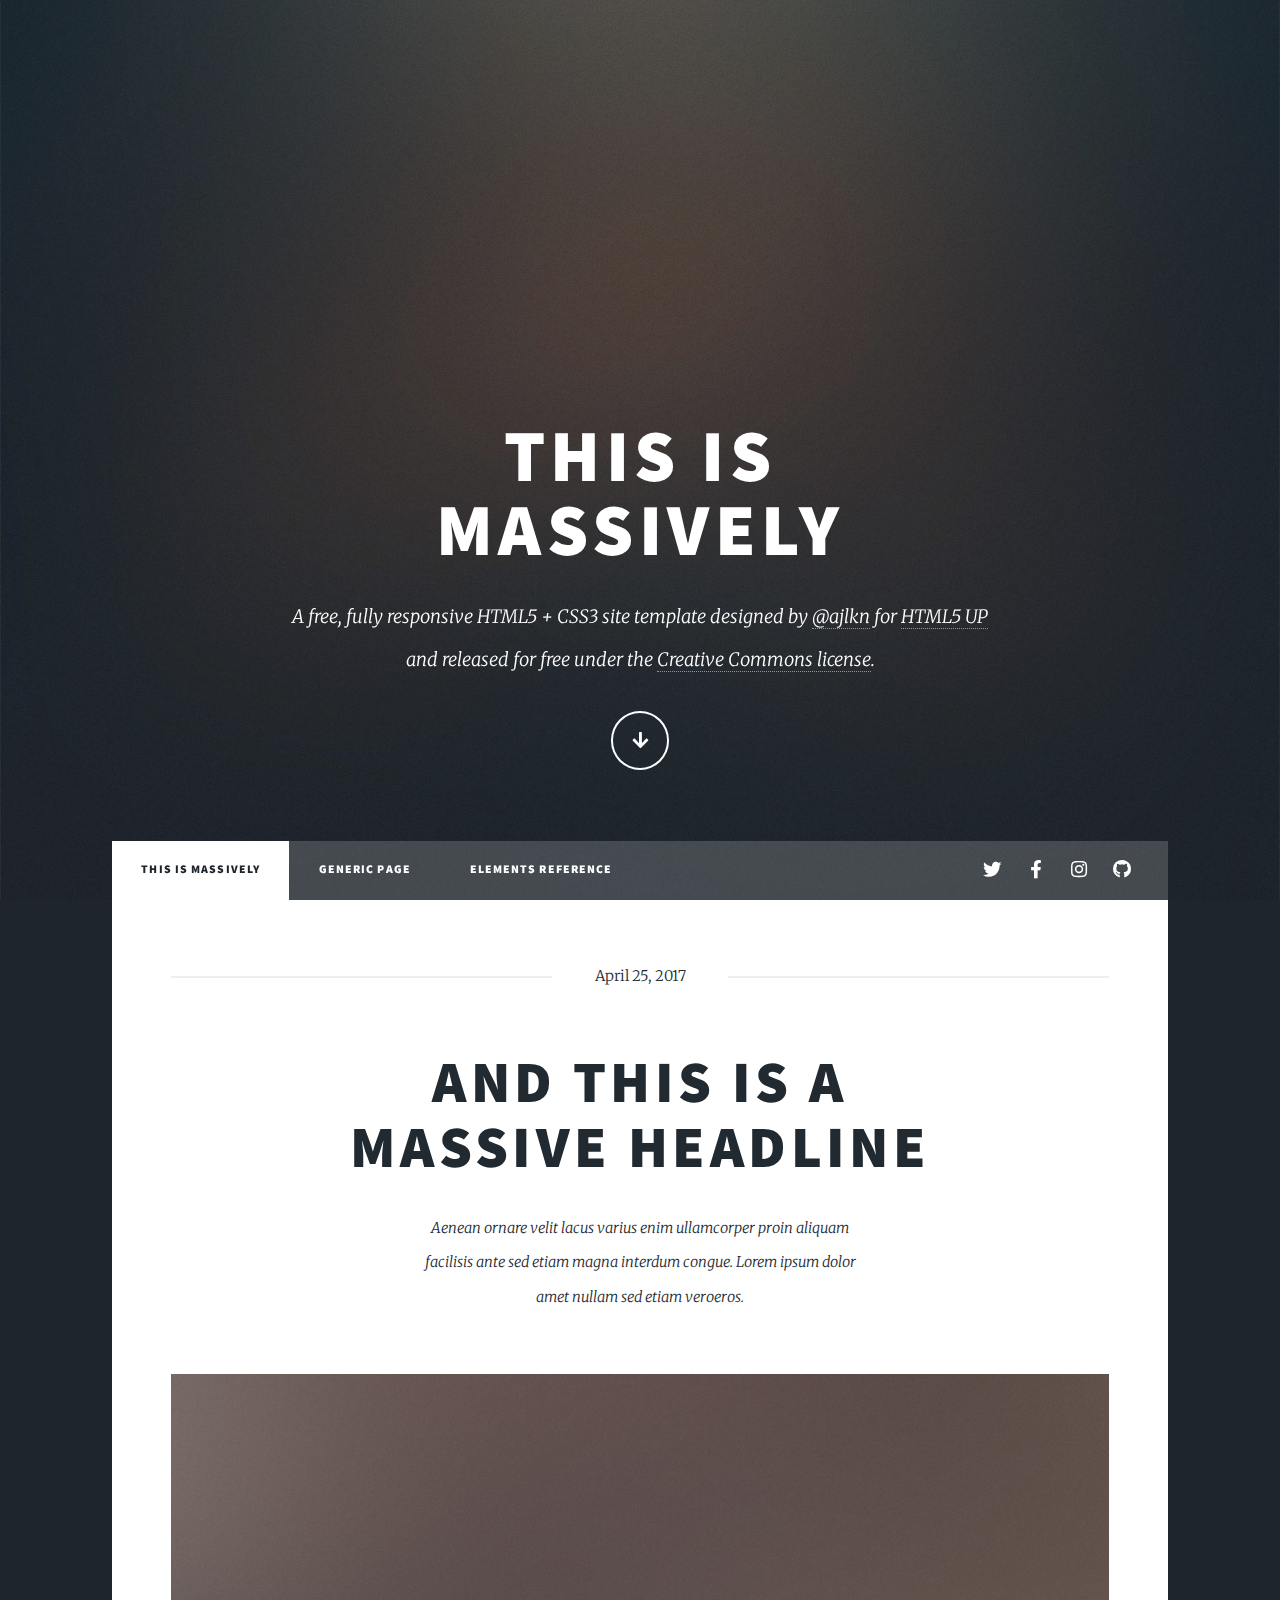
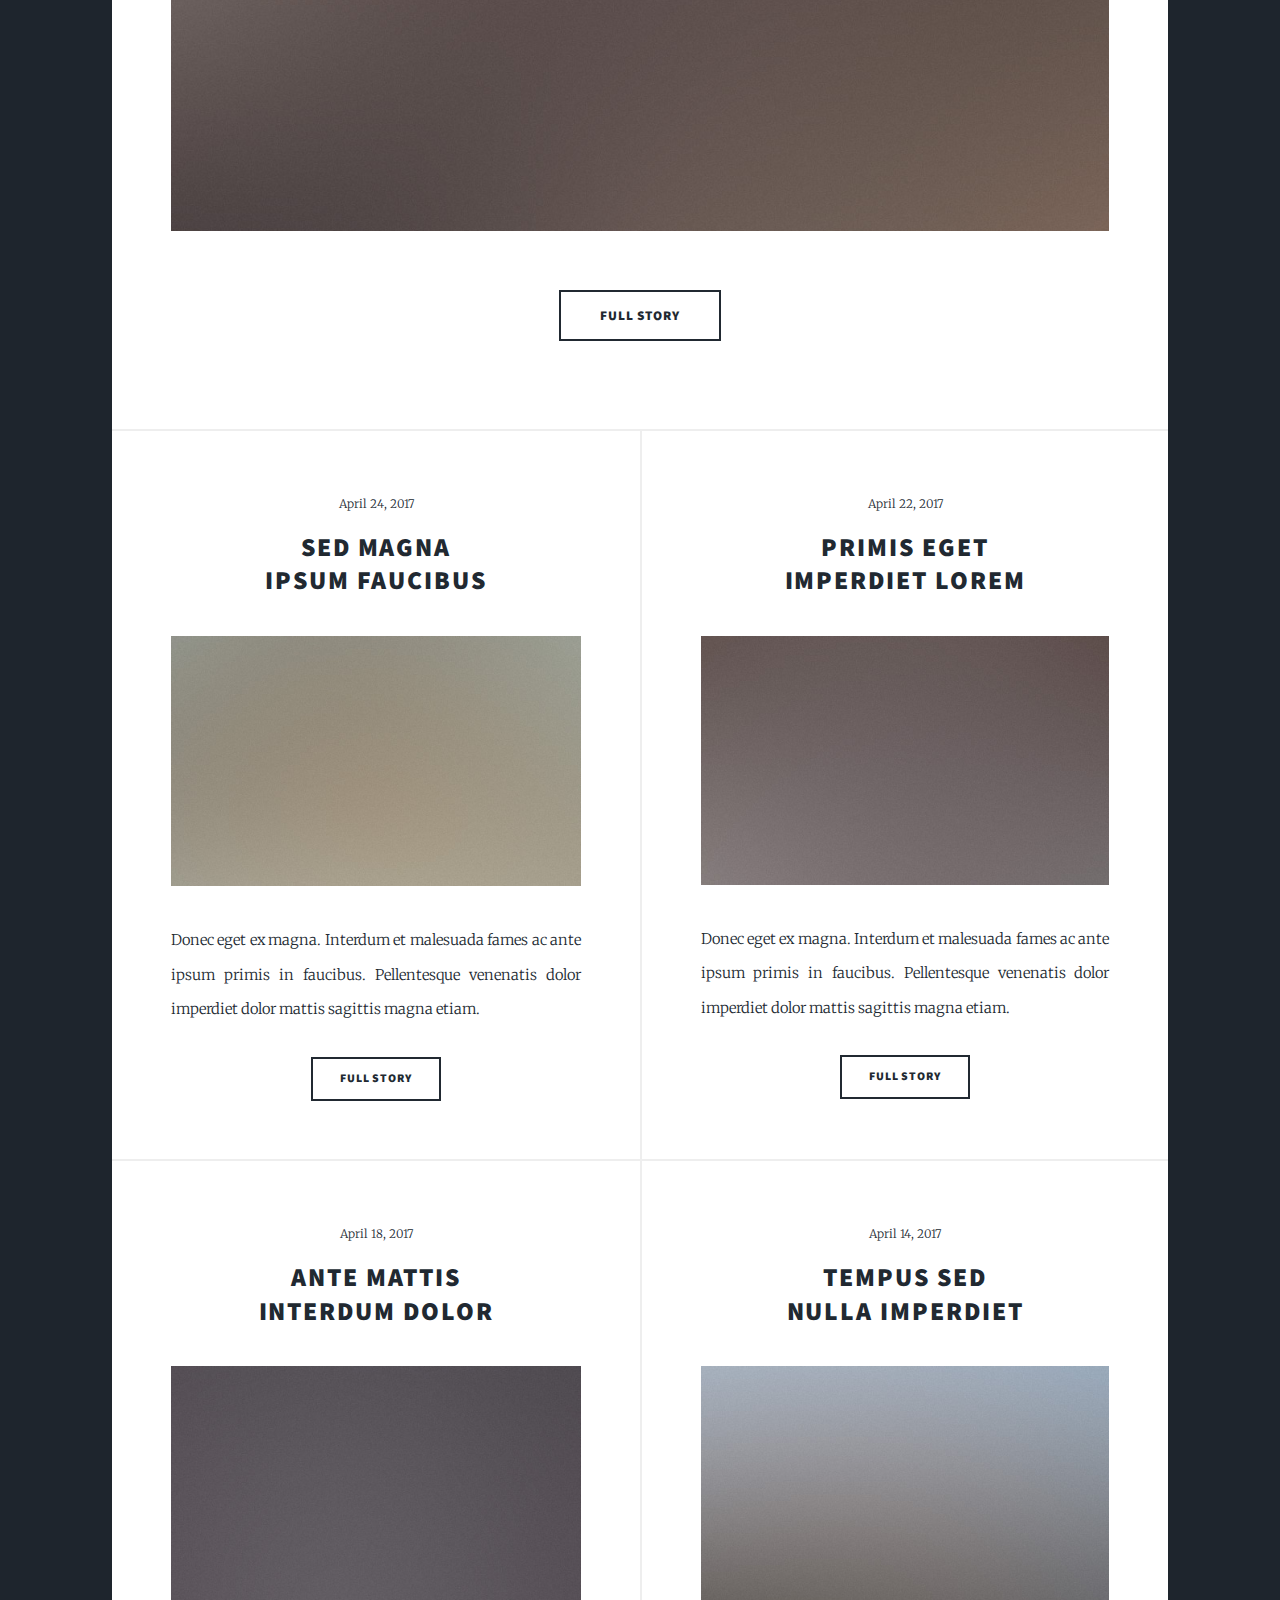
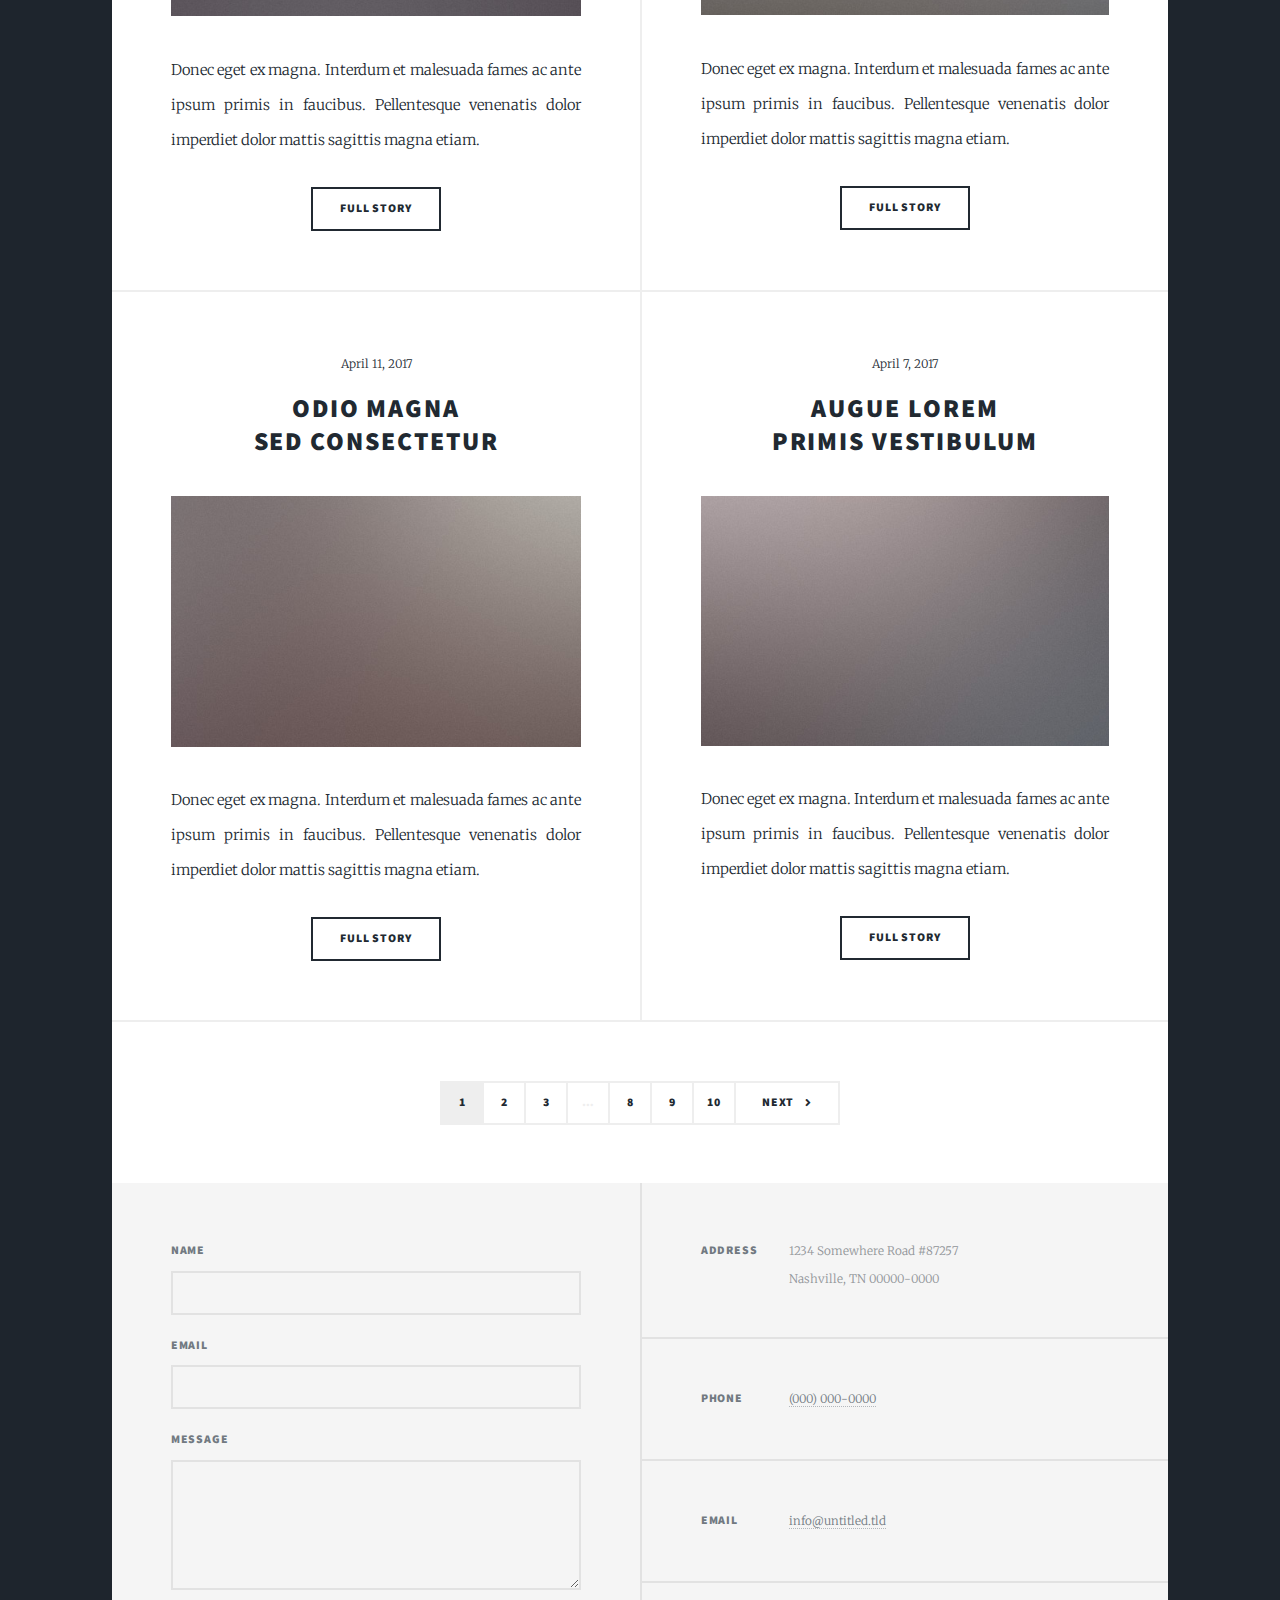
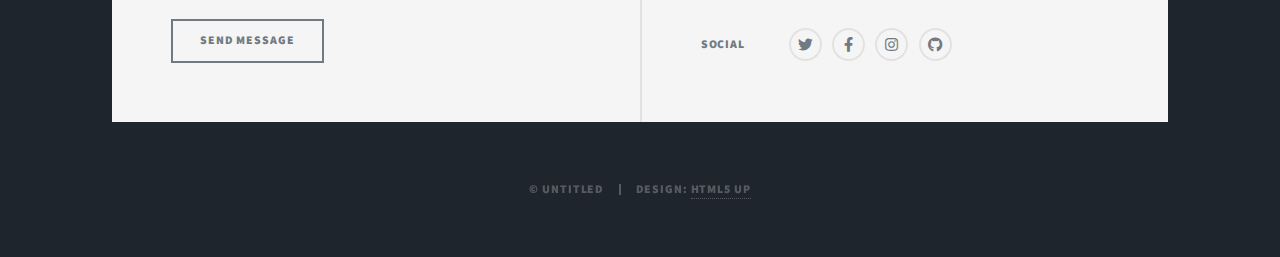
==== portfolio/index.html @ 929facc0 "Init commit. Adds Massively theme." ====
<!DOCTYPE HTML>
<!--
	Massively by HTML5 UP
	html5up.net | @ajlkn
	Free for personal and commercial use under the CCA 3.0 license (html5up.net/license)
-->
<html>
	<head>
		<title>Massively by HTML5 UP</title>
		<meta charset="utf-8" />
		<meta name="viewport" content="width=device-width, initial-scale=1, user-scalable=no" />
		<link rel="stylesheet" href="assets/css/main.css" />
		<noscript><link rel="stylesheet" href="assets/css/noscript.css" /></noscript>
	</head>
	<body class="is-preload">

		<!-- Wrapper -->
			<div id="wrapper" class="fade-in">

				<!-- Intro -->
					<div id="intro">
						<h1>This is<br />
						Massively</h1>
						<p>A free, fully responsive HTML5 + CSS3 site template designed by <a href="https://twitter.com/ajlkn">@ajlkn</a> for <a href="https://html5up.net">HTML5 UP</a><br />
						and released for free under the <a href="https://html5up.net/license">Creative Commons license</a>.</p>
						<ul class="actions">
							<li><a href="#header" class="button icon solid solo fa-arrow-down scrolly">Continue</a></li>
						</ul>
					</div>

				<!-- Header -->
					<header id="header">
						<a href="index.html" class="logo">Massively</a>
					</header>

				<!-- Nav -->
					<nav id="nav">
						<ul class="links">
							<li class="active"><a href="index.html">This is Massively</a></li>
							<li><a href="generic.html">Generic Page</a></li>
							<li><a href="elements.html">Elements Reference</a></li>
						</ul>
						<ul class="icons">
							<li><a href="#" class="icon brands fa-twitter"><span class="label">Twitter</span></a></li>
							<li><a href="#" class="icon brands fa-facebook-f"><span class="label">Facebook</span></a></li>
							<li><a href="#" class="icon brands fa-instagram"><span class="label">Instagram</span></a></li>
							<li><a href="#" class="icon brands fa-github"><span class="label">GitHub</span></a></li>
						</ul>
					</nav>

				<!-- Main -->
					<div id="main">

						<!-- Featured Post -->
							<article class="post featured">
								<header class="major">
									<span class="date">April 25, 2017</span>
									<h2><a href="#">And this is a<br />
									massive headline</a></h2>
									<p>Aenean ornare velit lacus varius enim ullamcorper proin aliquam<br />
									facilisis ante sed etiam magna interdum congue. Lorem ipsum dolor<br />
									amet nullam sed etiam veroeros.</p>
								</header>
								<a href="#" class="image main"><img src="images/pic01.jpg" alt="" /></a>
								<ul class="actions special">
									<li><a href="#" class="button large">Full Story</a></li>
								</ul>
							</article>

						<!-- Posts -->
							<section class="posts">
								<article>
									<header>
										<span class="date">April 24, 2017</span>
										<h2><a href="#">Sed magna<br />
										ipsum faucibus</a></h2>
									</header>
									<a href="#" class="image fit"><img src="images/pic02.jpg" alt="" /></a>
									<p>Donec eget ex magna. Interdum et malesuada fames ac ante ipsum primis in faucibus. Pellentesque venenatis dolor imperdiet dolor mattis sagittis magna etiam.</p>
									<ul class="actions special">
										<li><a href="#" class="button">Full Story</a></li>
									</ul>
								</article>
								<article>
									<header>
										<span class="date">April 22, 2017</span>
										<h2><a href="#">Primis eget<br />
										imperdiet lorem</a></h2>
									</header>
									<a href="#" class="image fit"><img src="images/pic03.jpg" alt="" /></a>
									<p>Donec eget ex magna. Interdum et malesuada fames ac ante ipsum primis in faucibus. Pellentesque venenatis dolor imperdiet dolor mattis sagittis magna etiam.</p>
									<ul class="actions special">
										<li><a href="#" class="button">Full Story</a></li>
									</ul>
								</article>
								<article>
									<header>
										<span class="date">April 18, 2017</span>
										<h2><a href="#">Ante mattis<br />
										interdum dolor</a></h2>
									</header>
									<a href="#" class="image fit"><img src="images/pic04.jpg" alt="" /></a>
									<p>Donec eget ex magna. Interdum et malesuada fames ac ante ipsum primis in faucibus. Pellentesque venenatis dolor imperdiet dolor mattis sagittis magna etiam.</p>
									<ul class="actions special">
										<li><a href="#" class="button">Full Story</a></li>
									</ul>
								</article>
								<article>
									<header>
										<span class="date">April 14, 2017</span>
										<h2><a href="#">Tempus sed<br />
										nulla imperdiet</a></h2>
									</header>
									<a href="#" class="image fit"><img src="images/pic05.jpg" alt="" /></a>
									<p>Donec eget ex magna. Interdum et malesuada fames ac ante ipsum primis in faucibus. Pellentesque venenatis dolor imperdiet dolor mattis sagittis magna etiam.</p>
									<ul class="actions special">
										<li><a href="#" class="button">Full Story</a></li>
									</ul>
								</article>
								<article>
									<header>
										<span class="date">April 11, 2017</span>
										<h2><a href="#">Odio magna<br />
										sed consectetur</a></h2>
									</header>
									<a href="#" class="image fit"><img src="images/pic06.jpg" alt="" /></a>
									<p>Donec eget ex magna. Interdum et malesuada fames ac ante ipsum primis in faucibus. Pellentesque venenatis dolor imperdiet dolor mattis sagittis magna etiam.</p>
									<ul class="actions special">
										<li><a href="#" class="button">Full Story</a></li>
									</ul>
								</article>
								<article>
									<header>
										<span class="date">April 7, 2017</span>
										<h2><a href="#">Augue lorem<br />
										primis vestibulum</a></h2>
									</header>
									<a href="#" class="image fit"><img src="images/pic07.jpg" alt="" /></a>
									<p>Donec eget ex magna. Interdum et malesuada fames ac ante ipsum primis in faucibus. Pellentesque venenatis dolor imperdiet dolor mattis sagittis magna etiam.</p>
									<ul class="actions special">
										<li><a href="#" class="button">Full Story</a></li>
									</ul>
								</article>
							</section>

						<!-- Footer -->
							<footer>
								<div class="pagination">
									<!--<a href="#" class="previous">Prev</a>-->
									<a href="#" class="page active">1</a>
									<a href="#" class="page">2</a>
									<a href="#" class="page">3</a>
									<span class="extra">&hellip;</span>
									<a href="#" class="page">8</a>
									<a href="#" class="page">9</a>
									<a href="#" class="page">10</a>
									<a href="#" class="next">Next</a>
								</div>
							</footer>

					</div>

				<!-- Footer -->
					<footer id="footer">
						<section>
							<form method="post" action="#">
								<div class="fields">
									<div class="field">
										<label for="name">Name</label>
										<input type="text" name="name" id="name" />
									</div>
									<div class="field">
										<label for="email">Email</label>
										<input type="text" name="email" id="email" />
									</div>
									<div class="field">
										<label for="message">Message</label>
										<textarea name="message" id="message" rows="3"></textarea>
									</div>
								</div>
								<ul class="actions">
									<li><input type="submit" value="Send Message" /></li>
								</ul>
							</form>
						</section>
						<section class="split contact">
							<section class="alt">
								<h3>Address</h3>
								<p>1234 Somewhere Road #87257<br />
								Nashville, TN 00000-0000</p>
							</section>
							<section>
								<h3>Phone</h3>
								<p><a href="#">(000) 000-0000</a></p>
							</section>
							<section>
								<h3>Email</h3>
								<p><a href="#">info@untitled.tld</a></p>
							</section>
							<section>
								<h3>Social</h3>
								<ul class="icons alt">
									<li><a href="#" class="icon brands alt fa-twitter"><span class="label">Twitter</span></a></li>
									<li><a href="#" class="icon brands alt fa-facebook-f"><span class="label">Facebook</span></a></li>
									<li><a href="#" class="icon brands alt fa-instagram"><span class="label">Instagram</span></a></li>
									<li><a href="#" class="icon brands alt fa-github"><span class="label">GitHub</span></a></li>
								</ul>
							</section>
						</section>
					</footer>

				<!-- Copyright -->
					<div id="copyright">
						<ul><li>&copy; Untitled</li><li>Design: <a href="https://html5up.net">HTML5 UP</a></li></ul>
					</div>

			</div>

		<!-- Scripts -->
			<script src="assets/js/jquery.min.js"></script>
			<script src="assets/js/jquery.scrollex.min.js"></script>
			<script src="assets/js/jquery.scrolly.min.js"></script>
			<script src="assets/js/browser.min.js"></script>
			<script src="assets/js/breakpoints.min.js"></script>
			<script src="assets/js/util.js"></script>
			<script src="assets/js/main.js"></script>

	</body>
</html>
---- portfolio/assets/css/main.css ----
@import url(fontawesome-all.min.css);
@import url("https://fonts.googleapis.com/css?family=Merriweather:300,700,300italic,700italic|Source+Sans+Pro:900");

/*
	Massively by HTML5 UP
	html5up.net | @ajlkn
	Free for personal and commercial use under the CCA 3.0 license (html5up.net/license)
*/

html, body, div, span, applet, object,
iframe, h1, h2, h3, h4, h5, h6, p, blockquote,
pre, a, abbr, acronym, address, big, cite,
code, del, dfn, em, img, ins, kbd, q, s, samp,
small, strike, strong, sub, sup, tt, var, b,
u, i, center, dl, dt, dd, ol, ul, li, fieldset,
form, label, legend, table, caption, tbody,
tfoot, thead, tr, th, td, article, aside,
canvas, details, embed, figure, figcaption,
footer, header, hgroup, menu, nav, output, ruby,
section, summary, time, mark, audio, video {
	margin: 0;
	padding: 0;
	border: 0;
	font-size: 100%;
	font: inherit;
	vertical-align: baseline;}

article, aside, details, figcaption, figure,
footer, header, hgroup, menu, nav, section {
	display: block;}

body {
	line-height: 1;
}

ol, ul {
	list-style: none;
}

blockquote, q {
	quotes: none;
}

	blockquote:before, blockquote:after, q:before, q:after {
		content: '';
		content: none;
	}

table {
	border-collapse: collapse;
	border-spacing: 0;
}

body {
	-webkit-text-size-adjust: none;
}

mark {
	background-color: transparent;
	color: inherit;
}

input::-moz-focus-inner {
	border: 0;
	padding: 0;
}

input, select, textarea {
	-moz-appearance: none;
	-webkit-appearance: none;
	-ms-appearance: none;
	appearance: none;
}

/* Basic */

	@-ms-viewport {
		width: device-width;
	}

	body {
		-ms-overflow-style: scrollbar;
	}

	@media screen and (max-width: 480px) {

		html, body {
			min-width: 320px;
		}

	}

	html {
		box-sizing: border-box;
	}

	*, *:before, *:after {
		box-sizing: inherit;
	}

	body {
		background-color: #1e252d;
	}

		body.is-preload *, body.is-preload *:before, body.is-preload *:after {
			-moz-animation: none !important;
			-webkit-animation: none !important;
			-ms-animation: none !important;
			animation: none !important;
			-moz-transition: none !important;
			-webkit-transition: none !important;
			-ms-transition: none !important;
			transition: none !important;
		}

/* Type */

	html {
		font-size: 16pt;
	}

		@media screen and (max-width: 1680px) {

			html {
				font-size: 12pt;
			}

		}

		@media screen and (max-width: 1280px) {

			html {
				font-size: 11pt;
			}

		}

		@media screen and (max-width: 360px) {

			html {
				font-size: 10pt;
			}

		}

	body {
		color: #212931;
	}

	body, input, select, textarea {
		font-family: "Merriweather", Georgia, serif;
		font-weight: 300;
		font-size: 1rem;
		line-height: 2.375;
	}

	a {
		-moz-transition: color 0.2s ease-in-out, background-color 0.2s ease-in-out, border-color 0.2s ease-in-out, box-shadow 0.2s ease-in-out;
		-webkit-transition: color 0.2s ease-in-out, background-color 0.2s ease-in-out, border-color 0.2s ease-in-out, box-shadow 0.2s ease-in-out;
		-ms-transition: color 0.2s ease-in-out, background-color 0.2s ease-in-out, border-color 0.2s ease-in-out, box-shadow 0.2s ease-in-out;
		transition: color 0.2s ease-in-out, background-color 0.2s ease-in-out, border-color 0.2s ease-in-out, box-shadow 0.2s ease-in-out;
		border-bottom: dotted 1px;
		text-decoration: none;
	}

		a:hover {
			border-bottom-color: transparent;
		}

	strong, b {
		font-weight: 600;
	}

	em, i {
		font-style: italic;
	}

	p {
		text-align: justify;
		margin: 0 0 2rem 0;
	}

	h1, h2, h3, h4, h5, h6 {
		font-family: "Source Sans Pro", Helvetica, sans-serif;
		font-weight: 900;
		line-height: 1.5;
		letter-spacing: 0.075em;
		text-transform: uppercase;
		margin: 0 0 1rem 0;
	}

		h1 a, h2 a, h3 a, h4 a, h5 a, h6 a {
			border-bottom: 0;
			color: inherit;
			text-decoration: none;
		}

	h1 {
		font-size: 4rem;
		line-height: 1.1;
		margin: 0 0 2rem 0;
	}

	h2 {
		font-size: 1.75rem;
		line-height: 1.3;
		margin: 0 0 1.5rem 0;
	}

	h3 {
		font-size: 1.25rem;
		margin: 0 0 1.5rem 0;
	}

	h4 {
		font-size: 1rem;
	}

	h5 {
		font-size: 0.9rem;
	}

	h6 {
		font-size: 0.8rem;
	}

	sub {
		font-size: 0.8rem;
		position: relative;
		top: 0.5rem;
	}

	sup {
		font-size: 0.8rem;
		position: relative;
		top: -0.5rem;
	}

	blockquote {
		border-left: solid 4px;
		font-style: italic;
		margin: 0 0 2rem 0;
		padding: 0.5rem 0 0.5rem 2rem;
	}

	code {
		border: solid 2px;
		font-family: "Courier New", monospace;
		font-size: 0.9rem;
		margin: 0 0.25rem;
		padding: 0.25rem 0.65rem;
	}

	pre {
		-webkit-overflow-scrolling: touch;
		font-family: "Courier New", monospace;
		font-size: 0.9rem;
		margin: 0 0 2rem 0;
	}

		pre code {
			display: block;
			line-height: 1.75;
			padding: 1rem 1.5rem;
			overflow-x: auto;
		}

	hr {
		border: 0;
		border-bottom: solid 2px;
		margin: 3rem 0;
	}

		hr.major {
			margin: 5rem 0;
		}

	.align-left {
		text-align: left;
	}

	.align-center {
		text-align: center;
	}

	.align-right {
		text-align: right;
	}

	input, select, textarea {
		color: #212931;
	}

	a {
		color: #212931;
		border-bottom-color: rgba(33, 41, 49, 0.5);
	}

		a:hover {
			border-bottom-color: transparent;
			color: #18bfef !important;
		}

	strong, b {
		color: #212931;
	}

	h1, h2, h3, h4, h5, h6 {
		color: #212931;
	}

	blockquote {
		border-left-color: #eeeeee;
	}

	code {
		background: rgba(220, 220, 220, 0.25);
		border-color: #eeeeee;
	}

	hr {
		border-bottom-color: #eeeeee;
	}

/* Row */

	.row {
		display: flex;
		flex-wrap: wrap;
		box-sizing: border-box;
		align-items: stretch;
	}

		.row > * {
			box-sizing: border-box;
		}

		.row.gtr-uniform > * > :last-child {
			margin-bottom: 0;
		}

		.row.aln-left {
			justify-content: flex-start;
		}

		.row.aln-center {
			justify-content: center;
		}

		.row.aln-right {
			justify-content: flex-end;
		}

		.row.aln-top {
			align-items: flex-start;
		}

		.row.aln-middle {
			align-items: center;
		}

		.row.aln-bottom {
			align-items: flex-end;
		}

		.row > .imp {
			order: -1;
		}

		.row > .col-1 {
			width: 8.33333%;
		}

		.row > .off-1 {
			margin-left: 8.33333%;
		}

		.row > .col-2 {
			width: 16.66667%;
		}

		.row > .off-2 {
			margin-left: 16.66667%;
		}

		.row > .col-3 {
			width: 25%;
		}

		.row > .off-3 {
			margin-left: 25%;
		}

		.row > .col-4 {
			width: 33.33333%;
		}

		.row > .off-4 {
			margin-left: 33.33333%;
		}

		.row > .col-5 {
			width: 41.66667%;
		}

		.row > .off-5 {
			margin-left: 41.66667%;
		}

		.row > .col-6 {
			width: 50%;
		}

		.row > .off-6 {
			margin-left: 50%;
		}

		.row > .col-7 {
			width: 58.33333%;
		}

		.row > .off-7 {
			margin-left: 58.33333%;
		}

		.row > .col-8 {
			width: 66.66667%;
		}

		.row > .off-8 {
			margin-left: 66.66667%;
		}

		.row > .col-9 {
			width: 75%;
		}

		.row > .off-9 {
			margin-left: 75%;
		}

		.row > .col-10 {
			width: 83.33333%;
		}

		.row > .off-10 {
			margin-left: 83.33333%;
		}

		.row > .col-11 {
			width: 91.66667%;
		}

		.row > .off-11 {
			margin-left: 91.66667%;
		}

		.row > .col-12 {
			width: 100%;
		}

		.row > .off-12 {
			margin-left: 100%;
		}

		.row.gtr-0 {
			margin-top: 0;
			margin-left: 0rem;
		}

			.row.gtr-0 > * {
				padding: 0 0 0 0rem;
			}

			.row.gtr-0.gtr-uniform {
				margin-top: 0rem;
			}

				.row.gtr-0.gtr-uniform > * {
					padding-top: 0rem;
				}

		.row.gtr-25 {
			margin-top: 0;
			margin-left: -0.375rem;
		}

			.row.gtr-25 > * {
				padding: 0 0 0 0.375rem;
			}

			.row.gtr-25.gtr-uniform {
				margin-top: -0.375rem;
			}

				.row.gtr-25.gtr-uniform > * {
					padding-top: 0.375rem;
				}

		.row.gtr-50 {
			margin-top: 0;
			margin-left: -0.75rem;
		}

			.row.gtr-50 > * {
				padding: 0 0 0 0.75rem;
			}

			.row.gtr-50.gtr-uniform {
				margin-top: -0.75rem;
			}

				.row.gtr-50.gtr-uniform > * {
					padding-top: 0.75rem;
				}

		.row {
			margin-top: 0;
			margin-left: -1.5rem;
		}

			.row > * {
				padding: 0 0 0 1.5rem;
			}

			.row.gtr-uniform {
				margin-top: -1.5rem;
			}

				.row.gtr-uniform > * {
					padding-top: 1.5rem;
				}

		.row.gtr-150 {
			margin-top: 0;
			margin-left: -2.25rem;
		}

			.row.gtr-150 > * {
				padding: 0 0 0 2.25rem;
			}

			.row.gtr-150.gtr-uniform {
				margin-top: -2.25rem;
			}

				.row.gtr-150.gtr-uniform > * {
					padding-top: 2.25rem;
				}

		.row.gtr-200 {
			margin-top: 0;
			margin-left: -3rem;
		}

			.row.gtr-200 > * {
				padding: 0 0 0 3rem;
			}

			.row.gtr-200.gtr-uniform {
				margin-top: -3rem;
			}

				.row.gtr-200.gtr-uniform > * {
					padding-top: 3rem;
				}

		@media screen and (max-width: 1680px) {

			.row {
				display: flex;
				flex-wrap: wrap;
				box-sizing: border-box;
				align-items: stretch;
			}

				.row > * {
					box-sizing: border-box;
				}

				.row.gtr-uniform > * > :last-child {
					margin-bottom: 0;
				}

				.row.aln-left {
					justify-content: flex-start;
				}

				.row.aln-center {
					justify-content: center;
				}

				.row.aln-right {
					justify-content: flex-end;
				}

				.row.aln-top {
					align-items: flex-start;
				}

				.row.aln-middle {
					align-items: center;
				}

				.row.aln-bottom {
					align-items: flex-end;
				}

				.row > .imp-xlarge {
					order: -1;
				}

				.row > .col-1-xlarge {
					width: 8.33333%;
				}

				.row > .off-1-xlarge {
					margin-left: 8.33333%;
				}

				.row > .col-2-xlarge {
					width: 16.66667%;
				}

				.row > .off-2-xlarge {
					margin-left: 16.66667%;
				}

				.row > .col-3-xlarge {
					width: 25%;
				}

				.row > .off-3-xlarge {
					margin-left: 25%;
				}

				.row > .col-4-xlarge {
					width: 33.33333%;
				}

				.row > .off-4-xlarge {
					margin-left: 33.33333%;
				}

				.row > .col-5-xlarge {
					width: 41.66667%;
				}

				.row > .off-5-xlarge {
					margin-left: 41.66667%;
				}

				.row > .col-6-xlarge {
					width: 50%;
				}

				.row > .off-6-xlarge {
					margin-left: 50%;
				}

				.row > .col-7-xlarge {
					width: 58.33333%;
				}

				.row > .off-7-xlarge {
					margin-left: 58.33333%;
				}

				.row > .col-8-xlarge {
					width: 66.66667%;
				}

				.row > .off-8-xlarge {
					margin-left: 66.66667%;
				}

				.row > .col-9-xlarge {
					width: 75%;
				}

				.row > .off-9-xlarge {
					margin-left: 75%;
				}

				.row > .col-10-xlarge {
					width: 83.33333%;
				}

				.row > .off-10-xlarge {
					margin-left: 83.33333%;
				}

				.row > .col-11-xlarge {
					width: 91.66667%;
				}

				.row > .off-11-xlarge {
					margin-left: 91.66667%;
				}

				.row > .col-12-xlarge {
					width: 100%;
				}

				.row > .off-12-xlarge {
					margin-left: 100%;
				}

				.row.gtr-0 {
					margin-top: 0;
					margin-left: 0rem;
				}

					.row.gtr-0 > * {
						padding: 0 0 0 0rem;
					}

					.row.gtr-0.gtr-uniform {
						margin-top: 0rem;
					}

						.row.gtr-0.gtr-uniform > * {
							padding-top: 0rem;
						}

				.row.gtr-25 {
					margin-top: 0;
					margin-left: -0.375rem;
				}

					.row.gtr-25 > * {
						padding: 0 0 0 0.375rem;
					}

					.row.gtr-25.gtr-uniform {
						margin-top: -0.375rem;
					}

						.row.gtr-25.gtr-uniform > * {
							padding-top: 0.375rem;
						}

				.row.gtr-50 {
					margin-top: 0;
					margin-left: -0.75rem;
				}

					.row.gtr-50 > * {
						padding: 0 0 0 0.75rem;
					}

					.row.gtr-50.gtr-uniform {
						margin-top: -0.75rem;
					}

						.row.gtr-50.gtr-uniform > * {
							padding-top: 0.75rem;
						}

				.row {
					margin-top: 0;
					margin-left: -1.5rem;
				}

					.row > * {
						padding: 0 0 0 1.5rem;
					}

					.row.gtr-uniform {
						margin-top: -1.5rem;
					}

						.row.gtr-uniform > * {
							padding-top: 1.5rem;
						}

				.row.gtr-150 {
					margin-top: 0;
					margin-left: -2.25rem;
				}

					.row.gtr-150 > * {
						padding: 0 0 0 2.25rem;
					}

					.row.gtr-150.gtr-uniform {
						margin-top: -2.25rem;
					}

						.row.gtr-150.gtr-uniform > * {
							padding-top: 2.25rem;
						}

				.row.gtr-200 {
					margin-top: 0;
					margin-left: -3rem;
				}

					.row.gtr-200 > * {
						padding: 0 0 0 3rem;
					}

					.row.gtr-200.gtr-uniform {
						margin-top: -3rem;
					}

						.row.gtr-200.gtr-uniform > * {
							padding-top: 3rem;
						}

		}

		@media screen and (max-width: 1280px) {

			.row {
				display: flex;
				flex-wrap: wrap;
				box-sizing: border-box;
				align-items: stretch;
			}

				.row > * {
					box-sizing: border-box;
				}

				.row.gtr-uniform > * > :last-child {
					margin-bottom: 0;
				}

				.row.aln-left {
					justify-content: flex-start;
				}

				.row.aln-center {
					justify-content: center;
				}

				.row.aln-right {
					justify-content: flex-end;
				}

				.row.aln-top {
					align-items: flex-start;
				}

				.row.aln-middle {
					align-items: center;
				}

				.row.aln-bottom {
					align-items: flex-end;
				}

				.row > .imp-large {
					order: -1;
				}

				.row > .col-1-large {
					width: 8.33333%;
				}

				.row > .off-1-large {
					margin-left: 8.33333%;
				}

				.row > .col-2-large {
					width: 16.66667%;
				}

				.row > .off-2-large {
					margin-left: 16.66667%;
				}

				.row > .col-3-large {
					width: 25%;
				}

				.row > .off-3-large {
					margin-left: 25%;
				}

				.row > .col-4-large {
					width: 33.33333%;
				}

				.row > .off-4-large {
					margin-left: 33.33333%;
				}

				.row > .col-5-large {
					width: 41.66667%;
				}

				.row > .off-5-large {
					margin-left: 41.66667%;
				}

				.row > .col-6-large {
					width: 50%;
				}

				.row > .off-6-large {
					margin-left: 50%;
				}

				.row > .col-7-large {
					width: 58.33333%;
				}

				.row > .off-7-large {
					margin-left: 58.33333%;
				}

				.row > .col-8-large {
					width: 66.66667%;
				}

				.row > .off-8-large {
					margin-left: 66.66667%;
				}

				.row > .col-9-large {
					width: 75%;
				}

				.row > .off-9-large {
					margin-left: 75%;
				}

				.row > .col-10-large {
					width: 83.33333%;
				}

				.row > .off-10-large {
					margin-left: 83.33333%;
				}

				.row > .col-11-large {
					width: 91.66667%;
				}

				.row > .off-11-large {
					margin-left: 91.66667%;
				}

				.row > .col-12-large {
					width: 100%;
				}

				.row > .off-12-large {
					margin-left: 100%;
				}

				.row.gtr-0 {
					margin-top: 0;
					margin-left: 0rem;
				}

					.row.gtr-0 > * {
						padding: 0 0 0 0rem;
					}

					.row.gtr-0.gtr-uniform {
						margin-top: 0rem;
					}

						.row.gtr-0.gtr-uniform > * {
							padding-top: 0rem;
						}

				.row.gtr-25 {
					margin-top: 0;
					margin-left: -0.375rem;
				}

					.row.gtr-25 > * {
						padding: 0 0 0 0.375rem;
					}

					.row.gtr-25.gtr-uniform {
						margin-top: -0.375rem;
					}

						.row.gtr-25.gtr-uniform > * {
							padding-top: 0.375rem;
						}

				.row.gtr-50 {
					margin-top: 0;
					margin-left: -0.75rem;
				}

					.row.gtr-50 > * {
						padding: 0 0 0 0.75rem;
					}

					.row.gtr-50.gtr-uniform {
						margin-top: -0.75rem;
					}

						.row.gtr-50.gtr-uniform > * {
							padding-top: 0.75rem;
						}

				.row {
					margin-top: 0;
					margin-left: -1.5rem;
				}

					.row > * {
						padding: 0 0 0 1.5rem;
					}

					.row.gtr-uniform {
						margin-top: -1.5rem;
					}

						.row.gtr-uniform > * {
							padding-top: 1.5rem;
						}

				.row.gtr-150 {
					margin-top: 0;
					margin-left: -2.25rem;
				}

					.row.gtr-150 > * {
						padding: 0 0 0 2.25rem;
					}

					.row.gtr-150.gtr-uniform {
						margin-top: -2.25rem;
					}

						.row.gtr-150.gtr-uniform > * {
							padding-top: 2.25rem;
						}

				.row.gtr-200 {
					margin-top: 0;
					margin-left: -3rem;
				}

					.row.gtr-200 > * {
						padding: 0 0 0 3rem;
					}

					.row.gtr-200.gtr-uniform {
						margin-top: -3rem;
					}

						.row.gtr-200.gtr-uniform > * {
							padding-top: 3rem;
						}

		}

		@media screen and (max-width: 980px) {

			.row {
				display: flex;
				flex-wrap: wrap;
				box-sizing: border-box;
				align-items: stretch;
			}

				.row > * {
					box-sizing: border-box;
				}

				.row.gtr-uniform > * > :last-child {
					margin-bottom: 0;
				}

				.row.aln-left {
					justify-content: flex-start;
				}

				.row.aln-center {
					justify-content: center;
				}

				.row.aln-right {
					justify-content: flex-end;
				}

				.row.aln-top {
					align-items: flex-start;
				}

				.row.aln-middle {
					align-items: center;
				}

				.row.aln-bottom {
					align-items: flex-end;
				}

				.row > .imp-medium {
					order: -1;
				}

				.row > .col-1-medium {
					width: 8.33333%;
				}

				.row > .off-1-medium {
					margin-left: 8.33333%;
				}

				.row > .col-2-medium {
					width: 16.66667%;
				}

				.row > .off-2-medium {
					margin-left: 16.66667%;
				}

				.row > .col-3-medium {
					width: 25%;
				}

				.row > .off-3-medium {
					margin-left: 25%;
				}

				.row > .col-4-medium {
					width: 33.33333%;
				}

				.row > .off-4-medium {
					margin-left: 33.33333%;
				}

				.row > .col-5-medium {
					width: 41.66667%;
				}

				.row > .off-5-medium {
					margin-left: 41.66667%;
				}

				.row > .col-6-medium {
					width: 50%;
				}

				.row > .off-6-medium {
					margin-left: 50%;
				}

				.row > .col-7-medium {
					width: 58.33333%;
				}

				.row > .off-7-medium {
					margin-left: 58.33333%;
				}

				.row > .col-8-medium {
					width: 66.66667%;
				}

				.row > .off-8-medium {
					margin-left: 66.66667%;
				}

				.row > .col-9-medium {
					width: 75%;
				}

				.row > .off-9-medium {
					margin-left: 75%;
				}

				.row > .col-10-medium {
					width: 83.33333%;
				}

				.row > .off-10-medium {
					margin-left: 83.33333%;
				}

				.row > .col-11-medium {
					width: 91.66667%;
				}

				.row > .off-11-medium {
					margin-left: 91.66667%;
				}

				.row > .col-12-medium {
					width: 100%;
				}

				.row > .off-12-medium {
					margin-left: 100%;
				}

				.row.gtr-0 {
					margin-top: 0;
					margin-left: 0rem;
				}

					.row.gtr-0 > * {
						padding: 0 0 0 0rem;
					}

					.row.gtr-0.gtr-uniform {
						margin-top: 0rem;
					}

						.row.gtr-0.gtr-uniform > * {
							padding-top: 0rem;
						}

				.row.gtr-25 {
					margin-top: 0;
					margin-left: -0.375rem;
				}

					.row.gtr-25 > * {
						padding: 0 0 0 0.375rem;
					}

					.row.gtr-25.gtr-uniform {
						margin-top: -0.375rem;
					}

						.row.gtr-25.gtr-uniform > * {
							padding-top: 0.375rem;
						}

				.row.gtr-50 {
					margin-top: 0;
					margin-left: -0.75rem;
				}

					.row.gtr-50 > * {
						padding: 0 0 0 0.75rem;
					}

					.row.gtr-50.gtr-uniform {
						margin-top: -0.75rem;
					}

						.row.gtr-50.gtr-uniform > * {
							padding-top: 0.75rem;
						}

				.row {
					margin-top: 0;
					margin-left: -1.5rem;
				}

					.row > * {
						padding: 0 0 0 1.5rem;
					}

					.row.gtr-uniform {
						margin-top: -1.5rem;
					}

						.row.gtr-uniform > * {
							padding-top: 1.5rem;
						}

				.row.gtr-150 {
					margin-top: 0;
					margin-left: -2.25rem;
				}

					.row.gtr-150 > * {
						padding: 0 0 0 2.25rem;
					}

					.row.gtr-150.gtr-uniform {
						margin-top: -2.25rem;
					}

						.row.gtr-150.gtr-uniform > * {
							padding-top: 2.25rem;
						}

				.row.gtr-200 {
					margin-top: 0;
					margin-left: -3rem;
				}

					.row.gtr-200 > * {
						padding: 0 0 0 3rem;
					}

					.row.gtr-200.gtr-uniform {
						margin-top: -3rem;
					}

						.row.gtr-200.gtr-uniform > * {
							padding-top: 3rem;
						}

		}

		@media screen and (max-width: 736px) {

			.row {
				display: flex;
				flex-wrap: wrap;
				box-sizing: border-box;
				align-items: stretch;
			}

				.row > * {
					box-sizing: border-box;
				}

				.row.gtr-uniform > * > :last-child {
					margin-bottom: 0;
				}

				.row.aln-left {
					justify-content: flex-start;
				}

				.row.aln-center {
					justify-content: center;
				}

				.row.aln-right {
					justify-content: flex-end;
				}

				.row.aln-top {
					align-items: flex-start;
				}

				.row.aln-middle {
					align-items: center;
				}

				.row.aln-bottom {
					align-items: flex-end;
				}

				.row > .imp-small {
					order: -1;
				}

				.row > .col-1-small {
					width: 8.33333%;
				}

				.row > .off-1-small {
					margin-left: 8.33333%;
				}

				.row > .col-2-small {
					width: 16.66667%;
				}

				.row > .off-2-small {
					margin-left: 16.66667%;
				}

				.row > .col-3-small {
					width: 25%;
				}

				.row > .off-3-small {
					margin-left: 25%;
				}

				.row > .col-4-small {
					width: 33.33333%;
				}

				.row > .off-4-small {
					margin-left: 33.33333%;
				}

				.row > .col-5-small {
					width: 41.66667%;
				}

				.row > .off-5-small {
					margin-left: 41.66667%;
				}

				.row > .col-6-small {
					width: 50%;
				}

				.row > .off-6-small {
					margin-left: 50%;
				}

				.row > .col-7-small {
					width: 58.33333%;
				}

				.row > .off-7-small {
					margin-left: 58.33333%;
				}

				.row > .col-8-small {
					width: 66.66667%;
				}

				.row > .off-8-small {
					margin-left: 66.66667%;
				}

				.row > .col-9-small {
					width: 75%;
				}

				.row > .off-9-small {
					margin-left: 75%;
				}

				.row > .col-10-small {
					width: 83.33333%;
				}

				.row > .off-10-small {
					margin-left: 83.33333%;
				}

				.row > .col-11-small {
					width: 91.66667%;
				}

				.row > .off-11-small {
					margin-left: 91.66667%;
				}

				.row > .col-12-small {
					width: 100%;
				}

				.row > .off-12-small {
					margin-left: 100%;
				}

				.row.gtr-0 {
					margin-top: 0;
					margin-left: 0rem;
				}

					.row.gtr-0 > * {
						padding: 0 0 0 0rem;
					}

					.row.gtr-0.gtr-uniform {
						margin-top: 0rem;
					}

						.row.gtr-0.gtr-uniform > * {
							padding-top: 0rem;
						}

				.row.gtr-25 {
					margin-top: 0;
					margin-left: -0.375rem;
				}

					.row.gtr-25 > * {
						padding: 0 0 0 0.375rem;
					}

					.row.gtr-25.gtr-uniform {
						margin-top: -0.375rem;
					}

						.row.gtr-25.gtr-uniform > * {
							padding-top: 0.375rem;
						}

				.row.gtr-50 {
					margin-top: 0;
					margin-left: -0.75rem;
				}

					.row.gtr-50 > * {
						padding: 0 0 0 0.75rem;
					}

					.row.gtr-50.gtr-uniform {
						margin-top: -0.75rem;
					}

						.row.gtr-50.gtr-uniform > * {
							padding-top: 0.75rem;
						}

				.row {
					margin-top: 0;
					margin-left: -1.5rem;
				}

					.row > * {
						padding: 0 0 0 1.5rem;
					}

					.row.gtr-uniform {
						margin-top: -1.5rem;
					}

						.row.gtr-uniform > * {
							padding-top: 1.5rem;
						}

				.row.gtr-150 {
					margin-top: 0;
					margin-left: -2.25rem;
				}

					.row.gtr-150 > * {
						padding: 0 0 0 2.25rem;
					}

					.row.gtr-150.gtr-uniform {
						margin-top: -2.25rem;
					}

						.row.gtr-150.gtr-uniform > * {
							padding-top: 2.25rem;
						}

				.row.gtr-200 {
					margin-top: 0;
					margin-left: -3rem;
				}

					.row.gtr-200 > * {
						padding: 0 0 0 3rem;
					}

					.row.gtr-200.gtr-uniform {
						margin-top: -3rem;
					}

						.row.gtr-200.gtr-uniform > * {
							padding-top: 3rem;
						}

		}

		@media screen and (max-width: 480px) {

			.row {
				display: flex;
				flex-wrap: wrap;
				box-sizing: border-box;
				align-items: stretch;
			}

				.row > * {
					box-sizing: border-box;
				}

				.row.gtr-uniform > * > :last-child {
					margin-bottom: 0;
				}

				.row.aln-left {
					justify-content: flex-start;
				}

				.row.aln-center {
					justify-content: center;
				}

				.row.aln-right {
					justify-content: flex-end;
				}

				.row.aln-top {
					align-items: flex-start;
				}

				.row.aln-middle {
					align-items: center;
				}

				.row.aln-bottom {
					align-items: flex-end;
				}

				.row > .imp-xsmall {
					order: -1;
				}

				.row > .col-1-xsmall {
					width: 8.33333%;
				}

				.row > .off-1-xsmall {
					margin-left: 8.33333%;
				}

				.row > .col-2-xsmall {
					width: 16.66667%;
				}

				.row > .off-2-xsmall {
					margin-left: 16.66667%;
				}

				.row > .col-3-xsmall {
					width: 25%;
				}

				.row > .off-3-xsmall {
					margin-left: 25%;
				}

				.row > .col-4-xsmall {
					width: 33.33333%;
				}

				.row > .off-4-xsmall {
					margin-left: 33.33333%;
				}

				.row > .col-5-xsmall {
					width: 41.66667%;
				}

				.row > .off-5-xsmall {
					margin-left: 41.66667%;
				}

				.row > .col-6-xsmall {
					width: 50%;
				}

				.row > .off-6-xsmall {
					margin-left: 50%;
				}

				.row > .col-7-xsmall {
					width: 58.33333%;
				}

				.row > .off-7-xsmall {
					margin-left: 58.33333%;
				}

				.row > .col-8-xsmall {
					width: 66.66667%;
				}

				.row > .off-8-xsmall {
					margin-left: 66.66667%;
				}

				.row > .col-9-xsmall {
					width: 75%;
				}

				.row > .off-9-xsmall {
					margin-left: 75%;
				}

				.row > .col-10-xsmall {
					width: 83.33333%;
				}

				.row > .off-10-xsmall {
					margin-left: 83.33333%;
				}

				.row > .col-11-xsmall {
					width: 91.66667%;
				}

				.row > .off-11-xsmall {
					margin-left: 91.66667%;
				}

				.row > .col-12-xsmall {
					width: 100%;
				}

				.row > .off-12-xsmall {
					margin-left: 100%;
				}

				.row.gtr-0 {
					margin-top: 0;
					margin-left: 0rem;
				}

					.row.gtr-0 > * {
						padding: 0 0 0 0rem;
					}

					.row.gtr-0.gtr-uniform {
						margin-top: 0rem;
					}

						.row.gtr-0.gtr-uniform > * {
							padding-top: 0rem;
						}

				.row.gtr-25 {
					margin-top: 0;
					margin-left: -0.375rem;
				}

					.row.gtr-25 > * {
						padding: 0 0 0 0.375rem;
					}

					.row.gtr-25.gtr-uniform {
						margin-top: -0.375rem;
					}

						.row.gtr-25.gtr-uniform > * {
							padding-top: 0.375rem;
						}

				.row.gtr-50 {
					margin-top: 0;
					margin-left: -0.75rem;
				}

					.row.gtr-50 > * {
						padding: 0 0 0 0.75rem;
					}

					.row.gtr-50.gtr-uniform {
						margin-top: -0.75rem;
					}

						.row.gtr-50.gtr-uniform > * {
							padding-top: 0.75rem;
						}

				.row {
					margin-top: 0;
					margin-left: -1.5rem;
				}

					.row > * {
						padding: 0 0 0 1.5rem;
					}

					.row.gtr-uniform {
						margin-top: -1.5rem;
					}

						.row.gtr-uniform > * {
							padding-top: 1.5rem;
						}

				.row.gtr-150 {
					margin-top: 0;
					margin-left: -2.25rem;
				}

					.row.gtr-150 > * {
						padding: 0 0 0 2.25rem;
					}

					.row.gtr-150.gtr-uniform {
						margin-top: -2.25rem;
					}

						.row.gtr-150.gtr-uniform > * {
							padding-top: 2.25rem;
						}

				.row.gtr-200 {
					margin-top: 0;
					margin-left: -3rem;
				}

					.row.gtr-200 > * {
						padding: 0 0 0 3rem;
					}

					.row.gtr-200.gtr-uniform {
						margin-top: -3rem;
					}

						.row.gtr-200.gtr-uniform > * {
							padding-top: 3rem;
						}

		}

		@media screen and (max-width: 360px) {

			.row {
				display: flex;
				flex-wrap: wrap;
				box-sizing: border-box;
				align-items: stretch;
			}

				.row > * {
					box-sizing: border-box;
				}

				.row.gtr-uniform > * > :last-child {
					margin-bottom: 0;
				}

				.row.aln-left {
					justify-content: flex-start;
				}

				.row.aln-center {
					justify-content: center;
				}

				.row.aln-right {
					justify-content: flex-end;
				}

				.row.aln-top {
					align-items: flex-start;
				}

				.row.aln-middle {
					align-items: center;
				}

				.row.aln-bottom {
					align-items: flex-end;
				}

				.row > .imp-xxsmall {
					order: -1;
				}

				.row > .col-1-xxsmall {
					width: 8.33333%;
				}

				.row > .off-1-xxsmall {
					margin-left: 8.33333%;
				}

				.row > .col-2-xxsmall {
					width: 16.66667%;
				}

				.row > .off-2-xxsmall {
					margin-left: 16.66667%;
				}

				.row > .col-3-xxsmall {
					width: 25%;
				}

				.row > .off-3-xxsmall {
					margin-left: 25%;
				}

				.row > .col-4-xxsmall {
					width: 33.33333%;
				}

				.row > .off-4-xxsmall {
					margin-left: 33.33333%;
				}

				.row > .col-5-xxsmall {
					width: 41.66667%;
				}

				.row > .off-5-xxsmall {
					margin-left: 41.66667%;
				}

				.row > .col-6-xxsmall {
					width: 50%;
				}

				.row > .off-6-xxsmall {
					margin-left: 50%;
				}

				.row > .col-7-xxsmall {
					width: 58.33333%;
				}

				.row > .off-7-xxsmall {
					margin-left: 58.33333%;
				}

				.row > .col-8-xxsmall {
					width: 66.66667%;
				}

				.row > .off-8-xxsmall {
					margin-left: 66.66667%;
				}

				.row > .col-9-xxsmall {
					width: 75%;
				}

				.row > .off-9-xxsmall {
					margin-left: 75%;
				}

				.row > .col-10-xxsmall {
					width: 83.33333%;
				}

				.row > .off-10-xxsmall {
					margin-left: 83.33333%;
				}

				.row > .col-11-xxsmall {
					width: 91.66667%;
				}

				.row > .off-11-xxsmall {
					margin-left: 91.66667%;
				}

				.row > .col-12-xxsmall {
					width: 100%;
				}

				.row > .off-12-xxsmall {
					margin-left: 100%;
				}

				.row.gtr-0 {
					margin-top: 0;
					margin-left: 0rem;
				}

					.row.gtr-0 > * {
						padding: 0 0 0 0rem;
					}

					.row.gtr-0.gtr-uniform {
						margin-top: 0rem;
					}

						.row.gtr-0.gtr-uniform > * {
							padding-top: 0rem;
						}

				.row.gtr-25 {
					margin-top: 0;
					margin-left: -0.375rem;
				}

					.row.gtr-25 > * {
						padding: 0 0 0 0.375rem;
					}

					.row.gtr-25.gtr-uniform {
						margin-top: -0.375rem;
					}

						.row.gtr-25.gtr-uniform > * {
							padding-top: 0.375rem;
						}

				.row.gtr-50 {
					margin-top: 0;
					margin-left: -0.75rem;
				}

					.row.gtr-50 > * {
						padding: 0 0 0 0.75rem;
					}

					.row.gtr-50.gtr-uniform {
						margin-top: -0.75rem;
					}

						.row.gtr-50.gtr-uniform > * {
							padding-top: 0.75rem;
						}

				.row {
					margin-top: 0;
					margin-left: -1.5rem;
				}

					.row > * {
						padding: 0 0 0 1.5rem;
					}

					.row.gtr-uniform {
						margin-top: -1.5rem;
					}

						.row.gtr-uniform > * {
							padding-top: 1.5rem;
						}

				.row.gtr-150 {
					margin-top: 0;
					margin-left: -2.25rem;
				}

					.row.gtr-150 > * {
						padding: 0 0 0 2.25rem;
					}

					.row.gtr-150.gtr-uniform {
						margin-top: -2.25rem;
					}

						.row.gtr-150.gtr-uniform > * {
							padding-top: 2.25rem;
						}

				.row.gtr-200 {
					margin-top: 0;
					margin-left: -3rem;
				}

					.row.gtr-200 > * {
						padding: 0 0 0 3rem;
					}

					.row.gtr-200.gtr-uniform {
						margin-top: -3rem;
					}

						.row.gtr-200.gtr-uniform > * {
							padding-top: 3rem;
						}

		}

/* Box */

	.box {
		border: solid 2px;
		margin-bottom: 2rem;
		padding: 1.5rem;
	}

		.box > :last-child,
		.box > :last-child > :last-child,
		.box > :last-child > :last-child > :last-child {
			margin-bottom: 0;
		}

		.box.alt {
			border: 0;
			border-radius: 0;
			padding: 0;
		}

	.box {
		border-color: #eeeeee;
	}

/* Button */

	input[type="submit"],
	input[type="reset"],
	input[type="button"],
	button,
	.button {
		-moz-appearance: none;
		-webkit-appearance: none;
		-ms-appearance: none;
		appearance: none;
		-moz-transition: background-color 0.2s ease-in-out, box-shadow 0.2s ease-in-out, color 0.2s ease-in-out;
		-webkit-transition: background-color 0.2s ease-in-out, box-shadow 0.2s ease-in-out, color 0.2s ease-in-out;
		-ms-transition: background-color 0.2s ease-in-out, box-shadow 0.2s ease-in-out, color 0.2s ease-in-out;
		transition: background-color 0.2s ease-in-out, box-shadow 0.2s ease-in-out, color 0.2s ease-in-out;
		border: 0;
		border-radius: 0;
		cursor: pointer;
		display: inline-block;
		font-family: "Source Sans Pro", Helvetica, sans-serif;
		font-size: 0.8rem;
		font-weight: 900;
		letter-spacing: 0.075em;
		height: 3rem;
		line-height: 3rem;
		padding: 0 2rem;
		text-align: center;
		text-decoration: none;
		text-transform: uppercase;
		white-space: nowrap;
	}

		input[type="submit"].icon:before,
		input[type="reset"].icon:before,
		input[type="button"].icon:before,
		button.icon:before,
		.button.icon:before {
			margin-right: 0.5rem;
		}

		input[type="submit"].icon.solo,
		input[type="reset"].icon.solo,
		input[type="button"].icon.solo,
		button.icon.solo,
		.button.icon.solo {
			position: relative;
			width: 4rem;
			height: 4rem;
			line-height: 4rem;
			border-radius: 4rem;
			text-indent: 4rem;
			overflow: hidden;
			padding: 0;
			white-space: nowrap;
		}

			input[type="submit"].icon.solo:before,
			input[type="reset"].icon.solo:before,
			input[type="button"].icon.solo:before,
			button.icon.solo:before,
			.button.icon.solo:before {
				position: absolute;
				display: block;
				top: 0;
				left: 0;
				width: inherit;
				height: inherit;
				line-height: inherit;
				font-size: 1.25rem;
				margin-right: 0;
				text-align: center;
				text-indent: 0;
			}

		input[type="submit"].fit,
		input[type="reset"].fit,
		input[type="button"].fit,
		button.fit,
		.button.fit {
			width: 100%;
		}

		input[type="submit"].small,
		input[type="reset"].small,
		input[type="button"].small,
		button.small,
		.button.small {
			font-size: 0.7rem;
			height: 2.5rem;
			line-height: 2.5rem;
			padding: 0 1.5rem;
		}

		input[type="submit"].large,
		input[type="reset"].large,
		input[type="button"].large,
		button.large,
		.button.large {
			font-size: 0.9rem;
			height: 3.5rem;
			line-height: 3.5rem;
			padding: 0 2.75rem;
		}

		@media screen and (max-width: 980px) {

			input[type="submit"],
			input[type="reset"],
			input[type="button"],
			button,
			.button {
				font-size: 0.9rem;
				height: 3.25rem;
				line-height: 3.25rem;
			}

				input[type="submit"].large,
				input[type="reset"].large,
				input[type="button"].large,
				button.large,
				.button.large {
					font-size: 1rem;
					height: 3.75rem;
					line-height: 3.75rem;
				}

		}

		input[type="submit"].disabled, input[type="submit"]:disabled,
		input[type="reset"].disabled,
		input[type="reset"]:disabled,
		input[type="button"].disabled,
		input[type="button"]:disabled,
		button.disabled,
		button:disabled,
		.button.disabled,
		.button:disabled {
			pointer-events: none;
			opacity: 0.25;
		}

	input[type="submit"],
	input[type="reset"],
	input[type="button"],
	button,
	.button {
		background-color: transparent;
		box-shadow: inset 0 0 0 2px #212931;
		color: #212931 !important;
	}

		input[type="submit"]:hover,
		input[type="reset"]:hover,
		input[type="button"]:hover,
		button:hover,
		.button:hover {
			box-shadow: inset 0 0 0 2px #18bfef;
			color: #18bfef !important;
		}

		input[type="submit"].primary,
		input[type="reset"].primary,
		input[type="button"].primary,
		button.primary,
		.button.primary {
			background-color: #212931;
			box-shadow: none;
			color: #ffffff !important;
		}

			input[type="submit"].primary:hover,
			input[type="reset"].primary:hover,
			input[type="button"].primary:hover,
			button.primary:hover,
			.button.primary:hover {
				background-color: #18bfef;
			}

/* Form */

	form {
		margin: 0 0 2rem 0;
	}

		form > :last-child {
			margin-bottom: 0;
		}

		form > .fields {
			display: -moz-flex;
			display: -webkit-flex;
			display: -ms-flex;
			display: flex;
			-moz-flex-wrap: wrap;
			-webkit-flex-wrap: wrap;
			-ms-flex-wrap: wrap;
			flex-wrap: wrap;
			width: calc(100% + 3rem);
			margin: -1.5rem 0 2rem -1.5rem;
		}

			form > .fields > .field {
				-moz-flex-grow: 0;
				-webkit-flex-grow: 0;
				-ms-flex-grow: 0;
				flex-grow: 0;
				-moz-flex-shrink: 0;
				-webkit-flex-shrink: 0;
				-ms-flex-shrink: 0;
				flex-shrink: 0;
				padding: 1.5rem 0 0 1.5rem;
				width: calc(100% - 1.5rem);
			}

				form > .fields > .field.half {
					width: calc(50% - 0.75rem);
				}

				form > .fields > .field.third {
					width: calc(100%/3 - 0.5rem);
				}

				form > .fields > .field.quarter {
					width: calc(25% - 0.375rem);
				}

		@media screen and (max-width: 480px) {

			form > .fields {
				width: calc(100% + 3rem);
				margin: -1.5rem 0 2rem -1.5rem;
			}

				form > .fields > .field {
					padding: 1.5rem 0 0 1.5rem;
					width: calc(100% - 1.5rem);
				}

					form > .fields > .field.half {
						width: calc(100% - 1.5rem);
					}

					form > .fields > .field.third {
						width: calc(100% - 1.5rem);
					}

					form > .fields > .field.quarter {
						width: calc(100% - 1.5rem);
					}

		}

	label {
		display: block;
		font-family: "Source Sans Pro", Helvetica, sans-serif;
		font-weight: 900;
		line-height: 1.5;
		letter-spacing: 0.075em;
		font-size: 0.8rem;
		text-transform: uppercase;
		margin: 0 0 0.75rem 0;
	}

		@media screen and (max-width: 980px) {

			label {
				font-size: 0.9rem;
			}

		}

	input[type="text"],
	input[type="password"],
	input[type="email"],
	select,
	textarea {
		-moz-appearance: none;
		-webkit-appearance: none;
		-ms-appearance: none;
		appearance: none;
		background: transparent;
		border-radius: 0;
		border: solid 2px;
		color: inherit;
		display: block;
		outline: 0;
		padding: 0 1rem;
		text-decoration: none;
		width: 100%;
	}

		input[type="text"]:invalid,
		input[type="password"]:invalid,
		input[type="email"]:invalid,
		select:invalid,
		textarea:invalid {
			box-shadow: none;
		}

	select {
		background-size: 1.25rem;
		background-repeat: no-repeat;
		background-position: calc(100% - 1rem) center;
		height: 3rem;
		padding-right: 3rem;
		text-overflow: ellipsis;
	}

		select:focus::-ms-value {
			background-color: transparent;
		}

		select::-ms-expand {
			display: none;
		}

	input[type="text"],
	input[type="password"],
	input[type="email"],
	select {
		height: 3rem;
	}

	textarea {
		padding: 0.75rem 1rem;
	}

	input[type="checkbox"],
	input[type="radio"] {
		-moz-appearance: none;
		-webkit-appearance: none;
		-ms-appearance: none;
		appearance: none;
		display: block;
		float: left;
		margin-right: -2rem;
		opacity: 0;
		width: 1rem;
		z-index: -1;
	}

		input[type="checkbox"] + label,
		input[type="radio"] + label {
			text-decoration: none;
			cursor: pointer;
			display: inline-block;
			font-size: 1rem;
			letter-spacing: 0;
			font-family: "Merriweather", Georgia, serif;
			text-transform: none;
			font-weight: 300;
			padding-left: 2.8rem;
			padding-right: 1rem;
			position: relative;
		}

			input[type="checkbox"] + label:before,
			input[type="radio"] + label:before {
				-moz-osx-font-smoothing: grayscale;
				-webkit-font-smoothing: antialiased;
				display: inline-block;
				font-style: normal;
				font-variant: normal;
				text-rendering: auto;
				line-height: 1;
				text-transform: none !important;
				font-family: 'Font Awesome 5 Free';
				font-weight: 900;
			}

			input[type="checkbox"] + label:before,
			input[type="radio"] + label:before {
				border-radius: 0;
				border: solid 2px;
				content: '';
				display: inline-block;
				font-size: 0.8rem;
				height: 1.8rem;
				left: 0;
				line-height: 1.65rem;
				position: absolute;
				text-align: center;
				top: -0.125rem;
				width: 1.8rem;
			}

		input[type="checkbox"]:checked + label:before,
		input[type="radio"]:checked + label:before {
			content: '\f00c';
		}

	input[type="checkbox"] + label:before {
		border-radius: 0;
	}

	input[type="radio"] + label:before {
		border-radius: 100%;
	}

	::-webkit-input-placeholder {
		opacity: 1.0;
	}

	:-moz-placeholder {
		opacity: 1.0;
	}

	::-moz-placeholder {
		opacity: 1.0;
	}

	:-ms-input-placeholder {
		opacity: 1.0;
	}

	label {
		color: #212931;
	}

	input[type="text"],
	input[type="password"],
	input[type="email"],
	select,
	textarea {
		border-color: #eeeeee;
	}

		input[type="text"]:focus,
		input[type="password"]:focus,
		input[type="email"]:focus,
		select:focus,
		textarea:focus {
			border-color: #18bfef;
		}

	select {
		background-image: url("data:image/svg+xml;charset=utf8,%3Csvg xmlns='http://www.w3.org/2000/svg' width='40' height='40' preserveAspectRatio='none' viewBox='0 0 40 40'%3E%3Cpath d='M9.4,12.3l10.4,10.4l10.4-10.4c0.2-0.2,0.5-0.4,0.9-0.4c0.3,0,0.6,0.1,0.9,0.4l3.3,3.3c0.2,0.2,0.4,0.5,0.4,0.9 c0,0.4-0.1,0.6-0.4,0.9L20.7,31.9c-0.2,0.2-0.5,0.4-0.9,0.4c-0.3,0-0.6-0.1-0.9-0.4L4.3,17.3c-0.2-0.2-0.4-0.5-0.4-0.9 c0-0.4,0.1-0.6,0.4-0.9l3.3-3.3c0.2-0.2,0.5-0.4,0.9-0.4S9.1,12.1,9.4,12.3z' fill='%23eeeeee' /%3E%3C/svg%3E");
	}

		select option {
			background-color: #ffffff;
			color: #212931;
		}

	.select-wrapper:before {
		color: #eeeeee;
	}

	input[type="checkbox"] + label,
	input[type="radio"] + label {
		color: #212931;
	}

		input[type="checkbox"] + label:before,
		input[type="radio"] + label:before {
			border-color: #eeeeee;
		}

	input[type="checkbox"]:checked + label:before,
	input[type="radio"]:checked + label:before {
		background-color: #212931;
		border-color: #212931;
		color: #ffffff;
	}

	input[type="checkbox"]:focus + label:before,
	input[type="radio"]:focus + label:before {
		border-color: #18bfef;
	}

	::-webkit-input-placeholder {
		color: #909498 !important;
	}

	:-moz-placeholder {
		color: #909498 !important;
	}

	::-moz-placeholder {
		color: #909498 !important;
	}

	:-ms-input-placeholder {
		color: #909498 !important;
	}

	.formerize-placeholder {
		color: #909498 !important;
	}

/* Icon */

	.icon {
		text-decoration: none;
		border-bottom: none;
		position: relative;
	}

		.icon:before {
			-moz-osx-font-smoothing: grayscale;
			-webkit-font-smoothing: antialiased;
			display: inline-block;
			font-style: normal;
			font-variant: normal;
			text-rendering: auto;
			line-height: 1;
			text-transform: none !important;
			font-family: 'Font Awesome 5 Free';
			font-weight: 400;
		}

		.icon > .label {
			display: none;
		}

		.icon:before {
			line-height: inherit;
		}

		.icon.solid:before {
			font-weight: 900;
		}

		.icon.brands:before {
			font-family: 'Font Awesome 5 Brands';
		}

/* Image */

	.image {
		border: 0;
		display: inline-block;
		position: relative;
	}

		.image img {
			display: block;
		}

		.image.left, .image.right {
			max-width: 40%;
		}

			.image.left img, .image.right img {
				width: 100%;
			}

		.image.left {
			float: left;
			margin: 0 2rem 2rem 0;
			top: 0.75rem;
		}

		.image.right {
			float: right;
			margin: 0 0 2rem 2rem;
			top: 0.75rem;
		}

		.image.fit {
			display: block;
			margin: 2.5rem 0;
			width: 100%;
		}

			.image.fit:first-child {
				margin-top: 0;
			}

			.image.fit img {
				width: 100%;
			}

		.image.main {
			display: block;
			margin: 4rem 0;
			width: 100%;
		}

			.image.main:first-child {
				margin-top: 0;
			}

			.image.main img {
				width: 100%;
			}

		@media screen and (max-width: 736px) {

			.image.fit {
				margin: 2rem 0;
			}

			.image.main {
				margin: 2rem 0;
			}

		}

	a.image {
		overflow: hidden;
	}

		a.image img {
			-moz-transition: -moz-transform 0.2s ease-out;
			-webkit-transition: -webkit-transform 0.2s ease-out;
			-ms-transition: -ms-transform 0.2s ease-out;
			transition: transform 0.2s ease-out;
		}

		a.image:hover img {
			-moz-transform: scale(1.05);
			-webkit-transform: scale(1.05);
			-ms-transform: scale(1.05);
			transform: scale(1.05);
		}

/* Actions */

	ul.actions {
		display: -moz-flex;
		display: -webkit-flex;
		display: -ms-flex;
		display: flex;
		cursor: default;
		list-style: none;
		margin-left: -1rem;
		padding-left: 0;
	}

		ul.actions li {
			padding: 0 0 0 1rem;
			vertical-align: middle;
		}

		ul.actions.special {
			-moz-justify-content: center;
			-webkit-justify-content: center;
			-ms-justify-content: center;
			justify-content: center;
			width: 100%;
			margin-left: 0;
		}

			ul.actions.special li:first-child {
				padding-left: 0;
			}

		ul.actions.stacked {
			-moz-flex-direction: column;
			-webkit-flex-direction: column;
			-ms-flex-direction: column;
			flex-direction: column;
			margin-left: 0;
		}

			ul.actions.stacked li {
				padding: 1.3rem 0 0 0;
			}

				ul.actions.stacked li:first-child {
					padding-top: 0;
				}

		ul.actions.fit {
			width: calc(100% + 1rem);
		}

			ul.actions.fit li {
				-moz-flex-grow: 1;
				-webkit-flex-grow: 1;
				-ms-flex-grow: 1;
				flex-grow: 1;
				-moz-flex-shrink: 1;
				-webkit-flex-shrink: 1;
				-ms-flex-shrink: 1;
				flex-shrink: 1;
				width: 100%;
			}

				ul.actions.fit li > * {
					width: 100%;
				}

			ul.actions.fit.stacked {
				width: 100%;
			}

		@media screen and (max-width: 480px) {

			ul.actions:not(.fixed) {
				-moz-flex-direction: column;
				-webkit-flex-direction: column;
				-ms-flex-direction: column;
				flex-direction: column;
				margin-left: 0;
				width: 100% !important;
			}

				ul.actions:not(.fixed) li {
					-moz-flex-grow: 1;
					-webkit-flex-grow: 1;
					-ms-flex-grow: 1;
					flex-grow: 1;
					-moz-flex-shrink: 1;
					-webkit-flex-shrink: 1;
					-ms-flex-shrink: 1;
					flex-shrink: 1;
					padding: 1rem 0 0 0;
					text-align: center;
					width: 100%;
				}

					ul.actions:not(.fixed) li > * {
						width: 100%;
					}

					ul.actions:not(.fixed) li:first-child {
						padding-top: 0;
					}

					ul.actions:not(.fixed) li input[type="submit"],
					ul.actions:not(.fixed) li input[type="reset"],
					ul.actions:not(.fixed) li input[type="button"],
					ul.actions:not(.fixed) li button,
					ul.actions:not(.fixed) li .button {
						width: 100%;
					}

						ul.actions:not(.fixed) li input[type="submit"].icon:before,
						ul.actions:not(.fixed) li input[type="reset"].icon:before,
						ul.actions:not(.fixed) li input[type="button"].icon:before,
						ul.actions:not(.fixed) li button.icon:before,
						ul.actions:not(.fixed) li .button.icon:before {
							margin-left: -0.5rem;
						}

		}

/* Icons */

	ul.icons {
		cursor: default;
		list-style: none;
		padding-left: 0;
	}

		ul.icons li {
			display: inline-block;
			padding: 0 0.5rem 0 0;
			vertical-align: middle;
		}

			ul.icons li:last-child {
				padding-right: 0;
			}

			ul.icons li .icon:before {
				width: 2.25rem;
				height: 2.25rem;
				line-height: 2.25rem;
				display: inline-block;
				text-align: center;
				border-radius: 100%;
				font-size: 1.25rem;
			}

		ul.icons.alt li .icon:before {
			-moz-transition: color 0.2s ease-in-out, background-color 0.2s ease-in-out, border-color 0.2s ease-in-out, box-shadow 0.2s ease-in-out;
			-webkit-transition: color 0.2s ease-in-out, background-color 0.2s ease-in-out, border-color 0.2s ease-in-out, box-shadow 0.2s ease-in-out;
			-ms-transition: color 0.2s ease-in-out, background-color 0.2s ease-in-out, border-color 0.2s ease-in-out, box-shadow 0.2s ease-in-out;
			transition: color 0.2s ease-in-out, background-color 0.2s ease-in-out, border-color 0.2s ease-in-out, box-shadow 0.2s ease-in-out;
			font-size: 1rem;
		}

/* List */

	ol {
		list-style: decimal;
		margin: 0 0 2rem 0;
		padding-left: 1.25rem;
	}

		ol li {
			padding-left: 0.25rem;
		}

	ul {
		list-style: disc;
		margin: 0 0 2rem 0;
		padding-left: 1rem;
	}

		ul li {
			padding-left: 0.5rem;
		}

		ul.divided {
			list-style: none;
			padding-left: 0;
		}

			ul.divided li {
				border-top: solid 1px;
				padding: 0.5rem 0;
			}

				ul.divided li:first-child {
					border-top: 0;
					padding-top: 0;
				}

	dl {
		margin: 0 0 2rem 0;
	}

		dl dt {
			display: block;
			font-weight: 600;
			margin: 0 0 1rem 0;
		}

		dl dd {
			margin-left: 2rem;
		}

	ul.divided li {
		border-top-color: #eeeeee;
	}

	ul.icons li a.icon:hover:before {
		color: #18bfef;
	}

	ul.icons.alt li .icon:before {
		box-shadow: inset 0 0 0 2px #eeeeee;
	}

	ul.icons.alt li a.icon:hover:before {
		box-shadow: inset 0 0 0 2px #18bfef;
	}

/* Section/Article */

	section.special, article.special {
		text-align: center;
	}

	header {
		cursor: default;
	}

		header > .date {
			display: block;
			font-size: 0.8rem;
			height: 1;
			margin: 0 0 1rem 0;
			position: relative;
		}

		header > p {
			font-style: italic;
		}

		header > h1 + p {
			font-size: 1.1rem;
			margin-top: -0.5rem;
			line-height: 2;
		}

		header > h2 + p {
			font-size: 1rem;
			margin-top: -0.75rem;
		}

		header > h3 + p {
			font-size: 0.9rem;
			margin-top: -0.75rem;
		}

		header > h4 + p {
			font-size: 0.8rem;
			margin-top: -0.75rem;
		}

		header.major {
			margin: 0 0 4rem 0;
			text-align: center;
		}

			header.major > :last-child {
				margin-bottom: 0;
			}

			header.major > p {
				margin-top: 0;
				text-align: center;
			}

			header.major > .date {
				font-size: 1rem;
				margin: 0 0 4rem 0;
			}

				header.major > .date:before, header.major > .date:after {
					content: '';
					display: block;
					position: absolute;
					top: 50%;
					width: calc(50% - 6rem);
					border-top: solid 2px;
				}

				header.major > .date:before {
					left: 0;
				}

				header.major > .date:after {
					right: 0;
				}

		@media screen and (max-width: 980px) {

			header br {
				display: none;
			}

		}

		@media screen and (max-width: 736px) {

			header.major {
				margin: 0 0 2rem 0;
			}

		}

	header.major .date:before, header.major .date:after {
		border-top-color: #eeeeee;
	}

/* Table */

	.table-wrapper {
		-webkit-overflow-scrolling: touch;
		overflow-x: auto;
	}

	table {
		margin: 0 0 2rem 0;
		width: 100%;
	}

		table tbody tr {
			border: solid 1px;
			border-left: 0;
			border-right: 0;
		}

		table td {
			padding: 0.75rem 0.75rem;
		}

		table th {
			font-family: "Source Sans Pro", Helvetica, sans-serif;
			font-size: 0.8rem;
			font-weight: 900;
			letter-spacing: 0.075em;
			line-height: 1.5;
			padding: 0 0.75rem 0.75rem 0.75rem;
			text-align: left;
			text-transform: uppercase;
		}

			@media screen and (max-width: 980px) {

				table th {
					font-size: 0.9rem;
				}

			}

		table thead {
			border-bottom: solid 2px;
		}

		table tfoot {
			border-top: solid 2px;
		}

		table.alt {
			border-collapse: separate;
		}

			table.alt tbody tr td {
				border: solid 1px;
				border-left-width: 0;
				border-top-width: 0;
			}

				table.alt tbody tr td:first-child {
					border-left-width: 1px;
				}

			table.alt tbody tr:first-child td {
				border-top-width: 1px;
			}

			table.alt thead {
				border-bottom: 0;
			}

			table.alt tfoot {
				border-top: 0;
			}

	table tbody tr {
		border-color: #eeeeee;
	}

		table tbody tr:nth-child(2n + 1) {
			background-color: rgba(220, 220, 220, 0.25);
		}

	table th {
		color: #212931;
	}

	table thead {
		border-bottom-color: #eeeeee;
	}

	table tfoot {
		border-top-color: #eeeeee;
	}

	table.alt tbody tr td {
		border-color: #eeeeee;
	}

/* Pagination */

	.pagination {
		display: -moz-inline-flex;
		display: -webkit-inline-flex;
		display: -ms-inline-flex;
		display: inline-flex;
		-moz-user-select: none;
		-webkit-user-select: none;
		-ms-user-select: none;
		user-select: none;
		cursor: default;
		list-style: none;
		margin: 0 0 2rem 2px;
		padding: 0;
	}

		.pagination a, .pagination span {
			-moz-transition: background-color 0.2s ease-in-out, border-color 0.2s ease-in-out, box-shadow 0.2s ease-in-out, color 0.2s ease-in-out;
			-webkit-transition: background-color 0.2s ease-in-out, border-color 0.2s ease-in-out, box-shadow 0.2s ease-in-out, color 0.2s ease-in-out;
			-ms-transition: background-color 0.2s ease-in-out, border-color 0.2s ease-in-out, box-shadow 0.2s ease-in-out, color 0.2s ease-in-out;
			transition: background-color 0.2s ease-in-out, border-color 0.2s ease-in-out, box-shadow 0.2s ease-in-out, color 0.2s ease-in-out;
			border: solid 2px;
			display: inline-block;
			font-family: "Source Sans Pro", Helvetica, sans-serif;
			font-size: 0.8rem;
			font-weight: 900;
			height: 3rem;
			letter-spacing: 0.075em;
			line-height: calc(3rem - 4px);
			margin-left: -2px;
			min-width: 3rem;
			position: relative;
			text-align: center;
			text-decoration: none;
			text-transform: uppercase;
		}

		.pagination .next, .pagination .previous {
			text-decoration: none;
			padding: 0 1.75rem;
		}

			.pagination .next:before, .pagination .previous:before {
				-moz-osx-font-smoothing: grayscale;
				-webkit-font-smoothing: antialiased;
				display: inline-block;
				font-style: normal;
				font-variant: normal;
				text-rendering: auto;
				line-height: 1;
				text-transform: none !important;
				font-family: 'Font Awesome 5 Free';
				font-weight: 900;
			}

			.pagination .next:before, .pagination .previous:before {
				display: inline-block;
				color: inherit !important;
				line-height: inherit;
			}

		.pagination .previous:before {
			content: '\f104';
			margin-right: 0.9375em;
		}

		.pagination .next:before {
			content: '\f105';
			float: right;
			margin-left: 0.9375em;
		}

		@media screen and (max-width: 980px) {

			.pagination a, .pagination span {
				font-size: 0.9rem;
			}

		}

		@media screen and (max-width: 480px) {

			.pagination .page, .pagination .extra {
				display: none;
			}

		}

	.pagination a, .pagination span {
		border-color: #eeeeee;
	}

	.pagination a {
		color: #212931 !important;
	}

		.pagination a:hover {
			color: #18bfef !important;
			border-color: #18bfef;
			z-index: 1;
		}

			.pagination a:hover + a,
			.pagination a:hover + span {
				border-left-color: #18bfef;
			}

		.pagination a.active {
			background-color: #eeeeee;
		}

	.pagination span {
		color: #eeeeee;
	}

/* Wrapper */

	#wrapper {
		-moz-transition: opacity 0.5s ease;
		-webkit-transition: opacity 0.5s ease;
		-ms-transition: opacity 0.5s ease;
		transition: opacity 0.5s ease;
		position: relative;
		z-index: 1;
		overflow: hidden;
	}

		#wrapper > .bg {
			position: absolute;
			top: 0;
			left: 0;
			width: 100%;
			height: 100%;
			background-color: #212931;
			background-image: url("../../images/overlay.png"), linear-gradient(0deg, rgba(0, 0, 0, 0.1), rgba(0, 0, 0, 0.1)), url("../../images/bg.jpg");
			background-size: auto,								auto,														100% auto;
			background-position: center,								center,														top center;
			background-repeat: repeat,								no-repeat,													no-repeat;
			background-attachment: scroll,								scroll,														scroll;
			z-index: -1;
		}

			#wrapper > .bg.fixed {
				position: fixed;
				width: 100vw;
				height: 100vh;
			}

		#wrapper.fade-in:before {
			pointer-events: none;
			-moz-transition: opacity 1s ease-in-out;
			-webkit-transition: opacity 1s ease-in-out;
			-ms-transition: opacity 1s ease-in-out;
			transition: opacity 1s ease-in-out;
			-moz-transition-delay: 0.75s;
			-webkit-transition-delay: 0.75s;
			-ms-transition-delay: 0.75s;
			transition-delay: 0.75s;
			background: #1e252d;
			content: '';
			display: block;
			height: 100%;
			left: 0;
			opacity: 0;
			position: fixed;
			top: 0;
			width: 100%;
		}

		body.is-preload #wrapper.fade-in:before {
			opacity: 1;
		}

		@media screen and (orientation: portrait) {

			#wrapper > .bg {
				background-size: auto,								auto,														auto 175%;
			}

		}

/* Intro */

	#intro {
		color: #ffffff;
		padding: 8rem 4rem 6rem 4rem ;
		-moz-align-items: center;
		-webkit-align-items: center;
		-ms-align-items: center;
		align-items: center;
		display: -moz-flex;
		display: -webkit-flex;
		display: -ms-flex;
		display: flex;
		-moz-flex-direction: column;
		-webkit-flex-direction: column;
		-ms-flex-direction: column;
		flex-direction: column;
		-moz-justify-content: -moz-flex-end;
		-webkit-justify-content: -webkit-flex-end;
		-ms-justify-content: -ms-flex-end;
		justify-content: flex-end;
		-moz-transition: opacity 1s ease, -moz-transform 1s ease;
		-webkit-transition: opacity 1s ease, -webkit-transform 1s ease;
		-ms-transition: opacity 1s ease, -ms-transform 1s ease;
		transition: opacity 1s ease, transform 1s ease;
		position: relative;
		cursor: default;
		text-align: center;
		z-index: 1;
		min-height: 100vh;
	}

		#intro input, #intro select, #intro textarea {
			color: #ffffff;
		}

		#intro a {
			color: #ffffff;
			border-bottom-color: rgba(255, 255, 255, 0.5);
		}

			#intro a:hover {
				border-bottom-color: transparent;
				color: #18bfef !important;
			}

		#intro strong, #intro b {
			color: #ffffff;
		}

		#intro h1, #intro h2, #intro h3, #intro h4, #intro h5, #intro h6 {
			color: #ffffff;
		}

		#intro blockquote {
			border-left-color: #ffffff;
		}

		#intro code {
			background: rgba(255, 255, 255, 0.075);
			border-color: #ffffff;
		}

		#intro hr {
			border-bottom-color: #ffffff;
		}

		#intro input[type="submit"],
		#intro input[type="reset"],
		#intro input[type="button"],
		#intro button,
		#intro .button {
			background-color: transparent;
			box-shadow: inset 0 0 0 2px #ffffff;
			color: #ffffff !important;
		}

			#intro input[type="submit"]:hover,
			#intro input[type="reset"]:hover,
			#intro input[type="button"]:hover,
			#intro button:hover,
			#intro .button:hover {
				box-shadow: inset 0 0 0 2px #18bfef;
				color: #18bfef !important;
			}

			#intro input[type="submit"].primary,
			#intro input[type="reset"].primary,
			#intro input[type="button"].primary,
			#intro button.primary,
			#intro .button.primary {
				background-color: #ffffff;
				box-shadow: none;
				color: #1e252d !important;
			}

				#intro input[type="submit"].primary:hover,
				#intro input[type="reset"].primary:hover,
				#intro input[type="button"].primary:hover,
				#intro button.primary:hover,
				#intro .button.primary:hover {
					background-color: #18bfef;
				}

		#intro h1 {
			font-size: 5rem;
			line-height: 1;
		}

		#intro p {
			font-size: 1.25rem;
			font-style: italic;
			margin-top: -0.25rem;
			text-align: center;
		}

		#intro + #header {
			margin-top: -20rem;
		}

			#intro + #header .logo {
				-moz-transform: translateY(2rem);
				-webkit-transform: translateY(2rem);
				-ms-transform: translateY(2rem);
				transform: translateY(2rem);
				opacity: 0;
				visibility: hidden;
			}

		#intro.hidden {
			pointer-events: none;
			-moz-transform: translateY(2rem);
			-webkit-transform: translateY(2rem);
			-ms-transform: translateY(2rem);
			transform: translateY(2rem);
			-moz-transition: opacity 0.5s ease, -moz-transform 0.5s ease, visibility 0.5s;
			-webkit-transition: opacity 0.5s ease, -webkit-transform 0.5s ease, visibility 0.5s;
			-ms-transition: opacity 0.5s ease, -ms-transform 0.5s ease, visibility 0.5s;
			transition: opacity 0.5s ease, transform 0.5s ease, visibility 0.5s;
			opacity: 0;
			visibility: hidden;
		}

			#intro.hidden + #header .logo {
				-moz-transform: translateY(0);
				-webkit-transform: translateY(0);
				-ms-transform: translateY(0);
				transform: translateY(0);
				opacity: 1;
				visibility: visible;
			}

		body.is-preload #intro {
			-moz-transform: translateY(2rem);
			-webkit-transform: translateY(2rem);
			-ms-transform: translateY(2rem);
			transform: translateY(2rem);
			opacity: 0;
		}

			body.is-preload #intro:not(.hidden) + #header + #nav {
				-moz-transform: translateY(4rem);
				-webkit-transform: translateY(4rem);
				-ms-transform: translateY(4rem);
				transform: translateY(4rem);
				opacity: 0;
			}

		@media screen and (max-width: 980px) {

			#intro {
				padding: 4rem 4rem 2rem 4rem ;
				min-height: 90vh;
			}

				#intro p br {
					display: none;
				}

				#intro + #header {
					margin-top: -14rem;
				}

		}

		@media screen and (max-width: 736px) {

			#intro {
				padding: 3rem 2rem 1rem 2rem ;
				min-height: 80vh;
			}

				#intro h1 {
					font-size: 3.25rem;
					line-height: 1.1;
					margin-bottom: 1rem;
				}

				#intro p {
					font-size: 1rem;
					margin-top: 0rem;
				}

				#intro .actions {
					display: none;
				}

		}

/* Header */

	#header {
		color: #ffffff;
		-moz-align-items: center;
		-webkit-align-items: center;
		-ms-align-items: center;
		align-items: center;
		display: -moz-flex;
		display: -webkit-flex;
		display: -ms-flex;
		display: flex;
		-moz-flex-direction: column;
		-webkit-flex-direction: column;
		-ms-flex-direction: column;
		flex-direction: column;
		-moz-justify-content: -moz-flex-end;
		-webkit-justify-content: -webkit-flex-end;
		-ms-justify-content: -ms-flex-end;
		justify-content: flex-end;
		pointer-events: none;
		-moz-user-select: none;
		-webkit-user-select: none;
		-ms-user-select: none;
		user-select: none;
		height: 20rem;
		padding-bottom: 8rem;
		position: relative;
		text-align: center;
		z-index: 2;
	}

		#header input, #header select, #header textarea {
			color: #ffffff;
		}

		#header a {
			color: #ffffff;
			border-bottom-color: rgba(255, 255, 255, 0.5);
		}

			#header a:hover {
				border-bottom-color: transparent;
				color: #18bfef !important;
			}

		#header strong, #header b {
			color: #ffffff;
		}

		#header h1, #header h2, #header h3, #header h4, #header h5, #header h6 {
			color: #ffffff;
		}

		#header blockquote {
			border-left-color: #ffffff;
		}

		#header code {
			background: rgba(255, 255, 255, 0.075);
			border-color: #ffffff;
		}

		#header hr {
			border-bottom-color: #ffffff;
		}

		#header .logo {
			-moz-transition: border-color 0.2s ease-in-out, color 0.2s ease-in-out, opacity 0.5s ease, -moz-transform 0.5s ease, visibility 0.5s;
			-webkit-transition: border-color 0.2s ease-in-out, color 0.2s ease-in-out, opacity 0.5s ease, -webkit-transform 0.5s ease, visibility 0.5s;
			-ms-transition: border-color 0.2s ease-in-out, color 0.2s ease-in-out, opacity 0.5s ease, -ms-transform 0.5s ease, visibility 0.5s;
			transition: border-color 0.2s ease-in-out, color 0.2s ease-in-out, opacity 0.5s ease, transform 0.5s ease, visibility 0.5s;
			pointer-events: auto;
			border-style: solid;
			border-color: #ffffff;
			border-width: 5px !important;
			font-family: "Source Sans Pro", Helvetica, sans-serif;
			font-size: 2.25rem;
			font-weight: 900;
			letter-spacing: 0.075em;
			line-height: 1;
			padding: 1rem 1.75rem;
			text-transform: uppercase;
			visibility: visible;
		}

			#header .logo:hover {
				border-color: #18bfef !important;
				color: #18bfef !important;
			}

		@media screen and (max-width: 980px) {

			#header {
				height: 14rem;
				padding-bottom: 4rem;
			}

		}

		@media screen and (max-width: 736px) {

			#header {
				padding-bottom: 3rem;
			}

				#header .logo {
					font-size: 1.75rem;
					border-width: 3px !important;
				}

		}

/* Nav */

	#nav {
		color: #ffffff;
		display: -moz-flex;
		display: -webkit-flex;
		display: -ms-flex;
		display: flex;
		-moz-transition: -moz-transform 1s ease, opacity 1s ease;
		-webkit-transition: -webkit-transform 1s ease, opacity 1s ease;
		-ms-transition: -ms-transform 1s ease, opacity 1s ease;
		transition: transform 1s ease, opacity 1s ease;
		background: rgba(255, 255, 255, 0.175);
		height: 4rem;
		line-height: 4rem;
		margin: -4rem auto 0 auto;
		overflow: hidden;
		padding: 0 2rem 0 0;
		position: relative;
		width: calc(100% - 4rem);
		max-width: 72rem;
		z-index: 2;
	}

		#nav ul.divided li {
			border-top-color: #ffffff;
		}

		#nav ul.icons li a.icon:hover:before {
			color: #18bfef;
		}

		#nav ul.icons.alt li .icon:before {
			box-shadow: inset 0 0 0 2px #ffffff;
		}

		#nav ul.icons.alt li a.icon:hover:before {
			box-shadow: inset 0 0 0 2px #18bfef;
		}

		#nav input, #nav select, #nav textarea {
			color: #ffffff;
		}

		#nav a {
			color: #ffffff;
			border-bottom-color: rgba(255, 255, 255, 0.5);
		}

			#nav a:hover {
				border-bottom-color: transparent;
				color: #18bfef !important;
			}

		#nav strong, #nav b {
			color: #ffffff;
		}

		#nav h1, #nav h2, #nav h3, #nav h4, #nav h5, #nav h6 {
			color: #ffffff;
		}

		#nav blockquote {
			border-left-color: #ffffff;
		}

		#nav code {
			background: rgba(255, 255, 255, 0.075);
			border-color: #ffffff;
		}

		#nav hr {
			border-bottom-color: #ffffff;
		}

		#nav ul.links {
			display: -moz-flex;
			display: -webkit-flex;
			display: -ms-flex;
			display: flex;
			-moz-flex-grow: 1;
			-webkit-flex-grow: 1;
			-ms-flex-grow: 1;
			flex-grow: 1;
			-moz-flex-shrink: 1;
			-webkit-flex-shrink: 1;
			-ms-flex-shrink: 1;
			flex-shrink: 1;
			font-family: "Source Sans Pro", Helvetica, sans-serif;
			font-weight: 900;
			letter-spacing: 0.075em;
			list-style: none;
			margin-bottom: 0;
			padding-left: 0;
			text-transform: uppercase;
		}

			#nav ul.links li {
				display: block;
				padding-left: 0;
			}

				#nav ul.links li a {
					-moz-transition: background-color 0.2s ease-in-out, color 0.2s ease-in-out;
					-webkit-transition: background-color 0.2s ease-in-out, color 0.2s ease-in-out;
					-ms-transition: background-color 0.2s ease-in-out, color 0.2s ease-in-out;
					transition: background-color 0.2s ease-in-out, color 0.2s ease-in-out;
					display: block;
					font-size: 0.8rem;
					outline: none;
					padding: 0 2rem;
				}

					#nav ul.links li a:hover {
						color: inherit !important;
						background-color: rgba(255, 255, 255, 0.1);
					}

				#nav ul.links li.active {
					background-color: #ffffff;
				}

					#nav ul.links li.active a {
						color: #1e252d;
					}

						#nav ul.links li.active a:hover {
							color: #18bfef !important;
						}

		#nav ul.icons {
			-moz-flex-grow: 0;
			-webkit-flex-grow: 0;
			-ms-flex-grow: 0;
			flex-grow: 0;
			-moz-flex-shrink: 0;
			-webkit-flex-shrink: 0;
			-ms-flex-shrink: 0;
			flex-shrink: 0;
			margin-bottom: 0;
		}

		@media screen and (max-width: 980px) {

			#nav {
				display: none;
			}

		}

/* Main */

	#main {
		background-color: #ffffff;
		position: relative;
		margin: 0 auto;
		width: calc(100% - 4rem);
		max-width: 72rem;
		z-index: 2;
	}

		#main > * {
			padding: 4rem 4rem 2rem 4rem ;
			border-top: solid 2px #eeeeee;
			margin: 0;
		}

			#main > *:first-child {
				border-top: 0;
			}

		#main > footer {
			text-align: center;
		}

		#main > .post {
			padding: 8rem 8rem 6rem 8rem ;
		}

			#main > .post header.major > .date {
				margin-top: -2rem;
			}

			#main > .post header.major > h1, #main > .post header.major h2 {
				font-size: 4rem;
				line-height: 1.1;
				margin: 0 0 2rem 0;
			}

			#main > .post.featured {
				text-align: center;
			}

			@media screen and (max-width: 1280px) {

				#main > .post {
					padding: 6rem 4rem 4rem 4rem ;
				}

			}

			@media screen and (max-width: 736px) {

				#main > .post {
					padding: 4rem 2rem 2rem 2rem ;
				}

					#main > .post header.major > .date {
						margin-top: -1rem;
						margin-bottom: 2rem;
					}

					#main > .post header.major > h1, #main > .post header.major h2 {
						font-size: 2.5rem;
						line-height: 1.2;
						margin: 0 0 1.5rem 0;
					}

			}

		#main > .posts {
			display: -moz-flex;
			display: -webkit-flex;
			display: -ms-flex;
			display: flex;
			-moz-flex-wrap: wrap;
			-webkit-flex-wrap: wrap;
			-ms-flex-wrap: wrap;
			flex-wrap: wrap;
			-moz-align-items: -moz-stretch;
			-webkit-align-items: -webkit-stretch;
			-ms-align-items: -ms-stretch;
			align-items: stretch;
			text-align: center;
			width: 100%;
			padding: 0;
		}

			#main > .posts > * {
				-moz-flex-shrink: 1;
				-webkit-flex-shrink: 1;
				-ms-flex-shrink: 1;
				flex-shrink: 1;
				-moz-flex-grow: 0;
				-webkit-flex-grow: 0;
				-ms-flex-grow: 0;
				flex-grow: 0;
			}

			#main > .posts > * {
				width: 50%;
			}

			#main > .posts > * {
				padding: 4rem;
				width: 50%;
			}

			#main > .posts > article {
				border-color: #eeeeee;
				border-left-width: 2px;
				border-style: solid;
				border-top-width: 2px;
				text-align: center;
			}

				#main > .posts > article > :last-child {
					margin-bottom: 0;
				}

				#main > .posts > article:nth-child(2n - 1) {
					border-left-width: 0;
				}

				#main > .posts > article:nth-child(-n + 2) {
					border-top-width: 0;
				}

			@media screen and (max-width: 980px) {

				#main > .posts > * {
					width: 50%;
				}

				#main > .posts > * {
					padding: 2.5rem;
					width: 50%;
				}

			}

			@media screen and (max-width: 736px) {

				#main > .posts > * {
					width: 100%;
				}

				#main > .posts > * {
					padding: 2rem;
					width: 100%;
				}

				#main > .posts > article:nth-child(2n - 1) {
					border-left-width: 2px;
				}

				#main > .posts > article:nth-child(-n + 2) {
					border-top-width: 2px;
				}

				#main > .posts > article:nth-child(n) {
					border-left-width: 0;
				}

				#main > .posts > article:nth-child(-n + 1) {
					border-top-width: 0;
				}

				#main > .posts > article .image {
					max-width: 25rem;
					margin-left: auto;
					margin-right: auto;
				}

			}

		@media screen and (max-width: 736px) {

			#main > * {
				padding: 2rem 2rem 0.1rem 2rem ;
			}

		}

		@media screen and (max-width: 480px) {

			#main {
				width: 100%;
			}

		}

/* Footer */

	#footer {
		color: #717981;
		display: -moz-flex;
		display: -webkit-flex;
		display: -ms-flex;
		display: flex;
		background-color: #f5f5f5;
		color: #909498;
		cursor: default;
		position: relative;
		margin: 0 auto;
		width: calc(100% - 4rem);
		max-width: 72rem;
		z-index: 2;
	}

		#footer input, #footer select, #footer textarea {
			color: #717981;
		}

		#footer a {
			color: #717981;
			border-bottom-color: rgba(113, 121, 129, 0.5);
		}

			#footer a:hover {
				border-bottom-color: transparent;
				color: #18bfef !important;
			}

		#footer strong, #footer b {
			color: #717981;
		}

		#footer h1, #footer h2, #footer h3, #footer h4, #footer h5, #footer h6 {
			color: #717981;
		}

		#footer blockquote {
			border-left-color: #e2e2e2;
		}

		#footer code {
			background: rgba(220, 220, 220, 0.5);
			border-color: #e2e2e2;
		}

		#footer hr {
			border-bottom-color: #e2e2e2;
		}

		#footer .box {
			border-color: #e2e2e2;
		}

		#footer input[type="submit"],
		#footer input[type="reset"],
		#footer input[type="button"],
		#footer button,
		#footer .button {
			background-color: transparent;
			box-shadow: inset 0 0 0 2px #717981;
			color: #717981 !important;
		}

			#footer input[type="submit"]:hover,
			#footer input[type="reset"]:hover,
			#footer input[type="button"]:hover,
			#footer button:hover,
			#footer .button:hover {
				box-shadow: inset 0 0 0 2px #18bfef;
				color: #18bfef !important;
			}

			#footer input[type="submit"].primary,
			#footer input[type="reset"].primary,
			#footer input[type="button"].primary,
			#footer button.primary,
			#footer .button.primary {
				background-color: #717981;
				box-shadow: none;
				color: #f5f5f5 !important;
			}

				#footer input[type="submit"].primary:hover,
				#footer input[type="reset"].primary:hover,
				#footer input[type="button"].primary:hover,
				#footer button.primary:hover,
				#footer .button.primary:hover {
					background-color: #18bfef;
				}

		#footer label {
			color: #717981;
		}

		#footer input[type="text"],
		#footer input[type="password"],
		#footer input[type="email"],
		#footer select,
		#footer textarea {
			border-color: #e2e2e2;
		}

			#footer input[type="text"]:focus,
			#footer input[type="password"]:focus,
			#footer input[type="email"]:focus,
			#footer select:focus,
			#footer textarea:focus {
				border-color: #18bfef;
			}

		#footer select {
			background-image: url("data:image/svg+xml;charset=utf8,%3Csvg xmlns='http://www.w3.org/2000/svg' width='40' height='40' preserveAspectRatio='none' viewBox='0 0 40 40'%3E%3Cpath d='M9.4,12.3l10.4,10.4l10.4-10.4c0.2-0.2,0.5-0.4,0.9-0.4c0.3,0,0.6,0.1,0.9,0.4l3.3,3.3c0.2,0.2,0.4,0.5,0.4,0.9 c0,0.4-0.1,0.6-0.4,0.9L20.7,31.9c-0.2,0.2-0.5,0.4-0.9,0.4c-0.3,0-0.6-0.1-0.9-0.4L4.3,17.3c-0.2-0.2-0.4-0.5-0.4-0.9 c0-0.4,0.1-0.6,0.4-0.9l3.3-3.3c0.2-0.2,0.5-0.4,0.9-0.4S9.1,12.1,9.4,12.3z' fill='%23e2e2e2' /%3E%3C/svg%3E");
		}

			#footer select option {
				background-color: #f5f5f5;
				color: #717981;
			}

		#footer .select-wrapper:before {
			color: #e2e2e2;
		}

		#footer input[type="checkbox"] + label,
		#footer input[type="radio"] + label {
			color: #717981;
		}

			#footer input[type="checkbox"] + label:before,
			#footer input[type="radio"] + label:before {
				border-color: #e2e2e2;
			}

		#footer input[type="checkbox"]:checked + label:before,
		#footer input[type="radio"]:checked + label:before {
			background-color: #717981;
			border-color: #717981;
			color: #f5f5f5;
		}

		#footer input[type="checkbox"]:focus + label:before,
		#footer input[type="radio"]:focus + label:before {
			border-color: #18bfef;
		}

		#footer ::-webkit-input-placeholder {
			color: #b3b7bb !important;
		}

		#footer :-moz-placeholder {
			color: #b3b7bb !important;
		}

		#footer ::-moz-placeholder {
			color: #b3b7bb !important;
		}

		#footer :-ms-input-placeholder {
			color: #b3b7bb !important;
		}

		#footer .formerize-placeholder {
			color: #b3b7bb !important;
		}

		#footer ul.divided li {
			border-top-color: #e2e2e2;
		}

		#footer ul.icons li a.icon:hover:before {
			color: #18bfef;
		}

		#footer ul.icons.alt li .icon:before {
			box-shadow: inset 0 0 0 2px #e2e2e2;
		}

		#footer ul.icons.alt li a.icon:hover:before {
			box-shadow: inset 0 0 0 2px #18bfef;
		}

		#footer header.major .date:before, #footer header.major .date:after {
			border-top-color: #e2e2e2;
		}

		#footer table tbody tr {
			border-color: #e2e2e2;
		}

			#footer table tbody tr:nth-child(2n + 1) {
				background-color: rgba(220, 220, 220, 0.5);
			}

		#footer table th {
			color: #717981;
		}

		#footer table thead {
			border-bottom-color: #e2e2e2;
		}

		#footer table tfoot {
			border-top-color: #e2e2e2;
		}

		#footer table.alt tbody tr td {
			border-color: #e2e2e2;
		}

		#footer .pagination a, #footer .pagination span {
			border-color: #e2e2e2;
		}

		#footer .pagination a {
			color: #717981 !important;
		}

			#footer .pagination a:hover {
				color: #18bfef !important;
				border-color: #18bfef;
				z-index: 1;
			}

				#footer .pagination a:hover + a,
				#footer .pagination a:hover + span {
					border-left-color: #18bfef;
				}

			#footer .pagination a.active {
				background-color: #e2e2e2;
			}

		#footer .pagination span {
			color: #e2e2e2;
		}

		#footer > section {
			-moz-flex-basis: 50%;
			-webkit-flex-basis: 50%;
			-ms-flex-basis: 50%;
			flex-basis: 50%;
			-moz-flex-grow: 1;
			-webkit-flex-grow: 1;
			-ms-flex-grow: 1;
			flex-grow: 1;
			-moz-flex-shrink: 1;
			-webkit-flex-shrink: 1;
			-ms-flex-shrink: 1;
			flex-shrink: 1;
			padding: 4rem 4rem 2rem 4rem ;
			border-left: solid 2px #e2e2e2;
		}

			#footer > section:first-child {
				border-left: 0;
			}

			#footer > section.split {
				display: -moz-flex;
				display: -webkit-flex;
				display: -ms-flex;
				display: flex;
				-moz-flex-direction: column;
				-webkit-flex-direction: column;
				-ms-flex-direction: column;
				flex-direction: column;
				padding: 0;
			}

				#footer > section.split > section {
					padding: 3rem 4rem 1rem 4rem ;
					border-top: solid 2px #e2e2e2;
				}

					#footer > section.split > section:first-child {
						padding: 5rem 4rem 1rem 4rem ;
						border-top: 0;
					}

					#footer > section.split > section:last-child {
						padding: 3rem 4rem 3rem 4rem ;
					}

				#footer > section.split.contact > section {
					display: -moz-flex;
					display: -webkit-flex;
					display: -ms-flex;
					display: flex;
					-moz-align-items: center;
					-webkit-align-items: center;
					-ms-align-items: center;
					align-items: center;
					padding: 3.15rem 4rem;
				}

					#footer > section.split.contact > section > * {
						margin-bottom: 0;
					}

					#footer > section.split.contact > section > :first-child {
						-moz-flex-shrink: 0;
						-webkit-flex-shrink: 0;
						-ms-flex-shrink: 0;
						flex-shrink: 0;
						-moz-flex-grow: 0;
						-webkit-flex-grow: 0;
						-ms-flex-grow: 0;
						flex-grow: 0;
						width: 6rem;
					}

					#footer > section.split.contact > section > :last-child {
						-moz-flex-shrink: 1;
						-webkit-flex-shrink: 1;
						-ms-flex-shrink: 1;
						flex-shrink: 1;
						-moz-flex-grow: 1;
						-webkit-flex-grow: 1;
						-ms-flex-grow: 1;
						flex-grow: 1;
					}

					#footer > section.split.contact > section:first-child {
						padding: 4rem 4rem 3rem 4rem;
					}

					#footer > section.split.contact > section:last-child {
						padding: 3rem 4rem 4rem 4rem;
					}

					#footer > section.split.contact > section.alt {
						-moz-align-items: -moz-flex-start;
						-webkit-align-items: -webkit-flex-start;
						-ms-align-items: -ms-flex-start;
						align-items: flex-start;
					}

						#footer > section.split.contact > section.alt > :last-child {
							margin-top: -0.325rem;
						}

		#footer form label,
		#footer h3,
		#footer p {
			font-size: 0.8rem;
		}

		@media screen and (max-width: 980px) {

			#footer {
				display: block;
			}

				#footer > section {
					border-top: solid 2px #e2e2e2;
				}

					#footer > section:first-child {
						border-top: 0;
					}

					#footer > section.split > section {
						padding: 4rem 4rem 2rem 4rem ;
					}

						#footer > section.split > section:first-child {
							padding: 4rem 4rem 2rem 4rem ;
						}

						#footer > section.split > section:last-child {
							padding: 4rem 4rem 2rem 4rem ;
						}

					#footer > section.split.contact > section {
						padding: 4rem;
					}

						#footer > section.split.contact > section:first-child {
							padding: 4rem;
						}

						#footer > section.split.contact > section:last-child {
							padding: 4rem;
						}

				#footer form label,
				#footer h3,
				#footer p {
					font-size: 0.9rem;
				}

		}

		@media screen and (max-width: 736px) {

			#footer > section {
				padding: 2rem 2rem 0.1rem 2rem ;
			}

				#footer > section.split > section {
					padding: 2rem 2rem 0.1rem 2rem ;
				}

					#footer > section.split > section:first-child {
						padding: 2rem 2rem 0.1rem 2rem ;
					}

					#footer > section.split > section:last-child {
						padding: 2rem 2rem 0.1rem 2rem ;
					}

				#footer > section.split.contact > section {
					padding: 2rem;
				}

					#footer > section.split.contact > section:first-child {
						padding: 2rem;
					}

					#footer > section.split.contact > section:last-child {
						padding: 2rem;
					}

		}

		@media screen and (max-width: 480px) {

			#footer {
				width: 100%;
			}

		}

	#copyright {
		color: #ffffff;
		position: relative;
		color: rgba(255, 255, 255, 0.25);
		cursor: default;
		font-family: "Source Sans Pro", Helvetica, sans-serif;
		font-size: 0.8rem;
		font-weight: 900;
		letter-spacing: 0.075em;
		line-height: 1.5;
		text-align: center;
		text-transform: uppercase;
		margin: 4rem auto 8rem auto;
		width: calc(100% - 4rem);
		max-width: 72rem;
		z-index: 2;
	}

		#copyright input, #copyright select, #copyright textarea {
			color: #ffffff;
		}

		#copyright a {
			color: #ffffff;
			border-bottom-color: rgba(255, 255, 255, 0.5);
		}

			#copyright a:hover {
				border-bottom-color: transparent;
				color: #18bfef !important;
			}

		#copyright strong, #copyright b {
			color: #ffffff;
		}

		#copyright h1, #copyright h2, #copyright h3, #copyright h4, #copyright h5, #copyright h6 {
			color: #ffffff;
		}

		#copyright blockquote {
			border-left-color: #ffffff;
		}

		#copyright code {
			background: rgba(255, 255, 255, 0.075);
			border-color: #ffffff;
		}

		#copyright hr {
			border-bottom-color: #ffffff;
		}

		#copyright a {
			color: inherit;
			border-bottom-color: inherit;
		}

		#copyright ul {
			list-style: none;
			margin: 0;
			padding-left: 0;
		}

			#copyright ul li {
				border-left: solid 2px;
				display: inline-block;
				line-height: 1;
				margin-left: 1rem;
				padding-left: 1rem;
			}

				#copyright ul li:first-child {
					border-left: 0;
					margin-left: 0;
					padding-left: 0;
				}

		@media screen and (max-width: 1280px) {

			#copyright {
				margin: 4rem auto;
			}

		}

		@media screen and (max-width: 480px) {

			#copyright ul li {
				border-left: 0;
				margin: 1rem 0 0 0;
				padding-left: 0;
				display: block;
			}

				#copyright ul li:first-child {
					margin-top: 0;
				}

		}

/* Nav Panel */

	#navPanelToggle {
		text-decoration: none;
		-moz-transition: color 0.2s ease-in-out, background-color 0.2s ease-in-out, box-shadow 0.2s ease-in-out;
		-webkit-transition: color 0.2s ease-in-out, background-color 0.2s ease-in-out, box-shadow 0.2s ease-in-out;
		-ms-transition: color 0.2s ease-in-out, background-color 0.2s ease-in-out, box-shadow 0.2s ease-in-out;
		transition: color 0.2s ease-in-out, background-color 0.2s ease-in-out, box-shadow 0.2s ease-in-out;
		display: none;
		position: fixed;
		top: 0.75rem;
		right: 0.75rem;
		border: 0;
		color: #ffffff;
		font-family: "Source Sans Pro", Helvetica, sans-serif;
		font-size: 0.9rem;
		font-weight: 900;
		letter-spacing: 0.075em;
		padding: 0.375rem 1.25rem;
		text-transform: uppercase;
		z-index: 10001;
	}

		#navPanelToggle:before {
			-moz-osx-font-smoothing: grayscale;
			-webkit-font-smoothing: antialiased;
			display: inline-block;
			font-style: normal;
			font-variant: normal;
			text-rendering: auto;
			line-height: 1;
			text-transform: none !important;
			font-family: 'Font Awesome 5 Free';
			font-weight: 900;
		}

		#navPanelToggle:before {
			content: '\f0c9';
			margin-right: 0.5rem;
		}

		#navPanelToggle.alt {
			background-color: rgba(255, 255, 255, 0.875);
			box-shadow: 0 0.125rem 0.75rem 0 rgba(30, 37, 45, 0.25);
			color: #212931;
		}

			#navPanelToggle.alt:hover {
				background-color: #ffffff;
			}

		@media screen and (max-width: 980px) {

			#navPanelToggle {
				display: block;
			}

		}

		@media screen and (max-width: 736px) {

			#navPanelToggle {
				font-size: 0.8rem;
				padding: 0.25rem 1rem;
			}

		}

	#navPanel {
		-moz-transform: translateX(20rem);
		-webkit-transform: translateX(20rem);
		-ms-transform: translateX(20rem);
		transform: translateX(20rem);
		-moz-transition: -moz-transform 0.5s ease, box-shadow 0.5s ease, visibility 0.5s;
		-webkit-transition: -webkit-transform 0.5s ease, box-shadow 0.5s ease, visibility 0.5s;
		-ms-transition: -ms-transform 0.5s ease, box-shadow 0.5s ease, visibility 0.5s;
		transition: transform 0.5s ease, box-shadow 0.5s ease, visibility 0.5s;
		display: none;
		-webkit-overflow-scrolling: touch;
		background: #ffffff;
		box-shadow: none;
		color: #212931;
		height: 100%;
		max-width: 80%;
		overflow-y: auto;
		padding: 3rem 2rem;
		position: fixed;
		right: 0;
		top: 0;
		visibility: hidden;
		width: 20rem;
		z-index: 10002;
	}

		#navPanel .links {
			list-style: none;
			padding-left: 0;
		}

			#navPanel .links li {
				border-top: solid 2px #eeeeee;
			}

				#navPanel .links li a {
					border-bottom: 0;
					display: block;
					font-family: "Source Sans Pro", Helvetica, sans-serif;
					font-size: 0.9rem;
					font-size: 0.9rem;
					font-weight: 900;
					letter-spacing: 0.075em;
					padding: 0.75rem 0;
					text-transform: uppercase;
				}

				#navPanel .links li:first-child {
					border-top: 0;
				}

		#navPanel .close {
			text-decoration: none;
			-moz-transition: color 0.2s ease-in-out;
			-webkit-transition: color 0.2s ease-in-out;
			-ms-transition: color 0.2s ease-in-out;
			transition: color 0.2s ease-in-out;
			-webkit-tap-highlight-color: rgba(0, 0, 0, 0);
			border: 0;
			color: #909498;
			cursor: pointer;
			display: block;
			height: 3.25rem;
			line-height: 3.25rem;
			padding-right: 1.25rem;
			position: absolute;
			right: 0;
			text-align: right;
			top: 0;
			vertical-align: middle;
			width: 7rem;
		}

			#navPanel .close:before {
				-moz-osx-font-smoothing: grayscale;
				-webkit-font-smoothing: antialiased;
				display: inline-block;
				font-style: normal;
				font-variant: normal;
				text-rendering: auto;
				line-height: 1;
				text-transform: none !important;
				font-family: 'Font Awesome 5 Free';
				font-weight: 900;
			}

			#navPanel .close:before {
				content: '\f00d';
				font-size: 1.25rem;
			}

			#navPanel .close:hover {
				color: #212931;
			}

			@media screen and (max-width: 736px) {

				#navPanel .close {
					height: 4rem;
					line-height: 4rem;
				}

			}

		@media screen and (max-width: 980px) {

			#navPanel {
				display: block;
			}

		}

		@media screen and (max-width: 736px) {

			#navPanel {
				padding: 2.5rem 1.75rem;
			}

		}

	@media screen and (max-width: 980px) {

		body.is-navPanel-visible #wrapper {
			opacity: 0.5;
		}

		body.is-navPanel-visible #navPanel {
			-moz-transform: translateX(0);
			-webkit-transform: translateX(0);
			-ms-transform: translateX(0);
			transform: translateX(0);
			box-shadow: 0 0 1.5rem 0 rgba(0, 0, 0, 0.2);
			visibility: visible;
		}

	}
---- portfolio/assets/css/noscript.css ----
@import url(font-awesome.min.css);

/*
	Massively by HTML5 UP
	html5up.net | @ajlkn
	Free for personal and commercial use under the CCA 3.0 license (html5up.net/license)
*/

/* Wrapper */

	#wrapper {
		background-color: #212931;
		background-image: url("../../images/overlay.png"), linear-gradient(0deg, rgba(0, 0, 0, 0.1), rgba(0, 0, 0, 0.1)), url("../../images/bg.jpg");
		background-size: auto,								auto,														100% auto;
		background-position: center,								center,														top center;
		background-repeat: repeat,								no-repeat,													no-repeat;
		background-attachment: fixed,								fixed,														fixed;
	}

		#wrapper.fade-in:before {
			display: none;
		}

/* Intro */

	body.is-preload #intro {
		opacity: 1;
	}

		body.is-preload #intro:not(.hidden) + #header + #nav {
			-moz-transform: none;
			-webkit-transform: none;
			-ms-transform: none;
			transform: none;
			opacity: 1;
		}
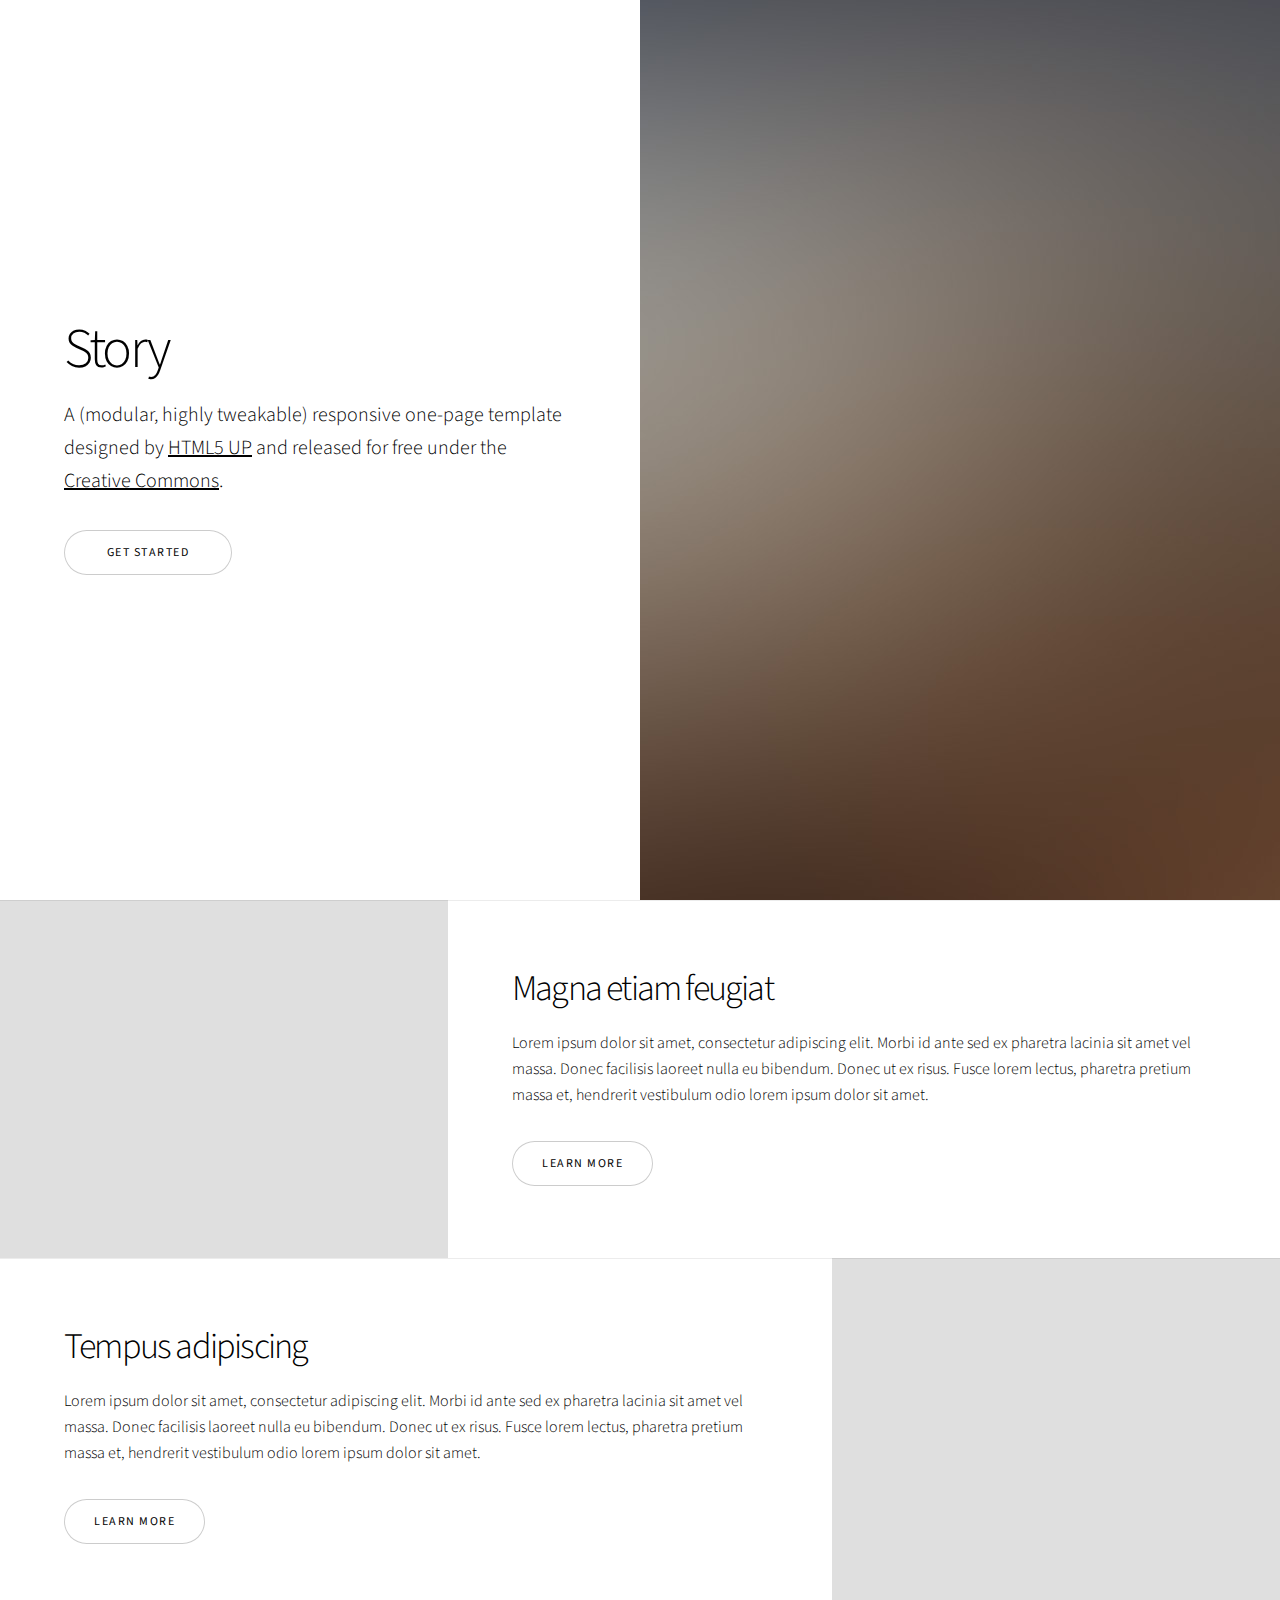
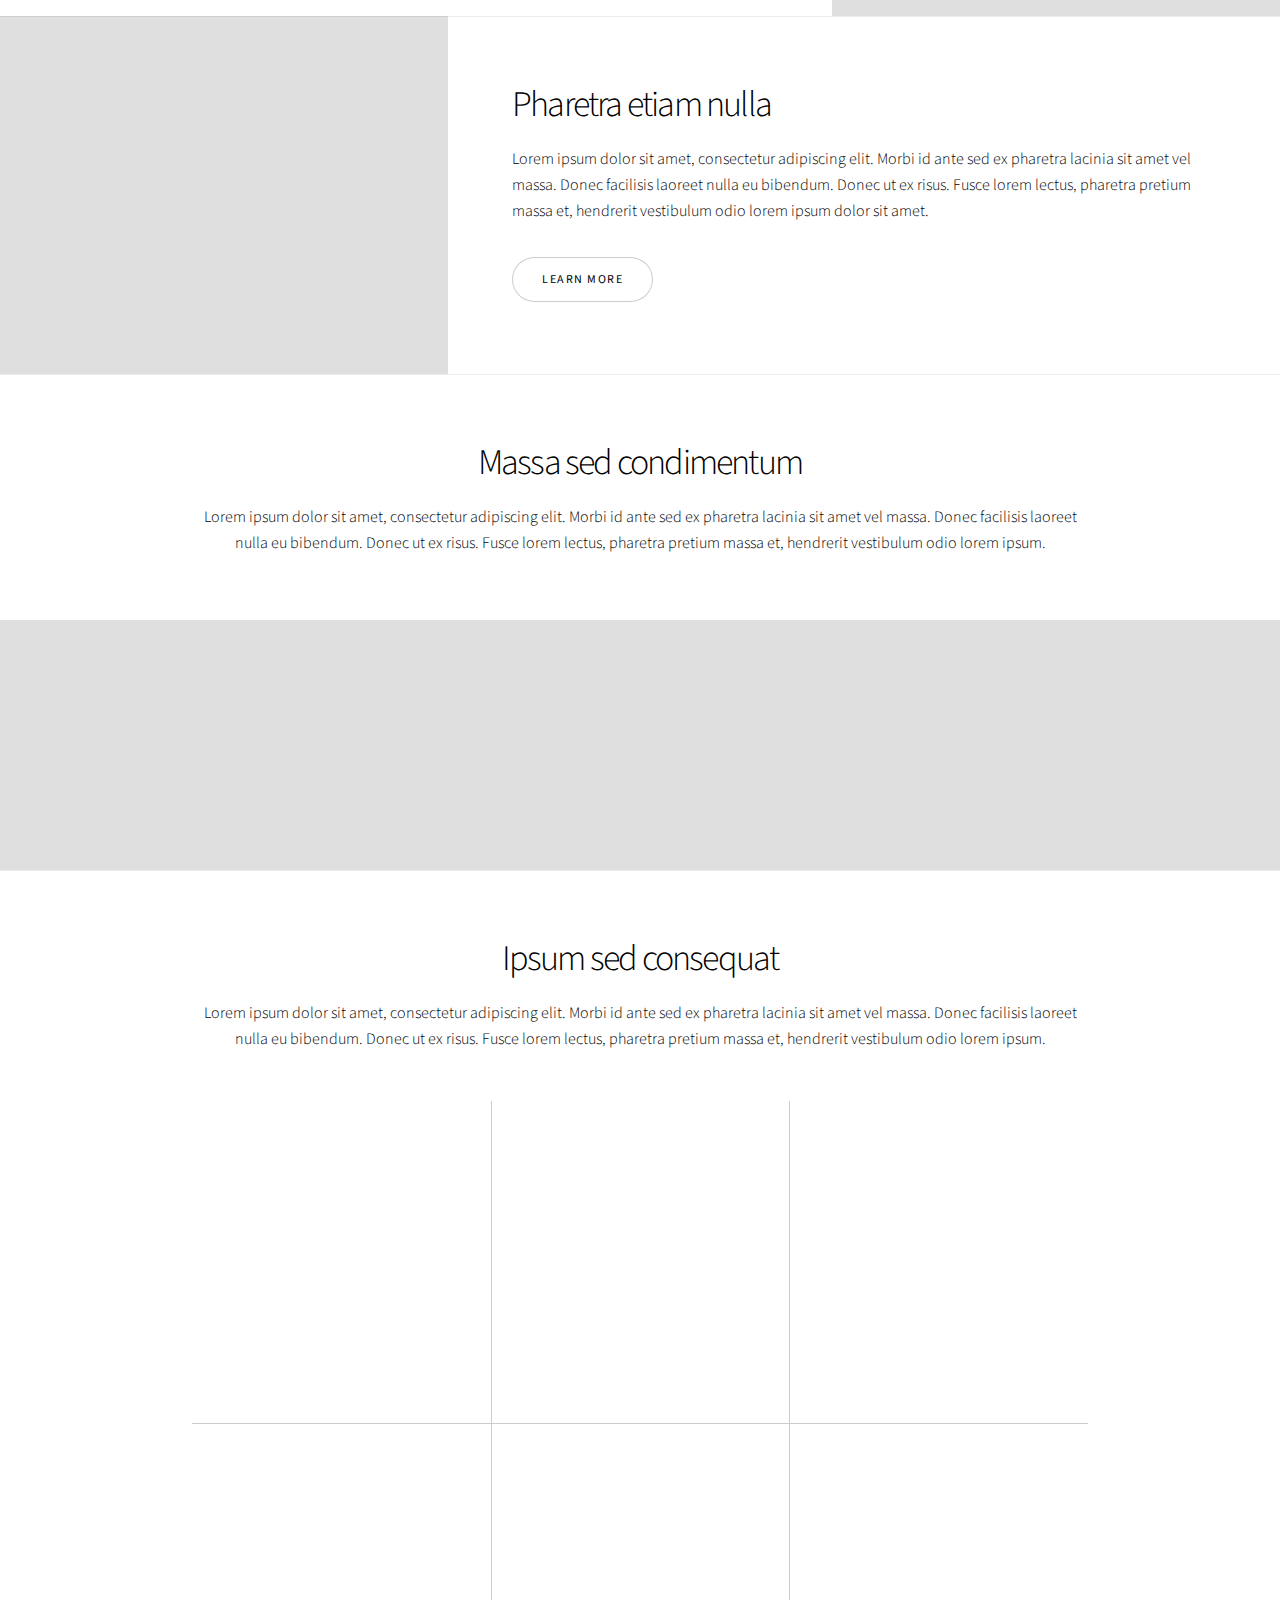
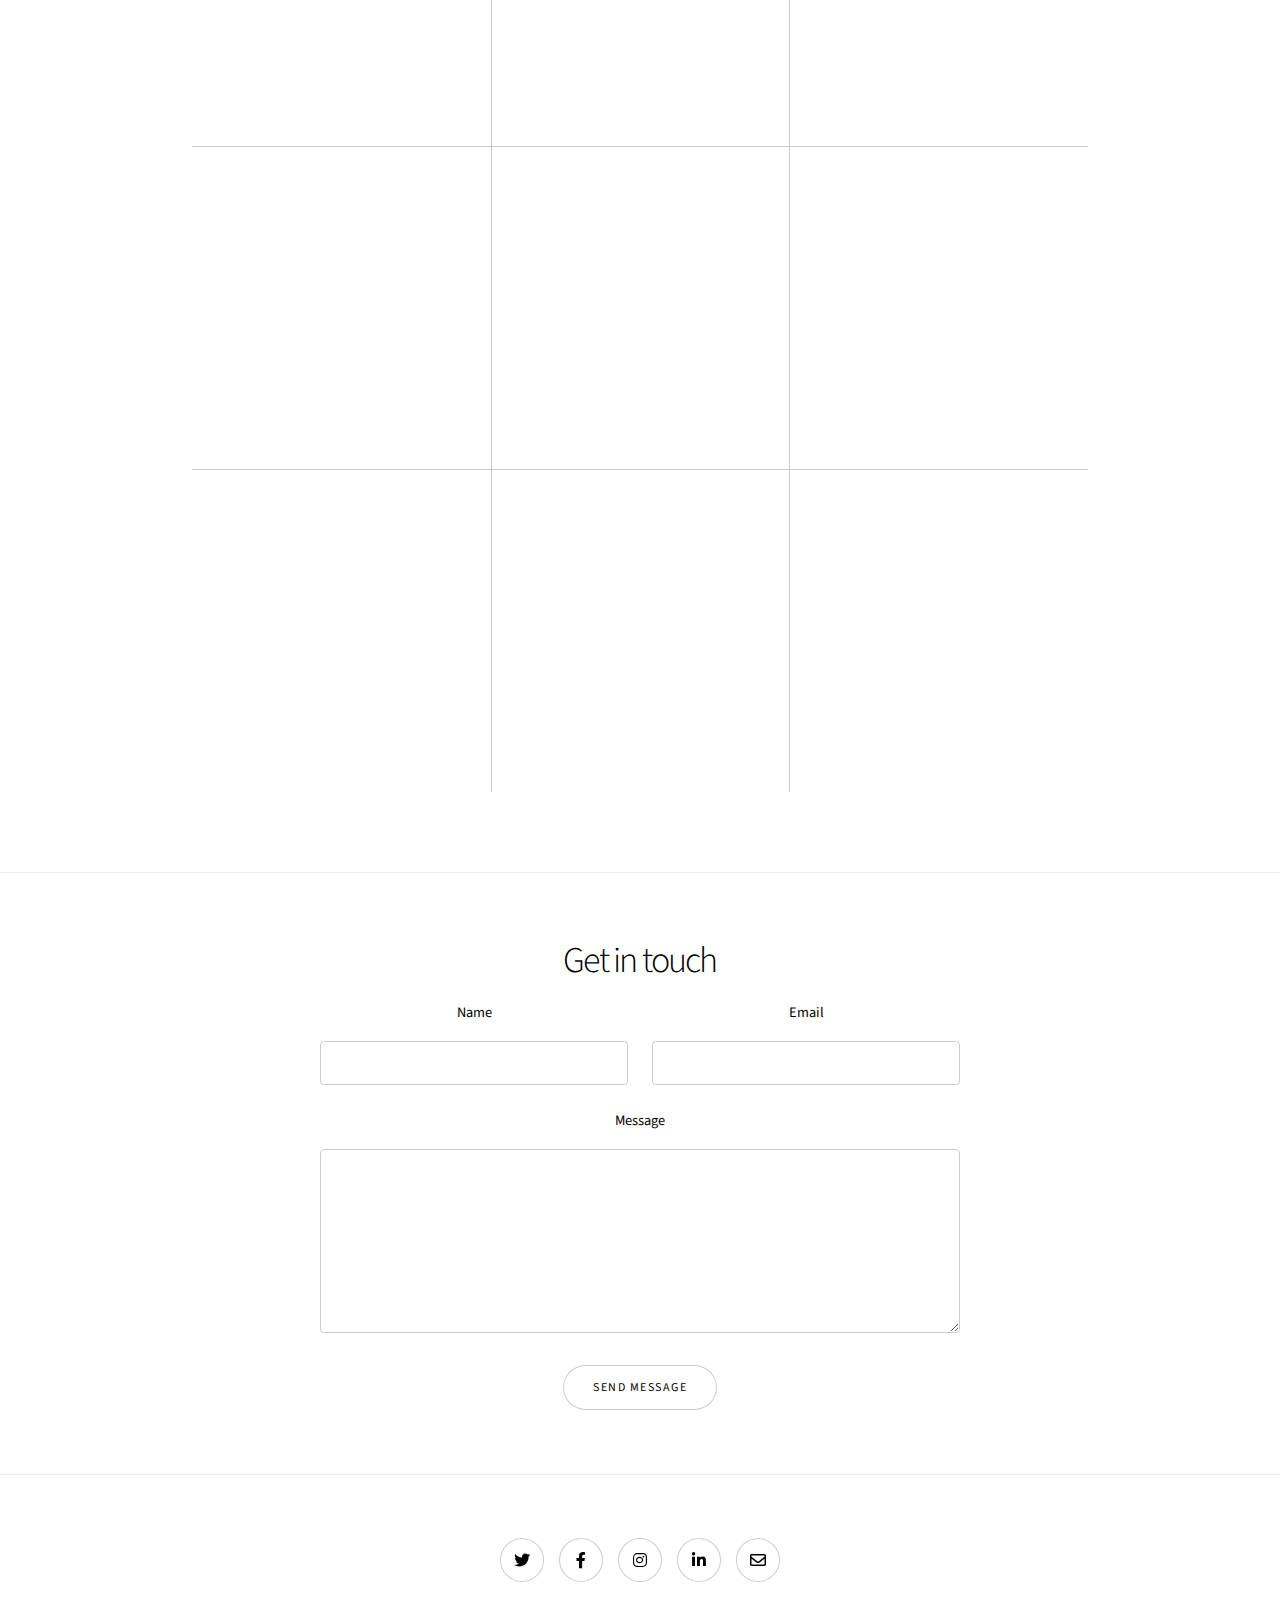
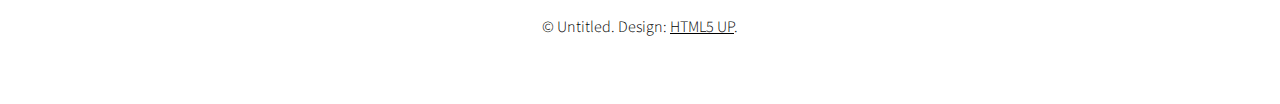
==== commit b721a42a: "Uses new theme. Adds title and favicon to home page." ====
--- a/portfolio/index.html
+++ b/portfolio/index.html
@@ -1,12 +1,13 @@
 <!DOCTYPE HTML>
 <!--
-	Massively by HTML5 UP
+	Story by HTML5 UP
 	html5up.net | @ajlkn
 	Free for personal and commercial use under the CCA 3.0 license (html5up.net/license)
 -->
 <html>
 	<head>
-		<title>Massively by HTML5 UP</title>
+		<title>Leo Torres | Home</title>
+		<link rel="shortcut icon" href="./images/logo-favicon.png" type="image/x-icon">
 		<meta charset="utf-8" />
 		<meta name="viewport" content="width=device-width, initial-scale=1, user-scalable=no" />
 		<link rel="stylesheet" href="assets/css/main.css" />
@@ -15,204 +16,331 @@
 	<body class="is-preload">
 
 		<!-- Wrapper -->
-			<div id="wrapper" class="fade-in">
-
-				<!-- Intro -->
-					<div id="intro">
-						<h1>This is<br />
-						Massively</h1>
-						<p>A free, fully responsive HTML5 + CSS3 site template designed by <a href="https://twitter.com/ajlkn">@ajlkn</a> for <a href="https://html5up.net">HTML5 UP</a><br />
-						and released for free under the <a href="https://html5up.net/license">Creative Commons license</a>.</p>
-						<ul class="actions">
-							<li><a href="#header" class="button icon solid solo fa-arrow-down scrolly">Continue</a></li>
-						</ul>
-					</div>
-
-				<!-- Header -->
-					<header id="header">
-						<a href="index.html" class="logo">Massively</a>
-					</header>
-
-				<!-- Nav -->
-					<nav id="nav">
-						<ul class="links">
-							<li class="active"><a href="index.html">This is Massively</a></li>
-							<li><a href="generic.html">Generic Page</a></li>
-							<li><a href="elements.html">Elements Reference</a></li>
-						</ul>
-						<ul class="icons">
-							<li><a href="#" class="icon brands fa-twitter"><span class="label">Twitter</span></a></li>
-							<li><a href="#" class="icon brands fa-facebook-f"><span class="label">Facebook</span></a></li>
-							<li><a href="#" class="icon brands fa-instagram"><span class="label">Instagram</span></a></li>
-							<li><a href="#" class="icon brands fa-github"><span class="label">GitHub</span></a></li>
-						</ul>
-					</nav>
-
-				<!-- Main -->
-					<div id="main">
-
-						<!-- Featured Post -->
-							<article class="post featured">
-								<header class="major">
-									<span class="date">April 25, 2017</span>
-									<h2><a href="#">And this is a<br />
-									massive headline</a></h2>
-									<p>Aenean ornare velit lacus varius enim ullamcorper proin aliquam<br />
-									facilisis ante sed etiam magna interdum congue. Lorem ipsum dolor<br />
-									amet nullam sed etiam veroeros.</p>
-								</header>
-								<a href="#" class="image main"><img src="images/pic01.jpg" alt="" /></a>
-								<ul class="actions special">
-									<li><a href="#" class="button large">Full Story</a></li>
-								</ul>
-							</article>
-
-						<!-- Posts -->
-							<section class="posts">
-								<article>
-									<header>
-										<span class="date">April 24, 2017</span>
-										<h2><a href="#">Sed magna<br />
-										ipsum faucibus</a></h2>
-									</header>
-									<a href="#" class="image fit"><img src="images/pic02.jpg" alt="" /></a>
-									<p>Donec eget ex magna. Interdum et malesuada fames ac ante ipsum primis in faucibus. Pellentesque venenatis dolor imperdiet dolor mattis sagittis magna etiam.</p>
-									<ul class="actions special">
-										<li><a href="#" class="button">Full Story</a></li>
-									</ul>
-								</article>
-								<article>
-									<header>
-										<span class="date">April 22, 2017</span>
-										<h2><a href="#">Primis eget<br />
-										imperdiet lorem</a></h2>
-									</header>
-									<a href="#" class="image fit"><img src="images/pic03.jpg" alt="" /></a>
-									<p>Donec eget ex magna. Interdum et malesuada fames ac ante ipsum primis in faucibus. Pellentesque venenatis dolor imperdiet dolor mattis sagittis magna etiam.</p>
-									<ul class="actions special">
-										<li><a href="#" class="button">Full Story</a></li>
-									</ul>
-								</article>
-								<article>
-									<header>
-										<span class="date">April 18, 2017</span>
-										<h2><a href="#">Ante mattis<br />
-										interdum dolor</a></h2>
-									</header>
-									<a href="#" class="image fit"><img src="images/pic04.jpg" alt="" /></a>
-									<p>Donec eget ex magna. Interdum et malesuada fames ac ante ipsum primis in faucibus. Pellentesque venenatis dolor imperdiet dolor mattis sagittis magna etiam.</p>
-									<ul class="actions special">
-										<li><a href="#" class="button">Full Story</a></li>
-									</ul>
-								</article>
-								<article>
-									<header>
-										<span class="date">April 14, 2017</span>
-										<h2><a href="#">Tempus sed<br />
-										nulla imperdiet</a></h2>
-									</header>
-									<a href="#" class="image fit"><img src="images/pic05.jpg" alt="" /></a>
-									<p>Donec eget ex magna. Interdum et malesuada fames ac ante ipsum primis in faucibus. Pellentesque venenatis dolor imperdiet dolor mattis sagittis magna etiam.</p>
-									<ul class="actions special">
-										<li><a href="#" class="button">Full Story</a></li>
-									</ul>
-								</article>
-								<article>
-									<header>
-										<span class="date">April 11, 2017</span>
-										<h2><a href="#">Odio magna<br />
-										sed consectetur</a></h2>
-									</header>
-									<a href="#" class="image fit"><img src="images/pic06.jpg" alt="" /></a>
-									<p>Donec eget ex magna. Interdum et malesuada fames ac ante ipsum primis in faucibus. Pellentesque venenatis dolor imperdiet dolor mattis sagittis magna etiam.</p>
-									<ul class="actions special">
-										<li><a href="#" class="button">Full Story</a></li>
-									</ul>
-								</article>
-								<article>
-									<header>
-										<span class="date">April 7, 2017</span>
-										<h2><a href="#">Augue lorem<br />
-										primis vestibulum</a></h2>
-									</header>
-									<a href="#" class="image fit"><img src="images/pic07.jpg" alt="" /></a>
-									<p>Donec eget ex magna. Interdum et malesuada fames ac ante ipsum primis in faucibus. Pellentesque venenatis dolor imperdiet dolor mattis sagittis magna etiam.</p>
-									<ul class="actions special">
-										<li><a href="#" class="button">Full Story</a></li>
-									</ul>
-								</article>
-							</section>
-
-						<!-- Footer -->
-							<footer>
-								<div class="pagination">
-									<!--<a href="#" class="previous">Prev</a>-->
-									<a href="#" class="page active">1</a>
-									<a href="#" class="page">2</a>
-									<a href="#" class="page">3</a>
-									<span class="extra">&hellip;</span>
-									<a href="#" class="page">8</a>
-									<a href="#" class="page">9</a>
-									<a href="#" class="page">10</a>
-									<a href="#" class="next">Next</a>
-								</div>
-							</footer>
-
-					</div>
-
-				<!-- Footer -->
-					<footer id="footer">
-						<section>
+			<div id="wrapper" class="divided">
+
+				<!-- One -->
+					<section class="banner style1 orient-left content-align-left image-position-right fullscreen onload-image-fade-in onload-content-fade-right">
+						<div class="content">
+							<h1>Story</h1>
+							<p class="major">A (modular, highly tweakable) responsive one-page template designed by <a href="https://html5up.net">HTML5 UP</a> and released for free under the <a href="https://html5up.net/license">Creative Commons</a>.</p>
+							<ul class="actions stacked">
+								<li><a href="#first" class="button big wide smooth-scroll-middle">Get Started</a></li>
+							</ul>
+						</div>
+						<div class="image">
+							<img src="images/banner.jpg" alt="" />
+						</div>
+					</section>
+
+				<!-- Two -->
+					<section class="spotlight style1 orient-right content-align-left image-position-center onscroll-image-fade-in" id="first">
+						<div class="content">
+							<h2>Magna etiam feugiat</h2>
+							<p>Lorem ipsum dolor sit amet, consectetur adipiscing elit. Morbi id ante sed ex pharetra lacinia sit amet vel massa. Donec facilisis laoreet nulla eu bibendum. Donec ut ex risus. Fusce lorem lectus, pharetra pretium massa et, hendrerit vestibulum odio lorem ipsum dolor sit amet.</p>
+							<ul class="actions stacked">
+								<li><a href="#" class="button">Learn More</a></li>
+							</ul>
+						</div>
+						<div class="image">
+							<img src="images/spotlight01.jpg" alt="" />
+						</div>
+					</section>
+
+				<!-- Three -->
+					<section class="spotlight style1 orient-left content-align-left image-position-center onscroll-image-fade-in">
+						<div class="content">
+							<h2>Tempus adipiscing</h2>
+							<p>Lorem ipsum dolor sit amet, consectetur adipiscing elit. Morbi id ante sed ex pharetra lacinia sit amet vel massa. Donec facilisis laoreet nulla eu bibendum. Donec ut ex risus. Fusce lorem lectus, pharetra pretium massa et, hendrerit vestibulum odio lorem ipsum dolor sit amet.</p>
+							<ul class="actions stacked">
+								<li><a href="#" class="button">Learn More</a></li>
+							</ul>
+						</div>
+						<div class="image">
+							<img src="images/spotlight02.jpg" alt="" />
+						</div>
+					</section>
+
+				<!-- Four -->
+					<section class="spotlight style1 orient-right content-align-left image-position-center onscroll-image-fade-in">
+						<div class="content">
+							<h2>Pharetra etiam nulla</h2>
+							<p>Lorem ipsum dolor sit amet, consectetur adipiscing elit. Morbi id ante sed ex pharetra lacinia sit amet vel massa. Donec facilisis laoreet nulla eu bibendum. Donec ut ex risus. Fusce lorem lectus, pharetra pretium massa et, hendrerit vestibulum odio lorem ipsum dolor sit amet.</p>
+							<ul class="actions stacked">
+								<li><a href="#" class="button">Learn More</a></li>
+							</ul>
+						</div>
+						<div class="image">
+							<img src="images/spotlight03.jpg" alt="" />
+						</div>
+					</section>
+
+				<!-- Five -->
+					<section class="wrapper style1 align-center">
+						<div class="inner">
+							<h2>Massa sed condimentum</h2>
+							<p>Lorem ipsum dolor sit amet, consectetur adipiscing elit. Morbi id ante sed ex pharetra lacinia sit amet vel massa. Donec facilisis laoreet nulla eu bibendum. Donec ut ex risus. Fusce lorem lectus, pharetra pretium massa et, hendrerit vestibulum odio lorem ipsum.</p>
+						</div>
+
+						<!-- Gallery -->
+							<div class="gallery style2 medium lightbox onscroll-fade-in">
+								<article>
+									<a href="images/gallery/fulls/01.jpg" class="image">
+										<img src="images/gallery/thumbs/01.jpg" alt="" />
+									</a>
+									<div class="caption">
+										<h3>Ipsum Dolor</h3>
+										<p>Lorem ipsum dolor amet, consectetur magna etiam elit. Etiam sed ultrices.</p>
+										<ul class="actions fixed">
+											<li><span class="button small">Details</span></li>
+										</ul>
+									</div>
+								</article>
+								<article>
+									<a href="images/gallery/fulls/02.jpg" class="image">
+										<img src="images/gallery/thumbs/02.jpg" alt="" />
+									</a>
+									<div class="caption">
+										<h3>Feugiat Lorem</h3>
+										<p>Lorem ipsum dolor amet, consectetur magna etiam elit. Etiam sed ultrices.</p>
+										<ul class="actions fixed">
+											<li><span class="button small">Details</span></li>
+										</ul>
+									</div>
+								</article>
+								<article>
+									<a href="images/gallery/fulls/03.jpg" class="image">
+										<img src="images/gallery/thumbs/03.jpg" alt="" />
+									</a>
+									<div class="caption">
+										<h3>Magna Amet</h3>
+										<p>Lorem ipsum dolor amet, consectetur magna etiam elit. Etiam sed ultrices.</p>
+										<ul class="actions fixed">
+											<li><span class="button small">Details</span></li>
+										</ul>
+									</div>
+								</article>
+								<article>
+									<a href="images/gallery/fulls/04.jpg" class="image">
+										<img src="images/gallery/thumbs/04.jpg" alt="" />
+									</a>
+									<div class="caption">
+										<h3>Sed Tempus</h3>
+										<p>Lorem ipsum dolor amet, consectetur magna etiam elit. Etiam sed ultrices.</p>
+										<ul class="actions fixed">
+											<li><span class="button small">Details</span></li>
+										</ul>
+									</div>
+								</article>
+								<article>
+									<a href="images/gallery/fulls/05.jpg" class="image">
+										<img src="images/gallery/thumbs/05.jpg" alt="" />
+									</a>
+									<div class="caption">
+										<h3>Ultrices Magna</h3>
+										<p>Lorem ipsum dolor amet, consectetur magna etiam elit. Etiam sed ultrices.</p>
+										<ul class="actions fixed">
+											<li><span class="button small">Details</span></li>
+										</ul>
+									</div>
+								</article>
+								<article>
+									<a href="images/gallery/fulls/06.jpg" class="image">
+										<img src="images/gallery/thumbs/06.jpg" alt="" />
+									</a>
+									<div class="caption">
+										<h3>Sed Tempus</h3>
+										<p>Lorem ipsum dolor amet, consectetur magna etiam elit. Etiam sed ultrices.</p>
+										<ul class="actions fixed">
+											<li><span class="button small">Details</span></li>
+										</ul>
+									</div>
+								</article>
+								<article>
+									<a href="images/gallery/fulls/07.jpg" class="image">
+										<img src="images/gallery/thumbs/07.jpg" alt="" />
+									</a>
+									<div class="caption">
+										<h3>Ipsum Lorem</h3>
+										<p>Lorem ipsum dolor amet, consectetur magna etiam elit. Etiam sed ultrices.</p>
+										<ul class="actions fixed">
+											<li><span class="button small">Details</span></li>
+										</ul>
+									</div>
+								</article>
+								<article>
+									<a href="images/gallery/fulls/08.jpg" class="image">
+										<img src="images/gallery/thumbs/08.jpg" alt="" />
+									</a>
+									<div class="caption">
+										<h3>Magna Risus</h3>
+										<p>Lorem ipsum dolor amet, consectetur magna etiam elit. Etiam sed ultrices.</p>
+										<ul class="actions fixed">
+											<li><span class="button small">Details</span></li>
+										</ul>
+									</div>
+								</article>
+								<article>
+									<a href="images/gallery/fulls/09.jpg" class="image">
+										<img src="images/gallery/thumbs/09.jpg" alt="" />
+									</a>
+									<div class="caption">
+										<h3>Tempus Dolor</h3>
+										<p>Lorem ipsum dolor amet, consectetur magna etiam elit. Etiam sed ultrices.</p>
+										<ul class="actions fixed">
+											<li><span class="button small">Details</span></li>
+										</ul>
+									</div>
+								</article>
+								<article>
+									<a href="images/gallery/fulls/10.jpg" class="image">
+										<img src="images/gallery/thumbs/10.jpg" alt="" />
+									</a>
+									<div class="caption">
+										<h3>Sed Etiam</h3>
+										<p>Lorem ipsum dolor amet, consectetur magna etiam elit. Etiam sed ultrices.</p>
+										<ul class="actions fixed">
+											<li><span class="button small">Details</span></li>
+										</ul>
+									</div>
+								</article>
+								<article>
+									<a href="images/gallery/fulls/11.jpg" class="image">
+										<img src="images/gallery/thumbs/11.jpg" alt="" />
+									</a>
+									<div class="caption">
+										<h3>Magna Lorem</h3>
+										<p>Lorem ipsum dolor amet, consectetur magna etiam elit. Etiam sed ultrices.</p>
+										<ul class="actions fixed">
+											<li><span class="button small">Details</span></li>
+										</ul>
+									</div>
+								</article>
+								<article>
+									<a href="images/gallery/fulls/12.jpg" class="image">
+										<img src="images/gallery/thumbs/12.jpg" alt="" />
+									</a>
+									<div class="caption">
+										<h3>Ipsum Dolor</h3>
+										<p>Lorem ipsum dolor amet, consectetur magna etiam elit. Etiam sed ultrices.</p>
+										<ul class="actions fixed">
+											<li><span class="button small">Details</span></li>
+										</ul>
+									</div>
+								</article>
+							</div>
+
+					</section>
+
+				<!-- Six -->
+					<section class="wrapper style1 align-center">
+						<div class="inner">
+							<h2>Ipsum sed consequat</h2>
+							<p>Lorem ipsum dolor sit amet, consectetur adipiscing elit. Morbi id ante sed ex pharetra lacinia sit amet vel massa. Donec facilisis laoreet nulla eu bibendum. Donec ut ex risus. Fusce lorem lectus, pharetra pretium massa et, hendrerit vestibulum odio lorem ipsum.</p>
+							<div class="items style1 medium onscroll-fade-in">
+								<section>
+									<span class="icon style2 major fa-gem"></span>
+									<h3>Lorem</h3>
+									<p>Lorem ipsum dolor sit amet, consectetur adipiscing elit. Morbi dui turpis, cursus eget orci amet aliquam congue semper. Etiam eget ultrices risus nec tempor elit.</p>
+								</section>
+								<section>
+									<span class="icon solid style2 major fa-save"></span>
+									<h3>Ipsum</h3>
+									<p>Lorem ipsum dolor sit amet, consectetur adipiscing elit. Morbi dui turpis, cursus eget orci amet aliquam congue semper. Etiam eget ultrices risus nec tempor elit.</p>
+								</section>
+								<section>
+									<span class="icon solid style2 major fa-chart-bar"></span>
+									<h3>Dolor</h3>
+									<p>Lorem ipsum dolor sit amet, consectetur adipiscing elit. Morbi dui turpis, cursus eget orci amet aliquam congue semper. Etiam eget ultrices risus nec tempor elit.</p>
+								</section>
+								<section>
+									<span class="icon solid style2 major fa-wifi"></span>
+									<h3>Amet</h3>
+									<p>Lorem ipsum dolor sit amet, consectetur adipiscing elit. Morbi dui turpis, cursus eget orci amet aliquam congue semper. Etiam eget ultrices risus nec tempor elit.</p>
+								</section>
+								<section>
+									<span class="icon solid style2 major fa-cog"></span>
+									<h3>Magna</h3>
+									<p>Lorem ipsum dolor sit amet, consectetur adipiscing elit. Morbi dui turpis, cursus eget orci amet aliquam congue semper. Etiam eget ultrices risus nec tempor elit.</p>
+								</section>
+								<section>
+									<span class="icon style2 major fa-paper-plane"></span>
+									<h3>Tempus</h3>
+									<p>Lorem ipsum dolor sit amet, consectetur adipiscing elit. Morbi dui turpis, cursus eget orci amet aliquam congue semper. Etiam eget ultrices risus nec tempor elit.</p>
+								</section>
+								<section>
+									<span class="icon solid style2 major fa-desktop"></span>
+									<h3>Aliquam</h3>
+									<p>Lorem ipsum dolor sit amet, consectetur adipiscing elit. Morbi dui turpis, cursus eget orci amet aliquam congue semper. Etiam eget ultrices risus nec tempor elit.</p>
+								</section>
+								<section>
+									<span class="icon solid style2 major fa-sync-alt"></span>
+									<h3>Elit</h3>
+									<p>Lorem ipsum dolor sit amet, consectetur adipiscing elit. Morbi dui turpis, cursus eget orci amet aliquam congue semper. Etiam eget ultrices risus nec tempor elit.</p>
+								</section>
+								<section>
+									<span class="icon solid style2 major fa-hashtag"></span>
+									<h3>Morbi</h3>
+									<p>Lorem ipsum dolor sit amet, consectetur adipiscing elit. Morbi dui turpis, cursus eget orci amet aliquam congue semper. Etiam eget ultrices risus nec tempor elit.</p>
+								</section>
+								<section>
+									<span class="icon solid style2 major fa-bolt"></span>
+									<h3>Turpis</h3>
+									<p>Lorem ipsum dolor sit amet, consectetur adipiscing elit. Morbi dui turpis, cursus eget orci amet aliquam congue semper. Etiam eget ultrices risus nec tempor elit.</p>
+								</section>
+								<section>
+									<span class="icon solid style2 major fa-envelope"></span>
+									<h3>Ultrices</h3>
+									<p>Lorem ipsum dolor sit amet, consectetur adipiscing elit. Morbi dui turpis, cursus eget orci amet aliquam congue semper. Etiam eget ultrices risus nec tempor elit.</p>
+								</section>
+								<section>
+									<span class="icon solid style2 major fa-leaf"></span>
+									<h3>Risus</h3>
+									<p>Lorem ipsum dolor sit amet, consectetur adipiscing elit. Morbi dui turpis, cursus eget orci amet aliquam congue semper. Etiam eget ultrices risus nec tempor elit.</p>
+								</section>
+							</div>
+						</div>
+					</section>
+
+				<!-- Seven -->
+					<section class="wrapper style1 align-center">
+						<div class="inner medium">
+							<h2>Get in touch</h2>
 							<form method="post" action="#">
 								<div class="fields">
-									<div class="field">
+									<div class="field half">
 										<label for="name">Name</label>
-										<input type="text" name="name" id="name" />
-									</div>
-									<div class="field">
+										<input type="text" name="name" id="name" value="" />
+									</div>
+									<div class="field half">
 										<label for="email">Email</label>
-										<input type="text" name="email" id="email" />
+										<input type="email" name="email" id="email" value="" />
 									</div>
 									<div class="field">
 										<label for="message">Message</label>
-										<textarea name="message" id="message" rows="3"></textarea>
+										<textarea name="message" id="message" rows="6"></textarea>
 									</div>
 								</div>
-								<ul class="actions">
-									<li><input type="submit" value="Send Message" /></li>
+								<ul class="actions special">
+									<li><input type="submit" name="submit" id="submit" value="Send Message" /></li>
 								</ul>
 							</form>
-						</section>
-						<section class="split contact">
-							<section class="alt">
-								<h3>Address</h3>
-								<p>1234 Somewhere Road #87257<br />
-								Nashville, TN 00000-0000</p>
-							</section>
-							<section>
-								<h3>Phone</h3>
-								<p><a href="#">(000) 000-0000</a></p>
-							</section>
-							<section>
-								<h3>Email</h3>
-								<p><a href="#">info@untitled.tld</a></p>
-							</section>
-							<section>
-								<h3>Social</h3>
-								<ul class="icons alt">
-									<li><a href="#" class="icon brands alt fa-twitter"><span class="label">Twitter</span></a></li>
-									<li><a href="#" class="icon brands alt fa-facebook-f"><span class="label">Facebook</span></a></li>
-									<li><a href="#" class="icon brands alt fa-instagram"><span class="label">Instagram</span></a></li>
-									<li><a href="#" class="icon brands alt fa-github"><span class="label">GitHub</span></a></li>
-								</ul>
-							</section>
-						</section>
+
+						</div>
+					</section>
+
+				<!-- Footer -->
+					<footer class="wrapper style1 align-center">
+						<div class="inner">
+							<ul class="icons">
+								<li><a href="#" class="icon brands style2 fa-twitter"><span class="label">Twitter</span></a></li>
+								<li><a href="#" class="icon brands style2 fa-facebook-f"><span class="label">Facebook</span></a></li>
+								<li><a href="#" class="icon brands style2 fa-instagram"><span class="label">Instagram</span></a></li>
+								<li><a href="#" class="icon brands style2 fa-linkedin-in"><span class="label">LinkedIn</span></a></li>
+								<li><a href="#" class="icon style2 fa-envelope"><span class="label">Email</span></a></li>
+							</ul>
+							<p>&copy; Untitled. Design: <a href="https://html5up.net">HTML5 UP</a>.</p>
+						</div>
 					</footer>
-
-				<!-- Copyright -->
-					<div id="copyright">
-						<ul><li>&copy; Untitled</li><li>Design: <a href="https://html5up.net">HTML5 UP</a></li></ul>
-					</div>
 
 			</div>
 
--- a/portfolio/assets/css/main.css
+++ b/portfolio/assets/css/main.css
@@ -1,8 +1,8 @@
 @import url(fontawesome-all.min.css);
-@import url("https://fonts.googleapis.com/css?family=Merriweather:300,700,300italic,700italic|Source+Sans+Pro:900");
+@import url("https://fonts.googleapis.com/css?family=Source+Sans+Pro:300,300i,400,400i");
 
 /*
-	Massively by HTML5 UP
+	Story by HTML5 UP
 	html5up.net | @ajlkn
 	Free for personal and commercial use under the CCA 3.0 license (html5up.net/license)
 */
@@ -99,7 +99,7 @@
 	}
 
 	body {
-		background-color: #1e252d;
+		background: #ffffff;
 	}
 
 		body.is-preload *, body.is-preload *:before, body.is-preload *:after {
@@ -116,10 +116,18 @@
 /* Type */
 
 	html {
-		font-size: 16pt;
+		font-size: 18pt;
 	}
 
 		@media screen and (max-width: 1680px) {
+
+			html {
+				font-size: 14pt;
+			}
+
+		}
+
+		@media screen and (max-width: 1280px) {
 
 			html {
 				font-size: 12pt;
@@ -127,7 +135,7 @@
 
 		}
 
-		@media screen and (max-width: 1280px) {
+		@media screen and (max-width: 736px) {
 
 			html {
 				font-size: 11pt;
@@ -144,31 +152,31 @@
 		}
 
 	body {
-		color: #212931;
+		background-color: #ffffff;
+		color: #000000;
 	}
 
 	body, input, select, textarea {
-		font-family: "Merriweather", Georgia, serif;
+		font-family: "Source Sans Pro", Helvetica, sans-serif;
+		font-size: 1rem;
 		font-weight: 300;
-		font-size: 1rem;
-		line-height: 2.375;
+		line-height: 1.65;
 	}
 
 	a {
-		-moz-transition: color 0.2s ease-in-out, background-color 0.2s ease-in-out, border-color 0.2s ease-in-out, box-shadow 0.2s ease-in-out;
-		-webkit-transition: color 0.2s ease-in-out, background-color 0.2s ease-in-out, border-color 0.2s ease-in-out, box-shadow 0.2s ease-in-out;
-		-ms-transition: color 0.2s ease-in-out, background-color 0.2s ease-in-out, border-color 0.2s ease-in-out, box-shadow 0.2s ease-in-out;
-		transition: color 0.2s ease-in-out, background-color 0.2s ease-in-out, border-color 0.2s ease-in-out, box-shadow 0.2s ease-in-out;
-		border-bottom: dotted 1px;
-		text-decoration: none;
+		-moz-transition: color 0.2s ease-in-out;
+		-webkit-transition: color 0.2s ease-in-out;
+		-ms-transition: color 0.2s ease-in-out;
+		transition: color 0.2s ease-in-out;
+		text-decoration: underline;
 	}
 
 		a:hover {
-			border-bottom-color: transparent;
+			text-decoration: none;
 		}
 
 	strong, b {
-		font-weight: 600;
+		font-weight: 400;
 	}
 
 	em, i {
@@ -176,44 +184,40 @@
 	}
 
 	p {
-		text-align: justify;
 		margin: 0 0 2rem 0;
 	}
 
+		p.major {
+			font-size: 1.25rem;
+		}
+
 	h1, h2, h3, h4, h5, h6 {
-		font-family: "Source Sans Pro", Helvetica, sans-serif;
-		font-weight: 900;
-		line-height: 1.5;
-		letter-spacing: 0.075em;
-		text-transform: uppercase;
+		font-weight: 300;
+		line-height: 1.375;
+		letter-spacing: -0.05em;
 		margin: 0 0 1rem 0;
 	}
 
 		h1 a, h2 a, h3 a, h4 a, h5 a, h6 a {
-			border-bottom: 0;
 			color: inherit;
 			text-decoration: none;
 		}
 
 	h1 {
-		font-size: 4rem;
-		line-height: 1.1;
-		margin: 0 0 2rem 0;
+		font-size: 3.5rem;
+		line-height: 1.2;
 	}
 
 	h2 {
-		font-size: 1.75rem;
-		line-height: 1.3;
-		margin: 0 0 1.5rem 0;
+		font-size: 2.25rem;
 	}
 
 	h3 {
-		font-size: 1.25rem;
-		margin: 0 0 1.5rem 0;
+		font-size: 1.5rem;
 	}
 
 	h4 {
-		font-size: 1rem;
+		font-size: 1.1rem;
 	}
 
 	h5 {
@@ -221,7 +225,7 @@
 	}
 
 	h6 {
-		font-size: 0.8rem;
+		font-size: 0.7rem;
 	}
 
 	sub {
@@ -244,35 +248,35 @@
 	}
 
 	code {
-		border: solid 2px;
+		border-radius: 4px;
 		font-family: "Courier New", monospace;
-		font-size: 0.9rem;
+		font-size: 0.9em;
 		margin: 0 0.25rem;
-		padding: 0.25rem 0.65rem;
+		padding: 0.25rem 0.325rem;
 	}
 
 	pre {
 		-webkit-overflow-scrolling: touch;
 		font-family: "Courier New", monospace;
-		font-size: 0.9rem;
+		font-size: 0.9em;
 		margin: 0 0 2rem 0;
 	}
 
 		pre code {
 			display: block;
-			line-height: 1.75;
-			padding: 1rem 1.5rem;
+			line-height: 1.5;
+			padding: 0.75rem 1rem;
 			overflow-x: auto;
 		}
 
 	hr {
 		border: 0;
-		border-bottom: solid 2px;
-		margin: 3rem 0;
+		border-bottom: solid 1px;
+		margin: 2.5rem 0;
 	}
 
 		hr.major {
-			margin: 5rem 0;
+			margin: 3.5rem 0;
 		}
 
 	.align-left {
@@ -287,39 +291,61 @@
 		text-align: right;
 	}
 
+	@media screen and (max-width: 736px) {
+
+		p.major {
+			font-size: 1.1rem;
+		}
+
+		h1 {
+			font-size: 2.5rem;
+		}
+
+		h2 {
+			font-size: 2rem;
+		}
+
+		h3 {
+			font-size: 1.25rem;
+		}
+
+		h4 {
+			font-size: 1rem;
+		}
+
+	}
+
 	input, select, textarea {
-		color: #212931;
+		color: #000000;
 	}
 
 	a {
-		color: #212931;
-		border-bottom-color: rgba(33, 41, 49, 0.5);
+		color: #000000;
 	}
 
 		a:hover {
-			border-bottom-color: transparent;
-			color: #18bfef !important;
+			color: #47D3E5;
 		}
 
 	strong, b {
-		color: #212931;
+		color: #000000;
 	}
 
 	h1, h2, h3, h4, h5, h6 {
-		color: #212931;
+		color: #000000;
 	}
 
 	blockquote {
-		border-left-color: #eeeeee;
+		border-left-color: rgba(0, 0, 0, 0.2);
 	}
 
 	code {
-		background: rgba(220, 220, 220, 0.25);
-		border-color: #eeeeee;
+		background: rgba(0, 0, 0, 0.05);
+		border-color: rgba(0, 0, 0, 0.2);
 	}
 
 	hr {
-		border-bottom-color: #eeeeee;
+		border-bottom-color: rgba(0, 0, 0, 0.2);
 	}
 
 /* Row */
@@ -482,87 +508,87 @@
 
 		.row.gtr-25 {
 			margin-top: 0;
-			margin-left: -0.375rem;
+			margin-left: -0.5rem;
 		}
 
 			.row.gtr-25 > * {
-				padding: 0 0 0 0.375rem;
+				padding: 0 0 0 0.5rem;
 			}
 
 			.row.gtr-25.gtr-uniform {
-				margin-top: -0.375rem;
+				margin-top: -0.5rem;
 			}
 
 				.row.gtr-25.gtr-uniform > * {
-					padding-top: 0.375rem;
+					padding-top: 0.5rem;
 				}
 
 		.row.gtr-50 {
 			margin-top: 0;
-			margin-left: -0.75rem;
+			margin-left: -1rem;
 		}
 
 			.row.gtr-50 > * {
-				padding: 0 0 0 0.75rem;
+				padding: 0 0 0 1rem;
 			}
 
 			.row.gtr-50.gtr-uniform {
-				margin-top: -0.75rem;
+				margin-top: -1rem;
 			}
 
 				.row.gtr-50.gtr-uniform > * {
-					padding-top: 0.75rem;
+					padding-top: 1rem;
 				}
 
 		.row {
 			margin-top: 0;
-			margin-left: -1.5rem;
+			margin-left: -2rem;
 		}
 
 			.row > * {
-				padding: 0 0 0 1.5rem;
+				padding: 0 0 0 2rem;
 			}
 
 			.row.gtr-uniform {
-				margin-top: -1.5rem;
+				margin-top: -2rem;
 			}
 
 				.row.gtr-uniform > * {
-					padding-top: 1.5rem;
+					padding-top: 2rem;
 				}
 
 		.row.gtr-150 {
 			margin-top: 0;
-			margin-left: -2.25rem;
+			margin-left: -3rem;
 		}
 
 			.row.gtr-150 > * {
-				padding: 0 0 0 2.25rem;
+				padding: 0 0 0 3rem;
 			}
 
 			.row.gtr-150.gtr-uniform {
-				margin-top: -2.25rem;
+				margin-top: -3rem;
 			}
 
 				.row.gtr-150.gtr-uniform > * {
-					padding-top: 2.25rem;
+					padding-top: 3rem;
 				}
 
 		.row.gtr-200 {
 			margin-top: 0;
-			margin-left: -3rem;
+			margin-left: -4rem;
 		}
 
 			.row.gtr-200 > * {
-				padding: 0 0 0 3rem;
+				padding: 0 0 0 4rem;
 			}
 
 			.row.gtr-200.gtr-uniform {
-				margin-top: -3rem;
+				margin-top: -4rem;
 			}
 
 				.row.gtr-200.gtr-uniform > * {
-					padding-top: 3rem;
+					padding-top: 4rem;
 				}
 
 		@media screen and (max-width: 1680px) {
@@ -725,87 +751,87 @@
 
 				.row.gtr-25 {
 					margin-top: 0;
-					margin-left: -0.375rem;
+					margin-left: -0.5rem;
 				}
 
 					.row.gtr-25 > * {
-						padding: 0 0 0 0.375rem;
+						padding: 0 0 0 0.5rem;
 					}
 
 					.row.gtr-25.gtr-uniform {
-						margin-top: -0.375rem;
+						margin-top: -0.5rem;
 					}
 
 						.row.gtr-25.gtr-uniform > * {
-							padding-top: 0.375rem;
+							padding-top: 0.5rem;
 						}
 
 				.row.gtr-50 {
 					margin-top: 0;
-					margin-left: -0.75rem;
+					margin-left: -1rem;
 				}
 
 					.row.gtr-50 > * {
-						padding: 0 0 0 0.75rem;
+						padding: 0 0 0 1rem;
 					}
 
 					.row.gtr-50.gtr-uniform {
-						margin-top: -0.75rem;
+						margin-top: -1rem;
 					}
 
 						.row.gtr-50.gtr-uniform > * {
-							padding-top: 0.75rem;
+							padding-top: 1rem;
 						}
 
 				.row {
 					margin-top: 0;
-					margin-left: -1.5rem;
+					margin-left: -2rem;
 				}
 
 					.row > * {
-						padding: 0 0 0 1.5rem;
+						padding: 0 0 0 2rem;
 					}
 
 					.row.gtr-uniform {
-						margin-top: -1.5rem;
+						margin-top: -2rem;
 					}
 
 						.row.gtr-uniform > * {
-							padding-top: 1.5rem;
+							padding-top: 2rem;
 						}
 
 				.row.gtr-150 {
 					margin-top: 0;
-					margin-left: -2.25rem;
+					margin-left: -3rem;
 				}
 
 					.row.gtr-150 > * {
-						padding: 0 0 0 2.25rem;
+						padding: 0 0 0 3rem;
 					}
 
 					.row.gtr-150.gtr-uniform {
-						margin-top: -2.25rem;
+						margin-top: -3rem;
 					}
 
 						.row.gtr-150.gtr-uniform > * {
-							padding-top: 2.25rem;
+							padding-top: 3rem;
 						}
 
 				.row.gtr-200 {
 					margin-top: 0;
-					margin-left: -3rem;
+					margin-left: -4rem;
 				}
 
 					.row.gtr-200 > * {
-						padding: 0 0 0 3rem;
+						padding: 0 0 0 4rem;
 					}
 
 					.row.gtr-200.gtr-uniform {
-						margin-top: -3rem;
+						margin-top: -4rem;
 					}
 
 						.row.gtr-200.gtr-uniform > * {
-							padding-top: 3rem;
+							padding-top: 4rem;
 						}
 
 		}
@@ -970,87 +996,87 @@
 
 				.row.gtr-25 {
 					margin-top: 0;
-					margin-left: -0.375rem;
+					margin-left: -0.5rem;
 				}
 
 					.row.gtr-25 > * {
-						padding: 0 0 0 0.375rem;
+						padding: 0 0 0 0.5rem;
 					}
 
 					.row.gtr-25.gtr-uniform {
-						margin-top: -0.375rem;
+						margin-top: -0.5rem;
 					}
 
 						.row.gtr-25.gtr-uniform > * {
-							padding-top: 0.375rem;
+							padding-top: 0.5rem;
 						}
 
 				.row.gtr-50 {
 					margin-top: 0;
-					margin-left: -0.75rem;
+					margin-left: -1rem;
 				}
 
 					.row.gtr-50 > * {
-						padding: 0 0 0 0.75rem;
+						padding: 0 0 0 1rem;
 					}
 
 					.row.gtr-50.gtr-uniform {
-						margin-top: -0.75rem;
+						margin-top: -1rem;
 					}
 
 						.row.gtr-50.gtr-uniform > * {
-							padding-top: 0.75rem;
+							padding-top: 1rem;
 						}
 
 				.row {
 					margin-top: 0;
-					margin-left: -1.5rem;
+					margin-left: -2rem;
 				}
 
 					.row > * {
-						padding: 0 0 0 1.5rem;
+						padding: 0 0 0 2rem;
 					}
 
 					.row.gtr-uniform {
-						margin-top: -1.5rem;
+						margin-top: -2rem;
 					}
 
 						.row.gtr-uniform > * {
-							padding-top: 1.5rem;
+							padding-top: 2rem;
 						}
 
 				.row.gtr-150 {
 					margin-top: 0;
-					margin-left: -2.25rem;
+					margin-left: -3rem;
 				}
 
 					.row.gtr-150 > * {
-						padding: 0 0 0 2.25rem;
+						padding: 0 0 0 3rem;
 					}
 
 					.row.gtr-150.gtr-uniform {
-						margin-top: -2.25rem;
+						margin-top: -3rem;
 					}
 
 						.row.gtr-150.gtr-uniform > * {
-							padding-top: 2.25rem;
+							padding-top: 3rem;
 						}
 
 				.row.gtr-200 {
 					margin-top: 0;
-					margin-left: -3rem;
+					margin-left: -4rem;
 				}
 
 					.row.gtr-200 > * {
-						padding: 0 0 0 3rem;
+						padding: 0 0 0 4rem;
 					}
 
 					.row.gtr-200.gtr-uniform {
-						margin-top: -3rem;
+						margin-top: -4rem;
 					}
 
 						.row.gtr-200.gtr-uniform > * {
-							padding-top: 3rem;
+							padding-top: 4rem;
 						}
 
 		}
@@ -1215,87 +1241,87 @@
 
 				.row.gtr-25 {
 					margin-top: 0;
-					margin-left: -0.375rem;
+					margin-left: -0.5rem;
 				}
 
 					.row.gtr-25 > * {
-						padding: 0 0 0 0.375rem;
+						padding: 0 0 0 0.5rem;
 					}
 
 					.row.gtr-25.gtr-uniform {
-						margin-top: -0.375rem;
+						margin-top: -0.5rem;
 					}
 
 						.row.gtr-25.gtr-uniform > * {
-							padding-top: 0.375rem;
+							padding-top: 0.5rem;
 						}
 
 				.row.gtr-50 {
 					margin-top: 0;
-					margin-left: -0.75rem;
+					margin-left: -1rem;
 				}
 
 					.row.gtr-50 > * {
-						padding: 0 0 0 0.75rem;
+						padding: 0 0 0 1rem;
 					}
 
 					.row.gtr-50.gtr-uniform {
-						margin-top: -0.75rem;
+						margin-top: -1rem;
 					}
 
 						.row.gtr-50.gtr-uniform > * {
-							padding-top: 0.75rem;
+							padding-top: 1rem;
 						}
 
 				.row {
 					margin-top: 0;
-					margin-left: -1.5rem;
+					margin-left: -2rem;
 				}
 
 					.row > * {
-						padding: 0 0 0 1.5rem;
+						padding: 0 0 0 2rem;
 					}
 
 					.row.gtr-uniform {
-						margin-top: -1.5rem;
+						margin-top: -2rem;
 					}
 
 						.row.gtr-uniform > * {
-							padding-top: 1.5rem;
+							padding-top: 2rem;
 						}
 
 				.row.gtr-150 {
 					margin-top: 0;
-					margin-left: -2.25rem;
+					margin-left: -3rem;
 				}
 
 					.row.gtr-150 > * {
-						padding: 0 0 0 2.25rem;
+						padding: 0 0 0 3rem;
 					}
 
 					.row.gtr-150.gtr-uniform {
-						margin-top: -2.25rem;
+						margin-top: -3rem;
 					}
 
 						.row.gtr-150.gtr-uniform > * {
-							padding-top: 2.25rem;
+							padding-top: 3rem;
 						}
 
 				.row.gtr-200 {
 					margin-top: 0;
-					margin-left: -3rem;
+					margin-left: -4rem;
 				}
 
 					.row.gtr-200 > * {
-						padding: 0 0 0 3rem;
+						padding: 0 0 0 4rem;
 					}
 
 					.row.gtr-200.gtr-uniform {
-						margin-top: -3rem;
+						margin-top: -4rem;
 					}
 
 						.row.gtr-200.gtr-uniform > * {
-							padding-top: 3rem;
+							padding-top: 4rem;
 						}
 
 		}
@@ -1460,87 +1486,87 @@
 
 				.row.gtr-25 {
 					margin-top: 0;
-					margin-left: -0.375rem;
+					margin-left: -0.5rem;
 				}
 
 					.row.gtr-25 > * {
-						padding: 0 0 0 0.375rem;
+						padding: 0 0 0 0.5rem;
 					}
 
 					.row.gtr-25.gtr-uniform {
-						margin-top: -0.375rem;
+						margin-top: -0.5rem;
 					}
 
 						.row.gtr-25.gtr-uniform > * {
-							padding-top: 0.375rem;
+							padding-top: 0.5rem;
 						}
 
 				.row.gtr-50 {
 					margin-top: 0;
-					margin-left: -0.75rem;
+					margin-left: -1rem;
 				}
 
 					.row.gtr-50 > * {
-						padding: 0 0 0 0.75rem;
+						padding: 0 0 0 1rem;
 					}
 
 					.row.gtr-50.gtr-uniform {
-						margin-top: -0.75rem;
+						margin-top: -1rem;
 					}
 
 						.row.gtr-50.gtr-uniform > * {
-							padding-top: 0.75rem;
+							padding-top: 1rem;
 						}
 
 				.row {
 					margin-top: 0;
-					margin-left: -1.5rem;
+					margin-left: -2rem;
 				}
 
 					.row > * {
-						padding: 0 0 0 1.5rem;
+						padding: 0 0 0 2rem;
 					}
 
 					.row.gtr-uniform {
-						margin-top: -1.5rem;
+						margin-top: -2rem;
 					}
 
 						.row.gtr-uniform > * {
-							padding-top: 1.5rem;
+							padding-top: 2rem;
 						}
 
 				.row.gtr-150 {
 					margin-top: 0;
-					margin-left: -2.25rem;
+					margin-left: -3rem;
 				}
 
 					.row.gtr-150 > * {
-						padding: 0 0 0 2.25rem;
+						padding: 0 0 0 3rem;
 					}
 
 					.row.gtr-150.gtr-uniform {
-						margin-top: -2.25rem;
+						margin-top: -3rem;
 					}
 
 						.row.gtr-150.gtr-uniform > * {
-							padding-top: 2.25rem;
+							padding-top: 3rem;
 						}
 
 				.row.gtr-200 {
 					margin-top: 0;
-					margin-left: -3rem;
+					margin-left: -4rem;
 				}
 
 					.row.gtr-200 > * {
-						padding: 0 0 0 3rem;
+						padding: 0 0 0 4rem;
 					}
 
 					.row.gtr-200.gtr-uniform {
-						margin-top: -3rem;
+						margin-top: -4rem;
 					}
 
 						.row.gtr-200.gtr-uniform > * {
-							padding-top: 3rem;
+							padding-top: 4rem;
 						}
 
 		}
@@ -1705,87 +1731,87 @@
 
 				.row.gtr-25 {
 					margin-top: 0;
-					margin-left: -0.375rem;
+					margin-left: -0.5rem;
 				}
 
 					.row.gtr-25 > * {
-						padding: 0 0 0 0.375rem;
+						padding: 0 0 0 0.5rem;
 					}
 
 					.row.gtr-25.gtr-uniform {
-						margin-top: -0.375rem;
+						margin-top: -0.5rem;
 					}
 
 						.row.gtr-25.gtr-uniform > * {
-							padding-top: 0.375rem;
+							padding-top: 0.5rem;
 						}
 
 				.row.gtr-50 {
 					margin-top: 0;
-					margin-left: -0.75rem;
+					margin-left: -1rem;
 				}
 
 					.row.gtr-50 > * {
-						padding: 0 0 0 0.75rem;
+						padding: 0 0 0 1rem;
 					}
 
 					.row.gtr-50.gtr-uniform {
-						margin-top: -0.75rem;
+						margin-top: -1rem;
 					}
 
 						.row.gtr-50.gtr-uniform > * {
-							padding-top: 0.75rem;
+							padding-top: 1rem;
 						}
 
 				.row {
 					margin-top: 0;
-					margin-left: -1.5rem;
+					margin-left: -2rem;
 				}
 
 					.row > * {
-						padding: 0 0 0 1.5rem;
+						padding: 0 0 0 2rem;
 					}
 
 					.row.gtr-uniform {
-						margin-top: -1.5rem;
+						margin-top: -2rem;
 					}
 
 						.row.gtr-uniform > * {
-							padding-top: 1.5rem;
+							padding-top: 2rem;
 						}
 
 				.row.gtr-150 {
 					margin-top: 0;
-					margin-left: -2.25rem;
+					margin-left: -3rem;
 				}
 
 					.row.gtr-150 > * {
-						padding: 0 0 0 2.25rem;
+						padding: 0 0 0 3rem;
 					}
 
 					.row.gtr-150.gtr-uniform {
-						margin-top: -2.25rem;
+						margin-top: -3rem;
 					}
 
 						.row.gtr-150.gtr-uniform > * {
-							padding-top: 2.25rem;
+							padding-top: 3rem;
 						}
 
 				.row.gtr-200 {
 					margin-top: 0;
-					margin-left: -3rem;
+					margin-left: -4rem;
 				}
 
 					.row.gtr-200 > * {
-						padding: 0 0 0 3rem;
+						padding: 0 0 0 4rem;
 					}
 
 					.row.gtr-200.gtr-uniform {
-						margin-top: -3rem;
+						margin-top: -4rem;
 					}
 
 						.row.gtr-200.gtr-uniform > * {
-							padding-top: 3rem;
+							padding-top: 4rem;
 						}
 
 		}
@@ -1950,87 +1976,87 @@
 
 				.row.gtr-25 {
 					margin-top: 0;
-					margin-left: -0.375rem;
+					margin-left: -0.5rem;
 				}
 
 					.row.gtr-25 > * {
-						padding: 0 0 0 0.375rem;
+						padding: 0 0 0 0.5rem;
 					}
 
 					.row.gtr-25.gtr-uniform {
-						margin-top: -0.375rem;
+						margin-top: -0.5rem;
 					}
 
 						.row.gtr-25.gtr-uniform > * {
-							padding-top: 0.375rem;
+							padding-top: 0.5rem;
 						}
 
 				.row.gtr-50 {
 					margin-top: 0;
-					margin-left: -0.75rem;
+					margin-left: -1rem;
 				}
 
 					.row.gtr-50 > * {
-						padding: 0 0 0 0.75rem;
+						padding: 0 0 0 1rem;
 					}
 
 					.row.gtr-50.gtr-uniform {
-						margin-top: -0.75rem;
+						margin-top: -1rem;
 					}
 
 						.row.gtr-50.gtr-uniform > * {
-							padding-top: 0.75rem;
+							padding-top: 1rem;
 						}
 
 				.row {
 					margin-top: 0;
-					margin-left: -1.5rem;
+					margin-left: -2rem;
 				}
 
 					.row > * {
-						padding: 0 0 0 1.5rem;
+						padding: 0 0 0 2rem;
 					}
 
 					.row.gtr-uniform {
-						margin-top: -1.5rem;
+						margin-top: -2rem;
 					}
 
 						.row.gtr-uniform > * {
-							padding-top: 1.5rem;
+							padding-top: 2rem;
 						}
 
 				.row.gtr-150 {
 					margin-top: 0;
-					margin-left: -2.25rem;
+					margin-left: -3rem;
 				}
 
 					.row.gtr-150 > * {
-						padding: 0 0 0 2.25rem;
+						padding: 0 0 0 3rem;
 					}
 
 					.row.gtr-150.gtr-uniform {
-						margin-top: -2.25rem;
+						margin-top: -3rem;
 					}
 
 						.row.gtr-150.gtr-uniform > * {
-							padding-top: 2.25rem;
+							padding-top: 3rem;
 						}
 
 				.row.gtr-200 {
 					margin-top: 0;
-					margin-left: -3rem;
+					margin-left: -4rem;
 				}
 
 					.row.gtr-200 > * {
-						padding: 0 0 0 3rem;
+						padding: 0 0 0 4rem;
 					}
 
 					.row.gtr-200.gtr-uniform {
-						margin-top: -3rem;
+						margin-top: -4rem;
 					}
 
 						.row.gtr-200.gtr-uniform > * {
-							padding-top: 3rem;
+							padding-top: 4rem;
 						}
 
 		}
@@ -2038,7 +2064,8 @@
 /* Box */
 
 	.box {
-		border: solid 2px;
+		border-radius: 4px;
+		border: solid 1px;
 		margin-bottom: 2rem;
 		padding: 1.5rem;
 	}
@@ -2056,7 +2083,7 @@
 		}
 
 	.box {
-		border-color: #eeeeee;
+		border-color: rgba(0, 0, 0, 0.2);
 	}
 
 /* Button */
@@ -2075,20 +2102,22 @@
 		-ms-transition: background-color 0.2s ease-in-out, box-shadow 0.2s ease-in-out, color 0.2s ease-in-out;
 		transition: background-color 0.2s ease-in-out, box-shadow 0.2s ease-in-out, color 0.2s ease-in-out;
 		border: 0;
-		border-radius: 0;
 		cursor: pointer;
 		display: inline-block;
-		font-family: "Source Sans Pro", Helvetica, sans-serif;
-		font-size: 0.8rem;
-		font-weight: 900;
-		letter-spacing: 0.075em;
-		height: 3rem;
-		line-height: 3rem;
-		padding: 0 2rem;
+		font-weight: 400;
+		letter-spacing: 0.125em;
 		text-align: center;
 		text-decoration: none;
 		text-transform: uppercase;
 		white-space: nowrap;
+		font-size: 0.75rem;
+		max-width: 20rem;
+		height: 3.75em;
+		line-height: 3.75em;
+		border-radius: 3.75em;
+		padding: 0 2.5em;
+		text-overflow: ellipsis;
+		overflow: hidden;
 	}
 
 		input[type="submit"].icon:before,
@@ -2099,40 +2128,6 @@
 			margin-right: 0.5rem;
 		}
 
-		input[type="submit"].icon.solo,
-		input[type="reset"].icon.solo,
-		input[type="button"].icon.solo,
-		button.icon.solo,
-		.button.icon.solo {
-			position: relative;
-			width: 4rem;
-			height: 4rem;
-			line-height: 4rem;
-			border-radius: 4rem;
-			text-indent: 4rem;
-			overflow: hidden;
-			padding: 0;
-			white-space: nowrap;
-		}
-
-			input[type="submit"].icon.solo:before,
-			input[type="reset"].icon.solo:before,
-			input[type="button"].icon.solo:before,
-			button.icon.solo:before,
-			.button.icon.solo:before {
-				position: absolute;
-				display: block;
-				top: 0;
-				left: 0;
-				width: inherit;
-				height: inherit;
-				line-height: inherit;
-				font-size: 1.25rem;
-				margin-right: 0;
-				text-align: center;
-				text-indent: 0;
-			}
-
 		input[type="submit"].fit,
 		input[type="reset"].fit,
 		input[type="button"].fit,
@@ -2146,10 +2141,11 @@
 		input[type="button"].small,
 		button.small,
 		.button.small {
-			font-size: 0.7rem;
-			height: 2.5rem;
-			line-height: 2.5rem;
-			padding: 0 1.5rem;
+			font-size: 0.6rem;
+			height: 3.325em;
+			line-height: 3.325em;
+			border-radius: 3.325em;
+			padding: 0 2em;
 		}
 
 		input[type="submit"].large,
@@ -2157,34 +2153,19 @@
 		input[type="button"].large,
 		button.large,
 		.button.large {
-			font-size: 0.9rem;
-			height: 3.5rem;
-			line-height: 3.5rem;
-			padding: 0 2.75rem;
-		}
-
-		@media screen and (max-width: 980px) {
-
-			input[type="submit"],
-			input[type="reset"],
-			input[type="button"],
-			button,
-			.button {
-				font-size: 0.9rem;
-				height: 3.25rem;
-				line-height: 3.25rem;
-			}
-
-				input[type="submit"].large,
-				input[type="reset"].large,
-				input[type="button"].large,
-				button.large,
-				.button.large {
-					font-size: 1rem;
-					height: 3.75rem;
-					line-height: 3.75rem;
-				}
-
+			font-size: 0.8rem;
+			height: 4em;
+			line-height: 4em;
+			border-radius: 4em;
+			padding: 0 3em;
+		}
+
+		input[type="submit"].wide,
+		input[type="reset"].wide,
+		input[type="button"].wide,
+		button.wide,
+		.button.wide {
+			min-width: 14em;
 		}
 
 		input[type="submit"].disabled, input[type="submit"]:disabled,
@@ -2206,8 +2187,8 @@
 	button,
 	.button {
 		background-color: transparent;
-		box-shadow: inset 0 0 0 2px #212931;
-		color: #212931 !important;
+		box-shadow: inset 0 0 0 1px rgba(0, 0, 0, 0.2);
+		color: #000000 !important;
 	}
 
 		input[type="submit"]:hover,
@@ -2215,8 +2196,18 @@
 		input[type="button"]:hover,
 		button:hover,
 		.button:hover {
-			box-shadow: inset 0 0 0 2px #18bfef;
-			color: #18bfef !important;
+			box-shadow: inset 0 0 0 1px #47D3E5;
+			color: #47D3E5 !important;
+		}
+
+		input[type="submit"]:active,
+		input[type="reset"]:active,
+		input[type="button"]:active,
+		button:active,
+		.button:active {
+			background-color: rgba(71, 211, 229, 0.2);
+			box-shadow: inset 0 0 0 1px #47D3E5;
+			color: #47D3E5 !important;
 		}
 
 		input[type="submit"].primary,
@@ -2224,7 +2215,7 @@
 		input[type="button"].primary,
 		button.primary,
 		.button.primary {
-			background-color: #212931;
+			background-color: #000000;
 			box-shadow: none;
 			color: #ffffff !important;
 		}
@@ -2234,7 +2225,15 @@
 			input[type="button"].primary:hover,
 			button.primary:hover,
 			.button.primary:hover {
-				background-color: #18bfef;
+				background-color: #47D3E5;
+			}
+
+			input[type="submit"].primary:active,
+			input[type="reset"].primary:active,
+			input[type="button"].primary:active,
+			button.primary:active,
+			.button.primary:active {
+				background-color: #1ebdd1;
 			}
 
 /* Form */
@@ -2313,39 +2312,31 @@
 
 	label {
 		display: block;
-		font-family: "Source Sans Pro", Helvetica, sans-serif;
-		font-weight: 900;
-		line-height: 1.5;
-		letter-spacing: 0.075em;
-		font-size: 0.8rem;
-		text-transform: uppercase;
-		margin: 0 0 0.75rem 0;
-	}
-
-		@media screen and (max-width: 980px) {
-
-			label {
-				font-size: 0.9rem;
-			}
-
-		}
+		font-size: 0.9rem;
+		font-weight: 400;
+		margin: 0 0 1rem 0;
+	}
 
 	input[type="text"],
 	input[type="password"],
 	input[type="email"],
+	input[type="tel"],
+	input[type="search"],
+	input[type="url"],
 	select,
 	textarea {
 		-moz-appearance: none;
 		-webkit-appearance: none;
 		-ms-appearance: none;
 		appearance: none;
-		background: transparent;
-		border-radius: 0;
-		border: solid 2px;
+		background-color: transparent;
+		border-radius: 4px;
+		border: none;
+		border: solid 1px;
 		color: inherit;
 		display: block;
 		outline: 0;
-		padding: 0 1rem;
+		padding: 0 0.825rem;
 		text-decoration: none;
 		width: 100%;
 	}
@@ -2353,6 +2344,9 @@
 		input[type="text"]:invalid,
 		input[type="password"]:invalid,
 		input[type="email"]:invalid,
+		input[type="tel"]:invalid,
+		input[type="search"]:invalid,
+		input[type="url"]:invalid,
 		select:invalid,
 		textarea:invalid {
 			box-shadow: none;
@@ -2362,8 +2356,8 @@
 		background-size: 1.25rem;
 		background-repeat: no-repeat;
 		background-position: calc(100% - 1rem) center;
-		height: 3rem;
-		padding-right: 3rem;
+		height: 2.75rem;
+		padding-right: 2.75rem;
 		text-overflow: ellipsis;
 	}
 
@@ -2378,8 +2372,11 @@
 	input[type="text"],
 	input[type="password"],
 	input[type="email"],
+	input[type="tel"],
+	input[type="search"],
+	input[type="url"],
 	select {
-		height: 3rem;
+		height: 2.75rem;
 	}
 
 	textarea {
@@ -2403,16 +2400,18 @@
 		input[type="checkbox"] + label,
 		input[type="radio"] + label {
 			text-decoration: none;
+			-moz-user-select: none;
+			-webkit-user-select: none;
+			-ms-user-select: none;
+			user-select: none;
 			cursor: pointer;
 			display: inline-block;
 			font-size: 1rem;
-			letter-spacing: 0;
-			font-family: "Merriweather", Georgia, serif;
-			text-transform: none;
 			font-weight: 300;
-			padding-left: 2.8rem;
-			padding-right: 1rem;
+			padding-left: 2.4rem;
+			padding-right: 0.75rem;
 			position: relative;
+			margin-bottom: 0;
 		}
 
 			input[type="checkbox"] + label:before,
@@ -2431,18 +2430,18 @@
 
 			input[type="checkbox"] + label:before,
 			input[type="radio"] + label:before {
-				border-radius: 0;
-				border: solid 2px;
+				border-radius: 4px;
+				border: solid 1px;
 				content: '';
 				display: inline-block;
 				font-size: 0.8rem;
-				height: 1.8rem;
+				height: 1.65rem;
 				left: 0;
 				line-height: 1.65rem;
 				position: absolute;
 				text-align: center;
-				top: -0.125rem;
-				width: 1.8rem;
+				top: 0;
+				width: 1.65rem;
 			}
 
 		input[type="checkbox"]:checked + label:before,
@@ -2451,7 +2450,7 @@
 		}
 
 	input[type="checkbox"] + label:before {
-		border-radius: 0;
+		border-radius: 4px;
 	}
 
 	input[type="radio"] + label:before {
@@ -2475,78 +2474,78 @@
 	}
 
 	label {
-		color: #212931;
+		color: #000000;
 	}
 
 	input[type="text"],
 	input[type="password"],
 	input[type="email"],
+	input[type="tel"],
+	input[type="search"],
+	input[type="url"],
 	select,
 	textarea {
-		border-color: #eeeeee;
+		border-color: rgba(0, 0, 0, 0.2);
 	}
 
 		input[type="text"]:focus,
 		input[type="password"]:focus,
 		input[type="email"]:focus,
+		input[type="tel"]:focus,
+		input[type="search"]:focus,
+		input[type="url"]:focus,
 		select:focus,
 		textarea:focus {
-			border-color: #18bfef;
+			border-color: #47D3E5;
+			box-shadow: 0 0 0 1px #47D3E5;
 		}
 
 	select {
-		background-image: url("data:image/svg+xml;charset=utf8,%3Csvg xmlns='http://www.w3.org/2000/svg' width='40' height='40' preserveAspectRatio='none' viewBox='0 0 40 40'%3E%3Cpath d='M9.4,12.3l10.4,10.4l10.4-10.4c0.2-0.2,0.5-0.4,0.9-0.4c0.3,0,0.6,0.1,0.9,0.4l3.3,3.3c0.2,0.2,0.4,0.5,0.4,0.9 c0,0.4-0.1,0.6-0.4,0.9L20.7,31.9c-0.2,0.2-0.5,0.4-0.9,0.4c-0.3,0-0.6-0.1-0.9-0.4L4.3,17.3c-0.2-0.2-0.4-0.5-0.4-0.9 c0-0.4,0.1-0.6,0.4-0.9l3.3-3.3c0.2-0.2,0.5-0.4,0.9-0.4S9.1,12.1,9.4,12.3z' fill='%23eeeeee' /%3E%3C/svg%3E");
+		background-image: url("data:image/svg+xml;charset=utf8,%3Csvg xmlns='http://www.w3.org/2000/svg' width='40' height='40' preserveAspectRatio='none' viewBox='0 0 40 40'%3E%3Cpath d='M9.4,12.3l10.4,10.4l10.4-10.4c0.2-0.2,0.5-0.4,0.9-0.4c0.3,0,0.6,0.1,0.9,0.4l3.3,3.3c0.2,0.2,0.4,0.5,0.4,0.9 c0,0.4-0.1,0.6-0.4,0.9L20.7,31.9c-0.2,0.2-0.5,0.4-0.9,0.4c-0.3,0-0.6-0.1-0.9-0.4L4.3,17.3c-0.2-0.2-0.4-0.5-0.4-0.9 c0-0.4,0.1-0.6,0.4-0.9l3.3-3.3c0.2-0.2,0.5-0.4,0.9-0.4S9.1,12.1,9.4,12.3z' fill='rgba(0, 0, 0, 0.2)' /%3E%3C/svg%3E");
 	}
 
 		select option {
-			background-color: #ffffff;
-			color: #212931;
-		}
-
-	.select-wrapper:before {
-		color: #eeeeee;
-	}
+			color: #000000;
+			background: #ffffff;
+		}
 
 	input[type="checkbox"] + label,
 	input[type="radio"] + label {
-		color: #212931;
+		color: #000000;
 	}
 
 		input[type="checkbox"] + label:before,
 		input[type="radio"] + label:before {
-			border-color: #eeeeee;
+			border-color: rgba(0, 0, 0, 0.2);
 		}
 
 	input[type="checkbox"]:checked + label:before,
 	input[type="radio"]:checked + label:before {
-		background-color: #212931;
-		border-color: #212931;
+		background-color: #000000;
+		border-color: #000000;
 		color: #ffffff;
 	}
 
 	input[type="checkbox"]:focus + label:before,
 	input[type="radio"]:focus + label:before {
-		border-color: #18bfef;
+		border-color: #47D3E5;
+		box-shadow: 0 0 0 1px #47D3E5;
 	}
 
 	::-webkit-input-placeholder {
-		color: #909498 !important;
+		color: rgba(0, 0, 0, 0.75) !important;
 	}
 
 	:-moz-placeholder {
-		color: #909498 !important;
+		color: rgba(0, 0, 0, 0.75) !important;
 	}
 
 	::-moz-placeholder {
-		color: #909498 !important;
+		color: rgba(0, 0, 0, 0.75) !important;
 	}
 
 	:-ms-input-placeholder {
-		color: #909498 !important;
-	}
-
-	.formerize-placeholder {
-		color: #909498 !important;
+		color: rgba(0, 0, 0, 0.75) !important;
 	}
 
 /* Icon */
@@ -2555,6 +2554,7 @@
 		text-decoration: none;
 		border-bottom: none;
 		position: relative;
+		text-align: center;
 	}
 
 		.icon:before {
@@ -2586,20 +2586,62 @@
 			font-family: 'Font Awesome 5 Brands';
 		}
 
+		.icon.style2:before {
+			border-radius: 2.75em;
+			display: inline-block;
+			height: 2.75em;
+			line-height: 2.75em;
+			width: 2.75em;
+		}
+
+		.icon.major {
+			display: block;
+			margin: 0 0 1rem 0;
+		}
+
+			.icon.major:before {
+				font-size: 1.25rem;
+			}
+
+	a.icon.style2:before {
+		-moz-transition: background-color 0.2s ease-in-out, box-shadow 0.2s ease-in-out, color 0.2s ease-in-out;
+		-webkit-transition: background-color 0.2s ease-in-out, box-shadow 0.2s ease-in-out, color 0.2s ease-in-out;
+		-ms-transition: background-color 0.2s ease-in-out, box-shadow 0.2s ease-in-out, color 0.2s ease-in-out;
+		transition: background-color 0.2s ease-in-out, box-shadow 0.2s ease-in-out, color 0.2s ease-in-out;
+	}
+
+	.icon.style2:before {
+		box-shadow: inset 0 0 0 1px rgba(0, 0, 0, 0.2);
+	}
+
+	a.icon.style2:hover:before {
+		box-shadow: inset 0 0 0 1px #47D3E5;
+		color: #47D3E5;
+	}
+
+	a.icon.style2:active:before {
+		background-color: rgba(71, 211, 229, 0.1);
+		box-shadow: inset 0 0 0 1px #47D3E5;
+		color: #47D3E5;
+	}
+
 /* Image */
 
 	.image {
 		border: 0;
+		border-radius: 4px;
 		display: inline-block;
 		position: relative;
 	}
 
 		.image img {
 			display: block;
+			border-radius: 4px;
 		}
 
 		.image.left, .image.right {
-			max-width: 40%;
+			width: 40%;
+			max-width: 10rem;
 		}
 
 			.image.left img, .image.right img {
@@ -2608,25 +2650,21 @@
 
 		.image.left {
 			float: left;
-			margin: 0 2rem 2rem 0;
-			top: 0.75rem;
+			margin: 0 1.5rem 1rem 0;
+			top: 0.25rem;
 		}
 
 		.image.right {
 			float: right;
-			margin: 0 0 2rem 2rem;
-			top: 0.75rem;
+			margin: 0 0 1rem 1.5rem;
+			top: 0.25rem;
 		}
 
 		.image.fit {
 			display: block;
-			margin: 2.5rem 0;
+			margin: 0 0 2rem 0;
 			width: 100%;
 		}
-
-			.image.fit:first-child {
-				margin-top: 0;
-			}
 
 			.image.fit img {
 				width: 100%;
@@ -2634,47 +2672,84 @@
 
 		.image.main {
 			display: block;
-			margin: 4rem 0;
+			margin: 0 0 3rem 0;
 			width: 100%;
 		}
-
-			.image.main:first-child {
-				margin-top: 0;
-			}
 
 			.image.main img {
 				width: 100%;
 			}
 
-		@media screen and (max-width: 736px) {
-
-			.image.fit {
-				margin: 2rem 0;
-			}
-
-			.image.main {
-				margin: 2rem 0;
-			}
-
-		}
-
-	a.image {
-		overflow: hidden;
-	}
-
-		a.image img {
-			-moz-transition: -moz-transform 0.2s ease-out;
-			-webkit-transition: -webkit-transform 0.2s ease-out;
-			-ms-transition: -ms-transform 0.2s ease-out;
-			transition: transform 0.2s ease-out;
-		}
-
-		a.image:hover img {
-			-moz-transform: scale(1.05);
-			-webkit-transform: scale(1.05);
-			-ms-transform: scale(1.05);
-			transform: scale(1.05);
-		}
+/* List */
+
+	ol {
+		list-style: decimal;
+		margin: 0 0 2rem 0;
+		padding-left: 1.25rem;
+	}
+
+		ol li {
+			padding-left: 0.25rem;
+		}
+
+	ul {
+		list-style: disc;
+		margin: 0 0 2rem 0;
+		padding-left: 1rem;
+	}
+
+		ul li {
+			padding-left: 0.5rem;
+		}
+
+		ul.alt {
+			list-style: none;
+			padding-left: 0;
+		}
+
+			ul.alt li {
+				border-top: solid 1px;
+				padding: 0.5rem 0;
+			}
+
+				ul.alt li:first-child {
+					border-top: 0;
+					padding-top: 0;
+				}
+
+	dl {
+		margin: 0 0 2rem 0;
+	}
+
+		dl dt {
+			display: block;
+			font-weight: 400;
+			margin: 0 0 1rem 0;
+		}
+
+		dl dd {
+			margin-left: 2rem;
+		}
+
+		dl.style2 dt {
+			width: 25%;
+			float: left;
+		}
+
+		dl.style2 dd {
+			width: 70%;
+			float: left;
+		}
+
+		dl.style2:after {
+			content: '';
+			display: block;
+			clear: both;
+		}
+
+	ul.alt li {
+		border-top-color: rgba(0, 0, 0, 0.2);
+	}
 
 /* Actions */
 
@@ -2808,204 +2883,58 @@
 
 		ul.icons li {
 			display: inline-block;
-			padding: 0 0.5rem 0 0;
-			vertical-align: middle;
+			padding: 0 0.75rem 0 0;
 		}
 
 			ul.icons li:last-child {
 				padding-right: 0;
 			}
 
-			ul.icons li .icon:before {
-				width: 2.25rem;
-				height: 2.25rem;
-				line-height: 2.25rem;
-				display: inline-block;
-				text-align: center;
-				border-radius: 100%;
-				font-size: 1.25rem;
-			}
-
-		ul.icons.alt li .icon:before {
-			-moz-transition: color 0.2s ease-in-out, background-color 0.2s ease-in-out, border-color 0.2s ease-in-out, box-shadow 0.2s ease-in-out;
-			-webkit-transition: color 0.2s ease-in-out, background-color 0.2s ease-in-out, border-color 0.2s ease-in-out, box-shadow 0.2s ease-in-out;
-			-ms-transition: color 0.2s ease-in-out, background-color 0.2s ease-in-out, border-color 0.2s ease-in-out, box-shadow 0.2s ease-in-out;
-			transition: color 0.2s ease-in-out, background-color 0.2s ease-in-out, border-color 0.2s ease-in-out, box-shadow 0.2s ease-in-out;
-			font-size: 1rem;
-		}
-
-/* List */
-
-	ol {
-		list-style: decimal;
-		margin: 0 0 2rem 0;
-		padding-left: 1.25rem;
-	}
-
-		ol li {
-			padding-left: 0.25rem;
-		}
-
-	ul {
-		list-style: disc;
-		margin: 0 0 2rem 0;
-		padding-left: 1rem;
-	}
-
-		ul li {
-			padding-left: 0.5rem;
-		}
-
-		ul.divided {
-			list-style: none;
-			padding-left: 0;
-		}
-
-			ul.divided li {
-				border-top: solid 1px;
-				padding: 0.5rem 0;
-			}
-
-				ul.divided li:first-child {
-					border-top: 0;
-					padding-top: 0;
-				}
-
-	dl {
-		margin: 0 0 2rem 0;
-	}
-
-		dl dt {
-			display: block;
-			font-weight: 600;
-			margin: 0 0 1rem 0;
-		}
-
-		dl dd {
-			margin-left: 2rem;
-		}
-
-	ul.divided li {
-		border-top-color: #eeeeee;
-	}
-
-	ul.icons li a.icon:hover:before {
-		color: #18bfef;
-	}
-
-	ul.icons.alt li .icon:before {
-		box-shadow: inset 0 0 0 2px #eeeeee;
-	}
-
-	ul.icons.alt li a.icon:hover:before {
-		box-shadow: inset 0 0 0 2px #18bfef;
-	}
-
 /* Section/Article */
 
 	section.special, article.special {
 		text-align: center;
 	}
 
-	header {
-		cursor: default;
-	}
-
-		header > .date {
-			display: block;
-			font-size: 0.8rem;
-			height: 1;
-			margin: 0 0 1rem 0;
-			position: relative;
-		}
-
-		header > p {
-			font-style: italic;
-		}
-
-		header > h1 + p {
-			font-size: 1.1rem;
-			margin-top: -0.5rem;
-			line-height: 2;
-		}
-
-		header > h2 + p {
-			font-size: 1rem;
-			margin-top: -0.75rem;
-		}
-
-		header > h3 + p {
-			font-size: 0.9rem;
-			margin-top: -0.75rem;
-		}
-
-		header > h4 + p {
-			font-size: 0.8rem;
-			margin-top: -0.75rem;
-		}
-
-		header.major {
-			margin: 0 0 4rem 0;
-			text-align: center;
-		}
-
-			header.major > :last-child {
-				margin-bottom: 0;
-			}
-
-			header.major > p {
-				margin-top: 0;
-				text-align: center;
-			}
-
-			header.major > .date {
-				font-size: 1rem;
-				margin: 0 0 4rem 0;
-			}
-
-				header.major > .date:before, header.major > .date:after {
-					content: '';
-					display: block;
-					position: absolute;
-					top: 50%;
-					width: calc(50% - 6rem);
-					border-top: solid 2px;
-				}
-
-				header.major > .date:before {
-					left: 0;
-				}
-
-				header.major > .date:after {
-					right: 0;
-				}
-
-		@media screen and (max-width: 980px) {
-
-			header br {
-				display: none;
-			}
-
-		}
-
-		@media screen and (max-width: 736px) {
-
-			header.major {
-				margin: 0 0 2rem 0;
-			}
-
-		}
-
-	header.major .date:before, header.major .date:after {
-		border-top-color: #eeeeee;
+	header p {
+		position: relative;
+		margin: -0.65rem 0 1.5rem 0;
+		font-style: italic;
+	}
+
+	header h1 + p {
+		font-size: 1.375rem;
+	}
+
+	header h2 + p {
+		font-size: 1.25rem;
+	}
+
+	header h3 + p {
+		font-size: 1.1rem;
+	}
+
+	header h4 + p,
+	header h5 + p,
+	header h6 + p {
+		font-size: 0.9rem;
+	}
+
+	header p {
+		color: rgba(0, 0, 0, 0.75);
 	}
 
 /* Table */
 
 	.table-wrapper {
 		-webkit-overflow-scrolling: touch;
+		margin: 0 0 2rem 0;
 		overflow-x: auto;
 	}
+
+		.table-wrapper > table {
+			margin-bottom: 0;
+		}
 
 	table {
 		margin: 0 0 2rem 0;
@@ -3023,23 +2952,11 @@
 		}
 
 		table th {
-			font-family: "Source Sans Pro", Helvetica, sans-serif;
-			font-size: 0.8rem;
-			font-weight: 900;
-			letter-spacing: 0.075em;
-			line-height: 1.5;
+			font-size: 0.9rem;
+			font-weight: 400;
 			padding: 0 0.75rem 0.75rem 0.75rem;
 			text-align: left;
-			text-transform: uppercase;
-		}
-
-			@media screen and (max-width: 980px) {
-
-				table th {
-					font-size: 0.9rem;
-				}
-
-			}
+		}
 
 		table thead {
 			border-bottom: solid 2px;
@@ -3075,74 +2992,3815 @@
 				border-top: 0;
 			}
 
+		table.fixed {
+			table-layout: fixed;
+		}
+
 	table tbody tr {
-		border-color: #eeeeee;
+		border-color: rgba(0, 0, 0, 0.2);
 	}
 
 		table tbody tr:nth-child(2n + 1) {
-			background-color: rgba(220, 220, 220, 0.25);
+			background-color: rgba(0, 0, 0, 0.05);
+		}
+
+		table tbody tr.alt {
+			background-color: rgba(0, 0, 0, 0.05) !important;
 		}
 
 	table th {
-		color: #212931;
+		color: #000000;
 	}
 
 	table thead {
-		border-bottom-color: #eeeeee;
+		border-bottom-color: rgba(0, 0, 0, 0.2);
 	}
 
 	table tfoot {
-		border-top-color: #eeeeee;
+		border-top-color: rgba(0, 0, 0, 0.2);
 	}
 
 	table.alt tbody tr td {
-		border-color: #eeeeee;
-	}
-
-/* Pagination */
-
-	.pagination {
-		display: -moz-inline-flex;
-		display: -webkit-inline-flex;
-		display: -ms-inline-flex;
-		display: inline-flex;
-		-moz-user-select: none;
-		-webkit-user-select: none;
-		-ms-user-select: none;
-		user-select: none;
-		cursor: default;
-		list-style: none;
-		margin: 0 0 2rem 2px;
-		padding: 0;
-	}
-
-		.pagination a, .pagination span {
-			-moz-transition: background-color 0.2s ease-in-out, border-color 0.2s ease-in-out, box-shadow 0.2s ease-in-out, color 0.2s ease-in-out;
-			-webkit-transition: background-color 0.2s ease-in-out, border-color 0.2s ease-in-out, box-shadow 0.2s ease-in-out, color 0.2s ease-in-out;
-			-ms-transition: background-color 0.2s ease-in-out, border-color 0.2s ease-in-out, box-shadow 0.2s ease-in-out, color 0.2s ease-in-out;
-			transition: background-color 0.2s ease-in-out, border-color 0.2s ease-in-out, box-shadow 0.2s ease-in-out, color 0.2s ease-in-out;
-			border: solid 2px;
-			display: inline-block;
-			font-family: "Source Sans Pro", Helvetica, sans-serif;
-			font-size: 0.8rem;
-			font-weight: 900;
-			height: 3rem;
-			letter-spacing: 0.075em;
-			line-height: calc(3rem - 4px);
-			margin-left: -2px;
-			min-width: 3rem;
+		border-color: rgba(0, 0, 0, 0.2);
+	}
+
+	table.uniform tbody tr:nth-child(2n + 1) {
+		background-color: transparent;
+	}
+
+/* Banner (transitions) */
+
+	.banner.onload-content-fade-up .content {
+		-moz-transition: opacity 0.75s ease-in-out, -moz-transform 0.75s ease-in-out;
+		-webkit-transition: opacity 0.75s ease-in-out, -webkit-transform 0.75s ease-in-out;
+		-ms-transition: opacity 0.75s ease-in-out, -ms-transform 0.75s ease-in-out;
+		transition: opacity 0.75s ease-in-out, transform 0.75s ease-in-out;
+	}
+
+	body.is-preload .banner.onload-content-fade-up .content {
+		-moz-transform: translateY(1rem);
+		-webkit-transform: translateY(1rem);
+		-ms-transform: translateY(1rem);
+		transform: translateY(1rem);
+		opacity: 0;
+	}
+
+	.banner.onload-content-fade-down .content {
+		-moz-transition: opacity 0.75s ease-in-out, -moz-transform 0.75s ease-in-out;
+		-webkit-transition: opacity 0.75s ease-in-out, -webkit-transform 0.75s ease-in-out;
+		-ms-transition: opacity 0.75s ease-in-out, -ms-transform 0.75s ease-in-out;
+		transition: opacity 0.75s ease-in-out, transform 0.75s ease-in-out;
+	}
+
+	body.is-preload .banner.onload-content-fade-down .content {
+		-moz-transform: translateY(-1rem);
+		-webkit-transform: translateY(-1rem);
+		-ms-transform: translateY(-1rem);
+		transform: translateY(-1rem);
+		opacity: 0;
+	}
+
+	.banner.onload-content-fade-left .content {
+		-moz-transition: opacity 0.75s ease-in-out, -moz-transform 0.75s ease-in-out;
+		-webkit-transition: opacity 0.75s ease-in-out, -webkit-transform 0.75s ease-in-out;
+		-ms-transition: opacity 0.75s ease-in-out, -ms-transform 0.75s ease-in-out;
+		transition: opacity 0.75s ease-in-out, transform 0.75s ease-in-out;
+	}
+
+	body.is-preload .banner.onload-content-fade-left .content {
+		-moz-transform: translateX(1rem);
+		-webkit-transform: translateX(1rem);
+		-ms-transform: translateX(1rem);
+		transform: translateX(1rem);
+		opacity: 0;
+	}
+
+	.banner.onload-content-fade-right .content {
+		-moz-transition: opacity 0.75s ease-in-out, -moz-transform 0.75s ease-in-out;
+		-webkit-transition: opacity 0.75s ease-in-out, -webkit-transform 0.75s ease-in-out;
+		-ms-transition: opacity 0.75s ease-in-out, -ms-transform 0.75s ease-in-out;
+		transition: opacity 0.75s ease-in-out, transform 0.75s ease-in-out;
+	}
+
+	body.is-preload .banner.onload-content-fade-right .content {
+		-moz-transform: translateX(-1rem);
+		-webkit-transform: translateX(-1rem);
+		-ms-transform: translateX(-1rem);
+		transform: translateX(-1rem);
+		opacity: 0;
+	}
+
+	.banner.onload-content-fade-in .content {
+		-moz-transition: opacity 0.75s ease-in-out;
+		-webkit-transition: opacity 0.75s ease-in-out;
+		-ms-transition: opacity 0.75s ease-in-out;
+		transition: opacity 0.75s ease-in-out;
+	}
+
+	body.is-preload .banner.onload-content-fade-in .content {
+		opacity: 0;
+	}
+
+	.banner.onload-image-fade-up .image {
+		-moz-transition: opacity 0.75s ease-in-out, -moz-transform 0.75s ease-in-out;
+		-webkit-transition: opacity 0.75s ease-in-out, -webkit-transform 0.75s ease-in-out;
+		-ms-transition: opacity 0.75s ease-in-out, -ms-transform 0.75s ease-in-out;
+		transition: opacity 0.75s ease-in-out, transform 0.75s ease-in-out;
+	}
+
+		.banner.onload-image-fade-up .image img {
+			-moz-transition: opacity 0.75s ease-in-out;
+			-webkit-transition: opacity 0.75s ease-in-out;
+			-ms-transition: opacity 0.75s ease-in-out;
+			transition: opacity 0.75s ease-in-out;
+			-moz-transition-delay: 0.5625s;
+			-webkit-transition-delay: 0.5625s;
+			-ms-transition-delay: 0.5625s;
+			transition-delay: 0.5625s;
+		}
+
+	body.is-preload .banner.onload-image-fade-up .image {
+		-moz-transform: translateY(1rem);
+		-webkit-transform: translateY(1rem);
+		-ms-transform: translateY(1rem);
+		transform: translateY(1rem);
+		opacity: 0;
+	}
+
+		body.is-preload .banner.onload-image-fade-up .image img {
+			opacity: 0;
+		}
+
+	.banner.onload-image-fade-down .image {
+		-moz-transition: opacity 0.75s ease-in-out, -moz-transform 0.75s ease-in-out;
+		-webkit-transition: opacity 0.75s ease-in-out, -webkit-transform 0.75s ease-in-out;
+		-ms-transition: opacity 0.75s ease-in-out, -ms-transform 0.75s ease-in-out;
+		transition: opacity 0.75s ease-in-out, transform 0.75s ease-in-out;
+	}
+
+		.banner.onload-image-fade-down .image img {
+			-moz-transition: opacity 0.75s ease-in-out;
+			-webkit-transition: opacity 0.75s ease-in-out;
+			-ms-transition: opacity 0.75s ease-in-out;
+			transition: opacity 0.75s ease-in-out;
+			-moz-transition-delay: 0.5625s;
+			-webkit-transition-delay: 0.5625s;
+			-ms-transition-delay: 0.5625s;
+			transition-delay: 0.5625s;
+		}
+
+	body.is-preload .banner.onload-image-fade-down .image {
+		-moz-transform: translateY(-1rem);
+		-webkit-transform: translateY(-1rem);
+		-ms-transform: translateY(-1rem);
+		transform: translateY(-1rem);
+		opacity: 0;
+	}
+
+		body.is-preload .banner.onload-image-fade-down .image img {
+			opacity: 0;
+		}
+
+	.banner.onload-image-fade-left .image {
+		-moz-transition: opacity 0.75s ease-in-out, -moz-transform 0.75s ease-in-out;
+		-webkit-transition: opacity 0.75s ease-in-out, -webkit-transform 0.75s ease-in-out;
+		-ms-transition: opacity 0.75s ease-in-out, -ms-transform 0.75s ease-in-out;
+		transition: opacity 0.75s ease-in-out, transform 0.75s ease-in-out;
+	}
+
+		.banner.onload-image-fade-left .image img {
+			-moz-transition: opacity 0.75s ease-in-out;
+			-webkit-transition: opacity 0.75s ease-in-out;
+			-ms-transition: opacity 0.75s ease-in-out;
+			transition: opacity 0.75s ease-in-out;
+			-moz-transition-delay: 0.5625s;
+			-webkit-transition-delay: 0.5625s;
+			-ms-transition-delay: 0.5625s;
+			transition-delay: 0.5625s;
+		}
+
+	body.is-preload .banner.onload-image-fade-left .image {
+		-moz-transform: translateX(1rem);
+		-webkit-transform: translateX(1rem);
+		-ms-transform: translateX(1rem);
+		transform: translateX(1rem);
+		opacity: 0;
+	}
+
+		body.is-preload .banner.onload-image-fade-left .image img {
+			opacity: 0;
+		}
+
+	.banner.onload-image-fade-right .image {
+		-moz-transition: opacity 0.75s ease-in-out, -moz-transform 0.75s ease-in-out;
+		-webkit-transition: opacity 0.75s ease-in-out, -webkit-transform 0.75s ease-in-out;
+		-ms-transition: opacity 0.75s ease-in-out, -ms-transform 0.75s ease-in-out;
+		transition: opacity 0.75s ease-in-out, transform 0.75s ease-in-out;
+	}
+
+		.banner.onload-image-fade-right .image img {
+			-moz-transition: opacity 0.75s ease-in-out;
+			-webkit-transition: opacity 0.75s ease-in-out;
+			-ms-transition: opacity 0.75s ease-in-out;
+			transition: opacity 0.75s ease-in-out;
+			-moz-transition-delay: 0.5625s;
+			-webkit-transition-delay: 0.5625s;
+			-ms-transition-delay: 0.5625s;
+			transition-delay: 0.5625s;
+		}
+
+	body.is-preload .banner.onload-image-fade-right .image {
+		-moz-transform: translateX(-1rem);
+		-webkit-transform: translateX(-1rem);
+		-ms-transform: translateX(-1rem);
+		transform: translateX(-1rem);
+		opacity: 0;
+	}
+
+		body.is-preload .banner.onload-image-fade-right .image img {
+			opacity: 0;
+		}
+
+	.banner.onload-image-fade-in .image img {
+		-moz-transition: opacity 0.75s ease-in-out;
+		-webkit-transition: opacity 0.75s ease-in-out;
+		-ms-transition: opacity 0.75s ease-in-out;
+		transition: opacity 0.75s ease-in-out;
+	}
+
+	body.is-preload .banner.onload-image-fade-in .image img {
+		opacity: 0;
+	}
+
+	.banner.onscroll-content-fade-up .content {
+		-moz-transition: opacity 0.75s ease-in-out, -moz-transform 0.75s ease-in-out;
+		-webkit-transition: opacity 0.75s ease-in-out, -webkit-transform 0.75s ease-in-out;
+		-ms-transition: opacity 0.75s ease-in-out, -ms-transform 0.75s ease-in-out;
+		transition: opacity 0.75s ease-in-out, transform 0.75s ease-in-out;
+	}
+
+	.banner.onscroll-content-fade-up.is-inactive .content {
+		-moz-transform: translateY(1rem);
+		-webkit-transform: translateY(1rem);
+		-ms-transform: translateY(1rem);
+		transform: translateY(1rem);
+		opacity: 0;
+	}
+
+	.banner.onscroll-content-fade-down .content {
+		-moz-transition: opacity 0.75s ease-in-out, -moz-transform 0.75s ease-in-out;
+		-webkit-transition: opacity 0.75s ease-in-out, -webkit-transform 0.75s ease-in-out;
+		-ms-transition: opacity 0.75s ease-in-out, -ms-transform 0.75s ease-in-out;
+		transition: opacity 0.75s ease-in-out, transform 0.75s ease-in-out;
+	}
+
+	.banner.onscroll-content-fade-down.is-inactive .content {
+		-moz-transform: translateY(-1rem);
+		-webkit-transform: translateY(-1rem);
+		-ms-transform: translateY(-1rem);
+		transform: translateY(-1rem);
+		opacity: 0;
+	}
+
+	.banner.onscroll-content-fade-left .content {
+		-moz-transition: opacity 0.75s ease-in-out, -moz-transform 0.75s ease-in-out;
+		-webkit-transition: opacity 0.75s ease-in-out, -webkit-transform 0.75s ease-in-out;
+		-ms-transition: opacity 0.75s ease-in-out, -ms-transform 0.75s ease-in-out;
+		transition: opacity 0.75s ease-in-out, transform 0.75s ease-in-out;
+	}
+
+	.banner.onscroll-content-fade-left.is-inactive .content {
+		-moz-transform: translateX(1rem);
+		-webkit-transform: translateX(1rem);
+		-ms-transform: translateX(1rem);
+		transform: translateX(1rem);
+		opacity: 0;
+	}
+
+	.banner.onscroll-content-fade-right .content {
+		-moz-transition: opacity 0.75s ease-in-out, -moz-transform 0.75s ease-in-out;
+		-webkit-transition: opacity 0.75s ease-in-out, -webkit-transform 0.75s ease-in-out;
+		-ms-transition: opacity 0.75s ease-in-out, -ms-transform 0.75s ease-in-out;
+		transition: opacity 0.75s ease-in-out, transform 0.75s ease-in-out;
+	}
+
+	.banner.onscroll-content-fade-right.is-inactive .content {
+		-moz-transform: translateX(-1rem);
+		-webkit-transform: translateX(-1rem);
+		-ms-transform: translateX(-1rem);
+		transform: translateX(-1rem);
+		opacity: 0;
+	}
+
+	.banner.onscroll-content-fade-in .content {
+		-moz-transition: opacity 0.75s ease-in-out;
+		-webkit-transition: opacity 0.75s ease-in-out;
+		-ms-transition: opacity 0.75s ease-in-out;
+		transition: opacity 0.75s ease-in-out;
+	}
+
+	.banner.onscroll-content-fade-in.is-inactive .content {
+		opacity: 0;
+	}
+
+	.banner.onscroll-image-fade-up .image {
+		-moz-transition: opacity 0.75s ease-in-out, -moz-transform 0.75s ease-in-out;
+		-webkit-transition: opacity 0.75s ease-in-out, -webkit-transform 0.75s ease-in-out;
+		-ms-transition: opacity 0.75s ease-in-out, -ms-transform 0.75s ease-in-out;
+		transition: opacity 0.75s ease-in-out, transform 0.75s ease-in-out;
+	}
+
+		.banner.onscroll-image-fade-up .image img {
+			-moz-transition: opacity 0.75s ease-in-out;
+			-webkit-transition: opacity 0.75s ease-in-out;
+			-ms-transition: opacity 0.75s ease-in-out;
+			transition: opacity 0.75s ease-in-out;
+			-moz-transition-delay: 0.5625s;
+			-webkit-transition-delay: 0.5625s;
+			-ms-transition-delay: 0.5625s;
+			transition-delay: 0.5625s;
+		}
+
+	.banner.onscroll-image-fade-up.is-inactive .image {
+		-moz-transform: translateY(1rem);
+		-webkit-transform: translateY(1rem);
+		-ms-transform: translateY(1rem);
+		transform: translateY(1rem);
+		opacity: 0;
+	}
+
+		.banner.onscroll-image-fade-up.is-inactive .image img {
+			opacity: 0;
+		}
+
+	.banner.onscroll-image-fade-down .image {
+		-moz-transition: opacity 0.75s ease-in-out, -moz-transform 0.75s ease-in-out;
+		-webkit-transition: opacity 0.75s ease-in-out, -webkit-transform 0.75s ease-in-out;
+		-ms-transition: opacity 0.75s ease-in-out, -ms-transform 0.75s ease-in-out;
+		transition: opacity 0.75s ease-in-out, transform 0.75s ease-in-out;
+	}
+
+		.banner.onscroll-image-fade-down .image img {
+			-moz-transition: opacity 0.75s ease-in-out;
+			-webkit-transition: opacity 0.75s ease-in-out;
+			-ms-transition: opacity 0.75s ease-in-out;
+			transition: opacity 0.75s ease-in-out;
+			-moz-transition-delay: 0.5625s;
+			-webkit-transition-delay: 0.5625s;
+			-ms-transition-delay: 0.5625s;
+			transition-delay: 0.5625s;
+		}
+
+	.banner.onscroll-image-fade-down.is-inactive .image {
+		-moz-transform: translateY(-1rem);
+		-webkit-transform: translateY(-1rem);
+		-ms-transform: translateY(-1rem);
+		transform: translateY(-1rem);
+		opacity: 0;
+	}
+
+		.banner.onscroll-image-fade-down.is-inactive .image img {
+			opacity: 0;
+		}
+
+	.banner.onscroll-image-fade-left .image {
+		-moz-transition: opacity 0.75s ease-in-out, -moz-transform 0.75s ease-in-out;
+		-webkit-transition: opacity 0.75s ease-in-out, -webkit-transform 0.75s ease-in-out;
+		-ms-transition: opacity 0.75s ease-in-out, -ms-transform 0.75s ease-in-out;
+		transition: opacity 0.75s ease-in-out, transform 0.75s ease-in-out;
+	}
+
+		.banner.onscroll-image-fade-left .image img {
+			-moz-transition: opacity 0.75s ease-in-out;
+			-webkit-transition: opacity 0.75s ease-in-out;
+			-ms-transition: opacity 0.75s ease-in-out;
+			transition: opacity 0.75s ease-in-out;
+			-moz-transition-delay: 0.5625s;
+			-webkit-transition-delay: 0.5625s;
+			-ms-transition-delay: 0.5625s;
+			transition-delay: 0.5625s;
+		}
+
+	.banner.onscroll-image-fade-left.is-inactive .image {
+		-moz-transform: translateX(1rem);
+		-webkit-transform: translateX(1rem);
+		-ms-transform: translateX(1rem);
+		transform: translateX(1rem);
+		opacity: 0;
+	}
+
+		.banner.onscroll-image-fade-left.is-inactive .image img {
+			opacity: 0;
+		}
+
+	.banner.onscroll-image-fade-right .image {
+		-moz-transition: opacity 0.75s ease-in-out, -moz-transform 0.75s ease-in-out;
+		-webkit-transition: opacity 0.75s ease-in-out, -webkit-transform 0.75s ease-in-out;
+		-ms-transition: opacity 0.75s ease-in-out, -ms-transform 0.75s ease-in-out;
+		transition: opacity 0.75s ease-in-out, transform 0.75s ease-in-out;
+	}
+
+		.banner.onscroll-image-fade-right .image img {
+			-moz-transition: opacity 0.75s ease-in-out;
+			-webkit-transition: opacity 0.75s ease-in-out;
+			-ms-transition: opacity 0.75s ease-in-out;
+			transition: opacity 0.75s ease-in-out;
+			-moz-transition-delay: 0.5625s;
+			-webkit-transition-delay: 0.5625s;
+			-ms-transition-delay: 0.5625s;
+			transition-delay: 0.5625s;
+		}
+
+	.banner.onscroll-image-fade-right.is-inactive .image {
+		-moz-transform: translateX(-1rem);
+		-webkit-transform: translateX(-1rem);
+		-ms-transform: translateX(-1rem);
+		transform: translateX(-1rem);
+		opacity: 0;
+	}
+
+		.banner.onscroll-image-fade-right.is-inactive .image img {
+			opacity: 0;
+		}
+
+	.banner.onscroll-image-fade-in .image img {
+		-moz-transition: opacity 0.75s ease-in-out;
+		-webkit-transition: opacity 0.75s ease-in-out;
+		-ms-transition: opacity 0.75s ease-in-out;
+		transition: opacity 0.75s ease-in-out;
+	}
+
+	.banner.onscroll-image-fade-in.is-inactive .image img {
+		opacity: 0;
+	}
+
+/* Banner (style1) */
+
+	.banner.style1 {
+		-moz-align-items: -moz-stretch;
+		-webkit-align-items: -webkit-stretch;
+		-ms-align-items: -ms-stretch;
+		align-items: stretch;
+		display: -moz-flex;
+		display: -webkit-flex;
+		display: -ms-flex;
+		display: flex;
+		-moz-flex-direction: row;
+		-webkit-flex-direction: row;
+		-ms-flex-direction: row;
+		flex-direction: row;
+		-moz-justify-content: -moz-flex-end;
+		-webkit-justify-content: -webkit-flex-end;
+		-ms-justify-content: -ms-flex-end;
+		justify-content: flex-end;
+		position: relative;
+		text-align: left;
+		overflow-x: hidden;
+	}
+
+		.banner.style1 .content {
+			padding: 7rem 7rem 5rem 7rem ;
+			-moz-align-self: center;
+			-webkit-align-self: center;
+			-ms-align-self: center;
+			align-self: center;
+			-moz-flex-grow: 1;
+			-webkit-flex-grow: 1;
+			-ms-flex-grow: 1;
+			flex-grow: 1;
+			-moz-flex-shrink: 1;
+			-webkit-flex-shrink: 1;
+			-ms-flex-shrink: 1;
+			flex-shrink: 1;
+			width: 50%;
+			max-width: 48rem;
+			margin: 0 auto;
+		}
+
+		.banner.style1 .image {
+			-moz-flex-grow: 0;
+			-webkit-flex-grow: 0;
+			-ms-flex-grow: 0;
+			flex-grow: 0;
+			-moz-flex-shrink: 0;
+			-webkit-flex-shrink: 0;
+			-ms-flex-shrink: 0;
+			flex-shrink: 0;
+			border-radius: 0;
+			width: 50%;
+		}
+
+			.banner.style1 .image img {
+				-moz-object-fit: cover;
+				-webkit-object-fit: cover;
+				-ms-object-fit: cover;
+				object-fit: cover;
+				-moz-object-position: center;
+				-webkit-object-position: center;
+				-ms-object-position: center;
+				object-position: center;
+				display: block;
+				position: absolute;
+				top: 0;
+				left: 0;
+				width: 100%;
+				height: 100%;
+				border-radius: 0;
+			}
+
+		@media screen and (max-width: 1680px) {
+
+			.banner.style1 .content {
+				padding: 5rem 5rem 3rem 5rem ;
+			}
+
+		}
+
+		@media screen and (max-width: 1280px) {
+
+			.banner.style1 .content {
+				padding: 4rem 4rem 2rem 4rem ;
+			}
+
+		}
+
+		@media screen and (max-width: 980px) {
+
+			.banner.style1 .content {
+				padding: 3.75rem 3rem 1.75rem 3rem ;
+			}
+
+		}
+
+		@media screen and (max-width: 736px) {
+
+			.banner.style1 .content {
+				padding: 2.5rem 2rem 0.5rem 2rem ;
+			}
+
+		}
+
+		@media screen and (orientation: portrait) {
+
+			.banner.style1 {
+				-moz-flex-direction: column-reverse;
+				-webkit-flex-direction: column-reverse;
+				-ms-flex-direction: column-reverse;
+				flex-direction: column-reverse;
+				text-align: center;
+			}
+
+				.banner.style1 .content {
+					display: -moz-flex;
+					display: -webkit-flex;
+					display: -ms-flex;
+					display: flex;
+					-moz-flex-direction: column;
+					-webkit-flex-direction: column;
+					-ms-flex-direction: column;
+					flex-direction: column;
+					-moz-justify-content: center;
+					-webkit-justify-content: center;
+					-ms-justify-content: center;
+					justify-content: center;
+					width: 100%;
+					max-width: 100%;
+				}
+
+				.banner.style1 .image {
+					width: 100%;
+					max-width: 100%;
+					height: 45vh;
+				}
+
+		}
+
+		.banner.style1.fullscreen {
+			min-height: 100vh;
+		}
+
+			@media screen and (orientation: portrait) {
+
+				.banner.style1.fullscreen .content {
+					min-height: 50vh;
+				}
+
+				.banner.style1.fullscreen .image {
+					height: 50vh;
+				}
+
+			}
+
+		.banner.style1.orient-right {
+			-moz-flex-direction: row-reverse;
+			-webkit-flex-direction: row-reverse;
+			-ms-flex-direction: row-reverse;
+			flex-direction: row-reverse;
+		}
+
+			@media screen and (orientation: portrait) {
+
+				.banner.style1.orient-right {
+					-moz-flex-direction: column-reverse;
+					-webkit-flex-direction: column-reverse;
+					-ms-flex-direction: column-reverse;
+					flex-direction: column-reverse;
+				}
+
+			}
+
+		.banner.style1.content-align-center {
+			text-align: center;
+		}
+
+		.banner.style1.content-align-right {
+			text-align: right;
+		}
+
+			@media screen and (orientation: portrait) {
+
+				.banner.style1.content-align-right {
+					text-align: center;
+				}
+
+			}
+
+		.banner.style1.image-position-left .image img {
+			-moz-object-position: left;
+			-webkit-object-position: left;
+			-ms-object-position: left;
+			object-position: left;
+		}
+
+		.banner.style1.image-position-right .image img {
+			-moz-object-position: right;
+			-webkit-object-position: right;
+			-ms-object-position: right;
+			object-position: right;
+		}
+
+/* Banner (style2) */
+
+	.banner.style2 {
+		padding: 5.25rem 5.25rem 3.25rem 5.25rem ;
+		-moz-align-items: center;
+		-webkit-align-items: center;
+		-ms-align-items: center;
+		align-items: center;
+		display: -moz-flex;
+		display: -webkit-flex;
+		display: -ms-flex;
+		display: flex;
+		-moz-justify-content: center;
+		-webkit-justify-content: center;
+		-ms-justify-content: center;
+		justify-content: center;
+		background-color: inherit;
+		position: relative;
+		text-align: center;
+		overflow-x: hidden;
+	}
+
+		.banner.style2 .content {
+			padding: 5.25rem 5.25rem 3.25rem 5.25rem ;
 			position: relative;
+			width: 40rem;
+			max-width: 100%;
+			background-color: inherit;
+			border-radius: 0.5rem;
+			margin-bottom: 2rem;
+			z-index: 1;
+		}
+
+		.banner.style2 .image {
+			-moz-flex-grow: 0;
+			-webkit-flex-grow: 0;
+			-ms-flex-grow: 0;
+			flex-grow: 0;
+			-moz-flex-shrink: 0;
+			-webkit-flex-shrink: 0;
+			-ms-flex-shrink: 0;
+			flex-shrink: 0;
+			position: absolute;
+			width: 100%;
+			height: 100%;
+			top: 0;
+			left: 0;
+			border-radius: 0;
+		}
+
+			.banner.style2 .image img {
+				-moz-object-fit: cover;
+				-webkit-object-fit: cover;
+				-ms-object-fit: cover;
+				object-fit: cover;
+				-moz-object-position: center;
+				-webkit-object-position: center;
+				-ms-object-position: center;
+				object-position: center;
+				display: block;
+				position: absolute;
+				top: 0;
+				left: 0;
+				width: 100%;
+				height: 100%;
+				border-radius: 0;
+			}
+
+		@media screen and (max-width: 1680px) {
+
+			.banner.style2 {
+				padding: 3.75rem 3.75rem 1.75rem 3.75rem ;
+			}
+
+				.banner.style2 .content {
+					padding: 3.75rem 3.75rem 1.75rem 3.75rem ;
+				}
+
+		}
+
+		@media screen and (max-width: 1280px) {
+
+			.banner.style2 {
+				padding: 4rem 3rem 2rem 3rem ;
+			}
+
+				.banner.style2 .content {
+					padding: 4rem 3rem 2rem 3rem ;
+				}
+
+		}
+
+		@media screen and (max-width: 980px) {
+
+			.banner.style2 {
+				padding: 3rem 3rem 1rem 3rem ;
+			}
+
+				.banner.style2 .content {
+					padding: 3.75rem 2.25rem 1.75rem 2.25rem ;
+				}
+
+		}
+
+		@media screen and (max-width: 736px) {
+
+			.banner.style2 {
+				padding: 2rem 2rem 0.1rem 2rem ;
+			}
+
+				.banner.style2 .content {
+					padding: 2.5rem 1.5rem 0.5rem 1.5rem ;
+				}
+
+		}
+
+		.banner.style2.fullscreen {
+			min-height: 100vh;
+		}
+
+		.banner.style2.orient-left {
+			-moz-justify-content: -moz-flex-start;
+			-webkit-justify-content: -webkit-flex-start;
+			-ms-justify-content: -ms-flex-start;
+			justify-content: flex-start;
+			padding-left: 0;
+		}
+
+			.banner.style2.orient-left .content {
+				border-top-left-radius: 0;
+				border-bottom-left-radius: 0;
+			}
+
+		.banner.style2.orient-right {
+			-moz-justify-content: -moz-flex-end;
+			-webkit-justify-content: -webkit-flex-end;
+			-ms-justify-content: -ms-flex-end;
+			justify-content: flex-end;
+			padding-right: 0;
+		}
+
+			.banner.style2.orient-right .content {
+				border-top-right-radius: 0;
+				border-bottom-right-radius: 0;
+			}
+
+		.banner.style2.content-align-left {
+			text-align: left;
+		}
+
+		.banner.style2.content-align-right {
+			text-align: right;
+		}
+
+		.banner.style2.image-position-left .image img {
+			-moz-object-position: left;
+			-webkit-object-position: left;
+			-ms-object-position: left;
+			object-position: left;
+		}
+
+		.banner.style2.image-position-right .image img {
+			-moz-object-position: right;
+			-webkit-object-position: right;
+			-ms-object-position: right;
+			object-position: right;
+		}
+
+/* Banner (style3) */
+
+	.banner.style3 {
+		padding: 7rem 7rem 5rem 7rem ;
+		-moz-align-items: center;
+		-webkit-align-items: center;
+		-ms-align-items: center;
+		align-items: center;
+		display: -moz-flex;
+		display: -webkit-flex;
+		display: -ms-flex;
+		display: flex;
+		-moz-flex-direction: row-reverse;
+		-webkit-flex-direction: row-reverse;
+		-ms-flex-direction: row-reverse;
+		flex-direction: row-reverse;
+		-moz-justify-content: center;
+		-webkit-justify-content: center;
+		-ms-justify-content: center;
+		justify-content: center;
+		position: relative;
+		text-align: left;
+		overflow-x: hidden;
+	}
+
+		.banner.style3 .content {
+			width: 31.5rem;
+			max-width: 100%;
+		}
+
+		.banner.style3 .image {
+			-moz-flex-grow: 0;
+			-webkit-flex-grow: 0;
+			-ms-flex-grow: 0;
+			flex-grow: 0;
+			-moz-flex-shrink: 0;
+			-webkit-flex-shrink: 0;
+			-ms-flex-shrink: 0;
+			flex-shrink: 0;
+			width: 21rem;
+			height: 21rem;
+			border-radius: 100%;
+			margin: 0 3.5rem 2rem 0;
+		}
+
+			.banner.style3 .image img {
+				-moz-object-fit: cover;
+				-webkit-object-fit: cover;
+				-ms-object-fit: cover;
+				object-fit: cover;
+				-moz-object-position: center;
+				-webkit-object-position: center;
+				-ms-object-position: center;
+				object-position: center;
+				display: block;
+				width: 100%;
+				height: 100%;
+				border-radius: 100%;
+			}
+
+		@media screen and (max-width: 1680px) {
+
+			.banner.style3 {
+				padding: 5rem 5rem 3rem 5rem ;
+			}
+
+		}
+
+		@media screen and (max-width: 1280px) {
+
+			.banner.style3 {
+				padding: 4rem 4rem 2rem 4rem ;
+			}
+
+		}
+
+		@media screen and (max-width: 980px) {
+
+			.banner.style3 {
+				padding: 3.75rem 3rem 1.75rem 3rem ;
+			}
+
+				.banner.style3 .image {
+					width: 18.375rem;
+					height: 18.375rem;
+				}
+
+		}
+
+		@media screen and (max-width: 736px) {
+
+			.banner.style3 {
+				padding: 2.5rem 2rem 0.5rem 2rem ;
+				-moz-align-items: -moz-flex-start;
+				-webkit-align-items: -webkit-flex-start;
+				-ms-align-items: -ms-flex-start;
+				align-items: flex-start;
+			}
+
+				.banner.style3 .image {
+					width: 15.75rem;
+					height: 15.75rem;
+					margin: 0 2rem 2rem 0;
+				}
+
+		}
+
+		@media screen and (orientation: portrait) {
+
+			.banner.style3 {
+				-moz-align-items: center;
+				-webkit-align-items: center;
+				-ms-align-items: center;
+				align-items: center;
+				-moz-flex-direction: column-reverse;
+				-webkit-flex-direction: column-reverse;
+				-ms-flex-direction: column-reverse;
+				flex-direction: column-reverse;
+				text-align: center;
+			}
+
+				.banner.style3 .content {
+					width: 34rem;
+					max-width: 100%;
+				}
+
+				.banner.style3 .image {
+					margin-right: 0;
+				}
+
+		}
+
+		.banner.style3.fullscreen {
+			min-height: 100vh;
+		}
+
+		.banner.style3.orient-left {
+			-moz-flex-direction: row;
+			-webkit-flex-direction: row;
+			-ms-flex-direction: row;
+			flex-direction: row;
+		}
+
+			.banner.style3.orient-left .image {
+				margin: 0 0 2rem 3.5rem;
+			}
+
+			@media screen and (max-width: 736px) {
+
+				.banner.style3.orient-left .image {
+					margin: 0 0 2rem 2rem;
+				}
+
+			}
+
+			@media screen and (orientation: portrait) {
+
+				.banner.style3.orient-left {
+					-moz-flex-direction: column-reverse;
+					-webkit-flex-direction: column-reverse;
+					-ms-flex-direction: column-reverse;
+					flex-direction: column-reverse;
+				}
+
+					.banner.style3.orient-left .image {
+						margin-left: 0;
+					}
+
+			}
+
+		.banner.style3.content-align-center {
 			text-align: center;
+		}
+
+		.banner.style3.content-align-right {
+			text-align: right;
+		}
+
+		.banner.style3.image-position-left .image img {
+			-moz-object-position: left;
+			-webkit-object-position: left;
+			-ms-object-position: left;
+			object-position: left;
+		}
+
+		.banner.style3.image-position-right .image img {
+			-moz-object-position: right;
+			-webkit-object-position: right;
+			-ms-object-position: right;
+			object-position: right;
+		}
+
+/* Banner (style4) */
+
+	.banner.style4 {
+		padding: 7rem 7rem 5rem 7rem ;
+		-moz-align-items: center;
+		-webkit-align-items: center;
+		-ms-align-items: center;
+		align-items: center;
+		display: -moz-flex;
+		display: -webkit-flex;
+		display: -ms-flex;
+		display: flex;
+		-moz-flex-direction: row-reverse;
+		-webkit-flex-direction: row-reverse;
+		-ms-flex-direction: row-reverse;
+		flex-direction: row-reverse;
+		-moz-justify-content: center;
+		-webkit-justify-content: center;
+		-ms-justify-content: center;
+		justify-content: center;
+		position: relative;
+		text-align: left;
+		overflow-x: hidden;
+	}
+
+		.banner.style4 .content {
+			width: 31.5rem;
+			max-width: 100%;
+		}
+
+		.banner.style4 .image {
+			-moz-flex-grow: 0;
+			-webkit-flex-grow: 0;
+			-ms-flex-grow: 0;
+			flex-grow: 0;
+			-moz-flex-shrink: 0;
+			-webkit-flex-shrink: 0;
+			-ms-flex-shrink: 0;
+			flex-shrink: 0;
+			border-radius: 0;
+			border: solid 1px;
+			width: 13rem;
+			height: 23.11111rem;
+			margin-top: 2.5rem;
+			margin-bottom: 5rem;
+			margin-right: 3.5rem;
+		}
+
+			.banner.style4 .image img {
+				-moz-object-fit: cover;
+				-webkit-object-fit: cover;
+				-ms-object-fit: cover;
+				object-fit: cover;
+				-moz-object-position: center;
+				-webkit-object-position: center;
+				-ms-object-position: center;
+				object-position: center;
+				display: block;
+				width: 100%;
+				height: 100%;
+				border-radius: 0;
+			}
+
+			.banner.style4 .image:before {
+				content: '';
+				display: block;
+				background-position: center;
+				background-repeat: no-repeat;
+				border: solid 1px;
+				border-bottom: 0;
+			}
+
+			.banner.style4 .image:after {
+				content: '';
+				display: block;
+				background-position: center;
+				background-repeat: no-repeat;
+				border: solid 1px;
+				border-top: 0;
+			}
+
+			.banner.style4 .image:before {
+				height: 2.5rem;
+				background-size: 64px 32px;
+				margin-top: -2.5rem;
+				border-radius: 1rem 1rem 0 0;
+			}
+
+			.banner.style4 .image:after {
+				height: 3rem;
+				background-size: 64px 32px;
+				margin-bottom: -3rem;
+				border-radius: 0 0 1rem 1rem;
+			}
+
+		@media screen and (max-width: 1680px) {
+
+			.banner.style4 {
+				padding: 5rem 5rem 3rem 5rem ;
+			}
+
+		}
+
+		@media screen and (max-width: 1280px) {
+
+			.banner.style4 {
+				padding: 4rem 4rem 2rem 4rem ;
+			}
+
+		}
+
+		@media screen and (max-width: 980px) {
+
+			.banner.style4 {
+				padding: 3.75rem 3rem 1.75rem 3rem ;
+			}
+
+				.banner.style4 .image {
+					width: 11.375rem;
+					height: 20.22222rem;
+					margin-top: 2.1875rem;
+					margin-bottom: 4.625rem;
+				}
+
+					.banner.style4 .image:before {
+						height: 2.1875rem;
+						background-size: 56px 28px;
+						margin-top: -2.1875rem;
+						border-radius: 0.875rem 0.875rem 0 0;
+					}
+
+					.banner.style4 .image:after {
+						height: 2.625rem;
+						background-size: 56px 28px;
+						margin-bottom: -2.625rem;
+						border-radius: 0 0 0.875rem 0.875rem;
+					}
+
+		}
+
+		@media screen and (max-width: 736px) {
+
+			.banner.style4 {
+				padding: 2.5rem 2rem 0.5rem 2rem ;
+				-moz-align-items: -moz-flex-start;
+				-webkit-align-items: -webkit-flex-start;
+				-ms-align-items: -ms-flex-start;
+				align-items: flex-start;
+			}
+
+				.banner.style4 .image {
+					width: 8.125rem;
+					height: 14.44444rem;
+					margin-top: 1.5625rem;
+					margin-bottom: 3.875rem;
+				}
+
+					.banner.style4 .image:before {
+						height: 1.5625rem;
+						background-size: 40px 20px;
+						margin-top: -1.5625rem;
+						border-radius: 0.625rem 0.625rem 0 0;
+					}
+
+					.banner.style4 .image:after {
+						height: 1.875rem;
+						background-size: 40px 20px;
+						margin-bottom: -1.875rem;
+						border-radius: 0 0 0.625rem 0.625rem;
+					}
+
+		}
+
+		@media screen and (orientation: portrait) {
+
+			.banner.style4 {
+				-moz-align-items: center;
+				-webkit-align-items: center;
+				-ms-align-items: center;
+				align-items: center;
+				-moz-flex-direction: column-reverse;
+				-webkit-flex-direction: column-reverse;
+				-ms-flex-direction: column-reverse;
+				flex-direction: column-reverse;
+				text-align: center;
+			}
+
+				.banner.style4 .content {
+					width: 34rem;
+					max-width: 100%;
+				}
+
+				.banner.style4 .image {
+					margin-right: 0;
+					margin-left: 0;
+				}
+
+		}
+
+		.banner.style4.fullscreen {
+			min-height: 100vh;
+		}
+
+		.banner.style4.orient-left {
+			-moz-flex-direction: row;
+			-webkit-flex-direction: row;
+			-ms-flex-direction: row;
+			flex-direction: row;
+		}
+
+			.banner.style4.orient-left .image {
+				margin-right: 0;
+				margin-left: 3.5rem;
+			}
+
+			@media screen and (orientation: portrait) {
+
+				.banner.style4.orient-left {
+					-moz-flex-direction: column-reverse;
+					-webkit-flex-direction: column-reverse;
+					-ms-flex-direction: column-reverse;
+					flex-direction: column-reverse;
+				}
+
+					.banner.style4.orient-left .image {
+						margin-right: 0;
+						margin-left: 0;
+					}
+
+			}
+
+		.banner.style4.content-align-center {
+			text-align: center;
+		}
+
+		.banner.style4.content-align-right {
+			text-align: right;
+		}
+
+		.banner.style4.image-position-left .image img {
+			-moz-object-position: left;
+			-webkit-object-position: left;
+			-ms-object-position: left;
+			object-position: left;
+		}
+
+		.banner.style4.image-position-right .image img {
+			-moz-object-position: right;
+			-webkit-object-position: right;
+			-ms-object-position: right;
+			object-position: right;
+		}
+
+/* Banner (style5) */
+
+	.banner.style5 {
+		padding: 7rem 7rem 5rem 7rem ;
+		-moz-align-items: center;
+		-webkit-align-items: center;
+		-ms-align-items: center;
+		align-items: center;
+		display: -moz-flex;
+		display: -webkit-flex;
+		display: -ms-flex;
+		display: flex;
+		-moz-justify-content: center;
+		-webkit-justify-content: center;
+		-ms-justify-content: center;
+		justify-content: center;
+		background-color: inherit;
+		position: relative;
+		text-align: center;
+		overflow-x: hidden;
+	}
+
+		.banner.style5 .content {
+			position: relative;
+			width: 40rem;
+			max-width: 100%;
+			margin-bottom: 2rem;
+			z-index: 1;
+		}
+
+		.banner.style5 .image {
+			-moz-flex-grow: 0;
+			-webkit-flex-grow: 0;
+			-ms-flex-grow: 0;
+			flex-grow: 0;
+			-moz-flex-shrink: 0;
+			-webkit-flex-shrink: 0;
+			-ms-flex-shrink: 0;
+			flex-shrink: 0;
+			position: absolute;
+			width: 100%;
+			height: 100%;
+			top: 0;
+			left: 0;
+			border-radius: 0;
+			opacity: 0.5;
+		}
+
+			.banner.style5 .image img {
+				-moz-object-fit: cover;
+				-webkit-object-fit: cover;
+				-ms-object-fit: cover;
+				object-fit: cover;
+				-moz-object-position: center;
+				-webkit-object-position: center;
+				-ms-object-position: center;
+				object-position: center;
+				display: block;
+				position: absolute;
+				top: 0;
+				left: 0;
+				width: 100%;
+				height: 100%;
+				border-radius: 0;
+			}
+
+		@media screen and (max-width: 1680px) {
+
+			.banner.style5 {
+				padding: 5rem 5rem 3rem 5rem ;
+			}
+
+		}
+
+		@media screen and (max-width: 1280px) {
+
+			.banner.style5 {
+				padding: 4rem 4rem 2rem 4rem ;
+			}
+
+		}
+
+		@media screen and (max-width: 980px) {
+
+			.banner.style5 {
+				padding: 3.75rem 3rem 1.75rem 3rem ;
+			}
+
+		}
+
+		@media screen and (max-width: 736px) {
+
+			.banner.style5 {
+				padding: 2.5rem 2rem 0.5rem 2rem ;
+			}
+
+		}
+
+		.banner.style5.fullscreen {
+			min-height: 100vh;
+		}
+
+		.banner.style5.content-align-left {
+			text-align: left;
+		}
+
+		.banner.style5.content-align-right {
+			text-align: right;
+		}
+
+		.banner.style5.image-position-left .image img {
+			-moz-object-position: left;
+			-webkit-object-position: left;
+			-ms-object-position: left;
+			object-position: left;
+		}
+
+		.banner.style5.image-position-right .image img {
+			-moz-object-position: right;
+			-webkit-object-position: right;
+			-ms-object-position: right;
+			object-position: right;
+		}
+
+	.banner .image {
+		background-color: rgba(0, 0, 0, 0.125);
+	}
+
+	.banner.invert .image {
+		background-color: rgba(255, 255, 255, 0.125);
+	}
+
+	.banner.style4 .image {
+		border-color: rgba(0, 0, 0, 0.2);
+		background-color: rgba(0, 0, 0, 0.2);
+		border-width: 0;
+	}
+
+		.banner.style4 .image:before {
+			background-image: url("data:image/svg+xml;charset=utf8,%3Csvg xmlns='http://www.w3.org/2000/svg' xmlns:xlink='http://www.w3.org/1999/xlink' width='64px' height='32px' viewBox='0 0 64 32' zoomAndPan='disable'%3E%3Cstyle%3Erect %7Bfill: transparent%3B stroke: rgba(0, 0, 0, 0.2)%3B stroke-width: 1px%3B %7D%3C/style%3E%3Crect rx='4' ry='4' x='11' y='12' width='42' height='8' vector-effect='non-scaling-stroke' /%3E%3C/svg%3E");
+			border-color: rgba(0, 0, 0, 0.2);
+			width: 100%;
+		}
+
+		.banner.style4 .image:after {
+			background-image: url("data:image/svg+xml;charset=utf8,%3Csvg xmlns='http://www.w3.org/2000/svg' xmlns:xlink='http://www.w3.org/1999/xlink' width='64px' height='32px' viewBox='0 0 64 32' zoomAndPan='disable'%3E%3Cstyle%3Ecircle %7Bfill: transparent%3B stroke: rgba(0, 0, 0, 0.2)%3B stroke-width: 1px%3B %7D%3C/style%3E%3Ccircle cx='32' cy='16' r='14' vector-effect='non-scaling-stroke' /%3E%3C/svg%3E");
+			border-color: rgba(0, 0, 0, 0.2);
+			width: 100%;
+		}
+
+	.banner.style4.android .image:after {
+		background-image: url("data:image/svg+xml;charset=utf8,%3Csvg xmlns='http://www.w3.org/2000/svg' xmlns:xlink='http://www.w3.org/1999/xlink' width='64px' height='32px' viewBox='0 0 64 32' zoomAndPan='disable'%3E%3Cstyle%3Erect %7Bfill: transparent%3B stroke: rgba(0, 0, 0, 0.2)%3B stroke-width: 1px%3B %7D%3C/style%3E%3Crect rx='4' ry='4' x='6' y='4' width='52' height='24' vector-effect='non-scaling-stroke' /%3E%3C/svg%3E");
+	}
+
+	.banner.style4.invert .image {
+		border-color: white;
+		background-color: white;
+		border-width: 1px;
+	}
+
+		.banner.style4.invert .image:before {
+			background-image: url("data:image/svg+xml;charset=utf8,%3Csvg xmlns='http://www.w3.org/2000/svg' xmlns:xlink='http://www.w3.org/1999/xlink' width='64px' height='32px' viewBox='0 0 64 32' zoomAndPan='disable'%3E%3Cstyle%3Erect %7Bfill: transparent%3B stroke: white%3B stroke-width: 1px%3B %7D%3C/style%3E%3Crect rx='4' ry='4' x='11' y='12' width='42' height='8' vector-effect='non-scaling-stroke' /%3E%3C/svg%3E");
+			border-color: white;
+			width: calc(100% + 2px);
+			margin-left: -1px;
+		}
+
+		.banner.style4.invert .image:after {
+			background-image: url("data:image/svg+xml;charset=utf8,%3Csvg xmlns='http://www.w3.org/2000/svg' xmlns:xlink='http://www.w3.org/1999/xlink' width='64px' height='32px' viewBox='0 0 64 32' zoomAndPan='disable'%3E%3Cstyle%3Ecircle %7Bfill: transparent%3B stroke: white%3B stroke-width: 1px%3B %7D%3C/style%3E%3Ccircle cx='32' cy='16' r='14' vector-effect='non-scaling-stroke' /%3E%3C/svg%3E");
+			border-color: white;
+			width: calc(100% + 2px);
+			margin-left: -1px;
+		}
+
+	.banner.style4.invert.android .image:after {
+		background-image: url("data:image/svg+xml;charset=utf8,%3Csvg xmlns='http://www.w3.org/2000/svg' xmlns:xlink='http://www.w3.org/1999/xlink' width='64px' height='32px' viewBox='0 0 64 32' zoomAndPan='disable'%3E%3Cstyle%3Erect %7Bfill: transparent%3B stroke: white%3B stroke-width: 1px%3B %7D%3C/style%3E%3Crect rx='4' ry='4' x='6' y='4' width='52' height='24' vector-effect='non-scaling-stroke' /%3E%3C/svg%3E");
+	}
+
+/* Spotlight (transitions) */
+
+	.spotlight.onload-content-fade-up .content {
+		-moz-transition: opacity 0.75s ease-in-out, -moz-transform 0.75s ease-in-out;
+		-webkit-transition: opacity 0.75s ease-in-out, -webkit-transform 0.75s ease-in-out;
+		-ms-transition: opacity 0.75s ease-in-out, -ms-transform 0.75s ease-in-out;
+		transition: opacity 0.75s ease-in-out, transform 0.75s ease-in-out;
+	}
+
+	body.is-preload .spotlight.onload-content-fade-up .content {
+		-moz-transform: translateY(1rem);
+		-webkit-transform: translateY(1rem);
+		-ms-transform: translateY(1rem);
+		transform: translateY(1rem);
+		opacity: 0;
+	}
+
+	.spotlight.onload-content-fade-down .content {
+		-moz-transition: opacity 0.75s ease-in-out, -moz-transform 0.75s ease-in-out;
+		-webkit-transition: opacity 0.75s ease-in-out, -webkit-transform 0.75s ease-in-out;
+		-ms-transition: opacity 0.75s ease-in-out, -ms-transform 0.75s ease-in-out;
+		transition: opacity 0.75s ease-in-out, transform 0.75s ease-in-out;
+	}
+
+	body.is-preload .spotlight.onload-content-fade-down .content {
+		-moz-transform: translateY(-1rem);
+		-webkit-transform: translateY(-1rem);
+		-ms-transform: translateY(-1rem);
+		transform: translateY(-1rem);
+		opacity: 0;
+	}
+
+	.spotlight.onload-content-fade-left .content {
+		-moz-transition: opacity 0.75s ease-in-out, -moz-transform 0.75s ease-in-out;
+		-webkit-transition: opacity 0.75s ease-in-out, -webkit-transform 0.75s ease-in-out;
+		-ms-transition: opacity 0.75s ease-in-out, -ms-transform 0.75s ease-in-out;
+		transition: opacity 0.75s ease-in-out, transform 0.75s ease-in-out;
+	}
+
+	body.is-preload .spotlight.onload-content-fade-left .content {
+		-moz-transform: translateX(1rem);
+		-webkit-transform: translateX(1rem);
+		-ms-transform: translateX(1rem);
+		transform: translateX(1rem);
+		opacity: 0;
+	}
+
+	.spotlight.onload-content-fade-right .content {
+		-moz-transition: opacity 0.75s ease-in-out, -moz-transform 0.75s ease-in-out;
+		-webkit-transition: opacity 0.75s ease-in-out, -webkit-transform 0.75s ease-in-out;
+		-ms-transition: opacity 0.75s ease-in-out, -ms-transform 0.75s ease-in-out;
+		transition: opacity 0.75s ease-in-out, transform 0.75s ease-in-out;
+	}
+
+	body.is-preload .spotlight.onload-content-fade-right .content {
+		-moz-transform: translateX(-1rem);
+		-webkit-transform: translateX(-1rem);
+		-ms-transform: translateX(-1rem);
+		transform: translateX(-1rem);
+		opacity: 0;
+	}
+
+	.spotlight.onload-content-fade-in .content {
+		-moz-transition: opacity 0.75s ease-in-out;
+		-webkit-transition: opacity 0.75s ease-in-out;
+		-ms-transition: opacity 0.75s ease-in-out;
+		transition: opacity 0.75s ease-in-out;
+	}
+
+	body.is-preload .spotlight.onload-content-fade-in .content {
+		opacity: 0;
+	}
+
+	.spotlight.onload-image-fade-up .image {
+		-moz-transition: opacity 0.75s ease-in-out, -moz-transform 0.75s ease-in-out;
+		-webkit-transition: opacity 0.75s ease-in-out, -webkit-transform 0.75s ease-in-out;
+		-ms-transition: opacity 0.75s ease-in-out, -ms-transform 0.75s ease-in-out;
+		transition: opacity 0.75s ease-in-out, transform 0.75s ease-in-out;
+	}
+
+		.spotlight.onload-image-fade-up .image img {
+			-moz-transition: opacity 0.75s ease-in-out;
+			-webkit-transition: opacity 0.75s ease-in-out;
+			-ms-transition: opacity 0.75s ease-in-out;
+			transition: opacity 0.75s ease-in-out;
+			-moz-transition-delay: 0.5625s;
+			-webkit-transition-delay: 0.5625s;
+			-ms-transition-delay: 0.5625s;
+			transition-delay: 0.5625s;
+		}
+
+	body.is-preload .spotlight.onload-image-fade-up .image {
+		-moz-transform: translateY(1rem);
+		-webkit-transform: translateY(1rem);
+		-ms-transform: translateY(1rem);
+		transform: translateY(1rem);
+		opacity: 0;
+	}
+
+		body.is-preload .spotlight.onload-image-fade-up .image img {
+			opacity: 0;
+		}
+
+	.spotlight.onload-image-fade-down .image {
+		-moz-transition: opacity 0.75s ease-in-out, -moz-transform 0.75s ease-in-out;
+		-webkit-transition: opacity 0.75s ease-in-out, -webkit-transform 0.75s ease-in-out;
+		-ms-transition: opacity 0.75s ease-in-out, -ms-transform 0.75s ease-in-out;
+		transition: opacity 0.75s ease-in-out, transform 0.75s ease-in-out;
+	}
+
+		.spotlight.onload-image-fade-down .image img {
+			-moz-transition: opacity 0.75s ease-in-out;
+			-webkit-transition: opacity 0.75s ease-in-out;
+			-ms-transition: opacity 0.75s ease-in-out;
+			transition: opacity 0.75s ease-in-out;
+			-moz-transition-delay: 0.5625s;
+			-webkit-transition-delay: 0.5625s;
+			-ms-transition-delay: 0.5625s;
+			transition-delay: 0.5625s;
+		}
+
+	body.is-preload .spotlight.onload-image-fade-down .image {
+		-moz-transform: translateY(-1rem);
+		-webkit-transform: translateY(-1rem);
+		-ms-transform: translateY(-1rem);
+		transform: translateY(-1rem);
+		opacity: 0;
+	}
+
+		body.is-preload .spotlight.onload-image-fade-down .image img {
+			opacity: 0;
+		}
+
+	.spotlight.onload-image-fade-left .image {
+		-moz-transition: opacity 0.75s ease-in-out, -moz-transform 0.75s ease-in-out;
+		-webkit-transition: opacity 0.75s ease-in-out, -webkit-transform 0.75s ease-in-out;
+		-ms-transition: opacity 0.75s ease-in-out, -ms-transform 0.75s ease-in-out;
+		transition: opacity 0.75s ease-in-out, transform 0.75s ease-in-out;
+	}
+
+		.spotlight.onload-image-fade-left .image img {
+			-moz-transition: opacity 0.75s ease-in-out;
+			-webkit-transition: opacity 0.75s ease-in-out;
+			-ms-transition: opacity 0.75s ease-in-out;
+			transition: opacity 0.75s ease-in-out;
+			-moz-transition-delay: 0.5625s;
+			-webkit-transition-delay: 0.5625s;
+			-ms-transition-delay: 0.5625s;
+			transition-delay: 0.5625s;
+		}
+
+	body.is-preload .spotlight.onload-image-fade-left .image {
+		-moz-transform: translateX(1rem);
+		-webkit-transform: translateX(1rem);
+		-ms-transform: translateX(1rem);
+		transform: translateX(1rem);
+		opacity: 0;
+	}
+
+		body.is-preload .spotlight.onload-image-fade-left .image img {
+			opacity: 0;
+		}
+
+	.spotlight.onload-image-fade-right .image {
+		-moz-transition: opacity 0.75s ease-in-out, -moz-transform 0.75s ease-in-out;
+		-webkit-transition: opacity 0.75s ease-in-out, -webkit-transform 0.75s ease-in-out;
+		-ms-transition: opacity 0.75s ease-in-out, -ms-transform 0.75s ease-in-out;
+		transition: opacity 0.75s ease-in-out, transform 0.75s ease-in-out;
+	}
+
+		.spotlight.onload-image-fade-right .image img {
+			-moz-transition: opacity 0.75s ease-in-out;
+			-webkit-transition: opacity 0.75s ease-in-out;
+			-ms-transition: opacity 0.75s ease-in-out;
+			transition: opacity 0.75s ease-in-out;
+			-moz-transition-delay: 0.5625s;
+			-webkit-transition-delay: 0.5625s;
+			-ms-transition-delay: 0.5625s;
+			transition-delay: 0.5625s;
+		}
+
+	body.is-preload .spotlight.onload-image-fade-right .image {
+		-moz-transform: translateX(-1rem);
+		-webkit-transform: translateX(-1rem);
+		-ms-transform: translateX(-1rem);
+		transform: translateX(-1rem);
+		opacity: 0;
+	}
+
+		body.is-preload .spotlight.onload-image-fade-right .image img {
+			opacity: 0;
+		}
+
+	.spotlight.onload-image-fade-in .image img {
+		-moz-transition: opacity 0.75s ease-in-out;
+		-webkit-transition: opacity 0.75s ease-in-out;
+		-ms-transition: opacity 0.75s ease-in-out;
+		transition: opacity 0.75s ease-in-out;
+	}
+
+	body.is-preload .spotlight.onload-image-fade-in .image img {
+		opacity: 0;
+	}
+
+	.spotlight.onscroll-content-fade-up .content {
+		-moz-transition: opacity 0.75s ease-in-out, -moz-transform 0.75s ease-in-out;
+		-webkit-transition: opacity 0.75s ease-in-out, -webkit-transform 0.75s ease-in-out;
+		-ms-transition: opacity 0.75s ease-in-out, -ms-transform 0.75s ease-in-out;
+		transition: opacity 0.75s ease-in-out, transform 0.75s ease-in-out;
+	}
+
+	.spotlight.onscroll-content-fade-up.is-inactive .content {
+		-moz-transform: translateY(1rem);
+		-webkit-transform: translateY(1rem);
+		-ms-transform: translateY(1rem);
+		transform: translateY(1rem);
+		opacity: 0;
+	}
+
+	.spotlight.onscroll-content-fade-down .content {
+		-moz-transition: opacity 0.75s ease-in-out, -moz-transform 0.75s ease-in-out;
+		-webkit-transition: opacity 0.75s ease-in-out, -webkit-transform 0.75s ease-in-out;
+		-ms-transition: opacity 0.75s ease-in-out, -ms-transform 0.75s ease-in-out;
+		transition: opacity 0.75s ease-in-out, transform 0.75s ease-in-out;
+	}
+
+	.spotlight.onscroll-content-fade-down.is-inactive .content {
+		-moz-transform: translateY(-1rem);
+		-webkit-transform: translateY(-1rem);
+		-ms-transform: translateY(-1rem);
+		transform: translateY(-1rem);
+		opacity: 0;
+	}
+
+	.spotlight.onscroll-content-fade-left .content {
+		-moz-transition: opacity 0.75s ease-in-out, -moz-transform 0.75s ease-in-out;
+		-webkit-transition: opacity 0.75s ease-in-out, -webkit-transform 0.75s ease-in-out;
+		-ms-transition: opacity 0.75s ease-in-out, -ms-transform 0.75s ease-in-out;
+		transition: opacity 0.75s ease-in-out, transform 0.75s ease-in-out;
+	}
+
+	.spotlight.onscroll-content-fade-left.is-inactive .content {
+		-moz-transform: translateX(1rem);
+		-webkit-transform: translateX(1rem);
+		-ms-transform: translateX(1rem);
+		transform: translateX(1rem);
+		opacity: 0;
+	}
+
+	.spotlight.onscroll-content-fade-right .content {
+		-moz-transition: opacity 0.75s ease-in-out, -moz-transform 0.75s ease-in-out;
+		-webkit-transition: opacity 0.75s ease-in-out, -webkit-transform 0.75s ease-in-out;
+		-ms-transition: opacity 0.75s ease-in-out, -ms-transform 0.75s ease-in-out;
+		transition: opacity 0.75s ease-in-out, transform 0.75s ease-in-out;
+	}
+
+	.spotlight.onscroll-content-fade-right.is-inactive .content {
+		-moz-transform: translateX(-1rem);
+		-webkit-transform: translateX(-1rem);
+		-ms-transform: translateX(-1rem);
+		transform: translateX(-1rem);
+		opacity: 0;
+	}
+
+	.spotlight.onscroll-content-fade-in .content {
+		-moz-transition: opacity 0.75s ease-in-out;
+		-webkit-transition: opacity 0.75s ease-in-out;
+		-ms-transition: opacity 0.75s ease-in-out;
+		transition: opacity 0.75s ease-in-out;
+	}
+
+	.spotlight.onscroll-content-fade-in.is-inactive .content {
+		opacity: 0;
+	}
+
+	.spotlight.onscroll-image-fade-up .image {
+		-moz-transition: opacity 0.75s ease-in-out, -moz-transform 0.75s ease-in-out;
+		-webkit-transition: opacity 0.75s ease-in-out, -webkit-transform 0.75s ease-in-out;
+		-ms-transition: opacity 0.75s ease-in-out, -ms-transform 0.75s ease-in-out;
+		transition: opacity 0.75s ease-in-out, transform 0.75s ease-in-out;
+	}
+
+		.spotlight.onscroll-image-fade-up .image img {
+			-moz-transition: opacity 0.75s ease-in-out;
+			-webkit-transition: opacity 0.75s ease-in-out;
+			-ms-transition: opacity 0.75s ease-in-out;
+			transition: opacity 0.75s ease-in-out;
+			-moz-transition-delay: 0.5625s;
+			-webkit-transition-delay: 0.5625s;
+			-ms-transition-delay: 0.5625s;
+			transition-delay: 0.5625s;
+		}
+
+	.spotlight.onscroll-image-fade-up.is-inactive .image {
+		-moz-transform: translateY(1rem);
+		-webkit-transform: translateY(1rem);
+		-ms-transform: translateY(1rem);
+		transform: translateY(1rem);
+		opacity: 0;
+	}
+
+		.spotlight.onscroll-image-fade-up.is-inactive .image img {
+			opacity: 0;
+		}
+
+	.spotlight.onscroll-image-fade-down .image {
+		-moz-transition: opacity 0.75s ease-in-out, -moz-transform 0.75s ease-in-out;
+		-webkit-transition: opacity 0.75s ease-in-out, -webkit-transform 0.75s ease-in-out;
+		-ms-transition: opacity 0.75s ease-in-out, -ms-transform 0.75s ease-in-out;
+		transition: opacity 0.75s ease-in-out, transform 0.75s ease-in-out;
+	}
+
+		.spotlight.onscroll-image-fade-down .image img {
+			-moz-transition: opacity 0.75s ease-in-out;
+			-webkit-transition: opacity 0.75s ease-in-out;
+			-ms-transition: opacity 0.75s ease-in-out;
+			transition: opacity 0.75s ease-in-out;
+			-moz-transition-delay: 0.5625s;
+			-webkit-transition-delay: 0.5625s;
+			-ms-transition-delay: 0.5625s;
+			transition-delay: 0.5625s;
+		}
+
+	.spotlight.onscroll-image-fade-down.is-inactive .image {
+		-moz-transform: translateY(-1rem);
+		-webkit-transform: translateY(-1rem);
+		-ms-transform: translateY(-1rem);
+		transform: translateY(-1rem);
+		opacity: 0;
+	}
+
+		.spotlight.onscroll-image-fade-down.is-inactive .image img {
+			opacity: 0;
+		}
+
+	.spotlight.onscroll-image-fade-left .image {
+		-moz-transition: opacity 0.75s ease-in-out, -moz-transform 0.75s ease-in-out;
+		-webkit-transition: opacity 0.75s ease-in-out, -webkit-transform 0.75s ease-in-out;
+		-ms-transition: opacity 0.75s ease-in-out, -ms-transform 0.75s ease-in-out;
+		transition: opacity 0.75s ease-in-out, transform 0.75s ease-in-out;
+	}
+
+		.spotlight.onscroll-image-fade-left .image img {
+			-moz-transition: opacity 0.75s ease-in-out;
+			-webkit-transition: opacity 0.75s ease-in-out;
+			-ms-transition: opacity 0.75s ease-in-out;
+			transition: opacity 0.75s ease-in-out;
+			-moz-transition-delay: 0.5625s;
+			-webkit-transition-delay: 0.5625s;
+			-ms-transition-delay: 0.5625s;
+			transition-delay: 0.5625s;
+		}
+
+	.spotlight.onscroll-image-fade-left.is-inactive .image {
+		-moz-transform: translateX(1rem);
+		-webkit-transform: translateX(1rem);
+		-ms-transform: translateX(1rem);
+		transform: translateX(1rem);
+		opacity: 0;
+	}
+
+		.spotlight.onscroll-image-fade-left.is-inactive .image img {
+			opacity: 0;
+		}
+
+	.spotlight.onscroll-image-fade-right .image {
+		-moz-transition: opacity 0.75s ease-in-out, -moz-transform 0.75s ease-in-out;
+		-webkit-transition: opacity 0.75s ease-in-out, -webkit-transform 0.75s ease-in-out;
+		-ms-transition: opacity 0.75s ease-in-out, -ms-transform 0.75s ease-in-out;
+		transition: opacity 0.75s ease-in-out, transform 0.75s ease-in-out;
+	}
+
+		.spotlight.onscroll-image-fade-right .image img {
+			-moz-transition: opacity 0.75s ease-in-out;
+			-webkit-transition: opacity 0.75s ease-in-out;
+			-ms-transition: opacity 0.75s ease-in-out;
+			transition: opacity 0.75s ease-in-out;
+			-moz-transition-delay: 0.5625s;
+			-webkit-transition-delay: 0.5625s;
+			-ms-transition-delay: 0.5625s;
+			transition-delay: 0.5625s;
+		}
+
+	.spotlight.onscroll-image-fade-right.is-inactive .image {
+		-moz-transform: translateX(-1rem);
+		-webkit-transform: translateX(-1rem);
+		-ms-transform: translateX(-1rem);
+		transform: translateX(-1rem);
+		opacity: 0;
+	}
+
+		.spotlight.onscroll-image-fade-right.is-inactive .image img {
+			opacity: 0;
+		}
+
+	.spotlight.onscroll-image-fade-in .image img {
+		-moz-transition: opacity 0.75s ease-in-out;
+		-webkit-transition: opacity 0.75s ease-in-out;
+		-ms-transition: opacity 0.75s ease-in-out;
+		transition: opacity 0.75s ease-in-out;
+	}
+
+	.spotlight.onscroll-image-fade-in.is-inactive .image img {
+		opacity: 0;
+	}
+
+/* Spotlight (style1) */
+
+	.spotlight.style1 {
+		-moz-align-items: -moz-stretch;
+		-webkit-align-items: -webkit-stretch;
+		-ms-align-items: -ms-stretch;
+		align-items: stretch;
+		display: -moz-flex;
+		display: -webkit-flex;
+		display: -ms-flex;
+		display: flex;
+		-moz-flex-direction: row;
+		-webkit-flex-direction: row;
+		-ms-flex-direction: row;
+		flex-direction: row;
+		-moz-justify-content: -moz-flex-end;
+		-webkit-justify-content: -webkit-flex-end;
+		-ms-justify-content: -ms-flex-end;
+		justify-content: flex-end;
+		position: relative;
+		overflow-x: hidden;
+		text-align: left;
+	}
+
+		.spotlight.style1 .content {
+			padding: 7rem 7rem 5rem 7rem ;
+			-moz-align-self: center;
+			-webkit-align-self: center;
+			-ms-align-self: center;
+			align-self: center;
+			-moz-flex-grow: 1;
+			-webkit-flex-grow: 1;
+			-ms-flex-grow: 1;
+			flex-grow: 1;
+			-moz-flex-shrink: 1;
+			-webkit-flex-shrink: 1;
+			-ms-flex-shrink: 1;
+			flex-shrink: 1;
+			width: 65%;
+			max-width: 64rem;
+			margin: 0 auto;
+		}
+
+		.spotlight.style1 .image {
+			-moz-flex-grow: 0;
+			-webkit-flex-grow: 0;
+			-ms-flex-grow: 0;
+			flex-grow: 0;
+			-moz-flex-shrink: 0;
+			-webkit-flex-shrink: 0;
+			-ms-flex-shrink: 0;
+			flex-shrink: 0;
+			width: 35%;
+			min-width: 25rem;
+			border-radius: 0;
+		}
+
+			.spotlight.style1 .image img {
+				-moz-object-fit: cover;
+				-webkit-object-fit: cover;
+				-ms-object-fit: cover;
+				object-fit: cover;
+				-moz-object-position: center;
+				-webkit-object-position: center;
+				-ms-object-position: center;
+				object-position: center;
+				display: block;
+				position: absolute;
+				top: 0;
+				left: 0;
+				width: 100%;
+				height: 100%;
+				border-radius: 0;
+			}
+
+		@media screen and (max-width: 1680px) {
+
+			.spotlight.style1 .content {
+				padding: 5rem 5rem 3rem 5rem ;
+			}
+
+		}
+
+		@media screen and (max-width: 1280px) {
+
+			.spotlight.style1 .content {
+				padding: 4rem 4rem 2rem 4rem ;
+			}
+
+		}
+
+		@media screen and (max-width: 980px) {
+
+			.spotlight.style1 .content {
+				padding: 3.75rem 3rem 1.75rem 3rem ;
+				width: 50%;
+				min-width: 0;
+			}
+
+			.spotlight.style1 .image {
+				width: 50%;
+				min-width: 0;
+			}
+
+		}
+
+		@media screen and (max-width: 736px) {
+
+			.spotlight.style1 .content {
+				padding: 2.5rem 2rem 0.5rem 2rem ;
+			}
+
+		}
+
+	@media screen and (max-width: 736px) and (orientation: portrait) {
+
+		.spotlight.style1 {
+			-moz-flex-direction: column-reverse;
+			-webkit-flex-direction: column-reverse;
+			-ms-flex-direction: column-reverse;
+			flex-direction: column-reverse;
+			text-align: center !important;
+		}
+
+			.spotlight.style1 .content {
+				width: 100%;
+			}
+
+			.spotlight.style1 .image {
+				width: 100%;
+			}
+
+				.spotlight.style1 .image img {
+					position: relative;
+				}
+
+	}
+
+		.spotlight.style1.orient-right {
+			-moz-flex-direction: row-reverse;
+			-webkit-flex-direction: row-reverse;
+			-ms-flex-direction: row-reverse;
+			flex-direction: row-reverse;
+		}
+
+	@media screen and (max-width: 736px) and (orientation: portrait) {
+
+		.spotlight.style1.orient-right {
+			-moz-flex-direction: column-reverse;
+			-webkit-flex-direction: column-reverse;
+			-ms-flex-direction: column-reverse;
+			flex-direction: column-reverse;
+		}
+
+	}
+
+		.spotlight.style1.content-align-center {
+			text-align: center;
+		}
+
+		.spotlight.style1.content-align-right {
+			text-align: right;
+		}
+
+		.spotlight.style1.image-position-left .image img {
+			-moz-object-position: left;
+			-webkit-object-position: left;
+			-ms-object-position: left;
+			object-position: left;
+		}
+
+		.spotlight.style1.image-position-right .image img {
+			-moz-object-position: right;
+			-webkit-object-position: right;
+			-ms-object-position: right;
+			object-position: right;
+		}
+
+/* Spotlight (style2) */
+
+	.spotlight.style2 {
+		padding: 7rem 7rem 5rem 7rem ;
+		-moz-align-items: center;
+		-webkit-align-items: center;
+		-ms-align-items: center;
+		align-items: center;
+		display: -moz-flex;
+		display: -webkit-flex;
+		display: -ms-flex;
+		display: flex;
+		-moz-flex-direction: row-reverse;
+		-webkit-flex-direction: row-reverse;
+		-ms-flex-direction: row-reverse;
+		flex-direction: row-reverse;
+		-moz-justify-content: center;
+		-webkit-justify-content: center;
+		-ms-justify-content: center;
+		justify-content: center;
+		position: relative;
+		overflow-x: hidden;
+		text-align: left;
+	}
+
+		.spotlight.style2 .content {
+			width: 44.5rem;
+			max-width: 100%;
+		}
+
+		.spotlight.style2 .image {
+			-moz-flex-grow: 0;
+			-webkit-flex-grow: 0;
+			-ms-flex-grow: 0;
+			flex-grow: 0;
+			-moz-flex-shrink: 0;
+			-webkit-flex-shrink: 0;
+			-ms-flex-shrink: 0;
+			flex-shrink: 0;
+			width: 21rem;
+			height: 21rem;
+			border-radius: 100%;
+			margin: 0 3.5rem 2rem 0;
+		}
+
+			.spotlight.style2 .image img {
+				-moz-object-fit: cover;
+				-webkit-object-fit: cover;
+				-ms-object-fit: cover;
+				object-fit: cover;
+				-moz-object-position: center;
+				-webkit-object-position: center;
+				-ms-object-position: center;
+				object-position: center;
+				display: block;
+				width: 100%;
+				height: 100%;
+				border-radius: 100%;
+			}
+
+		@media screen and (max-width: 1680px) {
+
+			.spotlight.style2 {
+				padding: 5rem 5rem 3rem 5rem ;
+			}
+
+		}
+
+		@media screen and (max-width: 1280px) {
+
+			.spotlight.style2 {
+				padding: 4rem 4rem 2rem 4rem ;
+			}
+
+		}
+
+		@media screen and (max-width: 980px) {
+
+			.spotlight.style2 {
+				padding: 3.75rem 3rem 1.75rem 3rem ;
+			}
+
+				.spotlight.style2 .image {
+					width: 18.375rem;
+					height: 18.375rem;
+				}
+
+		}
+
+		@media screen and (max-width: 736px) {
+
+			.spotlight.style2 {
+				padding: 2.5rem 2rem 0.5rem 2rem ;
+				-moz-align-items: -moz-flex-start;
+				-webkit-align-items: -webkit-flex-start;
+				-ms-align-items: -ms-flex-start;
+				align-items: flex-start;
+			}
+
+				.spotlight.style2 .image {
+					width: 15.75rem;
+					height: 15.75rem;
+					margin: 0 2rem 2rem 0;
+				}
+
+		}
+
+		@media screen and (orientation: portrait) {
+
+			.spotlight.style2 {
+				-moz-align-items: center;
+				-webkit-align-items: center;
+				-ms-align-items: center;
+				align-items: center;
+				-moz-flex-direction: column-reverse;
+				-webkit-flex-direction: column-reverse;
+				-ms-flex-direction: column-reverse;
+				flex-direction: column-reverse;
+				text-align: center !important;
+			}
+
+				.spotlight.style2 .content {
+					width: 34rem;
+					max-width: 100%;
+				}
+
+				.spotlight.style2 .image {
+					margin-right: 0;
+				}
+
+		}
+
+		.spotlight.style2.orient-left {
+			-moz-flex-direction: row;
+			-webkit-flex-direction: row;
+			-ms-flex-direction: row;
+			flex-direction: row;
+		}
+
+			.spotlight.style2.orient-left .image {
+				margin: 0 0 2rem 3.5rem;
+			}
+
+			@media screen and (max-width: 736px) {
+
+				.spotlight.style2.orient-left .image {
+					margin: 0 0 2rem 2rem;
+				}
+
+			}
+
+			@media screen and (orientation: portrait) {
+
+				.spotlight.style2.orient-left {
+					-moz-flex-direction: column-reverse;
+					-webkit-flex-direction: column-reverse;
+					-ms-flex-direction: column-reverse;
+					flex-direction: column-reverse;
+				}
+
+					.spotlight.style2.orient-left .image {
+						margin-left: 0;
+					}
+
+			}
+
+		.spotlight.style2.content-align-center {
+			text-align: center;
+		}
+
+		.spotlight.style2.content-align-right {
+			text-align: right;
+		}
+
+		.spotlight.style2.image-position-left .image img {
+			-moz-object-position: left;
+			-webkit-object-position: left;
+			-ms-object-position: left;
+			object-position: left;
+		}
+
+		.spotlight.style2.image-position-right .image img {
+			-moz-object-position: right;
+			-webkit-object-position: right;
+			-ms-object-position: right;
+			object-position: right;
+		}
+
+/* Spotlight (style3) */
+
+	.spotlight.style3 {
+		padding: 7rem 7rem 5rem 7rem ;
+		-moz-align-items: center;
+		-webkit-align-items: center;
+		-ms-align-items: center;
+		align-items: center;
+		display: -moz-flex;
+		display: -webkit-flex;
+		display: -ms-flex;
+		display: flex;
+		-moz-flex-direction: row-reverse;
+		-webkit-flex-direction: row-reverse;
+		-ms-flex-direction: row-reverse;
+		flex-direction: row-reverse;
+		-moz-justify-content: center;
+		-webkit-justify-content: center;
+		-ms-justify-content: center;
+		justify-content: center;
+		position: relative;
+		overflow-x: hidden;
+		text-align: left;
+	}
+
+		.spotlight.style3 .content {
+			width: 44.5rem;
+			max-width: 100%;
+		}
+
+		.spotlight.style3 .image {
+			-moz-flex-grow: 0;
+			-webkit-flex-grow: 0;
+			-ms-flex-grow: 0;
+			flex-grow: 0;
+			-moz-flex-shrink: 0;
+			-webkit-flex-shrink: 0;
+			-ms-flex-shrink: 0;
+			flex-shrink: 0;
+			border-radius: 0;
+			border: solid 1px;
+			width: 13rem;
+			height: 23.11111rem;
+			margin-top: 2.5rem;
+			margin-bottom: 5rem;
+			margin-right: 3.5rem;
+		}
+
+			.spotlight.style3 .image img {
+				-moz-object-fit: cover;
+				-webkit-object-fit: cover;
+				-ms-object-fit: cover;
+				object-fit: cover;
+				-moz-object-position: center;
+				-webkit-object-position: center;
+				-ms-object-position: center;
+				object-position: center;
+				display: block;
+				width: 100%;
+				height: 100%;
+				border-radius: 0;
+			}
+
+			.spotlight.style3 .image:before {
+				content: '';
+				display: block;
+				background-position: center;
+				background-repeat: no-repeat;
+				border: solid 1px;
+				border-bottom: 0;
+			}
+
+			.spotlight.style3 .image:after {
+				content: '';
+				display: block;
+				background-position: center;
+				background-repeat: no-repeat;
+				border: solid 1px;
+				border-top: 0;
+			}
+
+			.spotlight.style3 .image:before {
+				height: 2.5rem;
+				background-size: 64px 32px;
+				margin-top: -2.5rem;
+				border-radius: 1rem 1rem 0 0;
+			}
+
+			.spotlight.style3 .image:after {
+				height: 3rem;
+				background-size: 64px 32px;
+				margin-bottom: -3rem;
+				border-radius: 0 0 1rem 1rem;
+			}
+
+		@media screen and (max-width: 1680px) {
+
+			.spotlight.style3 {
+				padding: 5rem 5rem 3rem 5rem ;
+			}
+
+		}
+
+		@media screen and (max-width: 1280px) {
+
+			.spotlight.style3 {
+				padding: 4rem 4rem 2rem 4rem ;
+			}
+
+		}
+
+		@media screen and (max-width: 980px) {
+
+			.spotlight.style3 {
+				padding: 3.75rem 3rem 1.75rem 3rem ;
+			}
+
+				.spotlight.style3 .image {
+					width: 11.375rem;
+					height: 20.22222rem;
+					margin-top: 2.1875rem;
+					margin-bottom: 4.625rem;
+				}
+
+					.spotlight.style3 .image:before {
+						height: 2.1875rem;
+						background-size: 56px 28px;
+						margin-top: -2.1875rem;
+						border-radius: 0.875rem 0.875rem 0 0;
+					}
+
+					.spotlight.style3 .image:after {
+						height: 2.625rem;
+						background-size: 56px 28px;
+						margin-bottom: -2.625rem;
+						border-radius: 0 0 0.875rem 0.875rem;
+					}
+
+		}
+
+		@media screen and (max-width: 736px) {
+
+			.spotlight.style3 {
+				padding: 2.5rem 2rem 0.5rem 2rem ;
+				-moz-align-items: -moz-flex-start;
+				-webkit-align-items: -webkit-flex-start;
+				-ms-align-items: -ms-flex-start;
+				align-items: flex-start;
+			}
+
+				.spotlight.style3 .image {
+					width: 8.125rem;
+					height: 14.44444rem;
+					margin-top: 1.5625rem;
+					margin-bottom: 3.875rem;
+				}
+
+					.spotlight.style3 .image:before {
+						height: 1.5625rem;
+						background-size: 40px 20px;
+						margin-top: -1.5625rem;
+						border-radius: 0.625rem 0.625rem 0 0;
+					}
+
+					.spotlight.style3 .image:after {
+						height: 1.875rem;
+						background-size: 40px 20px;
+						margin-bottom: -1.875rem;
+						border-radius: 0 0 0.625rem 0.625rem;
+					}
+
+		}
+
+		@media screen and (orientation: portrait) {
+
+			.spotlight.style3 {
+				-moz-align-items: center;
+				-webkit-align-items: center;
+				-ms-align-items: center;
+				align-items: center;
+				-moz-flex-direction: column-reverse;
+				-webkit-flex-direction: column-reverse;
+				-ms-flex-direction: column-reverse;
+				flex-direction: column-reverse;
+				text-align: center !important;
+			}
+
+				.spotlight.style3 .content {
+					width: 34rem;
+					max-width: 100%;
+				}
+
+				.spotlight.style3 .image {
+					margin-right: 0;
+					margin-left: 0;
+				}
+
+		}
+
+		.spotlight.style3.orient-left {
+			-moz-flex-direction: row;
+			-webkit-flex-direction: row;
+			-ms-flex-direction: row;
+			flex-direction: row;
+		}
+
+			.spotlight.style3.orient-left .image {
+				margin-right: 0;
+				margin-left: 3.5rem;
+			}
+
+			@media screen and (orientation: portrait) {
+
+				.spotlight.style3.orient-left {
+					-moz-flex-direction: column-reverse;
+					-webkit-flex-direction: column-reverse;
+					-ms-flex-direction: column-reverse;
+					flex-direction: column-reverse;
+				}
+
+					.spotlight.style3.orient-left .image {
+						margin-right: 0;
+						margin-left: 0;
+					}
+
+			}
+
+		.spotlight.style3.content-align-center {
+			text-align: center;
+		}
+
+		.spotlight.style3.content-align-right {
+			text-align: right;
+		}
+
+		.spotlight.style3.image-position-left .image img {
+			-moz-object-position: left;
+			-webkit-object-position: left;
+			-ms-object-position: left;
+			object-position: left;
+		}
+
+		.spotlight.style3.image-position-right .image img {
+			-moz-object-position: right;
+			-webkit-object-position: right;
+			-ms-object-position: right;
+			object-position: right;
+		}
+
+/* Spotlight (style4) */
+
+	.spotlight.style4 {
+		padding: 7rem 5.25rem 5rem 5.25rem ;
+		-moz-align-items: center;
+		-webkit-align-items: center;
+		-ms-align-items: center;
+		align-items: center;
+		display: -moz-flex;
+		display: -webkit-flex;
+		display: -ms-flex;
+		display: flex;
+		-moz-justify-content: center;
+		-webkit-justify-content: center;
+		-ms-justify-content: center;
+		justify-content: center;
+		background-color: inherit;
+		position: relative;
+		overflow-x: hidden;
+		text-align: center;
+	}
+
+		.spotlight.style4 .content {
+			padding: 3.5rem 3.5rem 1.5rem 3.5rem ;
+			position: relative;
+			width: 40rem;
+			max-width: 50%;
+			background-color: inherit;
+			border-radius: 0.5rem;
+			margin-bottom: 2rem;
+			z-index: 1;
+		}
+
+		.spotlight.style4 .image {
+			-moz-flex-grow: 0;
+			-webkit-flex-grow: 0;
+			-ms-flex-grow: 0;
+			flex-grow: 0;
+			-moz-flex-shrink: 0;
+			-webkit-flex-shrink: 0;
+			-ms-flex-shrink: 0;
+			flex-shrink: 0;
+			position: absolute;
+			width: 100%;
+			height: 100%;
+			top: 0;
+			left: 0;
+			border-radius: 0;
+		}
+
+			.spotlight.style4 .image img {
+				-moz-object-fit: cover;
+				-webkit-object-fit: cover;
+				-ms-object-fit: cover;
+				object-fit: cover;
+				-moz-object-position: center;
+				-webkit-object-position: center;
+				-ms-object-position: center;
+				object-position: center;
+				display: block;
+				position: absolute;
+				top: 0;
+				left: 0;
+				width: 100%;
+				height: 100%;
+				border-radius: 0;
+			}
+
+		@media screen and (max-width: 1680px) {
+
+			.spotlight.style4 {
+				padding: 5rem 3.75rem 3rem 3.75rem ;
+			}
+
+				.spotlight.style4 .content {
+					padding: 2.5rem 2.5rem 0.5rem 2.5rem ;
+				}
+
+		}
+
+		@media screen and (max-width: 1280px) {
+
+			.spotlight.style4 {
+				padding: 4rem 3rem 2rem 3rem ;
+			}
+
+				.spotlight.style4 .content {
+					padding: 3rem 3rem 1rem 3rem ;
+				}
+
+		}
+
+		@media screen and (max-width: 980px) {
+
+			.spotlight.style4 {
+				padding: 3rem 2.25rem 1rem 2.25rem ;
+			}
+
+				.spotlight.style4 .content {
+					padding: 2.25rem 2.25rem 0.25rem 2.25rem ;
+				}
+
+		}
+
+		@media screen and (max-width: 736px) {
+
+			.spotlight.style4 {
+				padding: 2rem 1.5rem 0.1rem 1.5rem ;
+			}
+
+				.spotlight.style4 .content {
+					padding: 1.5rem 1.5rem 0.1rem 1.5rem ;
+				}
+
+		}
+
+		@media screen and (max-width: 480px) {
+
+			.spotlight.style4 .content {
+				max-width: 80%;
+			}
+
+		}
+
+		.spotlight.style4.fullscreen {
+			min-height: 100vh;
+		}
+
+		.spotlight.style4.halfscreen {
+			min-height: 50vh;
+		}
+
+		.spotlight.style4.orient-left {
+			-moz-justify-content: -moz-flex-start;
+			-webkit-justify-content: -webkit-flex-start;
+			-ms-justify-content: -ms-flex-start;
+			justify-content: flex-start;
+			padding-left: 0;
+		}
+
+			.spotlight.style4.orient-left .content {
+				border-top-left-radius: 0;
+				border-bottom-left-radius: 0;
+			}
+
+		.spotlight.style4.orient-right {
+			-moz-justify-content: -moz-flex-end;
+			-webkit-justify-content: -webkit-flex-end;
+			-ms-justify-content: -ms-flex-end;
+			justify-content: flex-end;
+			padding-right: 0;
+		}
+
+			.spotlight.style4.orient-right .content {
+				border-top-right-radius: 0;
+				border-bottom-right-radius: 0;
+			}
+
+		.spotlight.style4.content-align-left {
+			text-align: left;
+		}
+
+		.spotlight.style4.content-align-right {
+			text-align: right;
+		}
+
+		.spotlight.style4.image-position-left .image img {
+			-moz-object-position: left;
+			-webkit-object-position: left;
+			-ms-object-position: left;
+			object-position: left;
+		}
+
+		.spotlight.style4.image-position-right .image img {
+			-moz-object-position: right;
+			-webkit-object-position: right;
+			-ms-object-position: right;
+			object-position: right;
+		}
+
+/* Spotlight (style5) */
+
+	.spotlight.style5 {
+		padding: 7rem 5.25rem 5rem 5.25rem ;
+		-moz-align-items: center;
+		-webkit-align-items: center;
+		-ms-align-items: center;
+		align-items: center;
+		display: -moz-flex;
+		display: -webkit-flex;
+		display: -ms-flex;
+		display: flex;
+		-moz-justify-content: center;
+		-webkit-justify-content: center;
+		-ms-justify-content: center;
+		justify-content: center;
+		background-color: inherit;
+		position: relative;
+		overflow-x: hidden;
+		text-align: center;
+	}
+
+		.spotlight.style5 .content {
+			padding: 3.5rem 3.5rem 1.5rem 3.5rem ;
+			position: relative;
+			width: 40rem;
+			max-width: 52.5%;
+			background-color: inherit;
+			border-radius: 0.5rem;
+			margin-bottom: 2rem;
+			z-index: 1;
+		}
+
+		.spotlight.style5 .image {
+			-moz-flex-grow: 0;
+			-webkit-flex-grow: 0;
+			-ms-flex-grow: 0;
+			flex-grow: 0;
+			-moz-flex-shrink: 0;
+			-webkit-flex-shrink: 0;
+			-ms-flex-shrink: 0;
+			flex-shrink: 0;
+			position: absolute;
+			width: 100%;
+			height: 100%;
+			top: 0;
+			left: 0;
+			border-radius: 0;
+		}
+
+			.spotlight.style5 .image img {
+				-moz-object-fit: cover;
+				-webkit-object-fit: cover;
+				-ms-object-fit: cover;
+				object-fit: cover;
+				-moz-object-position: center;
+				-webkit-object-position: center;
+				-ms-object-position: center;
+				object-position: center;
+				display: block;
+				position: absolute;
+				top: 0;
+				left: 0;
+				width: 100%;
+				height: 100%;
+				border-radius: 0;
+			}
+
+		@media screen and (max-width: 1680px) {
+
+			.spotlight.style5 {
+				padding: 5rem 3.75rem 3rem 3.75rem ;
+			}
+
+				.spotlight.style5 .content {
+					padding: 2.5rem 2.5rem 0.5rem 2.5rem ;
+				}
+
+		}
+
+		@media screen and (max-width: 1280px) {
+
+			.spotlight.style5 {
+				padding: 4rem 3rem 2rem 3rem ;
+			}
+
+				.spotlight.style5 .content {
+					padding: 3rem 3rem 1rem 3rem ;
+				}
+
+		}
+
+		@media screen and (max-width: 980px) {
+
+			.spotlight.style5 {
+				padding: 3rem 2.25rem 1rem 2.25rem ;
+			}
+
+				.spotlight.style5 .content {
+					padding: 2.25rem 2.25rem 0.25rem 2.25rem ;
+				}
+
+		}
+
+		@media screen and (max-width: 736px) {
+
+			.spotlight.style5 {
+				padding: 2rem 1.5rem 0.1rem 1.5rem ;
+			}
+
+				.spotlight.style5 .content {
+					padding: 1.5rem 1.5rem 0.1rem 1.5rem ;
+				}
+
+		}
+
+		@media screen and (max-width: 480px) {
+
+			.spotlight.style5 .content {
+				max-width: 80%;
+			}
+
+		}
+
+		.spotlight.style5.fullscreen {
+			min-height: 100vh;
+		}
+
+		.spotlight.style5.halfscreen {
+			min-height: 50vh;
+		}
+
+		.spotlight.style5.orient-left {
+			-moz-justify-content: -moz-flex-start;
+			-webkit-justify-content: -webkit-flex-start;
+			-ms-justify-content: -ms-flex-start;
+			justify-content: flex-start;
+		}
+
+		.spotlight.style5.orient-right {
+			-moz-justify-content: -moz-flex-end;
+			-webkit-justify-content: -webkit-flex-end;
+			-ms-justify-content: -ms-flex-end;
+			justify-content: flex-end;
+		}
+
+		.spotlight.style5.content-align-left {
+			text-align: left;
+		}
+
+		.spotlight.style5.content-align-right {
+			text-align: right;
+		}
+
+		.spotlight.style5.image-position-left .image img {
+			-moz-object-position: left;
+			-webkit-object-position: left;
+			-ms-object-position: left;
+			object-position: left;
+		}
+
+		.spotlight.style5.image-position-right .image img {
+			-moz-object-position: right;
+			-webkit-object-position: right;
+			-ms-object-position: right;
+			object-position: right;
+		}
+
+	.spotlight .image {
+		background-color: rgba(0, 0, 0, 0.125);
+	}
+
+	.spotlight.invert .image {
+		background-color: rgba(255, 255, 255, 0.125);
+	}
+
+	.spotlight.style3 .image {
+		border-color: rgba(0, 0, 0, 0.2);
+		background-color: rgba(0, 0, 0, 0.2);
+		border-width: 0;
+	}
+
+		.spotlight.style3 .image:before {
+			background-image: url("data:image/svg+xml;charset=utf8,%3Csvg xmlns='http://www.w3.org/2000/svg' xmlns:xlink='http://www.w3.org/1999/xlink' width='64px' height='32px' viewBox='0 0 64 32' zoomAndPan='disable'%3E%3Cstyle%3Erect %7Bfill: transparent%3B stroke: rgba(0, 0, 0, 0.2)%3B stroke-width: 1px%3B %7D%3C/style%3E%3Crect rx='4' ry='4' x='11' y='12' width='42' height='8' vector-effect='non-scaling-stroke' /%3E%3C/svg%3E");
+			border-color: rgba(0, 0, 0, 0.2);
+			width: 100%;
+		}
+
+		.spotlight.style3 .image:after {
+			background-image: url("data:image/svg+xml;charset=utf8,%3Csvg xmlns='http://www.w3.org/2000/svg' xmlns:xlink='http://www.w3.org/1999/xlink' width='64px' height='32px' viewBox='0 0 64 32' zoomAndPan='disable'%3E%3Cstyle%3Ecircle %7Bfill: transparent%3B stroke: rgba(0, 0, 0, 0.2)%3B stroke-width: 1px%3B %7D%3C/style%3E%3Ccircle cx='32' cy='16' r='14' vector-effect='non-scaling-stroke' /%3E%3C/svg%3E");
+			border-color: rgba(0, 0, 0, 0.2);
+			width: 100%;
+		}
+
+	.spotlight.style3.android .image:after {
+		background-image: url("data:image/svg+xml;charset=utf8,%3Csvg xmlns='http://www.w3.org/2000/svg' xmlns:xlink='http://www.w3.org/1999/xlink' width='64px' height='32px' viewBox='0 0 64 32' zoomAndPan='disable'%3E%3Cstyle%3Erect %7Bfill: transparent%3B stroke: rgba(0, 0, 0, 0.2)%3B stroke-width: 1px%3B %7D%3C/style%3E%3Crect rx='4' ry='4' x='6' y='4' width='52' height='24' vector-effect='non-scaling-stroke' /%3E%3C/svg%3E");
+	}
+
+	.spotlight.style3.invert .image {
+		border-color: white;
+		background-color: white;
+		border-width: 1px;
+	}
+
+		.spotlight.style3.invert .image:before {
+			background-image: url("data:image/svg+xml;charset=utf8,%3Csvg xmlns='http://www.w3.org/2000/svg' xmlns:xlink='http://www.w3.org/1999/xlink' width='64px' height='32px' viewBox='0 0 64 32' zoomAndPan='disable'%3E%3Cstyle%3Erect %7Bfill: transparent%3B stroke: white%3B stroke-width: 1px%3B %7D%3C/style%3E%3Crect rx='4' ry='4' x='11' y='12' width='42' height='8' vector-effect='non-scaling-stroke' /%3E%3C/svg%3E");
+			border-color: white;
+			width: calc(100% + 2px);
+			margin-left: -1px;
+		}
+
+		.spotlight.style3.invert .image:after {
+			background-image: url("data:image/svg+xml;charset=utf8,%3Csvg xmlns='http://www.w3.org/2000/svg' xmlns:xlink='http://www.w3.org/1999/xlink' width='64px' height='32px' viewBox='0 0 64 32' zoomAndPan='disable'%3E%3Cstyle%3Ecircle %7Bfill: transparent%3B stroke: white%3B stroke-width: 1px%3B %7D%3C/style%3E%3Ccircle cx='32' cy='16' r='14' vector-effect='non-scaling-stroke' /%3E%3C/svg%3E");
+			border-color: white;
+			width: calc(100% + 2px);
+			margin-left: -1px;
+		}
+
+	.spotlight.style3.invert.android .image:after {
+		background-image: url("data:image/svg+xml;charset=utf8,%3Csvg xmlns='http://www.w3.org/2000/svg' xmlns:xlink='http://www.w3.org/1999/xlink' width='64px' height='32px' viewBox='0 0 64 32' zoomAndPan='disable'%3E%3Cstyle%3Erect %7Bfill: transparent%3B stroke: white%3B stroke-width: 1px%3B %7D%3C/style%3E%3Crect rx='4' ry='4' x='6' y='4' width='52' height='24' vector-effect='non-scaling-stroke' /%3E%3C/svg%3E");
+	}
+
+/* Gallery (transitions) */
+
+	.gallery.onload-fade-in article .image img {
+		-moz-transition: opacity 0.75s ease-in-out;
+		-webkit-transition: opacity 0.75s ease-in-out;
+		-ms-transition: opacity 0.75s ease-in-out;
+		transition: opacity 0.75s ease-in-out;
+		-moz-transition-delay: 4.8s;
+		-webkit-transition-delay: 4.8s;
+		-ms-transition-delay: 4.8s;
+		transition-delay: 4.8s;
+	}
+
+	.gallery.onload-fade-in article:nth-child(1) .image img {
+		-moz-transition-delay: 0s;
+		-webkit-transition-delay: 0s;
+		-ms-transition-delay: 0s;
+		transition-delay: 0s;
+	}
+
+	.gallery.onload-fade-in article:nth-child(2) .image img {
+		-moz-transition-delay: 0.15s;
+		-webkit-transition-delay: 0.15s;
+		-ms-transition-delay: 0.15s;
+		transition-delay: 0.15s;
+	}
+
+	.gallery.onload-fade-in article:nth-child(3) .image img {
+		-moz-transition-delay: 0.3s;
+		-webkit-transition-delay: 0.3s;
+		-ms-transition-delay: 0.3s;
+		transition-delay: 0.3s;
+	}
+
+	.gallery.onload-fade-in article:nth-child(4) .image img {
+		-moz-transition-delay: 0.45s;
+		-webkit-transition-delay: 0.45s;
+		-ms-transition-delay: 0.45s;
+		transition-delay: 0.45s;
+	}
+
+	.gallery.onload-fade-in article:nth-child(5) .image img {
+		-moz-transition-delay: 0.6s;
+		-webkit-transition-delay: 0.6s;
+		-ms-transition-delay: 0.6s;
+		transition-delay: 0.6s;
+	}
+
+	.gallery.onload-fade-in article:nth-child(6) .image img {
+		-moz-transition-delay: 0.75s;
+		-webkit-transition-delay: 0.75s;
+		-ms-transition-delay: 0.75s;
+		transition-delay: 0.75s;
+	}
+
+	.gallery.onload-fade-in article:nth-child(7) .image img {
+		-moz-transition-delay: 0.9s;
+		-webkit-transition-delay: 0.9s;
+		-ms-transition-delay: 0.9s;
+		transition-delay: 0.9s;
+	}
+
+	.gallery.onload-fade-in article:nth-child(8) .image img {
+		-moz-transition-delay: 1.05s;
+		-webkit-transition-delay: 1.05s;
+		-ms-transition-delay: 1.05s;
+		transition-delay: 1.05s;
+	}
+
+	.gallery.onload-fade-in article:nth-child(9) .image img {
+		-moz-transition-delay: 1.2s;
+		-webkit-transition-delay: 1.2s;
+		-ms-transition-delay: 1.2s;
+		transition-delay: 1.2s;
+	}
+
+	.gallery.onload-fade-in article:nth-child(10) .image img {
+		-moz-transition-delay: 1.35s;
+		-webkit-transition-delay: 1.35s;
+		-ms-transition-delay: 1.35s;
+		transition-delay: 1.35s;
+	}
+
+	.gallery.onload-fade-in article:nth-child(11) .image img {
+		-moz-transition-delay: 1.5s;
+		-webkit-transition-delay: 1.5s;
+		-ms-transition-delay: 1.5s;
+		transition-delay: 1.5s;
+	}
+
+	.gallery.onload-fade-in article:nth-child(12) .image img {
+		-moz-transition-delay: 1.65s;
+		-webkit-transition-delay: 1.65s;
+		-ms-transition-delay: 1.65s;
+		transition-delay: 1.65s;
+	}
+
+	.gallery.onload-fade-in article:nth-child(13) .image img {
+		-moz-transition-delay: 1.8s;
+		-webkit-transition-delay: 1.8s;
+		-ms-transition-delay: 1.8s;
+		transition-delay: 1.8s;
+	}
+
+	.gallery.onload-fade-in article:nth-child(14) .image img {
+		-moz-transition-delay: 1.95s;
+		-webkit-transition-delay: 1.95s;
+		-ms-transition-delay: 1.95s;
+		transition-delay: 1.95s;
+	}
+
+	.gallery.onload-fade-in article:nth-child(15) .image img {
+		-moz-transition-delay: 2.1s;
+		-webkit-transition-delay: 2.1s;
+		-ms-transition-delay: 2.1s;
+		transition-delay: 2.1s;
+	}
+
+	.gallery.onload-fade-in article:nth-child(16) .image img {
+		-moz-transition-delay: 2.25s;
+		-webkit-transition-delay: 2.25s;
+		-ms-transition-delay: 2.25s;
+		transition-delay: 2.25s;
+	}
+
+	.gallery.onload-fade-in article:nth-child(17) .image img {
+		-moz-transition-delay: 2.4s;
+		-webkit-transition-delay: 2.4s;
+		-ms-transition-delay: 2.4s;
+		transition-delay: 2.4s;
+	}
+
+	.gallery.onload-fade-in article:nth-child(18) .image img {
+		-moz-transition-delay: 2.55s;
+		-webkit-transition-delay: 2.55s;
+		-ms-transition-delay: 2.55s;
+		transition-delay: 2.55s;
+	}
+
+	.gallery.onload-fade-in article:nth-child(19) .image img {
+		-moz-transition-delay: 2.7s;
+		-webkit-transition-delay: 2.7s;
+		-ms-transition-delay: 2.7s;
+		transition-delay: 2.7s;
+	}
+
+	.gallery.onload-fade-in article:nth-child(20) .image img {
+		-moz-transition-delay: 2.85s;
+		-webkit-transition-delay: 2.85s;
+		-ms-transition-delay: 2.85s;
+		transition-delay: 2.85s;
+	}
+
+	.gallery.onload-fade-in article:nth-child(21) .image img {
+		-moz-transition-delay: 3s;
+		-webkit-transition-delay: 3s;
+		-ms-transition-delay: 3s;
+		transition-delay: 3s;
+	}
+
+	.gallery.onload-fade-in article:nth-child(22) .image img {
+		-moz-transition-delay: 3.15s;
+		-webkit-transition-delay: 3.15s;
+		-ms-transition-delay: 3.15s;
+		transition-delay: 3.15s;
+	}
+
+	.gallery.onload-fade-in article:nth-child(23) .image img {
+		-moz-transition-delay: 3.3s;
+		-webkit-transition-delay: 3.3s;
+		-ms-transition-delay: 3.3s;
+		transition-delay: 3.3s;
+	}
+
+	.gallery.onload-fade-in article:nth-child(24) .image img {
+		-moz-transition-delay: 3.45s;
+		-webkit-transition-delay: 3.45s;
+		-ms-transition-delay: 3.45s;
+		transition-delay: 3.45s;
+	}
+
+	.gallery.onload-fade-in article:nth-child(25) .image img {
+		-moz-transition-delay: 3.6s;
+		-webkit-transition-delay: 3.6s;
+		-ms-transition-delay: 3.6s;
+		transition-delay: 3.6s;
+	}
+
+	.gallery.onload-fade-in article:nth-child(26) .image img {
+		-moz-transition-delay: 3.75s;
+		-webkit-transition-delay: 3.75s;
+		-ms-transition-delay: 3.75s;
+		transition-delay: 3.75s;
+	}
+
+	.gallery.onload-fade-in article:nth-child(27) .image img {
+		-moz-transition-delay: 3.9s;
+		-webkit-transition-delay: 3.9s;
+		-ms-transition-delay: 3.9s;
+		transition-delay: 3.9s;
+	}
+
+	.gallery.onload-fade-in article:nth-child(28) .image img {
+		-moz-transition-delay: 4.05s;
+		-webkit-transition-delay: 4.05s;
+		-ms-transition-delay: 4.05s;
+		transition-delay: 4.05s;
+	}
+
+	.gallery.onload-fade-in article:nth-child(29) .image img {
+		-moz-transition-delay: 4.2s;
+		-webkit-transition-delay: 4.2s;
+		-ms-transition-delay: 4.2s;
+		transition-delay: 4.2s;
+	}
+
+	.gallery.onload-fade-in article:nth-child(30) .image img {
+		-moz-transition-delay: 4.35s;
+		-webkit-transition-delay: 4.35s;
+		-ms-transition-delay: 4.35s;
+		transition-delay: 4.35s;
+	}
+
+	.gallery.onload-fade-in article:nth-child(31) .image img {
+		-moz-transition-delay: 4.5s;
+		-webkit-transition-delay: 4.5s;
+		-ms-transition-delay: 4.5s;
+		transition-delay: 4.5s;
+	}
+
+	.gallery.onload-fade-in article:nth-child(32) .image img {
+		-moz-transition-delay: 4.65s;
+		-webkit-transition-delay: 4.65s;
+		-ms-transition-delay: 4.65s;
+		transition-delay: 4.65s;
+	}
+
+	.gallery.onload-fade-in article:nth-child(33) .image img {
+		-moz-transition-delay: 4.8s;
+		-webkit-transition-delay: 4.8s;
+		-ms-transition-delay: 4.8s;
+		transition-delay: 4.8s;
+	}
+
+	body.is-preload .gallery.onload-fade-in article .image img {
+		opacity: 0;
+	}
+
+	.gallery.onscroll-fade-in article .image img {
+		-moz-transition: opacity 0.75s ease-in-out;
+		-webkit-transition: opacity 0.75s ease-in-out;
+		-ms-transition: opacity 0.75s ease-in-out;
+		transition: opacity 0.75s ease-in-out;
+		-moz-transition-delay: 4.8s;
+		-webkit-transition-delay: 4.8s;
+		-ms-transition-delay: 4.8s;
+		transition-delay: 4.8s;
+	}
+
+	.gallery.onscroll-fade-in article:nth-child(1) .image img {
+		-moz-transition-delay: 0s;
+		-webkit-transition-delay: 0s;
+		-ms-transition-delay: 0s;
+		transition-delay: 0s;
+	}
+
+	.gallery.onscroll-fade-in article:nth-child(2) .image img {
+		-moz-transition-delay: 0.15s;
+		-webkit-transition-delay: 0.15s;
+		-ms-transition-delay: 0.15s;
+		transition-delay: 0.15s;
+	}
+
+	.gallery.onscroll-fade-in article:nth-child(3) .image img {
+		-moz-transition-delay: 0.3s;
+		-webkit-transition-delay: 0.3s;
+		-ms-transition-delay: 0.3s;
+		transition-delay: 0.3s;
+	}
+
+	.gallery.onscroll-fade-in article:nth-child(4) .image img {
+		-moz-transition-delay: 0.45s;
+		-webkit-transition-delay: 0.45s;
+		-ms-transition-delay: 0.45s;
+		transition-delay: 0.45s;
+	}
+
+	.gallery.onscroll-fade-in article:nth-child(5) .image img {
+		-moz-transition-delay: 0.6s;
+		-webkit-transition-delay: 0.6s;
+		-ms-transition-delay: 0.6s;
+		transition-delay: 0.6s;
+	}
+
+	.gallery.onscroll-fade-in article:nth-child(6) .image img {
+		-moz-transition-delay: 0.75s;
+		-webkit-transition-delay: 0.75s;
+		-ms-transition-delay: 0.75s;
+		transition-delay: 0.75s;
+	}
+
+	.gallery.onscroll-fade-in article:nth-child(7) .image img {
+		-moz-transition-delay: 0.9s;
+		-webkit-transition-delay: 0.9s;
+		-ms-transition-delay: 0.9s;
+		transition-delay: 0.9s;
+	}
+
+	.gallery.onscroll-fade-in article:nth-child(8) .image img {
+		-moz-transition-delay: 1.05s;
+		-webkit-transition-delay: 1.05s;
+		-ms-transition-delay: 1.05s;
+		transition-delay: 1.05s;
+	}
+
+	.gallery.onscroll-fade-in article:nth-child(9) .image img {
+		-moz-transition-delay: 1.2s;
+		-webkit-transition-delay: 1.2s;
+		-ms-transition-delay: 1.2s;
+		transition-delay: 1.2s;
+	}
+
+	.gallery.onscroll-fade-in article:nth-child(10) .image img {
+		-moz-transition-delay: 1.35s;
+		-webkit-transition-delay: 1.35s;
+		-ms-transition-delay: 1.35s;
+		transition-delay: 1.35s;
+	}
+
+	.gallery.onscroll-fade-in article:nth-child(11) .image img {
+		-moz-transition-delay: 1.5s;
+		-webkit-transition-delay: 1.5s;
+		-ms-transition-delay: 1.5s;
+		transition-delay: 1.5s;
+	}
+
+	.gallery.onscroll-fade-in article:nth-child(12) .image img {
+		-moz-transition-delay: 1.65s;
+		-webkit-transition-delay: 1.65s;
+		-ms-transition-delay: 1.65s;
+		transition-delay: 1.65s;
+	}
+
+	.gallery.onscroll-fade-in article:nth-child(13) .image img {
+		-moz-transition-delay: 1.8s;
+		-webkit-transition-delay: 1.8s;
+		-ms-transition-delay: 1.8s;
+		transition-delay: 1.8s;
+	}
+
+	.gallery.onscroll-fade-in article:nth-child(14) .image img {
+		-moz-transition-delay: 1.95s;
+		-webkit-transition-delay: 1.95s;
+		-ms-transition-delay: 1.95s;
+		transition-delay: 1.95s;
+	}
+
+	.gallery.onscroll-fade-in article:nth-child(15) .image img {
+		-moz-transition-delay: 2.1s;
+		-webkit-transition-delay: 2.1s;
+		-ms-transition-delay: 2.1s;
+		transition-delay: 2.1s;
+	}
+
+	.gallery.onscroll-fade-in article:nth-child(16) .image img {
+		-moz-transition-delay: 2.25s;
+		-webkit-transition-delay: 2.25s;
+		-ms-transition-delay: 2.25s;
+		transition-delay: 2.25s;
+	}
+
+	.gallery.onscroll-fade-in article:nth-child(17) .image img {
+		-moz-transition-delay: 2.4s;
+		-webkit-transition-delay: 2.4s;
+		-ms-transition-delay: 2.4s;
+		transition-delay: 2.4s;
+	}
+
+	.gallery.onscroll-fade-in article:nth-child(18) .image img {
+		-moz-transition-delay: 2.55s;
+		-webkit-transition-delay: 2.55s;
+		-ms-transition-delay: 2.55s;
+		transition-delay: 2.55s;
+	}
+
+	.gallery.onscroll-fade-in article:nth-child(19) .image img {
+		-moz-transition-delay: 2.7s;
+		-webkit-transition-delay: 2.7s;
+		-ms-transition-delay: 2.7s;
+		transition-delay: 2.7s;
+	}
+
+	.gallery.onscroll-fade-in article:nth-child(20) .image img {
+		-moz-transition-delay: 2.85s;
+		-webkit-transition-delay: 2.85s;
+		-ms-transition-delay: 2.85s;
+		transition-delay: 2.85s;
+	}
+
+	.gallery.onscroll-fade-in article:nth-child(21) .image img {
+		-moz-transition-delay: 3s;
+		-webkit-transition-delay: 3s;
+		-ms-transition-delay: 3s;
+		transition-delay: 3s;
+	}
+
+	.gallery.onscroll-fade-in article:nth-child(22) .image img {
+		-moz-transition-delay: 3.15s;
+		-webkit-transition-delay: 3.15s;
+		-ms-transition-delay: 3.15s;
+		transition-delay: 3.15s;
+	}
+
+	.gallery.onscroll-fade-in article:nth-child(23) .image img {
+		-moz-transition-delay: 3.3s;
+		-webkit-transition-delay: 3.3s;
+		-ms-transition-delay: 3.3s;
+		transition-delay: 3.3s;
+	}
+
+	.gallery.onscroll-fade-in article:nth-child(24) .image img {
+		-moz-transition-delay: 3.45s;
+		-webkit-transition-delay: 3.45s;
+		-ms-transition-delay: 3.45s;
+		transition-delay: 3.45s;
+	}
+
+	.gallery.onscroll-fade-in article:nth-child(25) .image img {
+		-moz-transition-delay: 3.6s;
+		-webkit-transition-delay: 3.6s;
+		-ms-transition-delay: 3.6s;
+		transition-delay: 3.6s;
+	}
+
+	.gallery.onscroll-fade-in article:nth-child(26) .image img {
+		-moz-transition-delay: 3.75s;
+		-webkit-transition-delay: 3.75s;
+		-ms-transition-delay: 3.75s;
+		transition-delay: 3.75s;
+	}
+
+	.gallery.onscroll-fade-in article:nth-child(27) .image img {
+		-moz-transition-delay: 3.9s;
+		-webkit-transition-delay: 3.9s;
+		-ms-transition-delay: 3.9s;
+		transition-delay: 3.9s;
+	}
+
+	.gallery.onscroll-fade-in article:nth-child(28) .image img {
+		-moz-transition-delay: 4.05s;
+		-webkit-transition-delay: 4.05s;
+		-ms-transition-delay: 4.05s;
+		transition-delay: 4.05s;
+	}
+
+	.gallery.onscroll-fade-in article:nth-child(29) .image img {
+		-moz-transition-delay: 4.2s;
+		-webkit-transition-delay: 4.2s;
+		-ms-transition-delay: 4.2s;
+		transition-delay: 4.2s;
+	}
+
+	.gallery.onscroll-fade-in article:nth-child(30) .image img {
+		-moz-transition-delay: 4.35s;
+		-webkit-transition-delay: 4.35s;
+		-ms-transition-delay: 4.35s;
+		transition-delay: 4.35s;
+	}
+
+	.gallery.onscroll-fade-in article:nth-child(31) .image img {
+		-moz-transition-delay: 4.5s;
+		-webkit-transition-delay: 4.5s;
+		-ms-transition-delay: 4.5s;
+		transition-delay: 4.5s;
+	}
+
+	.gallery.onscroll-fade-in article:nth-child(32) .image img {
+		-moz-transition-delay: 4.65s;
+		-webkit-transition-delay: 4.65s;
+		-ms-transition-delay: 4.65s;
+		transition-delay: 4.65s;
+	}
+
+	.gallery.onscroll-fade-in article:nth-child(33) .image img {
+		-moz-transition-delay: 4.8s;
+		-webkit-transition-delay: 4.8s;
+		-ms-transition-delay: 4.8s;
+		transition-delay: 4.8s;
+	}
+
+	.gallery.onscroll-fade-in.is-inactive article .image img {
+		opacity: 0;
+	}
+
+/* Gallery (style1) */
+
+	.gallery.style1 {
+		background-color: #000000;
+		color: #ffffff;
+		-moz-align-items: center;
+		-webkit-align-items: center;
+		-ms-align-items: center;
+		align-items: center;
+		display: -moz-flex;
+		display: -webkit-flex;
+		display: -ms-flex;
+		display: flex;
+		-moz-flex-wrap: wrap;
+		-webkit-flex-wrap: wrap;
+		-ms-flex-wrap: wrap;
+		flex-wrap: wrap;
+		-moz-justify-content: center;
+		-webkit-justify-content: center;
+		-ms-justify-content: center;
+		justify-content: center;
+		position: relative;
+		width: 100%;
+		background-color: transparent;
+	}
+
+		.gallery.style1 input, .gallery.style1 select, .gallery.style1 textarea {
+			color: #ffffff;
+		}
+
+		.gallery.style1 a {
+			color: #ffffff;
+		}
+
+			.gallery.style1 a:hover {
+				color: #47D3E5;
+			}
+
+		.gallery.style1 strong, .gallery.style1 b {
+			color: #ffffff;
+		}
+
+		.gallery.style1 h1, .gallery.style1 h2, .gallery.style1 h3, .gallery.style1 h4, .gallery.style1 h5, .gallery.style1 h6 {
+			color: #ffffff;
+		}
+
+		.gallery.style1 blockquote {
+			border-left-color: white;
+		}
+
+		.gallery.style1 code {
+			background: rgba(255, 255, 255, 0.125);
+			border-color: white;
+		}
+
+		.gallery.style1 hr {
+			border-bottom-color: white;
+		}
+
+		.gallery.style1 input[type="submit"],
+		.gallery.style1 input[type="reset"],
+		.gallery.style1 input[type="button"],
+		.gallery.style1 button,
+		.gallery.style1 .button {
+			background-color: transparent;
+			box-shadow: inset 0 0 0 1px white;
+			color: #ffffff !important;
+		}
+
+			.gallery.style1 input[type="submit"]:hover,
+			.gallery.style1 input[type="reset"]:hover,
+			.gallery.style1 input[type="button"]:hover,
+			.gallery.style1 button:hover,
+			.gallery.style1 .button:hover {
+				box-shadow: inset 0 0 0 1px #47D3E5;
+				color: #47D3E5 !important;
+			}
+
+			.gallery.style1 input[type="submit"]:active,
+			.gallery.style1 input[type="reset"]:active,
+			.gallery.style1 input[type="button"]:active,
+			.gallery.style1 button:active,
+			.gallery.style1 .button:active {
+				background-color: rgba(71, 211, 229, 0.2);
+				box-shadow: inset 0 0 0 1px #47D3E5;
+				color: #47D3E5 !important;
+			}
+
+			.gallery.style1 input[type="submit"].primary,
+			.gallery.style1 input[type="reset"].primary,
+			.gallery.style1 input[type="button"].primary,
+			.gallery.style1 button.primary,
+			.gallery.style1 .button.primary {
+				background-color: #ffffff;
+				box-shadow: none;
+				color: #000000 !important;
+			}
+
+				.gallery.style1 input[type="submit"].primary:hover,
+				.gallery.style1 input[type="reset"].primary:hover,
+				.gallery.style1 input[type="button"].primary:hover,
+				.gallery.style1 button.primary:hover,
+				.gallery.style1 .button.primary:hover {
+					background-color: #47D3E5;
+				}
+
+				.gallery.style1 input[type="submit"].primary:active,
+				.gallery.style1 input[type="reset"].primary:active,
+				.gallery.style1 input[type="button"].primary:active,
+				.gallery.style1 button.primary:active,
+				.gallery.style1 .button.primary:active {
+					background-color: #1ebdd1;
+				}
+
+		.gallery.style1 > .forward, .gallery.style1 > .backward {
+			display: none;
+		}
+
+		.gallery.style1 > .inner {
+			-moz-align-items: inherit;
+			-webkit-align-items: inherit;
+			-ms-align-items: inherit;
+			align-items: inherit;
+			display: inherit;
+			-moz-flex-wrap: inherit;
+			-webkit-flex-wrap: inherit;
+			-ms-flex-wrap: inherit;
+			flex-wrap: inherit;
+			-moz-justify-content: inherit;
+			-webkit-justify-content: inherit;
+			-ms-justify-content: inherit;
+			justify-content: inherit;
+		}
+
+		.gallery.style1 article {
+			overflow: hidden;
+			position: relative;
+			width: 25%;
+		}
+
+			.gallery.style1 article .image {
+				-moz-transition: opacity 0.2s ease-in-out;
+				-webkit-transition: opacity 0.2s ease-in-out;
+				-ms-transition: opacity 0.2s ease-in-out;
+				transition: opacity 0.2s ease-in-out;
+				display: block;
+				width: 100%;
+				border-radius: 0;
+			}
+
+				.gallery.style1 article .image img {
+					display: block;
+					width: 100%;
+					border-radius: 0;
+				}
+
+			.gallery.style1 article .caption {
+				-moz-align-items: center;
+				-webkit-align-items: center;
+				-ms-align-items: center;
+				align-items: center;
+				display: -moz-flex;
+				display: -webkit-flex;
+				display: -ms-flex;
+				display: flex;
+				-moz-flex-direction: column;
+				-webkit-flex-direction: column;
+				-ms-flex-direction: column;
+				flex-direction: column;
+				-moz-justify-content: center;
+				-webkit-justify-content: center;
+				-ms-justify-content: center;
+				justify-content: center;
+				pointer-events: none;
+				-moz-transition: opacity 0.2s ease-in-out;
+				-webkit-transition: opacity 0.2s ease-in-out;
+				-ms-transition: opacity 0.2s ease-in-out;
+				transition: opacity 0.2s ease-in-out;
+				position: absolute;
+				top: 0;
+				left: 0;
+				width: 100%;
+				height: 100%;
+				background-color: rgba(0, 0, 0, 0.5);
+				opacity: 0;
+				padding: 2rem;
+				z-index: 1;
+				font-size: 0.8rem;
+			}
+
+				.gallery.style1 article .caption a {
+					pointer-events: auto;
+				}
+
+				.gallery.style1 article .caption h2, .gallery.style1 article .caption h3, .gallery.style1 article .caption h4, .gallery.style1 article .caption h5, .gallery.style1 article .caption h6 {
+					font-size: 1.25rem;
+					margin-bottom: 0.25rem;
+				}
+
+				.gallery.style1 article .caption > * {
+					max-width: 100%;
+					margin-bottom: 1rem;
+				}
+
+				.gallery.style1 article .caption > :last-child {
+					margin-bottom: 0;
+				}
+
+			.gallery.style1 article:hover .caption {
+				opacity: 1;
+			}
+
+		@media screen and (max-width: 1280px) {
+
+			.gallery.style1 article {
+				width: 33.33333%;
+			}
+
+				.gallery.style1 article .caption {
+					padding: 1rem;
+				}
+
+		}
+
+		@media screen and (max-width: 980px) {
+
+			.gallery.style1 article {
+				width: 50%;
+			}
+
+				.gallery.style1 article .caption {
+					padding: 1rem;
+				}
+
+		}
+
+		@media screen and (max-width: 480px) {
+
+			.gallery.style1 article {
+				width: 100%;
+			}
+
+				.gallery.style1 article .caption {
+					padding: 1rem;
+				}
+
+		}
+
+		.gallery.style1.small article {
+			width: 20%;
+		}
+
+			.gallery.style1.small article .caption {
+				padding: 1rem;
+			}
+
+		@media screen and (max-width: 1280px) {
+
+			.gallery.style1.small article {
+				width: 25%;
+			}
+
+				.gallery.style1.small article .caption {
+					padding: 1rem;
+				}
+
+		}
+
+		@media screen and (max-width: 980px) {
+
+			.gallery.style1.small article {
+				width: 33.33333%;
+			}
+
+				.gallery.style1.small article .caption {
+					padding: 1rem;
+				}
+
+		}
+
+		@media screen and (max-width: 480px) {
+
+			.gallery.style1.small article {
+				width: 50%;
+			}
+
+				.gallery.style1.small article .caption {
+					padding: 1rem;
+				}
+
+		}
+
+		.gallery.style1.big article {
+			width: 33.33333%;
+		}
+
+			.gallery.style1.big article .caption {
+				padding: 3rem;
+			}
+
+		@media screen and (max-width: 1280px) {
+
+			.gallery.style1.big article {
+				width: 50%;
+			}
+
+				.gallery.style1.big article .caption {
+					padding: 2rem;
+				}
+
+		}
+
+		@media screen and (max-width: 980px) {
+
+			.gallery.style1.big article {
+				width: 50%;
+			}
+
+				.gallery.style1.big article .caption {
+					padding: 2rem;
+				}
+
+		}
+
+		@media screen and (max-width: 480px) {
+
+			.gallery.style1.big article {
+				width: 100%;
+			}
+
+				.gallery.style1.big article .caption {
+					padding: 1rem;
+				}
+
+		}
+
+/* Gallery (style2) */
+
+	.gallery.style2 {
+		background-color: #000000;
+		color: #ffffff;
+		display: -moz-flex;
+		display: -webkit-flex;
+		display: -ms-flex;
+		display: flex;
+		-webkit-overflow-scrolling: touch;
+		position: relative;
+		background-color: transparent;
+	}
+
+		.gallery.style2 input, .gallery.style2 select, .gallery.style2 textarea {
+			color: #ffffff;
+		}
+
+		.gallery.style2 a {
+			color: #ffffff;
+		}
+
+			.gallery.style2 a:hover {
+				color: #47D3E5;
+			}
+
+		.gallery.style2 strong, .gallery.style2 b {
+			color: #ffffff;
+		}
+
+		.gallery.style2 h1, .gallery.style2 h2, .gallery.style2 h3, .gallery.style2 h4, .gallery.style2 h5, .gallery.style2 h6 {
+			color: #ffffff;
+		}
+
+		.gallery.style2 blockquote {
+			border-left-color: white;
+		}
+
+		.gallery.style2 code {
+			background: rgba(255, 255, 255, 0.125);
+			border-color: white;
+		}
+
+		.gallery.style2 hr {
+			border-bottom-color: white;
+		}
+
+		.gallery.style2 input[type="submit"],
+		.gallery.style2 input[type="reset"],
+		.gallery.style2 input[type="button"],
+		.gallery.style2 button,
+		.gallery.style2 .button {
+			background-color: transparent;
+			box-shadow: inset 0 0 0 1px white;
+			color: #ffffff !important;
+		}
+
+			.gallery.style2 input[type="submit"]:hover,
+			.gallery.style2 input[type="reset"]:hover,
+			.gallery.style2 input[type="button"]:hover,
+			.gallery.style2 button:hover,
+			.gallery.style2 .button:hover {
+				box-shadow: inset 0 0 0 1px #47D3E5;
+				color: #47D3E5 !important;
+			}
+
+			.gallery.style2 input[type="submit"]:active,
+			.gallery.style2 input[type="reset"]:active,
+			.gallery.style2 input[type="button"]:active,
+			.gallery.style2 button:active,
+			.gallery.style2 .button:active {
+				background-color: rgba(71, 211, 229, 0.2);
+				box-shadow: inset 0 0 0 1px #47D3E5;
+				color: #47D3E5 !important;
+			}
+
+			.gallery.style2 input[type="submit"].primary,
+			.gallery.style2 input[type="reset"].primary,
+			.gallery.style2 input[type="button"].primary,
+			.gallery.style2 button.primary,
+			.gallery.style2 .button.primary {
+				background-color: #ffffff;
+				box-shadow: none;
+				color: #000000 !important;
+			}
+
+				.gallery.style2 input[type="submit"].primary:hover,
+				.gallery.style2 input[type="reset"].primary:hover,
+				.gallery.style2 input[type="button"].primary:hover,
+				.gallery.style2 button.primary:hover,
+				.gallery.style2 .button.primary:hover {
+					background-color: #47D3E5;
+				}
+
+				.gallery.style2 input[type="submit"].primary:active,
+				.gallery.style2 input[type="reset"].primary:active,
+				.gallery.style2 input[type="button"].primary:active,
+				.gallery.style2 button.primary:active,
+				.gallery.style2 .button.primary:active {
+					background-color: #1ebdd1;
+				}
+
+		.gallery.style2 > .forward, .gallery.style2 > .backward {
 			text-decoration: none;
-			text-transform: uppercase;
-		}
-
-		.pagination .next, .pagination .previous {
-			text-decoration: none;
-			padding: 0 1.75rem;
-		}
-
-			.pagination .next:before, .pagination .previous:before {
+			-moz-transition: opacity 0.2s ease-in-out;
+			-webkit-transition: opacity 0.2s ease-in-out;
+			-ms-transition: opacity 0.2s ease-in-out;
+			transition: opacity 0.2s ease-in-out;
+			position: absolute;
+			top: 0;
+			width: 5rem;
+			height: 100%;
+			cursor: pointer;
+			opacity: 0;
+			z-index: 2;
+		}
+
+			.gallery.style2 > .forward:before, .gallery.style2 > .backward:before {
 				-moz-osx-font-smoothing: grayscale;
 				-webkit-font-smoothing: antialiased;
 				display: inline-block;
@@ -3155,534 +6813,1391 @@
 				font-weight: 900;
 			}
 
-			.pagination .next:before, .pagination .previous:before {
-				display: inline-block;
-				color: inherit !important;
-				line-height: inherit;
-			}
-
-		.pagination .previous:before {
-			content: '\f104';
-			margin-right: 0.9375em;
-		}
-
-		.pagination .next:before {
-			content: '\f105';
-			float: right;
-			margin-left: 0.9375em;
-		}
+			.gallery.style2 > .forward:before, .gallery.style2 > .backward:before {
+				display: block;
+				top: calc(50% - 1.5rem);
+				width: 4rem;
+				height: 3rem;
+				line-height: 1em;
+				font-size: 3rem;
+				position: absolute;
+				text-align: center;
+			}
+
+		.gallery.style2:hover > .forward, .gallery.style2:hover > .backward {
+			opacity: 1;
+		}
+
+		.gallery.style2 > .forward {
+			right: 0;
+			background-image: linear-gradient(to left, rgba(0, 0, 0, 0.25) 15%, rgba(0, 0, 0, 0));
+		}
+
+			.gallery.style2 > .forward:before {
+				content: '\f105';
+				right: 0;
+			}
+
+		.gallery.style2 > .backward {
+			left: 0;
+			background-image: linear-gradient(to right, rgba(0, 0, 0, 0.25) 15%, rgba(0, 0, 0, 0));
+		}
+
+			.gallery.style2 > .backward:before {
+				content: '\f104';
+				left: 0;
+			}
+
+		.gallery.style2 > .inner {
+			display: inherit;
+			overflow-x: auto;
+			overflow-y: hidden;
+			position: relative;
+			width: 100%;
+		}
+
+		.gallery.style2 article {
+			-moz-flex-grow: 0;
+			-webkit-flex-grow: 0;
+			-ms-flex-grow: 0;
+			flex-grow: 0;
+			-moz-flex-shrink: 0;
+			-webkit-flex-shrink: 0;
+			-ms-flex-shrink: 0;
+			flex-shrink: 0;
+			display: block;
+			position: relative;
+			overflow: hidden;
+			width: 22.5rem;
+			max-width: 75vw;
+		}
+
+			.gallery.style2 article .image {
+				display: block;
+				width: 100%;
+				border-radius: 0;
+			}
+
+				.gallery.style2 article .image img {
+					display: block;
+					width: 100%;
+					border-radius: 0;
+				}
+
+			.gallery.style2 article .caption {
+				-moz-align-items: center;
+				-webkit-align-items: center;
+				-ms-align-items: center;
+				align-items: center;
+				display: -moz-flex;
+				display: -webkit-flex;
+				display: -ms-flex;
+				display: flex;
+				-moz-flex-direction: column;
+				-webkit-flex-direction: column;
+				-ms-flex-direction: column;
+				flex-direction: column;
+				-moz-justify-content: center;
+				-webkit-justify-content: center;
+				-ms-justify-content: center;
+				justify-content: center;
+				pointer-events: none;
+				-moz-transition: opacity 0.2s ease-in-out;
+				-webkit-transition: opacity 0.2s ease-in-out;
+				-ms-transition: opacity 0.2s ease-in-out;
+				transition: opacity 0.2s ease-in-out;
+				position: absolute;
+				top: 0;
+				left: 0;
+				width: 100%;
+				height: 100%;
+				background-color: rgba(0, 0, 0, 0.5);
+				opacity: 0;
+				padding: 3rem;
+				z-index: 1;
+				font-size: 0.8rem;
+			}
+
+				.gallery.style2 article .caption a {
+					pointer-events: auto;
+				}
+
+				.gallery.style2 article .caption h2, .gallery.style2 article .caption h3, .gallery.style2 article .caption h4, .gallery.style2 article .caption h5, .gallery.style2 article .caption h6 {
+					font-size: 1.25rem;
+					margin-bottom: 0.25rem;
+				}
+
+				.gallery.style2 article .caption > * {
+					max-width: 100%;
+					margin-bottom: 1rem;
+				}
+
+				.gallery.style2 article .caption > :last-child {
+					margin-bottom: 0;
+				}
+
+			.gallery.style2 article:hover .caption {
+				opacity: 1;
+			}
 
 		@media screen and (max-width: 980px) {
 
-			.pagination a, .pagination span {
-				font-size: 0.9rem;
-			}
-
-		}
-
-		@media screen and (max-width: 480px) {
-
-			.pagination .page, .pagination .extra {
-				display: none;
-			}
-
-		}
-
-	.pagination a, .pagination span {
-		border-color: #eeeeee;
-	}
-
-	.pagination a {
-		color: #212931 !important;
-	}
-
-		.pagination a:hover {
-			color: #18bfef !important;
-			border-color: #18bfef;
-			z-index: 1;
-		}
-
-			.pagination a:hover + a,
-			.pagination a:hover + span {
-				border-left-color: #18bfef;
-			}
-
-		.pagination a.active {
-			background-color: #eeeeee;
-		}
-
-	.pagination span {
-		color: #eeeeee;
-	}
-
-/* Wrapper */
-
-	#wrapper {
-		-moz-transition: opacity 0.5s ease;
-		-webkit-transition: opacity 0.5s ease;
-		-ms-transition: opacity 0.5s ease;
-		transition: opacity 0.5s ease;
-		position: relative;
-		z-index: 1;
-		overflow: hidden;
-	}
-
-		#wrapper > .bg {
-			position: absolute;
-			top: 0;
-			left: 0;
-			width: 100%;
-			height: 100%;
-			background-color: #212931;
-			background-image: url("../../images/overlay.png"), linear-gradient(0deg, rgba(0, 0, 0, 0.1), rgba(0, 0, 0, 0.1)), url("../../images/bg.jpg");
-			background-size: auto,								auto,														100% auto;
-			background-position: center,								center,														top center;
-			background-repeat: repeat,								no-repeat,													no-repeat;
-			background-attachment: scroll,								scroll,														scroll;
-			z-index: -1;
-		}
-
-			#wrapper > .bg.fixed {
-				position: fixed;
-				width: 100vw;
-				height: 100vh;
-			}
-
-		#wrapper.fade-in:before {
-			pointer-events: none;
-			-moz-transition: opacity 1s ease-in-out;
-			-webkit-transition: opacity 1s ease-in-out;
-			-ms-transition: opacity 1s ease-in-out;
-			transition: opacity 1s ease-in-out;
-			-moz-transition-delay: 0.75s;
-			-webkit-transition-delay: 0.75s;
-			-ms-transition-delay: 0.75s;
-			transition-delay: 0.75s;
-			background: #1e252d;
-			content: '';
-			display: block;
-			height: 100%;
-			left: 0;
-			opacity: 0;
-			position: fixed;
-			top: 0;
-			width: 100%;
-		}
-
-		body.is-preload #wrapper.fade-in:before {
-			opacity: 1;
-		}
-
-		@media screen and (orientation: portrait) {
-
-			#wrapper > .bg {
-				background-size: auto,								auto,														auto 175%;
-			}
-
-		}
-
-/* Intro */
-
-	#intro {
-		color: #ffffff;
-		padding: 8rem 4rem 6rem 4rem ;
+			.gallery.style2 article .caption {
+				padding: 2rem;
+			}
+
+		}
+
+		@media screen and (max-width: 736px) {
+
+			.gallery.style2 article .caption {
+				padding: 2rem;
+			}
+
+		}
+
+		.gallery.style2.small article {
+			width: 17.5rem;
+		}
+
+			.gallery.style2.small article .caption {
+				padding: 2rem;
+			}
+
+		@media screen and (max-width: 980px) {
+
+			.gallery.style2.small article .caption {
+				padding: 2rem;
+			}
+
+		}
+
+		@media screen and (max-width: 736px) {
+
+			.gallery.style2.small article .caption {
+				padding: 2rem;
+			}
+
+		}
+
+		.gallery.style2.big article {
+			width: 30rem;
+		}
+
+			.gallery.style2.big article .caption {
+				padding: 4rem;
+			}
+
+		@media screen and (max-width: 980px) {
+
+			.gallery.style2.big article .caption {
+				padding: 3rem;
+			}
+
+		}
+
+		@media screen and (max-width: 736px) {
+
+			.gallery.style2.big article .caption {
+				padding: 2rem;
+			}
+
+		}
+
+/* Gallery (lightbox) */
+
+	@-moz-keyframes gallery-modal-spinner {
+		0% {
+			-moz-transform: rotate(0deg);
+			-webkit-transform: rotate(0deg);
+			-ms-transform: rotate(0deg);
+			transform: rotate(0deg);
+		}
+
+		100% {
+			-moz-transform: rotate(360deg);
+			-webkit-transform: rotate(360deg);
+			-ms-transform: rotate(360deg);
+			transform: rotate(360deg);
+		}
+	}
+
+	@-webkit-keyframes gallery-modal-spinner {
+		0% {
+			-moz-transform: rotate(0deg);
+			-webkit-transform: rotate(0deg);
+			-ms-transform: rotate(0deg);
+			transform: rotate(0deg);
+		}
+
+		100% {
+			-moz-transform: rotate(360deg);
+			-webkit-transform: rotate(360deg);
+			-ms-transform: rotate(360deg);
+			transform: rotate(360deg);
+		}
+	}
+
+	@-ms-keyframes gallery-modal-spinner {
+		0% {
+			-moz-transform: rotate(0deg);
+			-webkit-transform: rotate(0deg);
+			-ms-transform: rotate(0deg);
+			transform: rotate(0deg);
+		}
+
+		100% {
+			-moz-transform: rotate(360deg);
+			-webkit-transform: rotate(360deg);
+			-ms-transform: rotate(360deg);
+			transform: rotate(360deg);
+		}
+	}
+
+	@keyframes gallery-modal-spinner {
+		0% {
+			-moz-transform: rotate(0deg);
+			-webkit-transform: rotate(0deg);
+			-ms-transform: rotate(0deg);
+			transform: rotate(0deg);
+		}
+
+		100% {
+			-moz-transform: rotate(360deg);
+			-webkit-transform: rotate(360deg);
+			-ms-transform: rotate(360deg);
+			transform: rotate(360deg);
+		}
+	}
+
+	.gallery.lightbox .modal {
+		display: -moz-flex;
+		display: -webkit-flex;
+		display: -ms-flex;
+		display: flex;
 		-moz-align-items: center;
 		-webkit-align-items: center;
 		-ms-align-items: center;
 		align-items: center;
-		display: -moz-flex;
-		display: -webkit-flex;
-		display: -ms-flex;
-		display: flex;
-		-moz-flex-direction: column;
-		-webkit-flex-direction: column;
-		-ms-flex-direction: column;
-		flex-direction: column;
-		-moz-justify-content: -moz-flex-end;
-		-webkit-justify-content: -webkit-flex-end;
-		-ms-justify-content: -ms-flex-end;
-		justify-content: flex-end;
-		-moz-transition: opacity 1s ease, -moz-transform 1s ease;
-		-webkit-transition: opacity 1s ease, -webkit-transform 1s ease;
-		-ms-transition: opacity 1s ease, -ms-transform 1s ease;
-		transition: opacity 1s ease, transform 1s ease;
-		position: relative;
-		cursor: default;
-		text-align: center;
-		z-index: 1;
-		min-height: 100vh;
-	}
-
-		#intro input, #intro select, #intro textarea {
-			color: #ffffff;
-		}
-
-		#intro a {
-			color: #ffffff;
-			border-bottom-color: rgba(255, 255, 255, 0.5);
-		}
-
-			#intro a:hover {
-				border-bottom-color: transparent;
-				color: #18bfef !important;
-			}
-
-		#intro strong, #intro b {
-			color: #ffffff;
-		}
-
-		#intro h1, #intro h2, #intro h3, #intro h4, #intro h5, #intro h6 {
-			color: #ffffff;
-		}
-
-		#intro blockquote {
-			border-left-color: #ffffff;
-		}
-
-		#intro code {
-			background: rgba(255, 255, 255, 0.075);
-			border-color: #ffffff;
-		}
-
-		#intro hr {
-			border-bottom-color: #ffffff;
-		}
-
-		#intro input[type="submit"],
-		#intro input[type="reset"],
-		#intro input[type="button"],
-		#intro button,
-		#intro .button {
-			background-color: transparent;
-			box-shadow: inset 0 0 0 2px #ffffff;
-			color: #ffffff !important;
-		}
-
-			#intro input[type="submit"]:hover,
-			#intro input[type="reset"]:hover,
-			#intro input[type="button"]:hover,
-			#intro button:hover,
-			#intro .button:hover {
-				box-shadow: inset 0 0 0 2px #18bfef;
-				color: #18bfef !important;
-			}
-
-			#intro input[type="submit"].primary,
-			#intro input[type="reset"].primary,
-			#intro input[type="button"].primary,
-			#intro button.primary,
-			#intro .button.primary {
-				background-color: #ffffff;
-				box-shadow: none;
-				color: #1e252d !important;
-			}
-
-				#intro input[type="submit"].primary:hover,
-				#intro input[type="reset"].primary:hover,
-				#intro input[type="button"].primary:hover,
-				#intro button.primary:hover,
-				#intro .button.primary:hover {
-					background-color: #18bfef;
-				}
-
-		#intro h1 {
-			font-size: 5rem;
-			line-height: 1;
-		}
-
-		#intro p {
-			font-size: 1.25rem;
-			font-style: italic;
-			margin-top: -0.25rem;
-			text-align: center;
-		}
-
-		#intro + #header {
-			margin-top: -20rem;
-		}
-
-			#intro + #header .logo {
-				-moz-transform: translateY(2rem);
-				-webkit-transform: translateY(2rem);
-				-ms-transform: translateY(2rem);
-				transform: translateY(2rem);
-				opacity: 0;
-				visibility: hidden;
-			}
-
-		#intro.hidden {
-			pointer-events: none;
-			-moz-transform: translateY(2rem);
-			-webkit-transform: translateY(2rem);
-			-ms-transform: translateY(2rem);
-			transform: translateY(2rem);
-			-moz-transition: opacity 0.5s ease, -moz-transform 0.5s ease, visibility 0.5s;
-			-webkit-transition: opacity 0.5s ease, -webkit-transform 0.5s ease, visibility 0.5s;
-			-ms-transition: opacity 0.5s ease, -ms-transform 0.5s ease, visibility 0.5s;
-			transition: opacity 0.5s ease, transform 0.5s ease, visibility 0.5s;
-			opacity: 0;
-			visibility: hidden;
-		}
-
-			#intro.hidden + #header .logo {
-				-moz-transform: translateY(0);
-				-webkit-transform: translateY(0);
-				-ms-transform: translateY(0);
-				transform: translateY(0);
-				opacity: 1;
-				visibility: visible;
-			}
-
-		body.is-preload #intro {
-			-moz-transform: translateY(2rem);
-			-webkit-transform: translateY(2rem);
-			-ms-transform: translateY(2rem);
-			transform: translateY(2rem);
-			opacity: 0;
-		}
-
-			body.is-preload #intro:not(.hidden) + #header + #nav {
-				-moz-transform: translateY(4rem);
-				-webkit-transform: translateY(4rem);
-				-ms-transform: translateY(4rem);
-				transform: translateY(4rem);
-				opacity: 0;
-			}
-
-		@media screen and (max-width: 980px) {
-
-			#intro {
-				padding: 4rem 4rem 2rem 4rem ;
-				min-height: 90vh;
-			}
-
-				#intro p br {
-					display: none;
-				}
-
-				#intro + #header {
-					margin-top: -14rem;
-				}
-
-		}
-
-		@media screen and (max-width: 736px) {
-
-			#intro {
-				padding: 3rem 2rem 1rem 2rem ;
-				min-height: 80vh;
-			}
-
-				#intro h1 {
-					font-size: 3.25rem;
-					line-height: 1.1;
-					margin-bottom: 1rem;
-				}
-
-				#intro p {
-					font-size: 1rem;
-					margin-top: 0rem;
-				}
-
-				#intro .actions {
-					display: none;
-				}
-
-		}
-
-/* Header */
-
-	#header {
-		color: #ffffff;
-		-moz-align-items: center;
-		-webkit-align-items: center;
-		-ms-align-items: center;
-		align-items: center;
-		display: -moz-flex;
-		display: -webkit-flex;
-		display: -ms-flex;
-		display: flex;
-		-moz-flex-direction: column;
-		-webkit-flex-direction: column;
-		-ms-flex-direction: column;
-		flex-direction: column;
-		-moz-justify-content: -moz-flex-end;
-		-webkit-justify-content: -webkit-flex-end;
-		-ms-justify-content: -ms-flex-end;
-		justify-content: flex-end;
+		-moz-justify-content: center;
+		-webkit-justify-content: center;
+		-ms-justify-content: center;
+		justify-content: center;
 		pointer-events: none;
 		-moz-user-select: none;
 		-webkit-user-select: none;
 		-ms-user-select: none;
 		user-select: none;
-		height: 20rem;
-		padding-bottom: 8rem;
-		position: relative;
-		text-align: center;
-		z-index: 2;
-	}
-
-		#header input, #header select, #header textarea {
-			color: #ffffff;
-		}
-
-		#header a {
-			color: #ffffff;
-			border-bottom-color: rgba(255, 255, 255, 0.5);
-		}
-
-			#header a:hover {
-				border-bottom-color: transparent;
-				color: #18bfef !important;
-			}
-
-		#header strong, #header b {
-			color: #ffffff;
-		}
-
-		#header h1, #header h2, #header h3, #header h4, #header h5, #header h6 {
-			color: #ffffff;
-		}
-
-		#header blockquote {
-			border-left-color: #ffffff;
-		}
-
-		#header code {
-			background: rgba(255, 255, 255, 0.075);
-			border-color: #ffffff;
-		}
-
-		#header hr {
-			border-bottom-color: #ffffff;
-		}
-
-		#header .logo {
-			-moz-transition: border-color 0.2s ease-in-out, color 0.2s ease-in-out, opacity 0.5s ease, -moz-transform 0.5s ease, visibility 0.5s;
-			-webkit-transition: border-color 0.2s ease-in-out, color 0.2s ease-in-out, opacity 0.5s ease, -webkit-transform 0.5s ease, visibility 0.5s;
-			-ms-transition: border-color 0.2s ease-in-out, color 0.2s ease-in-out, opacity 0.5s ease, -ms-transform 0.5s ease, visibility 0.5s;
-			transition: border-color 0.2s ease-in-out, color 0.2s ease-in-out, opacity 0.5s ease, transform 0.5s ease, visibility 0.5s;
+		-moz-transition: opacity 0.5s ease, visibility 0.5s, z-index 0.5s;
+		-webkit-transition: opacity 0.5s ease, visibility 0.5s, z-index 0.5s;
+		-ms-transition: opacity 0.5s ease, visibility 0.5s, z-index 0.5s;
+		transition: opacity 0.5s ease, visibility 0.5s, z-index 0.5s;
+		-webkit-tap-highlight-color: rgba(0, 0, 0, 0);
+		position: fixed;
+		top: 0;
+		left: 0;
+		width: 100%;
+		height: 100%;
+		outline: 0;
+		background-color: rgba(0, 0, 0, 0.75);
+		visibility: none;
+		opacity: 0;
+		z-index: 0;
+	}
+
+		.gallery.lightbox .modal:before {
+			-moz-animation: gallery-modal-spinner 1s infinite linear;
+			-webkit-animation: gallery-modal-spinner 1s infinite linear;
+			-ms-animation: gallery-modal-spinner 1s infinite linear;
+			animation: gallery-modal-spinner 1s infinite linear;
+			-moz-transition: opacity 0.25s ease;
+			-webkit-transition: opacity 0.25s ease;
+			-ms-transition: opacity 0.25s ease;
+			transition: opacity 0.25s ease;
+			-moz-transition-delay: 0.5s;
+			-webkit-transition-delay: 0.5s;
+			-ms-transition-delay: 0.5s;
+			transition-delay: 0.5s;
+			content: '';
+			display: block;
+			position: absolute;
+			top: 50%;
+			left: 50%;
+			width: 4rem;
+			height: 4rem;
+			margin: -2rem 0 0 -2rem;
+			background-image: url("data:image/svg+xml;charset=utf8,%3Csvg xmlns='http://www.w3.org/2000/svg' xmlns:xlink='http://www.w3.org/1999/xlink' width='96px' height='96px' viewBox='0 0 96 96' zoomAndPan='disable'%3E%3Cstyle%3Ecircle %7Bfill: transparent%3B stroke: %23ffffff%3B stroke-width: 1.5px%3B %7D%3C/style%3E%3Cdefs%3E%3CclipPath id='corner'%3E%3Cpolygon points='0,0 48,0 48,48 96,48 96,96 0,96' /%3E%3C/clipPath%3E%3C/defs%3E%3Cg clip-path='url(%23corner)'%3E%3Ccircle cx='48' cy='48' r='32'/%3E%3C/g%3E%3C/svg%3E");
+			background-position: center;
+			background-repeat: no-repeat;
+			background-size: 4rem;
+			opacity: 0;
+		}
+
+		.gallery.lightbox .modal:after {
+			content: '';
+			display: block;
+			position: absolute;
+			top: 0.5rem;
+			right: 0.5rem;
+			width: 4rem;
+			height: 4rem;
+			cursor: pointer;
+			background-image: url("data:image/svg+xml;charset=utf8,%3Csvg xmlns='http://www.w3.org/2000/svg' xmlns:xlink='http://www.w3.org/1999/xlink' width='64px' height='64px' viewBox='0 0 64 64' zoomAndPan='disable'%3E%3Cstyle%3Eline %7Bstroke: %23ffffff%3Bstroke-width: 1.5px%3B%7D%3C/style%3E%3Cline x1='20' y1='20' x2='44' y2='44' /%3E%3Cline x1='20' y1='44' x2='44' y2='20' /%3E%3C/svg%3E");
+			background-position: center;
+			background-repeat: no-repeat;
+			background-size: 3rem;
+		}
+
+		.gallery.lightbox .modal .inner {
+			-moz-transform: translateY(0.75rem);
+			-webkit-transform: translateY(0.75rem);
+			-ms-transform: translateY(0.75rem);
+			transform: translateY(0.75rem);
+			-moz-transition: opacity 0.25s ease, -moz-transform 0.25s ease;
+			-webkit-transition: opacity 0.25s ease, -webkit-transform 0.25s ease;
+			-ms-transition: opacity 0.25s ease, -ms-transform 0.25s ease;
+			transition: opacity 0.25s ease, transform 0.25s ease;
+			opacity: 0;
+		}
+
+			.gallery.lightbox .modal .inner img {
+				display: block;
+				max-width: 90vw;
+				max-height: 85vh;
+				box-shadow: 0 1rem 3rem 0 rgba(0, 0, 0, 0.35);
+			}
+
+		.gallery.lightbox .modal.visible {
 			pointer-events: auto;
-			border-style: solid;
-			border-color: #ffffff;
-			border-width: 5px !important;
-			font-family: "Source Sans Pro", Helvetica, sans-serif;
-			font-size: 2.25rem;
-			font-weight: 900;
-			letter-spacing: 0.075em;
-			line-height: 1;
-			padding: 1rem 1.75rem;
-			text-transform: uppercase;
 			visibility: visible;
-		}
-
-			#header .logo:hover {
-				border-color: #18bfef !important;
-				color: #18bfef !important;
-			}
+			opacity: 1;
+			z-index: 10001;
+		}
+
+			.gallery.lightbox .modal.visible:before {
+				opacity: 1;
+			}
+
+		.gallery.lightbox .modal.loaded .inner {
+			-moz-transform: translateY(0);
+			-webkit-transform: translateY(0);
+			-ms-transform: translateY(0);
+			transform: translateY(0);
+			-moz-transition: opacity 0.5s ease, -moz-transform 0.5s ease;
+			-webkit-transition: opacity 0.5s ease, -webkit-transform 0.5s ease;
+			-ms-transition: opacity 0.5s ease, -ms-transform 0.5s ease;
+			transition: opacity 0.5s ease, transform 0.5s ease;
+			opacity: 1;
+		}
+
+		.gallery.lightbox .modal.loaded:before {
+			-moz-transition-delay: 0s;
+			-webkit-transition-delay: 0s;
+			-ms-transition-delay: 0s;
+			transition-delay: 0s;
+			opacity: 0;
+		}
+
+	@media screen and (max-width: 980px) {
+
+		.gallery.lightbox .modal .inner img {
+			max-width: 100vw;
+		}
+
+	}
+
+	.gallery article .image {
+		background-color: rgba(0, 0, 0, 0.125);
+	}
+
+/* Wrapper (style1) */
+
+	.wrapper.style1 > .inner {
+		padding: 7rem 3.5rem 5rem 3.5rem ;
+		margin: 0 auto;
+		max-width: 100%;
+		width: 64rem;
+	}
+
+		.wrapper.style1 > .inner.medium {
+			width: 48rem;
+		}
+
+		.wrapper.style1 > .inner.small {
+			width: 32rem;
+		}
+
+	@media screen and (max-width: 1680px) {
+
+		.wrapper.style1 > .inner {
+			padding: 5rem 2.5rem 3rem 2.5rem ;
+		}
+
+	}
+
+	@media screen and (max-width: 1280px) {
+
+		.wrapper.style1 > .inner {
+			padding: 4rem 4rem 2rem 4rem ;
+		}
+
+	}
+
+	@media screen and (max-width: 980px) {
+
+		.wrapper.style1 > .inner {
+			padding: 4.5rem 3rem 2.5rem 3rem ;
+		}
+
+	}
+
+	@media screen and (max-width: 736px) {
+
+		.wrapper.style1 > .inner {
+			padding: 3rem 2rem 1rem 2rem ;
+		}
+
+	}
+
+/* Wrapper (style2) */
+
+	.wrapper.style2 {
+		padding: 7rem;
+		background-color: #eeeeee;
+	}
+
+		.wrapper.style2 > .inner {
+			padding: 5.25rem 3.5rem 3.25rem 3.5rem ;
+			background-color: #ffffff;
+			border-radius: 0.5rem;
+			margin: 0 auto;
+			max-width: 100%;
+			position: relative;
+			width: 64rem;
+			z-index: 1;
+		}
+
+			.wrapper.style2 > .inner.medium {
+				width: 48rem;
+			}
+
+			.wrapper.style2 > .inner.small {
+				width: 32rem;
+			}
+
+		@media screen and (max-width: 1680px) {
+
+			.wrapper.style2 {
+				padding: 5rem;
+			}
+
+				.wrapper.style2 > .inner {
+					padding: 3.75rem 2.5rem 1.75rem 2.5rem ;
+				}
+
+		}
+
+		@media screen and (max-width: 1280px) {
+
+			.wrapper.style2 {
+				padding: 4rem;
+			}
+
+				.wrapper.style2 > .inner {
+					padding: 3rem 2rem 1rem 2rem ;
+				}
+
+		}
 
 		@media screen and (max-width: 980px) {
 
-			#header {
-				height: 14rem;
-				padding-bottom: 4rem;
-			}
+			.wrapper.style2 {
+				padding: 2.25rem;
+			}
+
+				.wrapper.style2 > .inner {
+					padding: 3rem 2.25rem 1rem 2.25rem ;
+				}
 
 		}
 
 		@media screen and (max-width: 736px) {
 
-			#header {
-				padding-bottom: 3rem;
-			}
-
-				#header .logo {
-					font-size: 1.75rem;
-					border-width: 3px !important;
-				}
-
-		}
-
-/* Nav */
-
-	#nav {
-		color: #ffffff;
+			.wrapper.style2 {
+				padding: 1.5rem;
+			}
+
+				.wrapper.style2 > .inner {
+					padding: 2rem 1.5rem 0.1rem 1.5rem ;
+				}
+
+		}
+
+	#wrapper > .wrapper.style2.invert:not(.color1):not(.color2):not(.color3):not(.color4):not(.color5):not(.color6):not(.color7) {
+		background-color: #222222;
+	}
+
+	#wrapper > .wrapper.style2.invert > .inner {
+		background-color: #000000;
+	}
+
+/* Items (transitions) */
+
+	.items.onload-fade-in > * > .inner {
+		-moz-transition: opacity 0.75s ease-in-out;
+		-webkit-transition: opacity 0.75s ease-in-out;
+		-ms-transition: opacity 0.75s ease-in-out;
+		transition: opacity 0.75s ease-in-out;
+		-moz-transition-delay: 2.4s;
+		-webkit-transition-delay: 2.4s;
+		-ms-transition-delay: 2.4s;
+		transition-delay: 2.4s;
+	}
+
+	.items.onload-fade-in > *:nth-child(1) > .inner {
+		-moz-transition-delay: 0s;
+		-webkit-transition-delay: 0s;
+		-ms-transition-delay: 0s;
+		transition-delay: 0s;
+	}
+
+	.items.onload-fade-in > *:nth-child(2) > .inner {
+		-moz-transition-delay: 0.15s;
+		-webkit-transition-delay: 0.15s;
+		-ms-transition-delay: 0.15s;
+		transition-delay: 0.15s;
+	}
+
+	.items.onload-fade-in > *:nth-child(3) > .inner {
+		-moz-transition-delay: 0.3s;
+		-webkit-transition-delay: 0.3s;
+		-ms-transition-delay: 0.3s;
+		transition-delay: 0.3s;
+	}
+
+	.items.onload-fade-in > *:nth-child(4) > .inner {
+		-moz-transition-delay: 0.45s;
+		-webkit-transition-delay: 0.45s;
+		-ms-transition-delay: 0.45s;
+		transition-delay: 0.45s;
+	}
+
+	.items.onload-fade-in > *:nth-child(5) > .inner {
+		-moz-transition-delay: 0.6s;
+		-webkit-transition-delay: 0.6s;
+		-ms-transition-delay: 0.6s;
+		transition-delay: 0.6s;
+	}
+
+	.items.onload-fade-in > *:nth-child(6) > .inner {
+		-moz-transition-delay: 0.75s;
+		-webkit-transition-delay: 0.75s;
+		-ms-transition-delay: 0.75s;
+		transition-delay: 0.75s;
+	}
+
+	.items.onload-fade-in > *:nth-child(7) > .inner {
+		-moz-transition-delay: 0.9s;
+		-webkit-transition-delay: 0.9s;
+		-ms-transition-delay: 0.9s;
+		transition-delay: 0.9s;
+	}
+
+	.items.onload-fade-in > *:nth-child(8) > .inner {
+		-moz-transition-delay: 1.05s;
+		-webkit-transition-delay: 1.05s;
+		-ms-transition-delay: 1.05s;
+		transition-delay: 1.05s;
+	}
+
+	.items.onload-fade-in > *:nth-child(9) > .inner {
+		-moz-transition-delay: 1.2s;
+		-webkit-transition-delay: 1.2s;
+		-ms-transition-delay: 1.2s;
+		transition-delay: 1.2s;
+	}
+
+	.items.onload-fade-in > *:nth-child(10) > .inner {
+		-moz-transition-delay: 1.35s;
+		-webkit-transition-delay: 1.35s;
+		-ms-transition-delay: 1.35s;
+		transition-delay: 1.35s;
+	}
+
+	.items.onload-fade-in > *:nth-child(11) > .inner {
+		-moz-transition-delay: 1.5s;
+		-webkit-transition-delay: 1.5s;
+		-ms-transition-delay: 1.5s;
+		transition-delay: 1.5s;
+	}
+
+	.items.onload-fade-in > *:nth-child(12) > .inner {
+		-moz-transition-delay: 1.65s;
+		-webkit-transition-delay: 1.65s;
+		-ms-transition-delay: 1.65s;
+		transition-delay: 1.65s;
+	}
+
+	.items.onload-fade-in > *:nth-child(13) > .inner {
+		-moz-transition-delay: 1.8s;
+		-webkit-transition-delay: 1.8s;
+		-ms-transition-delay: 1.8s;
+		transition-delay: 1.8s;
+	}
+
+	.items.onload-fade-in > *:nth-child(14) > .inner {
+		-moz-transition-delay: 1.95s;
+		-webkit-transition-delay: 1.95s;
+		-ms-transition-delay: 1.95s;
+		transition-delay: 1.95s;
+	}
+
+	.items.onload-fade-in > *:nth-child(15) > .inner {
+		-moz-transition-delay: 2.1s;
+		-webkit-transition-delay: 2.1s;
+		-ms-transition-delay: 2.1s;
+		transition-delay: 2.1s;
+	}
+
+	.items.onload-fade-in > *:nth-child(16) > .inner {
+		-moz-transition-delay: 2.25s;
+		-webkit-transition-delay: 2.25s;
+		-ms-transition-delay: 2.25s;
+		transition-delay: 2.25s;
+	}
+
+	.items.onload-fade-in > *:nth-child(17) > .inner {
+		-moz-transition-delay: 2.4s;
+		-webkit-transition-delay: 2.4s;
+		-ms-transition-delay: 2.4s;
+		transition-delay: 2.4s;
+	}
+
+	body.is-preload .items.onload-fade-in > * > .inner {
+		opacity: 0;
+	}
+
+	.items.onscroll-fade-in > * > .inner {
+		-moz-transition: opacity 0.75s ease-in-out;
+		-webkit-transition: opacity 0.75s ease-in-out;
+		-ms-transition: opacity 0.75s ease-in-out;
+		transition: opacity 0.75s ease-in-out;
+		-moz-transition-delay: 2.4s;
+		-webkit-transition-delay: 2.4s;
+		-ms-transition-delay: 2.4s;
+		transition-delay: 2.4s;
+	}
+
+	.items.onscroll-fade-in > *:nth-child(1) > .inner {
+		-moz-transition-delay: 0s;
+		-webkit-transition-delay: 0s;
+		-ms-transition-delay: 0s;
+		transition-delay: 0s;
+	}
+
+	.items.onscroll-fade-in > *:nth-child(2) > .inner {
+		-moz-transition-delay: 0.15s;
+		-webkit-transition-delay: 0.15s;
+		-ms-transition-delay: 0.15s;
+		transition-delay: 0.15s;
+	}
+
+	.items.onscroll-fade-in > *:nth-child(3) > .inner {
+		-moz-transition-delay: 0.3s;
+		-webkit-transition-delay: 0.3s;
+		-ms-transition-delay: 0.3s;
+		transition-delay: 0.3s;
+	}
+
+	.items.onscroll-fade-in > *:nth-child(4) > .inner {
+		-moz-transition-delay: 0.45s;
+		-webkit-transition-delay: 0.45s;
+		-ms-transition-delay: 0.45s;
+		transition-delay: 0.45s;
+	}
+
+	.items.onscroll-fade-in > *:nth-child(5) > .inner {
+		-moz-transition-delay: 0.6s;
+		-webkit-transition-delay: 0.6s;
+		-ms-transition-delay: 0.6s;
+		transition-delay: 0.6s;
+	}
+
+	.items.onscroll-fade-in > *:nth-child(6) > .inner {
+		-moz-transition-delay: 0.75s;
+		-webkit-transition-delay: 0.75s;
+		-ms-transition-delay: 0.75s;
+		transition-delay: 0.75s;
+	}
+
+	.items.onscroll-fade-in > *:nth-child(7) > .inner {
+		-moz-transition-delay: 0.9s;
+		-webkit-transition-delay: 0.9s;
+		-ms-transition-delay: 0.9s;
+		transition-delay: 0.9s;
+	}
+
+	.items.onscroll-fade-in > *:nth-child(8) > .inner {
+		-moz-transition-delay: 1.05s;
+		-webkit-transition-delay: 1.05s;
+		-ms-transition-delay: 1.05s;
+		transition-delay: 1.05s;
+	}
+
+	.items.onscroll-fade-in > *:nth-child(9) > .inner {
+		-moz-transition-delay: 1.2s;
+		-webkit-transition-delay: 1.2s;
+		-ms-transition-delay: 1.2s;
+		transition-delay: 1.2s;
+	}
+
+	.items.onscroll-fade-in > *:nth-child(10) > .inner {
+		-moz-transition-delay: 1.35s;
+		-webkit-transition-delay: 1.35s;
+		-ms-transition-delay: 1.35s;
+		transition-delay: 1.35s;
+	}
+
+	.items.onscroll-fade-in > *:nth-child(11) > .inner {
+		-moz-transition-delay: 1.5s;
+		-webkit-transition-delay: 1.5s;
+		-ms-transition-delay: 1.5s;
+		transition-delay: 1.5s;
+	}
+
+	.items.onscroll-fade-in > *:nth-child(12) > .inner {
+		-moz-transition-delay: 1.65s;
+		-webkit-transition-delay: 1.65s;
+		-ms-transition-delay: 1.65s;
+		transition-delay: 1.65s;
+	}
+
+	.items.onscroll-fade-in > *:nth-child(13) > .inner {
+		-moz-transition-delay: 1.8s;
+		-webkit-transition-delay: 1.8s;
+		-ms-transition-delay: 1.8s;
+		transition-delay: 1.8s;
+	}
+
+	.items.onscroll-fade-in > *:nth-child(14) > .inner {
+		-moz-transition-delay: 1.95s;
+		-webkit-transition-delay: 1.95s;
+		-ms-transition-delay: 1.95s;
+		transition-delay: 1.95s;
+	}
+
+	.items.onscroll-fade-in > *:nth-child(15) > .inner {
+		-moz-transition-delay: 2.1s;
+		-webkit-transition-delay: 2.1s;
+		-ms-transition-delay: 2.1s;
+		transition-delay: 2.1s;
+	}
+
+	.items.onscroll-fade-in > *:nth-child(16) > .inner {
+		-moz-transition-delay: 2.25s;
+		-webkit-transition-delay: 2.25s;
+		-ms-transition-delay: 2.25s;
+		transition-delay: 2.25s;
+	}
+
+	.items.onscroll-fade-in > *:nth-child(17) > .inner {
+		-moz-transition-delay: 2.4s;
+		-webkit-transition-delay: 2.4s;
+		-ms-transition-delay: 2.4s;
+		transition-delay: 2.4s;
+	}
+
+	.items.onscroll-fade-in.is-inactive > * > .inner {
+		opacity: 0;
+	}
+
+/* Items (style1) */
+
+	.items.style1 {
 		display: -moz-flex;
 		display: -webkit-flex;
 		display: -ms-flex;
 		display: flex;
-		-moz-transition: -moz-transform 1s ease, opacity 1s ease;
-		-webkit-transition: -webkit-transform 1s ease, opacity 1s ease;
-		-ms-transition: -ms-transform 1s ease, opacity 1s ease;
-		transition: transform 1s ease, opacity 1s ease;
-		background: rgba(255, 255, 255, 0.175);
-		height: 4rem;
-		line-height: 4rem;
-		margin: -4rem auto 0 auto;
-		overflow: hidden;
-		padding: 0 2rem 0 0;
+		-moz-flex-wrap: wrap;
+		-webkit-flex-wrap: wrap;
+		-ms-flex-wrap: wrap;
+		flex-wrap: wrap;
+		-moz-justify-content: center;
+		-webkit-justify-content: center;
+		-ms-justify-content: center;
+		justify-content: center;
+		margin: 3rem 0;
 		position: relative;
-		width: calc(100% - 4rem);
-		max-width: 72rem;
-		z-index: 2;
-	}
-
-		#nav ul.divided li {
-			border-top-color: #ffffff;
-		}
-
-		#nav ul.icons li a.icon:hover:before {
-			color: #18bfef;
-		}
-
-		#nav ul.icons.alt li .icon:before {
-			box-shadow: inset 0 0 0 2px #ffffff;
-		}
-
-		#nav ul.icons.alt li a.icon:hover:before {
-			box-shadow: inset 0 0 0 2px #18bfef;
-		}
-
-		#nav input, #nav select, #nav textarea {
-			color: #ffffff;
-		}
-
-		#nav a {
-			color: #ffffff;
-			border-bottom-color: rgba(255, 255, 255, 0.5);
-		}
-
-			#nav a:hover {
-				border-bottom-color: transparent;
-				color: #18bfef !important;
-			}
-
-		#nav strong, #nav b {
-			color: #ffffff;
-		}
-
-		#nav h1, #nav h2, #nav h3, #nav h4, #nav h5, #nav h6 {
-			color: #ffffff;
-		}
-
-		#nav blockquote {
-			border-left-color: #ffffff;
-		}
-
-		#nav code {
-			background: rgba(255, 255, 255, 0.075);
-			border-color: #ffffff;
-		}
-
-		#nav hr {
-			border-bottom-color: #ffffff;
-		}
-
-		#nav ul.links {
-			display: -moz-flex;
-			display: -webkit-flex;
-			display: -ms-flex;
-			display: flex;
+	}
+
+		.items.style1 > * {
+			-moz-flex-grow: 0;
+			-webkit-flex-grow: 0;
+			-ms-flex-grow: 0;
+			flex-grow: 0;
+			-moz-flex-shrink: 0;
+			-webkit-flex-shrink: 0;
+			-ms-flex-shrink: 0;
+			flex-shrink: 0;
+			border-style: solid;
+			border-left-width: 1px;
+			border-top-width: 1px;
+		}
+
+		.items.style1.big > * {
+			padding: 3.5rem 3.5rem 1.5rem 3.5rem ;
+			width: 50%;
+		}
+
+			.items.style1.big > *:nth-child(-n + 2) {
+				border-top-width: 0;
+			}
+
+			.items.style1.big > *:nth-child(2n + 1) {
+				border-left-width: 0;
+			}
+
+		.items.style1.medium > * {
+			padding: 2.1875rem 2.1875rem 0.1875rem 2.1875rem ;
+			width: 33.33333%;
+		}
+
+			.items.style1.medium > *:nth-child(-n + 3) {
+				border-top-width: 0;
+			}
+
+			.items.style1.medium > *:nth-child(3n + 1) {
+				border-left-width: 0;
+			}
+
+		.items.style1.small > * {
+			padding: 1.3125rem 1.3125rem 0.1rem 1.3125rem ;
+			width: 25%;
+		}
+
+			.items.style1.small > *:nth-child(-n + 4) {
+				border-top-width: 0;
+			}
+
+			.items.style1.small > *:nth-child(4n + 1) {
+				border-left-width: 0;
+			}
+
+		@media screen and (max-width: 1280px) {
+
+			.items.style1.small > *:nth-child(-n + 4) {
+				border-top-width: 1px;
+			}
+
+			.items.style1.small > *:nth-child(4n + 1) {
+				border-left-width: 1px;
+			}
+
+			.items.style1.small > * {
+				padding: 2.1875rem 2.1875rem 0.1875rem 2.1875rem ;
+				width: 33.33333%;
+			}
+
+				.items.style1.small > *:nth-child(-n + 3) {
+					border-top-width: 0;
+				}
+
+				.items.style1.small > *:nth-child(3n + 1) {
+					border-left-width: 0;
+				}
+
+		}
+
+		@media screen and (max-width: 980px) {
+
+			.items.style1.medium > *:nth-child(-n + 3) {
+				border-top-width: 1px;
+			}
+
+			.items.style1.medium > *:nth-child(3n + 1) {
+				border-left-width: 1px;
+			}
+
+			.items.style1.medium > * {
+				padding: 3.5rem 3.5rem 1.5rem 3.5rem ;
+				width: 50%;
+			}
+
+				.items.style1.medium > *:nth-child(-n + 2) {
+					border-top-width: 0;
+				}
+
+				.items.style1.medium > *:nth-child(2n + 1) {
+					border-left-width: 0;
+				}
+
+			.items.style1.small > *:nth-child(-n + 3) {
+				border-top-width: 1px;
+			}
+
+			.items.style1.small > *:nth-child(3n + 1) {
+				border-left-width: 1px;
+			}
+
+			.items.style1.small > * {
+				padding: 3.5rem 3.5rem 1.5rem 3.5rem ;
+				width: 50%;
+			}
+
+				.items.style1.small > *:nth-child(-n + 2) {
+					border-top-width: 0;
+				}
+
+				.items.style1.small > *:nth-child(2n + 1) {
+					border-left-width: 0;
+				}
+
+		}
+
+		@media screen and (max-width: 480px) {
+
+			.items.style1.big > *:nth-child(-n + 2) {
+				border-top-width: 1px;
+			}
+
+			.items.style1.big > *:nth-child(2n + 1) {
+				border-left-width: 1px;
+			}
+
+			.items.style1.big > * {
+				padding: 2.625rem 2.625rem 0.625rem 2.625rem ;
+				width: 100%;
+			}
+
+				.items.style1.big > *:nth-child(-n + 1) {
+					border-top-width: 0;
+				}
+
+				.items.style1.big > *:nth-child(1n + 1) {
+					border-left-width: 0;
+				}
+
+			.items.style1.medium > *:nth-child(-n + 2) {
+				border-top-width: 1px;
+			}
+
+			.items.style1.medium > *:nth-child(2n + 1) {
+				border-left-width: 1px;
+			}
+
+			.items.style1.medium > * {
+				padding: 2.625rem 2.625rem 0.625rem 2.625rem ;
+				width: 100%;
+			}
+
+				.items.style1.medium > *:nth-child(-n + 1) {
+					border-top-width: 0;
+				}
+
+				.items.style1.medium > *:nth-child(1n + 1) {
+					border-left-width: 0;
+				}
+
+			.items.style1.small > *:nth-child(-n + 2) {
+				border-top-width: 1px;
+			}
+
+			.items.style1.small > *:nth-child(2n + 1) {
+				border-left-width: 1px;
+			}
+
+			.items.style1.small > * {
+				padding: 2.625rem 2.625rem 0.625rem 2.625rem ;
+				width: 100%;
+			}
+
+				.items.style1.small > *:nth-child(-n + 1) {
+					border-top-width: 0;
+				}
+
+				.items.style1.small > *:nth-child(1n + 1) {
+					border-left-width: 0;
+				}
+
+			.items.style1.big > *, .items.style1.medium > *, .items.style1.small > * {
+				padding-left: 0;
+				padding-right: 0;
+			}
+
+			.items.style1.big > :first-child, .items.style1.medium > :first-child, .items.style1.small > :first-child {
+				padding-top: 0;
+			}
+
+			.items.style1.big > :last-child, .items.style1.medium > :last-child, .items.style1.small > :last-child {
+				padding-bottom: 0;
+			}
+
+				.items.style1.big > :last-child > .inner > :last-child, .items.style1.medium > :last-child > .inner > :last-child, .items.style1.small > :last-child > .inner > :last-child {
+					margin-bottom: 0;
+				}
+
+		}
+
+/* Items (style2) */
+
+	.items.style2 {
+		display: -moz-flex;
+		display: -webkit-flex;
+		display: -ms-flex;
+		display: flex;
+		-moz-flex-wrap: wrap;
+		-webkit-flex-wrap: wrap;
+		-ms-flex-wrap: wrap;
+		flex-wrap: wrap;
+		-moz-justify-content: center;
+		-webkit-justify-content: center;
+		-ms-justify-content: center;
+		justify-content: center;
+		margin: 3rem 0;
+		position: relative;
+		border: solid 1px;
+		border-radius: 4px;
+	}
+
+		.items.style2 > * {
+			-moz-flex-grow: 0;
+			-webkit-flex-grow: 0;
+			-ms-flex-grow: 0;
+			flex-grow: 0;
+			-moz-flex-shrink: 0;
+			-webkit-flex-shrink: 0;
+			-ms-flex-shrink: 0;
+			flex-shrink: 0;
+			border-style: solid;
+			border-left-width: 1px;
+			border-top-width: 1px;
+		}
+
+		.items.style2.big > * {
+			padding: 3.5rem 3.5rem 1.5rem 3.5rem ;
+			width: 50%;
+		}
+
+			.items.style2.big > *:nth-child(-n + 2) {
+				border-top-width: 0;
+			}
+
+			.items.style2.big > *:nth-child(2n + 1) {
+				border-left-width: 0;
+			}
+
+		.items.style2.medium > * {
+			padding: 2.1875rem 2.1875rem 0.1875rem 2.1875rem ;
+			width: 33.33333%;
+		}
+
+			.items.style2.medium > *:nth-child(-n + 3) {
+				border-top-width: 0;
+			}
+
+			.items.style2.medium > *:nth-child(3n + 1) {
+				border-left-width: 0;
+			}
+
+		.items.style2.small > * {
+			padding: 1.3125rem 1.3125rem 0.1rem 1.3125rem ;
+			width: 25%;
+		}
+
+			.items.style2.small > *:nth-child(-n + 4) {
+				border-top-width: 0;
+			}
+
+			.items.style2.small > *:nth-child(4n + 1) {
+				border-left-width: 0;
+			}
+
+		@media screen and (max-width: 1280px) {
+
+			.items.style2.small > *:nth-child(-n + 4) {
+				border-top-width: 1px;
+			}
+
+			.items.style2.small > *:nth-child(4n + 1) {
+				border-left-width: 1px;
+			}
+
+			.items.style2.small > * {
+				padding: 2.1875rem 2.1875rem 0.1875rem 2.1875rem ;
+				width: 33.33333%;
+			}
+
+				.items.style2.small > *:nth-child(-n + 3) {
+					border-top-width: 0;
+				}
+
+				.items.style2.small > *:nth-child(3n + 1) {
+					border-left-width: 0;
+				}
+
+		}
+
+		@media screen and (max-width: 980px) {
+
+			.items.style2.medium > *:nth-child(-n + 3) {
+				border-top-width: 1px;
+			}
+
+			.items.style2.medium > *:nth-child(3n + 1) {
+				border-left-width: 1px;
+			}
+
+			.items.style2.medium > * {
+				padding: 3.5rem 3.5rem 1.5rem 3.5rem ;
+				width: 50%;
+			}
+
+				.items.style2.medium > *:nth-child(-n + 2) {
+					border-top-width: 0;
+				}
+
+				.items.style2.medium > *:nth-child(2n + 1) {
+					border-left-width: 0;
+				}
+
+			.items.style2.small > *:nth-child(-n + 3) {
+				border-top-width: 1px;
+			}
+
+			.items.style2.small > *:nth-child(3n + 1) {
+				border-left-width: 1px;
+			}
+
+			.items.style2.small > * {
+				padding: 3.5rem 3.5rem 1.5rem 3.5rem ;
+				width: 50%;
+			}
+
+				.items.style2.small > *:nth-child(-n + 2) {
+					border-top-width: 0;
+				}
+
+				.items.style2.small > *:nth-child(2n + 1) {
+					border-left-width: 0;
+				}
+
+		}
+
+		@media screen and (max-width: 480px) {
+
+			.items.style2.big > *:nth-child(-n + 2) {
+				border-top-width: 1px;
+			}
+
+			.items.style2.big > *:nth-child(2n + 1) {
+				border-left-width: 1px;
+			}
+
+			.items.style2.big > * {
+				padding: 2.625rem 2.625rem 0.625rem 2.625rem ;
+				width: 100%;
+			}
+
+				.items.style2.big > *:nth-child(-n + 1) {
+					border-top-width: 0;
+				}
+
+				.items.style2.big > *:nth-child(1n + 1) {
+					border-left-width: 0;
+				}
+
+			.items.style2.medium > *:nth-child(-n + 2) {
+				border-top-width: 1px;
+			}
+
+			.items.style2.medium > *:nth-child(2n + 1) {
+				border-left-width: 1px;
+			}
+
+			.items.style2.medium > * {
+				padding: 2.625rem 2.625rem 0.625rem 2.625rem ;
+				width: 100%;
+			}
+
+				.items.style2.medium > *:nth-child(-n + 1) {
+					border-top-width: 0;
+				}
+
+				.items.style2.medium > *:nth-child(1n + 1) {
+					border-left-width: 0;
+				}
+
+			.items.style2.small > *:nth-child(-n + 2) {
+				border-top-width: 1px;
+			}
+
+			.items.style2.small > *:nth-child(2n + 1) {
+				border-left-width: 1px;
+			}
+
+			.items.style2.small > * {
+				padding: 2.625rem 2.625rem 0.625rem 2.625rem ;
+				width: 100%;
+			}
+
+				.items.style2.small > *:nth-child(-n + 1) {
+					border-top-width: 0;
+				}
+
+				.items.style2.small > *:nth-child(1n + 1) {
+					border-left-width: 0;
+				}
+
+		}
+
+/* Items (style3) */
+
+	.items.style3 {
+		display: -moz-flex;
+		display: -webkit-flex;
+		display: -ms-flex;
+		display: flex;
+		-moz-flex-wrap: wrap;
+		-webkit-flex-wrap: wrap;
+		-ms-flex-wrap: wrap;
+		flex-wrap: wrap;
+		-moz-justify-content: center;
+		-webkit-justify-content: center;
+		-ms-justify-content: center;
+		justify-content: center;
+		margin: 3rem 0;
+		position: relative;
+	}
+
+		.items.style3 > * {
+			-moz-flex-grow: 0;
+			-webkit-flex-grow: 0;
+			-ms-flex-grow: 0;
+			flex-grow: 0;
+			-moz-flex-shrink: 0;
+			-webkit-flex-shrink: 0;
+			-ms-flex-shrink: 0;
+			flex-shrink: 0;
+		}
+
+		.items.style3.big > * {
+			padding: 1.75rem 1.75rem 0.1rem 1.75rem ;
+			width: 50%;
+		}
+
+		.items.style3.medium > * {
+			padding: 1.09375rem 1.09375rem 0.1rem 1.09375rem ;
+			width: 33.33333%;
+		}
+
+		.items.style3.small > * {
+			padding: 0.65625rem 0.65625rem 0.1rem 0.65625rem ;
+			width: 25%;
+		}
+
+		@media screen and (max-width: 1280px) {
+
+			.items.style3.small > * {
+				padding: 1.09375rem 1.09375rem 0.1rem 1.09375rem ;
+				width: 33.33333%;
+			}
+
+		}
+
+		@media screen and (max-width: 980px) {
+
+			.items.style3.medium > * {
+				padding: 1.75rem 1.75rem 0.1rem 1.75rem ;
+				width: 50%;
+			}
+
+			.items.style3.small > * {
+				padding: 1.75rem 1.75rem 0.1rem 1.75rem ;
+				width: 50%;
+			}
+
+		}
+
+		@media screen and (max-width: 736px) {
+
+			.items.style3 {
+				margin: 2rem 0;
+			}
+
+		}
+
+		@media screen and (max-width: 480px) {
+
+			.items.style3.big > * {
+				padding: 1.3125rem 1.3125rem 0.1rem 1.3125rem ;
+				width: 100%;
+			}
+
+			.items.style3.medium > * {
+				padding: 1.3125rem 1.3125rem 0.1rem 1.3125rem ;
+				width: 100%;
+			}
+
+			.items.style3.small > * {
+				padding: 1.3125rem 1.3125rem 0.1rem 1.3125rem ;
+				width: 100%;
+			}
+
+			.items.style3.big > *, .items.style3.medium > *, .items.style3.small > * {
+				padding-left: 0;
+				padding-right: 0;
+			}
+
+			.items.style3.big > :first-child, .items.style3.medium > :first-child, .items.style3.small > :first-child {
+				padding-top: 0;
+			}
+
+			.items.style3.big > :last-child, .items.style3.medium > :last-child, .items.style3.small > :last-child {
+				padding-bottom: 0;
+			}
+
+				.items.style3.big > :last-child > .inner > :last-child, .items.style3.medium > :last-child > .inner > :last-child, .items.style3.small > :last-child > .inner > :last-child {
+					margin-bottom: 0;
+				}
+
+		}
+
+	.items.style1 > * {
+		border-color: rgba(0, 0, 0, 0.2);
+	}
+
+	.items.style2 {
+		border-color: rgba(0, 0, 0, 0.2);
+	}
+
+		.items.style2 > * {
+			border-color: rgba(0, 0, 0, 0.2);
+		}
+
+/* Index */
+
+	.index > * {
+		padding: 3rem 0 1rem 0 ;
+		display: -moz-flex;
+		display: -webkit-flex;
+		display: -ms-flex;
+		display: flex;
+		border-top: solid 1px;
+	}
+
+		.index > * > header {
+			-moz-flex-grow: 0;
+			-webkit-flex-grow: 0;
+			-ms-flex-grow: 0;
+			flex-grow: 0;
+			-moz-flex-shrink: 0;
+			-webkit-flex-shrink: 0;
+			-ms-flex-shrink: 0;
+			flex-shrink: 0;
+			width: 15rem;
+		}
+
+		.index > * > .content {
 			-moz-flex-grow: 1;
 			-webkit-flex-grow: 1;
 			-ms-flex-grow: 1;
@@ -3691,999 +8206,398 @@
 			-webkit-flex-shrink: 1;
 			-ms-flex-shrink: 1;
 			flex-shrink: 1;
-			font-family: "Source Sans Pro", Helvetica, sans-serif;
-			font-weight: 900;
-			letter-spacing: 0.075em;
-			list-style: none;
-			margin-bottom: 0;
-			padding-left: 0;
-			text-transform: uppercase;
-		}
-
-			#nav ul.links li {
-				display: block;
-				padding-left: 0;
-			}
-
-				#nav ul.links li a {
-					-moz-transition: background-color 0.2s ease-in-out, color 0.2s ease-in-out;
-					-webkit-transition: background-color 0.2s ease-in-out, color 0.2s ease-in-out;
-					-ms-transition: background-color 0.2s ease-in-out, color 0.2s ease-in-out;
-					transition: background-color 0.2s ease-in-out, color 0.2s ease-in-out;
-					display: block;
-					font-size: 0.8rem;
-					outline: none;
-					padding: 0 2rem;
-				}
-
-					#nav ul.links li a:hover {
-						color: inherit !important;
-						background-color: rgba(255, 255, 255, 0.1);
-					}
-
-				#nav ul.links li.active {
+		}
+
+	.index > :first-child {
+		border-top: 0;
+	}
+
+	@media screen and (max-width: 980px) {
+
+		.index > * > header {
+			width: 11rem;
+		}
+
+	}
+
+	@media screen and (max-width: 736px) {
+
+		.index > * > header {
+			width: 10rem;
+		}
+
+	}
+
+	@media screen and (max-width: 480px) {
+
+		.index > * {
+			-moz-flex-direction: column;
+			-webkit-flex-direction: column;
+			-ms-flex-direction: column;
+			flex-direction: column;
+		}
+
+			.index > * > header {
+				width: 100%;
+			}
+
+	}
+
+	.index > * {
+		border-top-color: rgba(0, 0, 0, 0.2);
+	}
+
+/* Wrapper */
+
+	#wrapper {
+		background-color: inherit;
+		width: 100%;
+		overflow-x: hidden;
+	}
+
+		#wrapper > .invert {
+			background-color: #000000;
+			color: #ffffff;
+		}
+
+			#wrapper > .invert input, #wrapper > .invert select, #wrapper > .invert textarea {
+				color: #ffffff;
+			}
+
+			#wrapper > .invert a {
+				color: #ffffff;
+			}
+
+				#wrapper > .invert a:hover {
+					color: #47D3E5;
+				}
+
+			#wrapper > .invert strong, #wrapper > .invert b {
+				color: #ffffff;
+			}
+
+			#wrapper > .invert h1, #wrapper > .invert h2, #wrapper > .invert h3, #wrapper > .invert h4, #wrapper > .invert h5, #wrapper > .invert h6 {
+				color: #ffffff;
+			}
+
+			#wrapper > .invert blockquote {
+				border-left-color: white;
+			}
+
+			#wrapper > .invert code {
+				background: rgba(255, 255, 255, 0.125);
+				border-color: white;
+			}
+
+			#wrapper > .invert hr {
+				border-bottom-color: white;
+			}
+
+			#wrapper > .invert .box {
+				border-color: white;
+			}
+
+			#wrapper > .invert input[type="submit"],
+			#wrapper > .invert input[type="reset"],
+			#wrapper > .invert input[type="button"],
+			#wrapper > .invert button,
+			#wrapper > .invert .button {
+				background-color: transparent;
+				box-shadow: inset 0 0 0 1px white;
+				color: #ffffff !important;
+			}
+
+				#wrapper > .invert input[type="submit"]:hover,
+				#wrapper > .invert input[type="reset"]:hover,
+				#wrapper > .invert input[type="button"]:hover,
+				#wrapper > .invert button:hover,
+				#wrapper > .invert .button:hover {
+					box-shadow: inset 0 0 0 1px #47D3E5;
+					color: #47D3E5 !important;
+				}
+
+				#wrapper > .invert input[type="submit"]:active,
+				#wrapper > .invert input[type="reset"]:active,
+				#wrapper > .invert input[type="button"]:active,
+				#wrapper > .invert button:active,
+				#wrapper > .invert .button:active {
+					background-color: rgba(71, 211, 229, 0.2);
+					box-shadow: inset 0 0 0 1px #47D3E5;
+					color: #47D3E5 !important;
+				}
+
+				#wrapper > .invert input[type="submit"].primary,
+				#wrapper > .invert input[type="reset"].primary,
+				#wrapper > .invert input[type="button"].primary,
+				#wrapper > .invert button.primary,
+				#wrapper > .invert .button.primary {
 					background-color: #ffffff;
-				}
-
-					#nav ul.links li.active a {
-						color: #1e252d;
-					}
-
-						#nav ul.links li.active a:hover {
-							color: #18bfef !important;
-						}
-
-		#nav ul.icons {
-			-moz-flex-grow: 0;
-			-webkit-flex-grow: 0;
-			-ms-flex-grow: 0;
-			flex-grow: 0;
-			-moz-flex-shrink: 0;
-			-webkit-flex-shrink: 0;
-			-ms-flex-shrink: 0;
-			flex-shrink: 0;
-			margin-bottom: 0;
-		}
-
-		@media screen and (max-width: 980px) {
-
-			#nav {
-				display: none;
-			}
-
-		}
-
-/* Main */
-
-	#main {
-		background-color: #ffffff;
-		position: relative;
-		margin: 0 auto;
-		width: calc(100% - 4rem);
-		max-width: 72rem;
-		z-index: 2;
-	}
-
-		#main > * {
-			padding: 4rem 4rem 2rem 4rem ;
-			border-top: solid 2px #eeeeee;
-			margin: 0;
-		}
-
-			#main > *:first-child {
-				border-top: 0;
-			}
-
-		#main > footer {
-			text-align: center;
-		}
-
-		#main > .post {
-			padding: 8rem 8rem 6rem 8rem ;
-		}
-
-			#main > .post header.major > .date {
-				margin-top: -2rem;
-			}
-
-			#main > .post header.major > h1, #main > .post header.major h2 {
-				font-size: 4rem;
-				line-height: 1.1;
-				margin: 0 0 2rem 0;
-			}
-
-			#main > .post.featured {
-				text-align: center;
-			}
-
-			@media screen and (max-width: 1280px) {
-
-				#main > .post {
-					padding: 6rem 4rem 4rem 4rem ;
-				}
-
-			}
-
-			@media screen and (max-width: 736px) {
-
-				#main > .post {
-					padding: 4rem 2rem 2rem 2rem ;
-				}
-
-					#main > .post header.major > .date {
-						margin-top: -1rem;
-						margin-bottom: 2rem;
-					}
-
-					#main > .post header.major > h1, #main > .post header.major h2 {
-						font-size: 2.5rem;
-						line-height: 1.2;
-						margin: 0 0 1.5rem 0;
-					}
-
-			}
-
-		#main > .posts {
-			display: -moz-flex;
-			display: -webkit-flex;
-			display: -ms-flex;
-			display: flex;
-			-moz-flex-wrap: wrap;
-			-webkit-flex-wrap: wrap;
-			-ms-flex-wrap: wrap;
-			flex-wrap: wrap;
-			-moz-align-items: -moz-stretch;
-			-webkit-align-items: -webkit-stretch;
-			-ms-align-items: -ms-stretch;
-			align-items: stretch;
-			text-align: center;
-			width: 100%;
-			padding: 0;
-		}
-
-			#main > .posts > * {
-				-moz-flex-shrink: 1;
-				-webkit-flex-shrink: 1;
-				-ms-flex-shrink: 1;
-				flex-shrink: 1;
-				-moz-flex-grow: 0;
-				-webkit-flex-grow: 0;
-				-ms-flex-grow: 0;
-				flex-grow: 0;
-			}
-
-			#main > .posts > * {
-				width: 50%;
-			}
-
-			#main > .posts > * {
-				padding: 4rem;
-				width: 50%;
-			}
-
-			#main > .posts > article {
-				border-color: #eeeeee;
-				border-left-width: 2px;
-				border-style: solid;
-				border-top-width: 2px;
-				text-align: center;
-			}
-
-				#main > .posts > article > :last-child {
-					margin-bottom: 0;
-				}
-
-				#main > .posts > article:nth-child(2n - 1) {
-					border-left-width: 0;
-				}
-
-				#main > .posts > article:nth-child(-n + 2) {
-					border-top-width: 0;
-				}
-
-			@media screen and (max-width: 980px) {
-
-				#main > .posts > * {
-					width: 50%;
-				}
-
-				#main > .posts > * {
-					padding: 2.5rem;
-					width: 50%;
-				}
-
-			}
-
-			@media screen and (max-width: 736px) {
-
-				#main > .posts > * {
-					width: 100%;
-				}
-
-				#main > .posts > * {
-					padding: 2rem;
-					width: 100%;
-				}
-
-				#main > .posts > article:nth-child(2n - 1) {
-					border-left-width: 2px;
-				}
-
-				#main > .posts > article:nth-child(-n + 2) {
-					border-top-width: 2px;
-				}
-
-				#main > .posts > article:nth-child(n) {
-					border-left-width: 0;
-				}
-
-				#main > .posts > article:nth-child(-n + 1) {
-					border-top-width: 0;
-				}
-
-				#main > .posts > article .image {
-					max-width: 25rem;
-					margin-left: auto;
-					margin-right: auto;
-				}
-
-			}
-
-		@media screen and (max-width: 736px) {
-
-			#main > * {
-				padding: 2rem 2rem 0.1rem 2rem ;
-			}
-
-		}
-
-		@media screen and (max-width: 480px) {
-
-			#main {
-				width: 100%;
-			}
-
-		}
-
-/* Footer */
-
-	#footer {
-		color: #717981;
-		display: -moz-flex;
-		display: -webkit-flex;
-		display: -ms-flex;
-		display: flex;
-		background-color: #f5f5f5;
-		color: #909498;
-		cursor: default;
-		position: relative;
-		margin: 0 auto;
-		width: calc(100% - 4rem);
-		max-width: 72rem;
-		z-index: 2;
-	}
-
-		#footer input, #footer select, #footer textarea {
-			color: #717981;
-		}
-
-		#footer a {
-			color: #717981;
-			border-bottom-color: rgba(113, 121, 129, 0.5);
-		}
-
-			#footer a:hover {
-				border-bottom-color: transparent;
-				color: #18bfef !important;
-			}
-
-		#footer strong, #footer b {
-			color: #717981;
-		}
-
-		#footer h1, #footer h2, #footer h3, #footer h4, #footer h5, #footer h6 {
-			color: #717981;
-		}
-
-		#footer blockquote {
-			border-left-color: #e2e2e2;
-		}
-
-		#footer code {
-			background: rgba(220, 220, 220, 0.5);
-			border-color: #e2e2e2;
-		}
-
-		#footer hr {
-			border-bottom-color: #e2e2e2;
-		}
-
-		#footer .box {
-			border-color: #e2e2e2;
-		}
-
-		#footer input[type="submit"],
-		#footer input[type="reset"],
-		#footer input[type="button"],
-		#footer button,
-		#footer .button {
-			background-color: transparent;
-			box-shadow: inset 0 0 0 2px #717981;
-			color: #717981 !important;
-		}
-
-			#footer input[type="submit"]:hover,
-			#footer input[type="reset"]:hover,
-			#footer input[type="button"]:hover,
-			#footer button:hover,
-			#footer .button:hover {
-				box-shadow: inset 0 0 0 2px #18bfef;
-				color: #18bfef !important;
-			}
-
-			#footer input[type="submit"].primary,
-			#footer input[type="reset"].primary,
-			#footer input[type="button"].primary,
-			#footer button.primary,
-			#footer .button.primary {
-				background-color: #717981;
-				box-shadow: none;
-				color: #f5f5f5 !important;
-			}
-
-				#footer input[type="submit"].primary:hover,
-				#footer input[type="reset"].primary:hover,
-				#footer input[type="button"].primary:hover,
-				#footer button.primary:hover,
-				#footer .button.primary:hover {
-					background-color: #18bfef;
-				}
-
-		#footer label {
-			color: #717981;
-		}
-
-		#footer input[type="text"],
-		#footer input[type="password"],
-		#footer input[type="email"],
-		#footer select,
-		#footer textarea {
-			border-color: #e2e2e2;
-		}
-
-			#footer input[type="text"]:focus,
-			#footer input[type="password"]:focus,
-			#footer input[type="email"]:focus,
-			#footer select:focus,
-			#footer textarea:focus {
-				border-color: #18bfef;
-			}
-
-		#footer select {
-			background-image: url("data:image/svg+xml;charset=utf8,%3Csvg xmlns='http://www.w3.org/2000/svg' width='40' height='40' preserveAspectRatio='none' viewBox='0 0 40 40'%3E%3Cpath d='M9.4,12.3l10.4,10.4l10.4-10.4c0.2-0.2,0.5-0.4,0.9-0.4c0.3,0,0.6,0.1,0.9,0.4l3.3,3.3c0.2,0.2,0.4,0.5,0.4,0.9 c0,0.4-0.1,0.6-0.4,0.9L20.7,31.9c-0.2,0.2-0.5,0.4-0.9,0.4c-0.3,0-0.6-0.1-0.9-0.4L4.3,17.3c-0.2-0.2-0.4-0.5-0.4-0.9 c0-0.4,0.1-0.6,0.4-0.9l3.3-3.3c0.2-0.2,0.5-0.4,0.9-0.4S9.1,12.1,9.4,12.3z' fill='%23e2e2e2' /%3E%3C/svg%3E");
-		}
-
-			#footer select option {
-				background-color: #f5f5f5;
-				color: #717981;
-			}
-
-		#footer .select-wrapper:before {
-			color: #e2e2e2;
-		}
-
-		#footer input[type="checkbox"] + label,
-		#footer input[type="radio"] + label {
-			color: #717981;
-		}
-
-			#footer input[type="checkbox"] + label:before,
-			#footer input[type="radio"] + label:before {
-				border-color: #e2e2e2;
-			}
-
-		#footer input[type="checkbox"]:checked + label:before,
-		#footer input[type="radio"]:checked + label:before {
-			background-color: #717981;
-			border-color: #717981;
-			color: #f5f5f5;
-		}
-
-		#footer input[type="checkbox"]:focus + label:before,
-		#footer input[type="radio"]:focus + label:before {
-			border-color: #18bfef;
-		}
-
-		#footer ::-webkit-input-placeholder {
-			color: #b3b7bb !important;
-		}
-
-		#footer :-moz-placeholder {
-			color: #b3b7bb !important;
-		}
-
-		#footer ::-moz-placeholder {
-			color: #b3b7bb !important;
-		}
-
-		#footer :-ms-input-placeholder {
-			color: #b3b7bb !important;
-		}
-
-		#footer .formerize-placeholder {
-			color: #b3b7bb !important;
-		}
-
-		#footer ul.divided li {
-			border-top-color: #e2e2e2;
-		}
-
-		#footer ul.icons li a.icon:hover:before {
-			color: #18bfef;
-		}
-
-		#footer ul.icons.alt li .icon:before {
-			box-shadow: inset 0 0 0 2px #e2e2e2;
-		}
-
-		#footer ul.icons.alt li a.icon:hover:before {
-			box-shadow: inset 0 0 0 2px #18bfef;
-		}
-
-		#footer header.major .date:before, #footer header.major .date:after {
-			border-top-color: #e2e2e2;
-		}
-
-		#footer table tbody tr {
-			border-color: #e2e2e2;
-		}
-
-			#footer table tbody tr:nth-child(2n + 1) {
-				background-color: rgba(220, 220, 220, 0.5);
-			}
-
-		#footer table th {
-			color: #717981;
-		}
-
-		#footer table thead {
-			border-bottom-color: #e2e2e2;
-		}
-
-		#footer table tfoot {
-			border-top-color: #e2e2e2;
-		}
-
-		#footer table.alt tbody tr td {
-			border-color: #e2e2e2;
-		}
-
-		#footer .pagination a, #footer .pagination span {
-			border-color: #e2e2e2;
-		}
-
-		#footer .pagination a {
-			color: #717981 !important;
-		}
-
-			#footer .pagination a:hover {
-				color: #18bfef !important;
-				border-color: #18bfef;
-				z-index: 1;
-			}
-
-				#footer .pagination a:hover + a,
-				#footer .pagination a:hover + span {
-					border-left-color: #18bfef;
-				}
-
-			#footer .pagination a.active {
-				background-color: #e2e2e2;
-			}
-
-		#footer .pagination span {
-			color: #e2e2e2;
-		}
-
-		#footer > section {
-			-moz-flex-basis: 50%;
-			-webkit-flex-basis: 50%;
-			-ms-flex-basis: 50%;
-			flex-basis: 50%;
-			-moz-flex-grow: 1;
-			-webkit-flex-grow: 1;
-			-ms-flex-grow: 1;
-			flex-grow: 1;
-			-moz-flex-shrink: 1;
-			-webkit-flex-shrink: 1;
-			-ms-flex-shrink: 1;
-			flex-shrink: 1;
-			padding: 4rem 4rem 2rem 4rem ;
-			border-left: solid 2px #e2e2e2;
-		}
-
-			#footer > section:first-child {
-				border-left: 0;
-			}
-
-			#footer > section.split {
-				display: -moz-flex;
-				display: -webkit-flex;
-				display: -ms-flex;
-				display: flex;
-				-moz-flex-direction: column;
-				-webkit-flex-direction: column;
-				-ms-flex-direction: column;
-				flex-direction: column;
-				padding: 0;
-			}
-
-				#footer > section.split > section {
-					padding: 3rem 4rem 1rem 4rem ;
-					border-top: solid 2px #e2e2e2;
-				}
-
-					#footer > section.split > section:first-child {
-						padding: 5rem 4rem 1rem 4rem ;
-						border-top: 0;
-					}
-
-					#footer > section.split > section:last-child {
-						padding: 3rem 4rem 3rem 4rem ;
-					}
-
-				#footer > section.split.contact > section {
-					display: -moz-flex;
-					display: -webkit-flex;
-					display: -ms-flex;
-					display: flex;
-					-moz-align-items: center;
-					-webkit-align-items: center;
-					-ms-align-items: center;
-					align-items: center;
-					padding: 3.15rem 4rem;
-				}
-
-					#footer > section.split.contact > section > * {
-						margin-bottom: 0;
-					}
-
-					#footer > section.split.contact > section > :first-child {
-						-moz-flex-shrink: 0;
-						-webkit-flex-shrink: 0;
-						-ms-flex-shrink: 0;
-						flex-shrink: 0;
-						-moz-flex-grow: 0;
-						-webkit-flex-grow: 0;
-						-ms-flex-grow: 0;
-						flex-grow: 0;
-						width: 6rem;
-					}
-
-					#footer > section.split.contact > section > :last-child {
-						-moz-flex-shrink: 1;
-						-webkit-flex-shrink: 1;
-						-ms-flex-shrink: 1;
-						flex-shrink: 1;
-						-moz-flex-grow: 1;
-						-webkit-flex-grow: 1;
-						-ms-flex-grow: 1;
-						flex-grow: 1;
-					}
-
-					#footer > section.split.contact > section:first-child {
-						padding: 4rem 4rem 3rem 4rem;
-					}
-
-					#footer > section.split.contact > section:last-child {
-						padding: 3rem 4rem 4rem 4rem;
-					}
-
-					#footer > section.split.contact > section.alt {
-						-moz-align-items: -moz-flex-start;
-						-webkit-align-items: -webkit-flex-start;
-						-ms-align-items: -ms-flex-start;
-						align-items: flex-start;
-					}
-
-						#footer > section.split.contact > section.alt > :last-child {
-							margin-top: -0.325rem;
-						}
-
-		#footer form label,
-		#footer h3,
-		#footer p {
-			font-size: 0.8rem;
-		}
-
-		@media screen and (max-width: 980px) {
-
-			#footer {
-				display: block;
-			}
-
-				#footer > section {
-					border-top: solid 2px #e2e2e2;
-				}
-
-					#footer > section:first-child {
-						border-top: 0;
-					}
-
-					#footer > section.split > section {
-						padding: 4rem 4rem 2rem 4rem ;
-					}
-
-						#footer > section.split > section:first-child {
-							padding: 4rem 4rem 2rem 4rem ;
-						}
-
-						#footer > section.split > section:last-child {
-							padding: 4rem 4rem 2rem 4rem ;
-						}
-
-					#footer > section.split.contact > section {
-						padding: 4rem;
-					}
-
-						#footer > section.split.contact > section:first-child {
-							padding: 4rem;
-						}
-
-						#footer > section.split.contact > section:last-child {
-							padding: 4rem;
-						}
-
-				#footer form label,
-				#footer h3,
-				#footer p {
-					font-size: 0.9rem;
-				}
-
-		}
-
-		@media screen and (max-width: 736px) {
-
-			#footer > section {
-				padding: 2rem 2rem 0.1rem 2rem ;
-			}
-
-				#footer > section.split > section {
-					padding: 2rem 2rem 0.1rem 2rem ;
-				}
-
-					#footer > section.split > section:first-child {
-						padding: 2rem 2rem 0.1rem 2rem ;
-					}
-
-					#footer > section.split > section:last-child {
-						padding: 2rem 2rem 0.1rem 2rem ;
-					}
-
-				#footer > section.split.contact > section {
-					padding: 2rem;
-				}
-
-					#footer > section.split.contact > section:first-child {
-						padding: 2rem;
-					}
-
-					#footer > section.split.contact > section:last-child {
-						padding: 2rem;
-					}
-
-		}
-
-		@media screen and (max-width: 480px) {
-
-			#footer {
-				width: 100%;
-			}
-
-		}
-
-	#copyright {
-		color: #ffffff;
-		position: relative;
-		color: rgba(255, 255, 255, 0.25);
-		cursor: default;
-		font-family: "Source Sans Pro", Helvetica, sans-serif;
-		font-size: 0.8rem;
-		font-weight: 900;
-		letter-spacing: 0.075em;
-		line-height: 1.5;
-		text-align: center;
-		text-transform: uppercase;
-		margin: 4rem auto 8rem auto;
-		width: calc(100% - 4rem);
-		max-width: 72rem;
-		z-index: 2;
-	}
-
-		#copyright input, #copyright select, #copyright textarea {
-			color: #ffffff;
-		}
-
-		#copyright a {
-			color: #ffffff;
-			border-bottom-color: rgba(255, 255, 255, 0.5);
-		}
-
-			#copyright a:hover {
-				border-bottom-color: transparent;
-				color: #18bfef !important;
-			}
-
-		#copyright strong, #copyright b {
-			color: #ffffff;
-		}
-
-		#copyright h1, #copyright h2, #copyright h3, #copyright h4, #copyright h5, #copyright h6 {
-			color: #ffffff;
-		}
-
-		#copyright blockquote {
-			border-left-color: #ffffff;
-		}
-
-		#copyright code {
-			background: rgba(255, 255, 255, 0.075);
-			border-color: #ffffff;
-		}
-
-		#copyright hr {
-			border-bottom-color: #ffffff;
-		}
-
-		#copyright a {
-			color: inherit;
-			border-bottom-color: inherit;
-		}
-
-		#copyright ul {
-			list-style: none;
-			margin: 0;
-			padding-left: 0;
-		}
-
-			#copyright ul li {
-				border-left: solid 2px;
-				display: inline-block;
-				line-height: 1;
-				margin-left: 1rem;
-				padding-left: 1rem;
-			}
-
-				#copyright ul li:first-child {
-					border-left: 0;
-					margin-left: 0;
-					padding-left: 0;
-				}
-
-		@media screen and (max-width: 1280px) {
-
-			#copyright {
-				margin: 4rem auto;
-			}
-
-		}
-
-		@media screen and (max-width: 480px) {
-
-			#copyright ul li {
-				border-left: 0;
-				margin: 1rem 0 0 0;
-				padding-left: 0;
-				display: block;
-			}
-
-				#copyright ul li:first-child {
-					margin-top: 0;
-				}
-
-		}
-
-/* Nav Panel */
-
-	#navPanelToggle {
-		text-decoration: none;
-		-moz-transition: color 0.2s ease-in-out, background-color 0.2s ease-in-out, box-shadow 0.2s ease-in-out;
-		-webkit-transition: color 0.2s ease-in-out, background-color 0.2s ease-in-out, box-shadow 0.2s ease-in-out;
-		-ms-transition: color 0.2s ease-in-out, background-color 0.2s ease-in-out, box-shadow 0.2s ease-in-out;
-		transition: color 0.2s ease-in-out, background-color 0.2s ease-in-out, box-shadow 0.2s ease-in-out;
-		display: none;
-		position: fixed;
-		top: 0.75rem;
-		right: 0.75rem;
-		border: 0;
-		color: #ffffff;
-		font-family: "Source Sans Pro", Helvetica, sans-serif;
-		font-size: 0.9rem;
-		font-weight: 900;
-		letter-spacing: 0.075em;
-		padding: 0.375rem 1.25rem;
-		text-transform: uppercase;
-		z-index: 10001;
-	}
-
-		#navPanelToggle:before {
-			-moz-osx-font-smoothing: grayscale;
-			-webkit-font-smoothing: antialiased;
-			display: inline-block;
-			font-style: normal;
-			font-variant: normal;
-			text-rendering: auto;
-			line-height: 1;
-			text-transform: none !important;
-			font-family: 'Font Awesome 5 Free';
-			font-weight: 900;
-		}
-
-		#navPanelToggle:before {
-			content: '\f0c9';
-			margin-right: 0.5rem;
-		}
-
-		#navPanelToggle.alt {
-			background-color: rgba(255, 255, 255, 0.875);
-			box-shadow: 0 0.125rem 0.75rem 0 rgba(30, 37, 45, 0.25);
-			color: #212931;
-		}
-
-			#navPanelToggle.alt:hover {
+					box-shadow: none;
+					color: #000000 !important;
+				}
+
+					#wrapper > .invert input[type="submit"].primary:hover,
+					#wrapper > .invert input[type="reset"].primary:hover,
+					#wrapper > .invert input[type="button"].primary:hover,
+					#wrapper > .invert button.primary:hover,
+					#wrapper > .invert .button.primary:hover {
+						background-color: #47D3E5;
+					}
+
+					#wrapper > .invert input[type="submit"].primary:active,
+					#wrapper > .invert input[type="reset"].primary:active,
+					#wrapper > .invert input[type="button"].primary:active,
+					#wrapper > .invert button.primary:active,
+					#wrapper > .invert .button.primary:active {
+						background-color: #1ebdd1;
+					}
+
+			#wrapper > .invert label {
+				color: #ffffff;
+			}
+
+			#wrapper > .invert input[type="text"],
+			#wrapper > .invert input[type="password"],
+			#wrapper > .invert input[type="email"],
+			#wrapper > .invert input[type="tel"],
+			#wrapper > .invert input[type="search"],
+			#wrapper > .invert input[type="url"],
+			#wrapper > .invert select,
+			#wrapper > .invert textarea {
+				border-color: white;
+			}
+
+				#wrapper > .invert input[type="text"]:focus,
+				#wrapper > .invert input[type="password"]:focus,
+				#wrapper > .invert input[type="email"]:focus,
+				#wrapper > .invert input[type="tel"]:focus,
+				#wrapper > .invert input[type="search"]:focus,
+				#wrapper > .invert input[type="url"]:focus,
+				#wrapper > .invert select:focus,
+				#wrapper > .invert textarea:focus {
+					border-color: #47D3E5;
+					box-shadow: 0 0 0 1px #47D3E5;
+				}
+
+			#wrapper > .invert select {
+				background-image: url("data:image/svg+xml;charset=utf8,%3Csvg xmlns='http://www.w3.org/2000/svg' width='40' height='40' preserveAspectRatio='none' viewBox='0 0 40 40'%3E%3Cpath d='M9.4,12.3l10.4,10.4l10.4-10.4c0.2-0.2,0.5-0.4,0.9-0.4c0.3,0,0.6,0.1,0.9,0.4l3.3,3.3c0.2,0.2,0.4,0.5,0.4,0.9 c0,0.4-0.1,0.6-0.4,0.9L20.7,31.9c-0.2,0.2-0.5,0.4-0.9,0.4c-0.3,0-0.6-0.1-0.9-0.4L4.3,17.3c-0.2-0.2-0.4-0.5-0.4-0.9 c0-0.4,0.1-0.6,0.4-0.9l3.3-3.3c0.2-0.2,0.5-0.4,0.9-0.4S9.1,12.1,9.4,12.3z' fill='rgba(0, 0, 0, 0.2)' /%3E%3C/svg%3E");
+			}
+
+				#wrapper > .invert select option {
+					color: #000000;
+					background: #ffffff;
+				}
+
+			#wrapper > .invert input[type="checkbox"] + label,
+			#wrapper > .invert input[type="radio"] + label {
+				color: #ffffff;
+			}
+
+				#wrapper > .invert input[type="checkbox"] + label:before,
+				#wrapper > .invert input[type="radio"] + label:before {
+					border-color: white;
+				}
+
+			#wrapper > .invert input[type="checkbox"]:checked + label:before,
+			#wrapper > .invert input[type="radio"]:checked + label:before {
 				background-color: #ffffff;
-			}
-
-		@media screen and (max-width: 980px) {
-
-			#navPanelToggle {
-				display: block;
-			}
-
-		}
-
-		@media screen and (max-width: 736px) {
-
-			#navPanelToggle {
-				font-size: 0.8rem;
-				padding: 0.25rem 1rem;
-			}
-
-		}
-
-	#navPanel {
-		-moz-transform: translateX(20rem);
-		-webkit-transform: translateX(20rem);
-		-ms-transform: translateX(20rem);
-		transform: translateX(20rem);
-		-moz-transition: -moz-transform 0.5s ease, box-shadow 0.5s ease, visibility 0.5s;
-		-webkit-transition: -webkit-transform 0.5s ease, box-shadow 0.5s ease, visibility 0.5s;
-		-ms-transition: -ms-transform 0.5s ease, box-shadow 0.5s ease, visibility 0.5s;
-		transition: transform 0.5s ease, box-shadow 0.5s ease, visibility 0.5s;
-		display: none;
-		-webkit-overflow-scrolling: touch;
-		background: #ffffff;
-		box-shadow: none;
-		color: #212931;
-		height: 100%;
-		max-width: 80%;
-		overflow-y: auto;
-		padding: 3rem 2rem;
-		position: fixed;
-		right: 0;
-		top: 0;
-		visibility: hidden;
-		width: 20rem;
-		z-index: 10002;
-	}
-
-		#navPanel .links {
-			list-style: none;
-			padding-left: 0;
-		}
-
-			#navPanel .links li {
-				border-top: solid 2px #eeeeee;
-			}
-
-				#navPanel .links li a {
-					border-bottom: 0;
-					display: block;
-					font-family: "Source Sans Pro", Helvetica, sans-serif;
-					font-size: 0.9rem;
-					font-size: 0.9rem;
-					font-weight: 900;
-					letter-spacing: 0.075em;
-					padding: 0.75rem 0;
-					text-transform: uppercase;
-				}
-
-				#navPanel .links li:first-child {
-					border-top: 0;
-				}
-
-		#navPanel .close {
-			text-decoration: none;
-			-moz-transition: color 0.2s ease-in-out;
-			-webkit-transition: color 0.2s ease-in-out;
-			-ms-transition: color 0.2s ease-in-out;
-			transition: color 0.2s ease-in-out;
-			-webkit-tap-highlight-color: rgba(0, 0, 0, 0);
-			border: 0;
-			color: #909498;
-			cursor: pointer;
-			display: block;
-			height: 3.25rem;
-			line-height: 3.25rem;
-			padding-right: 1.25rem;
-			position: absolute;
-			right: 0;
-			text-align: right;
-			top: 0;
-			vertical-align: middle;
-			width: 7rem;
-		}
-
-			#navPanel .close:before {
-				-moz-osx-font-smoothing: grayscale;
-				-webkit-font-smoothing: antialiased;
-				display: inline-block;
-				font-style: normal;
-				font-variant: normal;
-				text-rendering: auto;
-				line-height: 1;
-				text-transform: none !important;
-				font-family: 'Font Awesome 5 Free';
-				font-weight: 900;
-			}
-
-			#navPanel .close:before {
-				content: '\f00d';
-				font-size: 1.25rem;
-			}
-
-			#navPanel .close:hover {
-				color: #212931;
-			}
-
-			@media screen and (max-width: 736px) {
-
-				#navPanel .close {
-					height: 4rem;
-					line-height: 4rem;
-				}
-
-			}
-
-		@media screen and (max-width: 980px) {
-
-			#navPanel {
-				display: block;
-			}
-
-		}
-
-		@media screen and (max-width: 736px) {
-
-			#navPanel {
-				padding: 2.5rem 1.75rem;
-			}
-
-		}
-
-	@media screen and (max-width: 980px) {
-
-		body.is-navPanel-visible #wrapper {
-			opacity: 0.5;
-		}
-
-		body.is-navPanel-visible #navPanel {
-			-moz-transform: translateX(0);
-			-webkit-transform: translateX(0);
-			-ms-transform: translateX(0);
-			transform: translateX(0);
-			box-shadow: 0 0 1.5rem 0 rgba(0, 0, 0, 0.2);
-			visibility: visible;
-		}
-
-	}+				border-color: #ffffff;
+				color: #000000;
+			}
+
+			#wrapper > .invert input[type="checkbox"]:focus + label:before,
+			#wrapper > .invert input[type="radio"]:focus + label:before {
+				border-color: #47D3E5;
+				box-shadow: 0 0 0 1px #47D3E5;
+			}
+
+			#wrapper > .invert ::-webkit-input-placeholder {
+				color: #ffffff !important;
+			}
+
+			#wrapper > .invert :-moz-placeholder {
+				color: #ffffff !important;
+			}
+
+			#wrapper > .invert ::-moz-placeholder {
+				color: #ffffff !important;
+			}
+
+			#wrapper > .invert :-ms-input-placeholder {
+				color: #ffffff !important;
+			}
+
+			#wrapper > .invert .icon.style2:before {
+				box-shadow: inset 0 0 0 1px white;
+			}
+
+			#wrapper > .invert a.icon.style2:hover:before {
+				box-shadow: inset 0 0 0 1px #47D3E5;
+				color: #47D3E5;
+			}
+
+			#wrapper > .invert a.icon.style2:active:before {
+				background-color: rgba(71, 211, 229, 0.1);
+				box-shadow: inset 0 0 0 1px #47D3E5;
+				color: #47D3E5;
+			}
+
+			#wrapper > .invert ul.alt li {
+				border-top-color: white;
+			}
+
+			#wrapper > .invert header p {
+				color: #ffffff;
+			}
+
+			#wrapper > .invert table tbody tr {
+				border-color: white;
+			}
+
+				#wrapper > .invert table tbody tr:nth-child(2n + 1) {
+					background-color: rgba(255, 255, 255, 0.125);
+				}
+
+				#wrapper > .invert table tbody tr.alt {
+					background-color: rgba(255, 255, 255, 0.125) !important;
+				}
+
+			#wrapper > .invert table th {
+				color: #ffffff;
+			}
+
+			#wrapper > .invert table thead {
+				border-bottom-color: white;
+			}
+
+			#wrapper > .invert table tfoot {
+				border-top-color: white;
+			}
+
+			#wrapper > .invert table.alt tbody tr td {
+				border-color: white;
+			}
+
+			#wrapper > .invert table.uniform tbody tr:nth-child(2n + 1) {
+				background-color: transparent;
+			}
+
+			#wrapper > .invert .banner .image {
+				background-color: rgba(255, 255, 255, 0.125);
+			}
+
+			#wrapper > .invert .banner.style4 .image {
+				border-color: white;
+				background-color: white;
+				border-width: 1px;
+			}
+
+				#wrapper > .invert .banner.style4 .image:before {
+					background-image: url("data:image/svg+xml;charset=utf8,%3Csvg xmlns='http://www.w3.org/2000/svg' xmlns:xlink='http://www.w3.org/1999/xlink' width='64px' height='32px' viewBox='0 0 64 32' zoomAndPan='disable'%3E%3Cstyle%3Erect %7Bfill: transparent%3B stroke: white%3B stroke-width: 1px%3B %7D%3C/style%3E%3Crect rx='4' ry='4' x='11' y='12' width='42' height='8' vector-effect='non-scaling-stroke' /%3E%3C/svg%3E");
+					border-color: white;
+					width: calc(100% + 2px);
+					margin-left: -1px;
+				}
+
+				#wrapper > .invert .banner.style4 .image:after {
+					background-image: url("data:image/svg+xml;charset=utf8,%3Csvg xmlns='http://www.w3.org/2000/svg' xmlns:xlink='http://www.w3.org/1999/xlink' width='64px' height='32px' viewBox='0 0 64 32' zoomAndPan='disable'%3E%3Cstyle%3Ecircle %7Bfill: transparent%3B stroke: white%3B stroke-width: 1px%3B %7D%3C/style%3E%3Ccircle cx='32' cy='16' r='14' vector-effect='non-scaling-stroke' /%3E%3C/svg%3E");
+					border-color: white;
+					width: calc(100% + 2px);
+					margin-left: -1px;
+				}
+
+			#wrapper > .invert .banner.style4.android .image:after {
+				background-image: url("data:image/svg+xml;charset=utf8,%3Csvg xmlns='http://www.w3.org/2000/svg' xmlns:xlink='http://www.w3.org/1999/xlink' width='64px' height='32px' viewBox='0 0 64 32' zoomAndPan='disable'%3E%3Cstyle%3Erect %7Bfill: transparent%3B stroke: white%3B stroke-width: 1px%3B %7D%3C/style%3E%3Crect rx='4' ry='4' x='6' y='4' width='52' height='24' vector-effect='non-scaling-stroke' /%3E%3C/svg%3E");
+			}
+
+			#wrapper > .invert .spotlight .image {
+				background-color: rgba(255, 255, 255, 0.125);
+			}
+
+			#wrapper > .invert .spotlight.style3 .image {
+				border-color: white;
+				background-color: white;
+				border-width: 1px;
+			}
+
+				#wrapper > .invert .spotlight.style3 .image:before {
+					background-image: url("data:image/svg+xml;charset=utf8,%3Csvg xmlns='http://www.w3.org/2000/svg' xmlns:xlink='http://www.w3.org/1999/xlink' width='64px' height='32px' viewBox='0 0 64 32' zoomAndPan='disable'%3E%3Cstyle%3Erect %7Bfill: transparent%3B stroke: white%3B stroke-width: 1px%3B %7D%3C/style%3E%3Crect rx='4' ry='4' x='11' y='12' width='42' height='8' vector-effect='non-scaling-stroke' /%3E%3C/svg%3E");
+					border-color: white;
+					width: calc(100% + 2px);
+					margin-left: -1px;
+				}
+
+				#wrapper > .invert .spotlight.style3 .image:after {
+					background-image: url("data:image/svg+xml;charset=utf8,%3Csvg xmlns='http://www.w3.org/2000/svg' xmlns:xlink='http://www.w3.org/1999/xlink' width='64px' height='32px' viewBox='0 0 64 32' zoomAndPan='disable'%3E%3Cstyle%3Ecircle %7Bfill: transparent%3B stroke: white%3B stroke-width: 1px%3B %7D%3C/style%3E%3Ccircle cx='32' cy='16' r='14' vector-effect='non-scaling-stroke' /%3E%3C/svg%3E");
+					border-color: white;
+					width: calc(100% + 2px);
+					margin-left: -1px;
+				}
+
+			#wrapper > .invert .spotlight.style3.android .image:after {
+				background-image: url("data:image/svg+xml;charset=utf8,%3Csvg xmlns='http://www.w3.org/2000/svg' xmlns:xlink='http://www.w3.org/1999/xlink' width='64px' height='32px' viewBox='0 0 64 32' zoomAndPan='disable'%3E%3Cstyle%3Erect %7Bfill: transparent%3B stroke: white%3B stroke-width: 1px%3B %7D%3C/style%3E%3Crect rx='4' ry='4' x='6' y='4' width='52' height='24' vector-effect='non-scaling-stroke' /%3E%3C/svg%3E");
+			}
+
+			#wrapper > .invert .gallery article .image {
+				background-color: rgba(255, 255, 255, 0.125);
+			}
+
+			#wrapper > .invert .items.style1 > * {
+				border-color: white;
+			}
+
+			#wrapper > .invert .items.style2 {
+				border-color: white;
+			}
+
+				#wrapper > .invert .items.style2 > * {
+					border-color: white;
+				}
+
+			#wrapper > .invert .index > * {
+				border-top-color: white;
+			}
+
+		#wrapper > .color1 {
+			background-color: #30363d;
+		}
+
+		#wrapper > .color2 {
+			background-color: #db8992;
+		}
+
+		#wrapper > .color3 {
+			background-color: #ab7aad;
+		}
+
+		#wrapper > .color4 {
+			background-color: #897cad;
+		}
+
+		#wrapper > .color5 {
+			background-color: #7794ce;
+		}
+
+		#wrapper > .color6 {
+			background-color: #64abb4;
+		}
+
+		#wrapper > .color7 {
+			background-color: #6ba78c;
+		}
+
+		#wrapper.divided > * {
+			box-shadow: inset 0 1px 0 0 rgba(0, 0, 0, 0.075);
+		}
+
+			#wrapper.divided > *:first-child {
+				box-shadow: none !important;
+			}
+
+		#wrapper.divided > .invert {
+			box-shadow: inset 0 1px 0 0 rgba(255, 255, 255, 0.125);
+		}
+
+			#wrapper.divided > .invert:first-child {
+				box-shadow: none !important;
+			}--- a/portfolio/assets/css/noscript.css
+++ b/portfolio/assets/css/noscript.css
@@ -1,36 +1,387 @@
-@import url(font-awesome.min.css);
-
 /*
-	Massively by HTML5 UP
+	Story by HTML5 UP
 	html5up.net | @ajlkn
 	Free for personal and commercial use under the CCA 3.0 license (html5up.net/license)
 */
 
-/* Wrapper */
-
-	#wrapper {
-		background-color: #212931;
-		background-image: url("../../images/overlay.png"), linear-gradient(0deg, rgba(0, 0, 0, 0.1), rgba(0, 0, 0, 0.1)), url("../../images/bg.jpg");
-		background-size: auto,								auto,														100% auto;
-		background-position: center,								center,														top center;
-		background-repeat: repeat,								no-repeat,													no-repeat;
-		background-attachment: fixed,								fixed,														fixed;
-	}
-
-		#wrapper.fade-in:before {
-			display: none;
-		}
-
-/* Intro */
-
-	body.is-preload #intro {
-		opacity: 1;
-	}
-
-		body.is-preload #intro:not(.hidden) + #header + #nav {
-			-moz-transform: none;
-			-webkit-transform: none;
-			-ms-transform: none;
-			transform: none;
-			opacity: 1;
-		}+/* Banner (transitions) */
+
+	.banner.onload-content-fade-up .content {
+		-moz-transition: none;
+		-webkit-transition: none;
+		-ms-transition: none;
+		transition: none;
+	}
+
+	body.is-preload .banner.onload-content-fade-up .content {
+		-moz-transform: none;
+		-webkit-transform: none;
+		-ms-transform: none;
+		transform: none;
+		opacity: 1;
+	}
+
+	.banner.onload-content-fade-down .content {
+		-moz-transition: none;
+		-webkit-transition: none;
+		-ms-transition: none;
+		transition: none;
+	}
+
+	body.is-preload .banner.onload-content-fade-down .content {
+		-moz-transform: none;
+		-webkit-transform: none;
+		-ms-transform: none;
+		transform: none;
+		opacity: 1;
+	}
+
+	.banner.onload-content-fade-left .content {
+		-moz-transition: none;
+		-webkit-transition: none;
+		-ms-transition: none;
+		transition: none;
+	}
+
+	body.is-preload .banner.onload-content-fade-left .content {
+		-moz-transform: none;
+		-webkit-transform: none;
+		-ms-transform: none;
+		transform: none;
+		opacity: 1;
+	}
+
+	.banner.onload-content-fade-right .content {
+		-moz-transition: none;
+		-webkit-transition: none;
+		-ms-transition: none;
+		transition: none;
+	}
+
+	body.is-preload .banner.onload-content-fade-right .content {
+		-moz-transform: none;
+		-webkit-transform: none;
+		-ms-transform: none;
+		transform: none;
+		opacity: 1;
+	}
+
+	.banner.onload-content-fade-in .content {
+		-moz-transition: none;
+		-webkit-transition: none;
+		-ms-transition: none;
+		transition: none;
+	}
+
+	body.is-preload .banner.onload-content-fade-in .content {
+		-moz-transform: none;
+		-webkit-transform: none;
+		-ms-transform: none;
+		transform: none;
+		opacity: 1;
+	}
+
+	.banner.onload-image-fade-up .image {
+		-moz-transition: none;
+		-webkit-transition: none;
+		-ms-transition: none;
+		transition: none;
+	}
+
+		.banner.onload-image-fade-up .image img {
+			-moz-transition: none;
+			-webkit-transition: none;
+			-ms-transition: none;
+			transition: none;
+		}
+
+	body.is-preload .banner.onload-image-fade-up .image {
+		-moz-transform: none;
+		-webkit-transform: none;
+		-ms-transform: none;
+		transform: none;
+		opacity: 1;
+	}
+
+		body.is-preload .banner.onload-image-fade-up .image img {
+			opacity: 1;
+		}
+
+	.banner.onload-image-fade-down .image {
+		-moz-transition: none;
+		-webkit-transition: none;
+		-ms-transition: none;
+		transition: none;
+	}
+
+		.banner.onload-image-fade-down .image img {
+			-moz-transition: none;
+			-webkit-transition: none;
+			-ms-transition: none;
+			transition: none;
+		}
+
+	body.is-preload .banner.onload-image-fade-down .image {
+		-moz-transform: none;
+		-webkit-transform: none;
+		-ms-transform: none;
+		transform: none;
+		opacity: 1;
+	}
+
+		body.is-preload .banner.onload-image-fade-down .image img {
+			opacity: 1;
+		}
+
+	.banner.onload-image-fade-left .image {
+		-moz-transition: none;
+		-webkit-transition: none;
+		-ms-transition: none;
+		transition: none;
+	}
+
+		.banner.onload-image-fade-left .image img {
+			-moz-transition: none;
+			-webkit-transition: none;
+			-ms-transition: none;
+			transition: none;
+		}
+
+	body.is-preload .banner.onload-image-fade-left .image {
+		-moz-transform: none;
+		-webkit-transform: none;
+		-ms-transform: none;
+		transform: none;
+		opacity: 1;
+	}
+
+		body.is-preload .banner.onload-image-fade-left .image img {
+			opacity: 1;
+		}
+
+	.banner.onload-image-fade-right .image {
+		-moz-transition: none;
+		-webkit-transition: none;
+		-ms-transition: none;
+		transition: none;
+	}
+
+		.banner.onload-image-fade-right .image img {
+			-moz-transition: none;
+			-webkit-transition: none;
+			-ms-transition: none;
+			transition: none;
+		}
+
+	body.is-preload .banner.onload-image-fade-right .image {
+		-moz-transform: none;
+		-webkit-transform: none;
+		-ms-transform: none;
+		transform: none;
+		opacity: 1;
+	}
+
+		body.is-preload .banner.onload-image-fade-right .image img {
+			opacity: 1;
+		}
+
+	.banner.onload-image-fade-in .image img {
+		-moz-transition: none;
+		-webkit-transition: none;
+		-ms-transition: none;
+		transition: none;
+	}
+
+	body.is-preload .banner.onload-image-fade-in .image img {
+		opacity: 1;
+	}
+
+	.banner.onscroll-content-fade-up .content {
+		-moz-transition: none;
+		-webkit-transition: none;
+		-ms-transition: none;
+		transition: none;
+	}
+
+	.banner.onscroll-content-fade-up.is-inactive .content {
+		-moz-transform: none;
+		-webkit-transform: none;
+		-ms-transform: none;
+		transform: none;
+		opacity: 1;
+	}
+
+	.banner.onscroll-content-fade-down .content {
+		-moz-transition: none;
+		-webkit-transition: none;
+		-ms-transition: none;
+		transition: none;
+	}
+
+	.banner.onscroll-content-fade-down.is-inactive .content {
+		-moz-transform: none;
+		-webkit-transform: none;
+		-ms-transform: none;
+		transform: none;
+		opacity: 1;
+	}
+
+	.banner.onscroll-content-fade-left .content {
+		-moz-transition: none;
+		-webkit-transition: none;
+		-ms-transition: none;
+		transition: none;
+	}
+
+	.banner.onscroll-content-fade-left.is-inactive .content {
+		-moz-transform: none;
+		-webkit-transform: none;
+		-ms-transform: none;
+		transform: none;
+		opacity: 1;
+	}
+
+	.banner.onscroll-content-fade-right .content {
+		-moz-transition: none;
+		-webkit-transition: none;
+		-ms-transition: none;
+		transition: none;
+	}
+
+	.banner.onscroll-content-fade-right.is-inactive .content {
+		-moz-transform: none;
+		-webkit-transform: none;
+		-ms-transform: none;
+		transform: none;
+		opacity: 1;
+	}
+
+	.banner.onscroll-content-fade-in .content {
+		-moz-transition: none;
+		-webkit-transition: none;
+		-ms-transition: none;
+		transition: none;
+	}
+
+	.banner.onscroll-content-fade-in.is-inactive .content {
+		-moz-transform: none;
+		-webkit-transform: none;
+		-ms-transform: none;
+		transform: none;
+		opacity: 1;
+	}
+
+	.banner.onscroll-image-fade-up .image {
+		-moz-transition: none;
+		-webkit-transition: none;
+		-ms-transition: none;
+		transition: none;
+	}
+
+		.banner.onscroll-image-fade-up .image img {
+			-moz-transition: none;
+			-webkit-transition: none;
+			-ms-transition: none;
+			transition: none;
+		}
+
+	.banner.onscroll-image-fade-up.is-inactive .image {
+		-moz-transform: none;
+		-webkit-transform: none;
+		-ms-transform: none;
+		transform: none;
+		opacity: 1;
+	}
+
+		.banner.onscroll-image-fade-up.is-inactive .image img {
+			opacity: 1;
+		}
+
+	.banner.onscroll-image-fade-down .image {
+		-moz-transition: none;
+		-webkit-transition: none;
+		-ms-transition: none;
+		transition: none;
+	}
+
+		.banner.onscroll-image-fade-down .image img {
+			-moz-transition: none;
+			-webkit-transition: none;
+			-ms-transition: none;
+			transition: none;
+		}
+
+	.banner.onscroll-image-fade-down.is-inactive .image {
+		-moz-transform: none;
+		-webkit-transform: none;
+		-ms-transform: none;
+		transform: none;
+		opacity: 1;
+	}
+
+		.banner.onscroll-image-fade-down.is-inactive .image img {
+			opacity: 1;
+		}
+
+	.banner.onscroll-image-fade-left .image {
+		-moz-transition: none;
+		-webkit-transition: none;
+		-ms-transition: none;
+		transition: none;
+	}
+
+		.banner.onscroll-image-fade-left .image img {
+			-moz-transition: none;
+			-webkit-transition: none;
+			-ms-transition: none;
+			transition: none;
+		}
+
+	.banner.onscroll-image-fade-left.is-inactive .image {
+		-moz-transform: none;
+		-webkit-transform: none;
+		-ms-transform: none;
+		transform: none;
+		opacity: 1;
+	}
+
+		.banner.onscroll-image-fade-left.is-inactive .image img {
+			opacity: 1;
+		}
+
+	.banner.onscroll-image-fade-right .image {
+		-moz-transition: none;
+		-webkit-transition: none;
+		-ms-transition: none;
+		transition: none;
+	}
+
+		.banner.onscroll-image-fade-right .image img {
+			-moz-transition: none;
+			-webkit-transition: none;
+			-ms-transition: none;
+			transition: none;
+		}
+
+	.banner.onscroll-image-fade-right.is-inactive .image {
+		-moz-transform: none;
+		-webkit-transform: none;
+		-ms-transform: none;
+		transform: none;
+		opacity: 1;
+	}
+
+		.banner.onscroll-image-fade-right.is-inactive .image img {
+			opacity: 1;
+		}
+
+	.banner.onscroll-image-fade-in .image img {
+		-moz-transition: none;
+		-webkit-transition: none;
+		-ms-transition: none;
+		transition: none;
+	}
+
+	.banner.onscroll-image-fade-in.is-inactive .image img {
+		opacity: 1;
+	}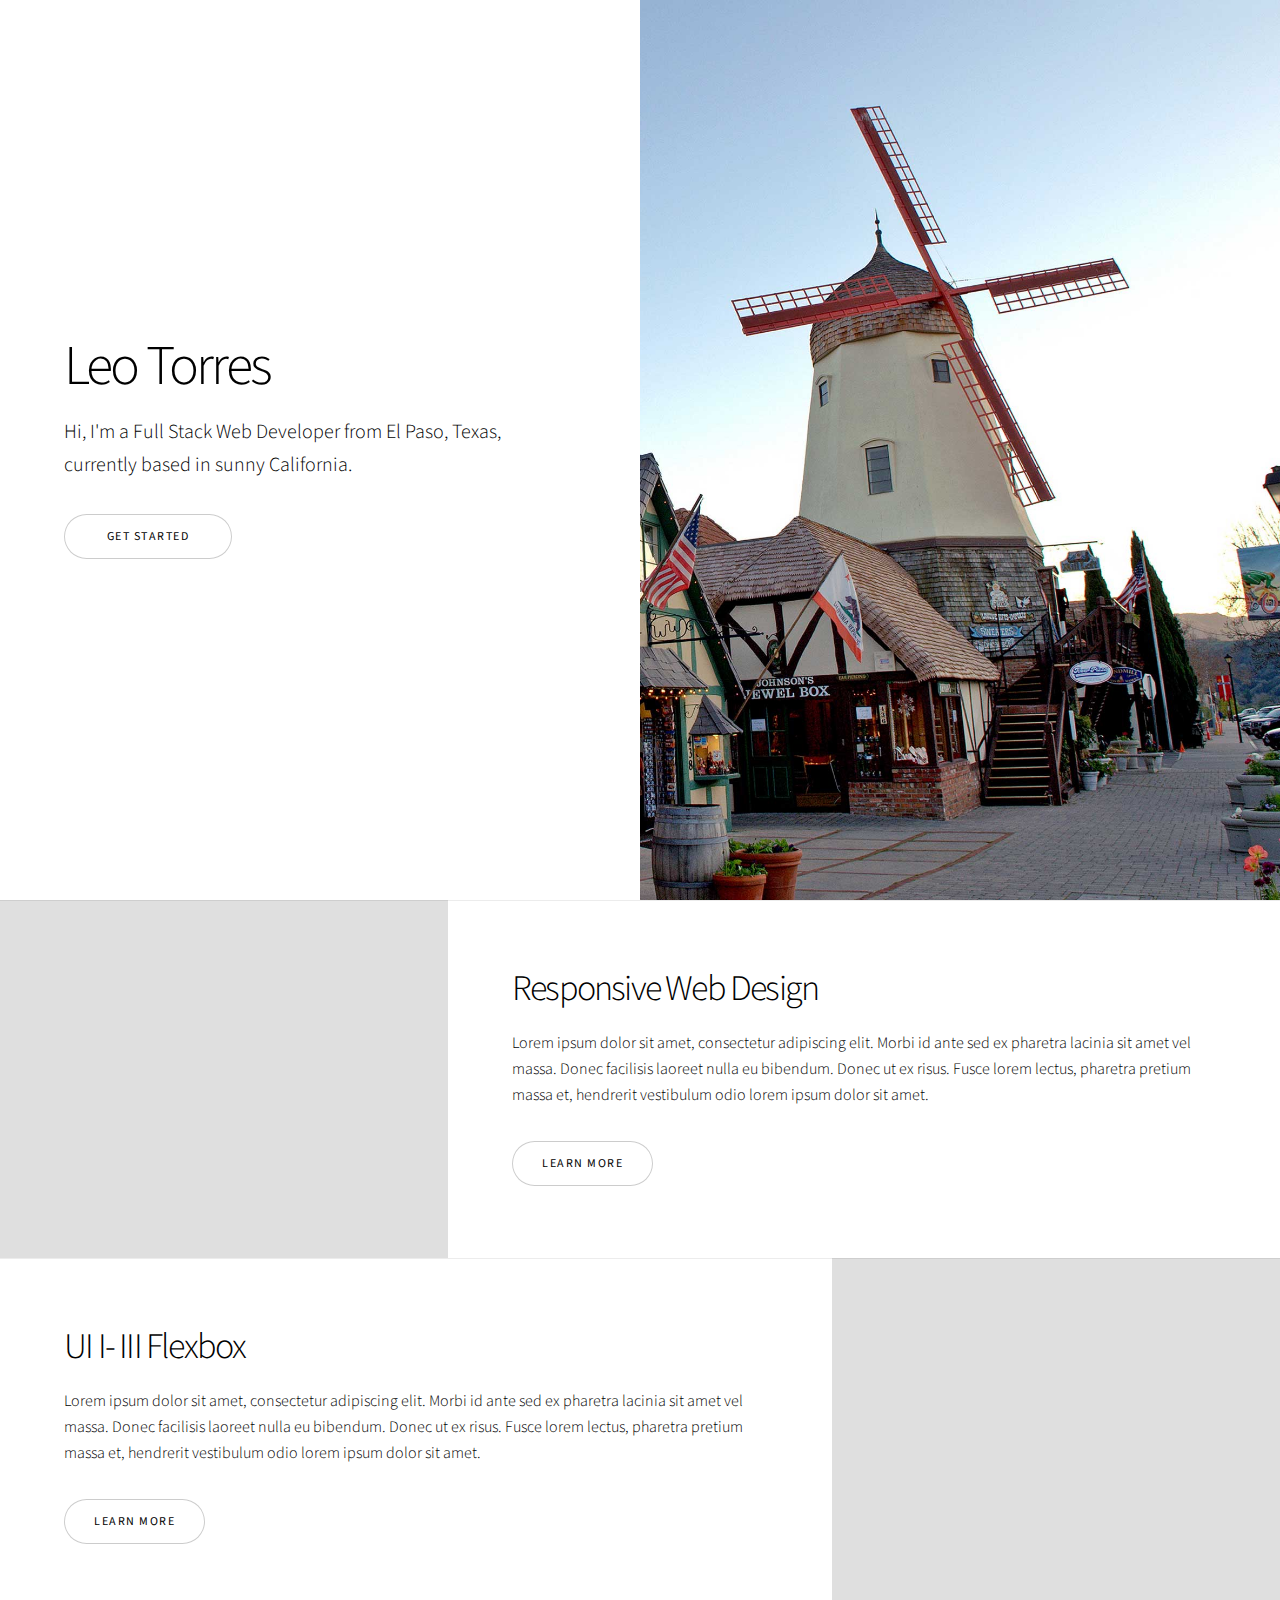
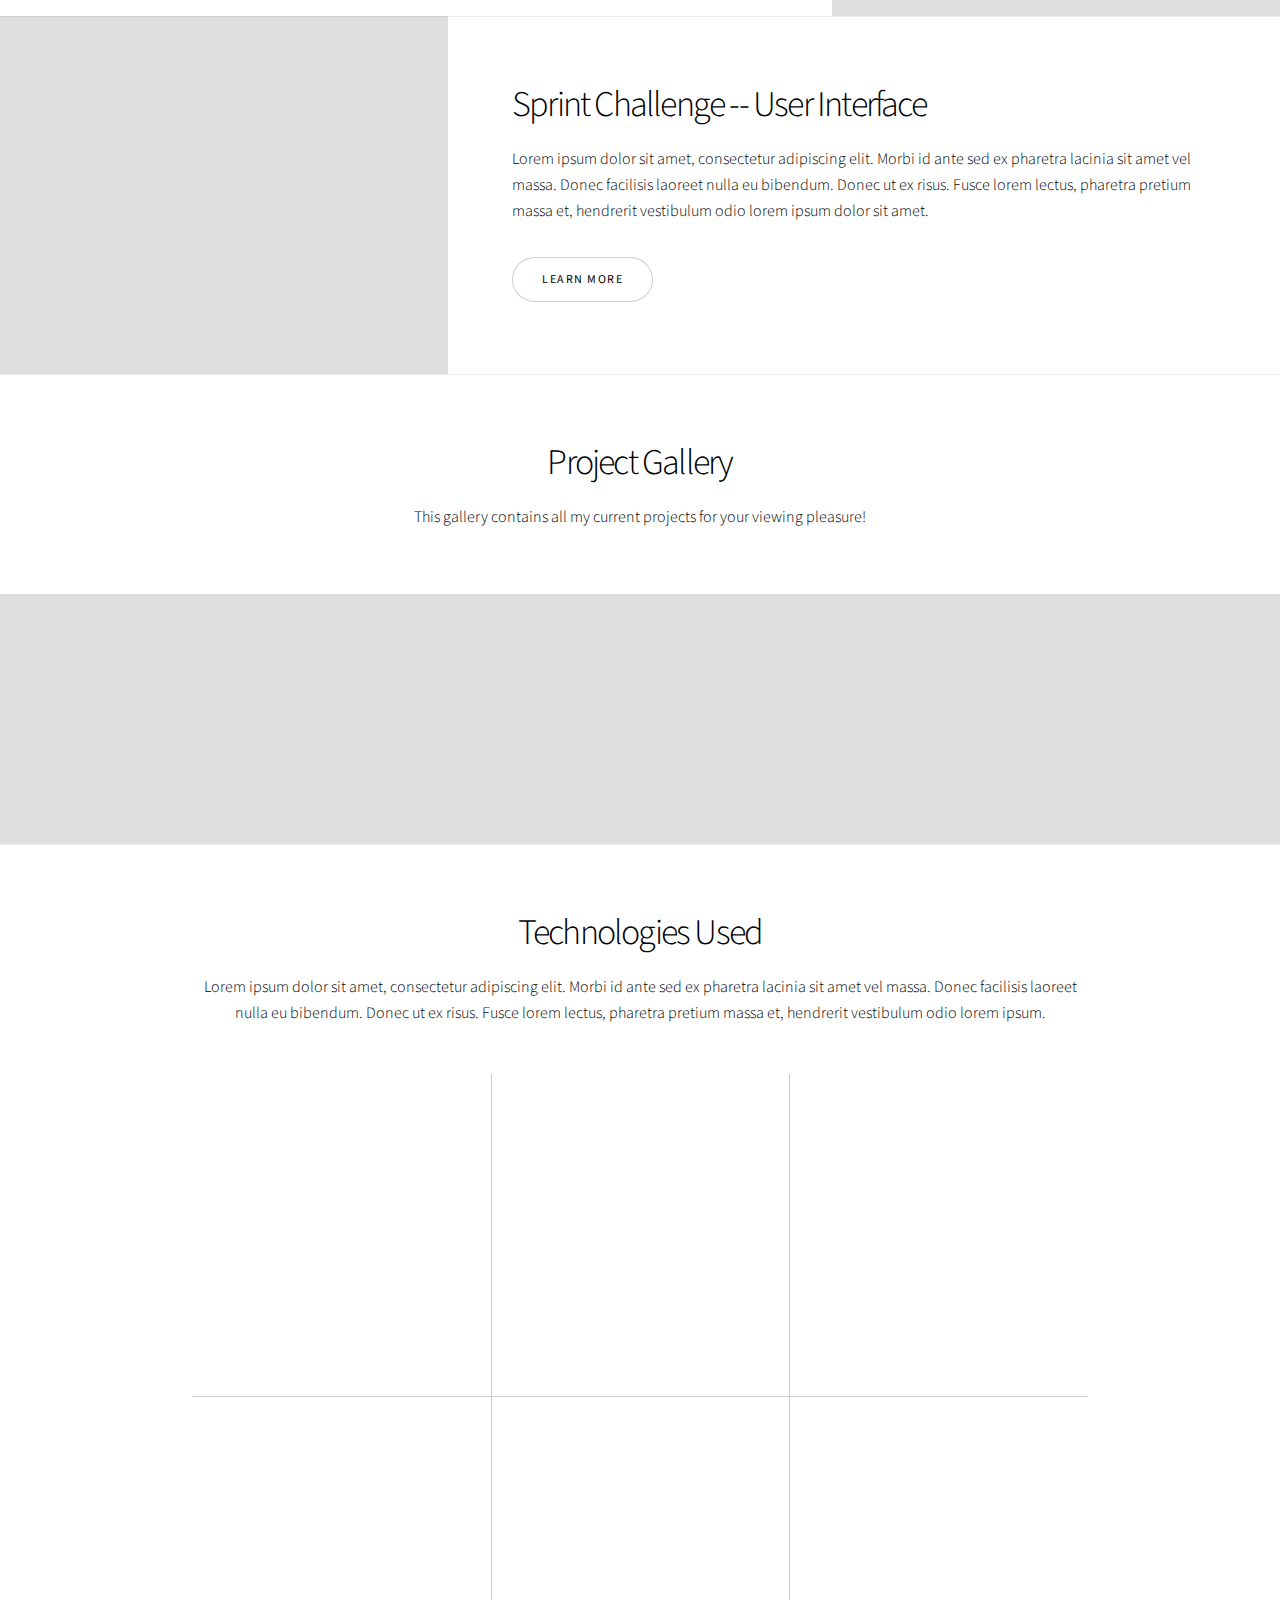
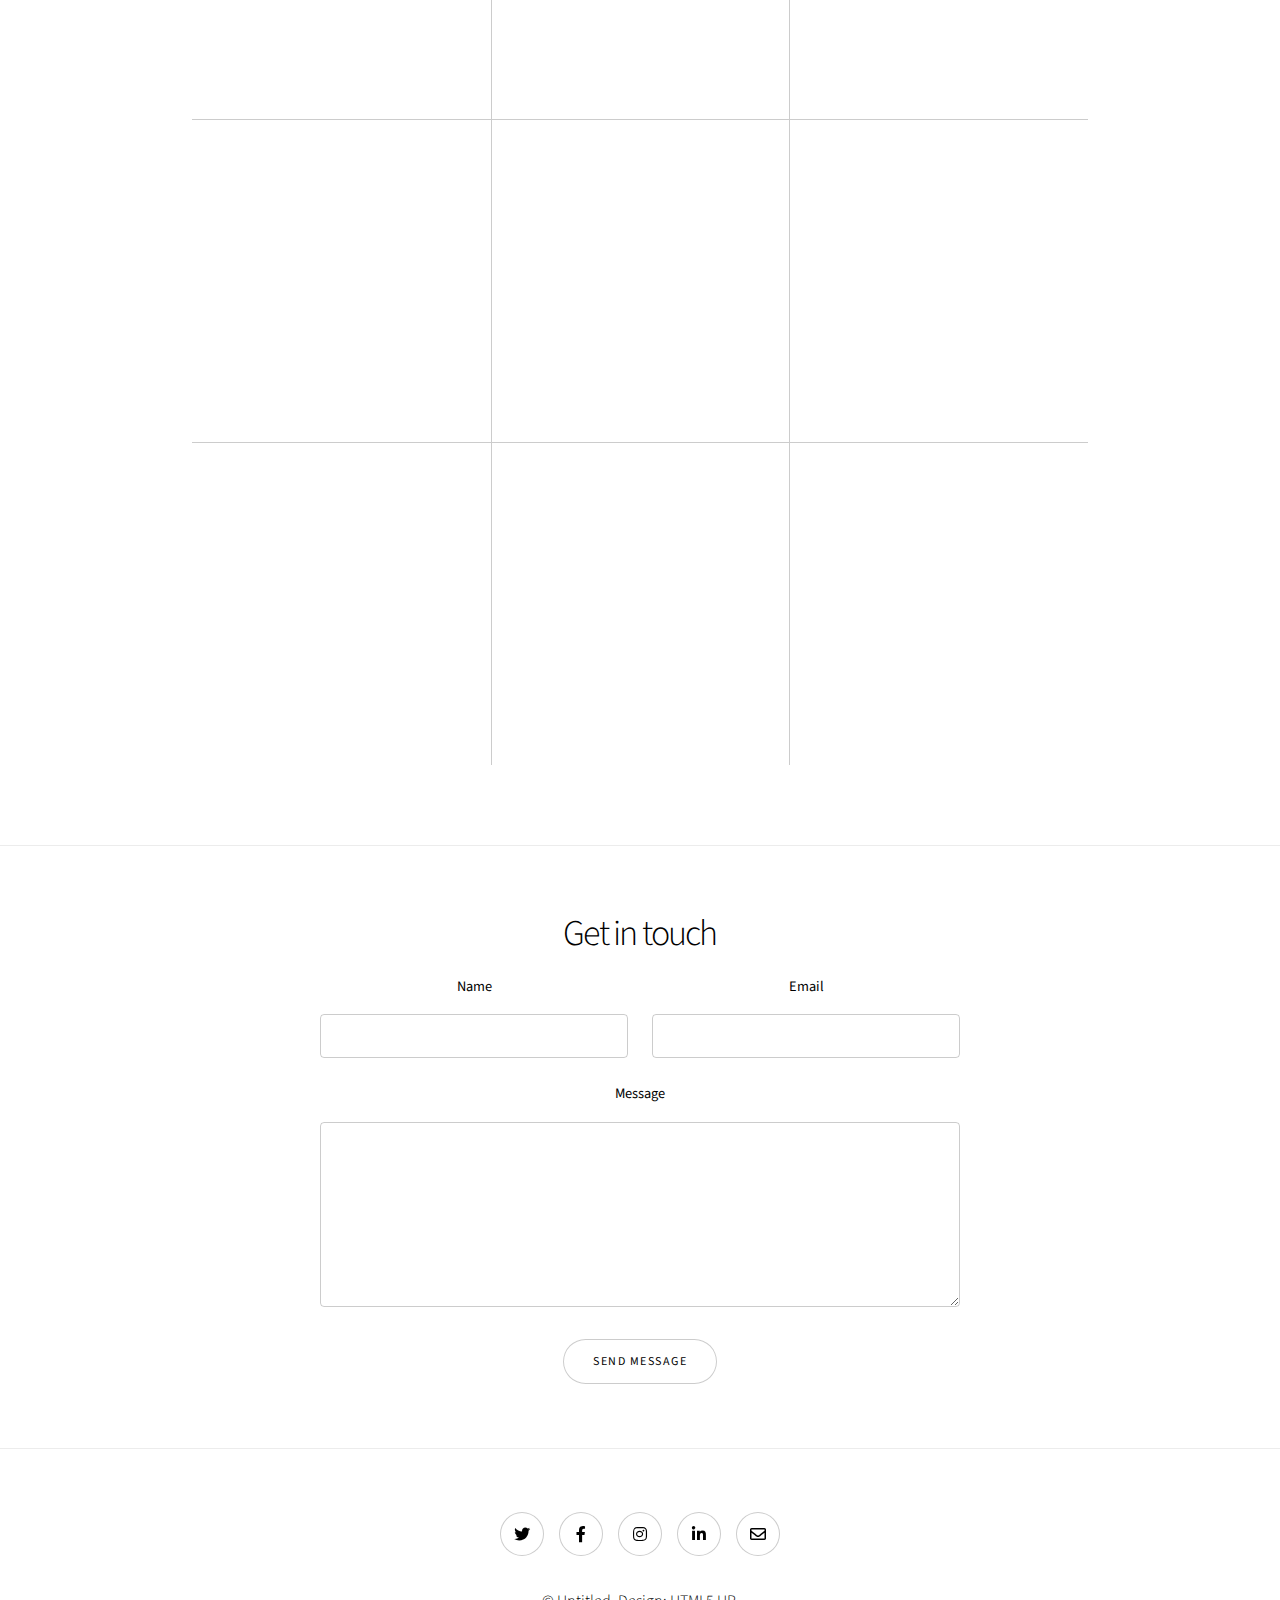
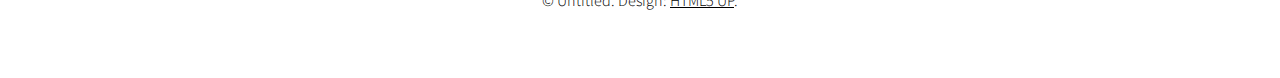
==== commit 9be64e58: "Updates section headings. Adds section one image." ====
--- a/portfolio/index.html
+++ b/portfolio/index.html
@@ -6,7 +6,7 @@
 -->
 <html>
 	<head>
-		<title>Leo Torres | Home</title>
+		<title>Portfolio - Leo Torres</title>
 		<link rel="shortcut icon" href="./images/logo-favicon.png" type="image/x-icon">
 		<meta charset="utf-8" />
 		<meta name="viewport" content="width=device-width, initial-scale=1, user-scalable=no" />
@@ -21,24 +21,26 @@
 				<!-- One -->
 					<section class="banner style1 orient-left content-align-left image-position-right fullscreen onload-image-fade-in onload-content-fade-right">
 						<div class="content">
-							<h1>Story</h1>
-							<p class="major">A (modular, highly tweakable) responsive one-page template designed by <a href="https://html5up.net">HTML5 UP</a> and released for free under the <a href="https://html5up.net/license">Creative Commons</a>.</p>
+							<h1>Leo Torres</h1>
+							<p class="major">
+								Hi, I'm a Full Stack Web Developer from El Paso, Texas, currently based in sunny California. 
+							</p>
 							<ul class="actions stacked">
 								<li><a href="#first" class="button big wide smooth-scroll-middle">Get Started</a></li>
 							</ul>
 						</div>
 						<div class="image">
-							<img src="images/banner.jpg" alt="" />
+							<img src="images/solvang-ca.jpg" alt="windmill" />
 						</div>
 					</section>
 
 				<!-- Two -->
 					<section class="spotlight style1 orient-right content-align-left image-position-center onscroll-image-fade-in" id="first">
 						<div class="content">
-							<h2>Magna etiam feugiat</h2>
+							<h2>Responsive Web Design</h2>
 							<p>Lorem ipsum dolor sit amet, consectetur adipiscing elit. Morbi id ante sed ex pharetra lacinia sit amet vel massa. Donec facilisis laoreet nulla eu bibendum. Donec ut ex risus. Fusce lorem lectus, pharetra pretium massa et, hendrerit vestibulum odio lorem ipsum dolor sit amet.</p>
 							<ul class="actions stacked">
-								<li><a href="#" class="button">Learn More</a></li>
+								<li><a href="https://github.com/osogrizz/responsive-web-design-I" target="_blank" class="button">Learn More</a></li>
 							</ul>
 						</div>
 						<div class="image">
@@ -49,10 +51,12 @@
 				<!-- Three -->
 					<section class="spotlight style1 orient-left content-align-left image-position-center onscroll-image-fade-in">
 						<div class="content">
-							<h2>Tempus adipiscing</h2>
-							<p>Lorem ipsum dolor sit amet, consectetur adipiscing elit. Morbi id ante sed ex pharetra lacinia sit amet vel massa. Donec facilisis laoreet nulla eu bibendum. Donec ut ex risus. Fusce lorem lectus, pharetra pretium massa et, hendrerit vestibulum odio lorem ipsum dolor sit amet.</p>
+							<h2>UI I- III Flexbox</h2>
+							<p>
+								Lorem ipsum dolor sit amet, consectetur adipiscing elit. Morbi id ante sed ex pharetra lacinia sit amet vel massa. Donec facilisis laoreet nulla eu bibendum. Donec ut ex risus. Fusce lorem lectus, pharetra pretium massa et, hendrerit vestibulum odio lorem ipsum dolor sit amet.
+							</p>
 							<ul class="actions stacked">
-								<li><a href="#" class="button">Learn More</a></li>
+								<li><a href="https://github.com/osogrizz/UI-III-Flexbox" target="_blank" class="button">Learn More</a></li>
 							</ul>
 						</div>
 						<div class="image">
@@ -63,10 +67,10 @@
 				<!-- Four -->
 					<section class="spotlight style1 orient-right content-align-left image-position-center onscroll-image-fade-in">
 						<div class="content">
-							<h2>Pharetra etiam nulla</h2>
+							<h2>Sprint Challenge -- User Interface</h2>
 							<p>Lorem ipsum dolor sit amet, consectetur adipiscing elit. Morbi id ante sed ex pharetra lacinia sit amet vel massa. Donec facilisis laoreet nulla eu bibendum. Donec ut ex risus. Fusce lorem lectus, pharetra pretium massa et, hendrerit vestibulum odio lorem ipsum dolor sit amet.</p>
 							<ul class="actions stacked">
-								<li><a href="#" class="button">Learn More</a></li>
+								<li><a href="https://github.com/osogrizz/Sprint-Challenge--User-Interface" target="_blank" class="button">Learn More</a></li>
 							</ul>
 						</div>
 						<div class="image">
@@ -77,8 +81,8 @@
 				<!-- Five -->
 					<section class="wrapper style1 align-center">
 						<div class="inner">
-							<h2>Massa sed condimentum</h2>
-							<p>Lorem ipsum dolor sit amet, consectetur adipiscing elit. Morbi id ante sed ex pharetra lacinia sit amet vel massa. Donec facilisis laoreet nulla eu bibendum. Donec ut ex risus. Fusce lorem lectus, pharetra pretium massa et, hendrerit vestibulum odio lorem ipsum.</p>
+							<h2>Project Gallery</h2>
+							<p>This gallery contains all my current projects for your viewing pleasure!</p>
 						</div>
 
 						<!-- Gallery -->
@@ -234,7 +238,7 @@
 				<!-- Six -->
 					<section class="wrapper style1 align-center">
 						<div class="inner">
-							<h2>Ipsum sed consequat</h2>
+							<h2>Technologies Used</h2>
 							<p>Lorem ipsum dolor sit amet, consectetur adipiscing elit. Morbi id ante sed ex pharetra lacinia sit amet vel massa. Donec facilisis laoreet nulla eu bibendum. Donec ut ex risus. Fusce lorem lectus, pharetra pretium massa et, hendrerit vestibulum odio lorem ipsum.</p>
 							<div class="items style1 medium onscroll-fade-in">
 								<section>
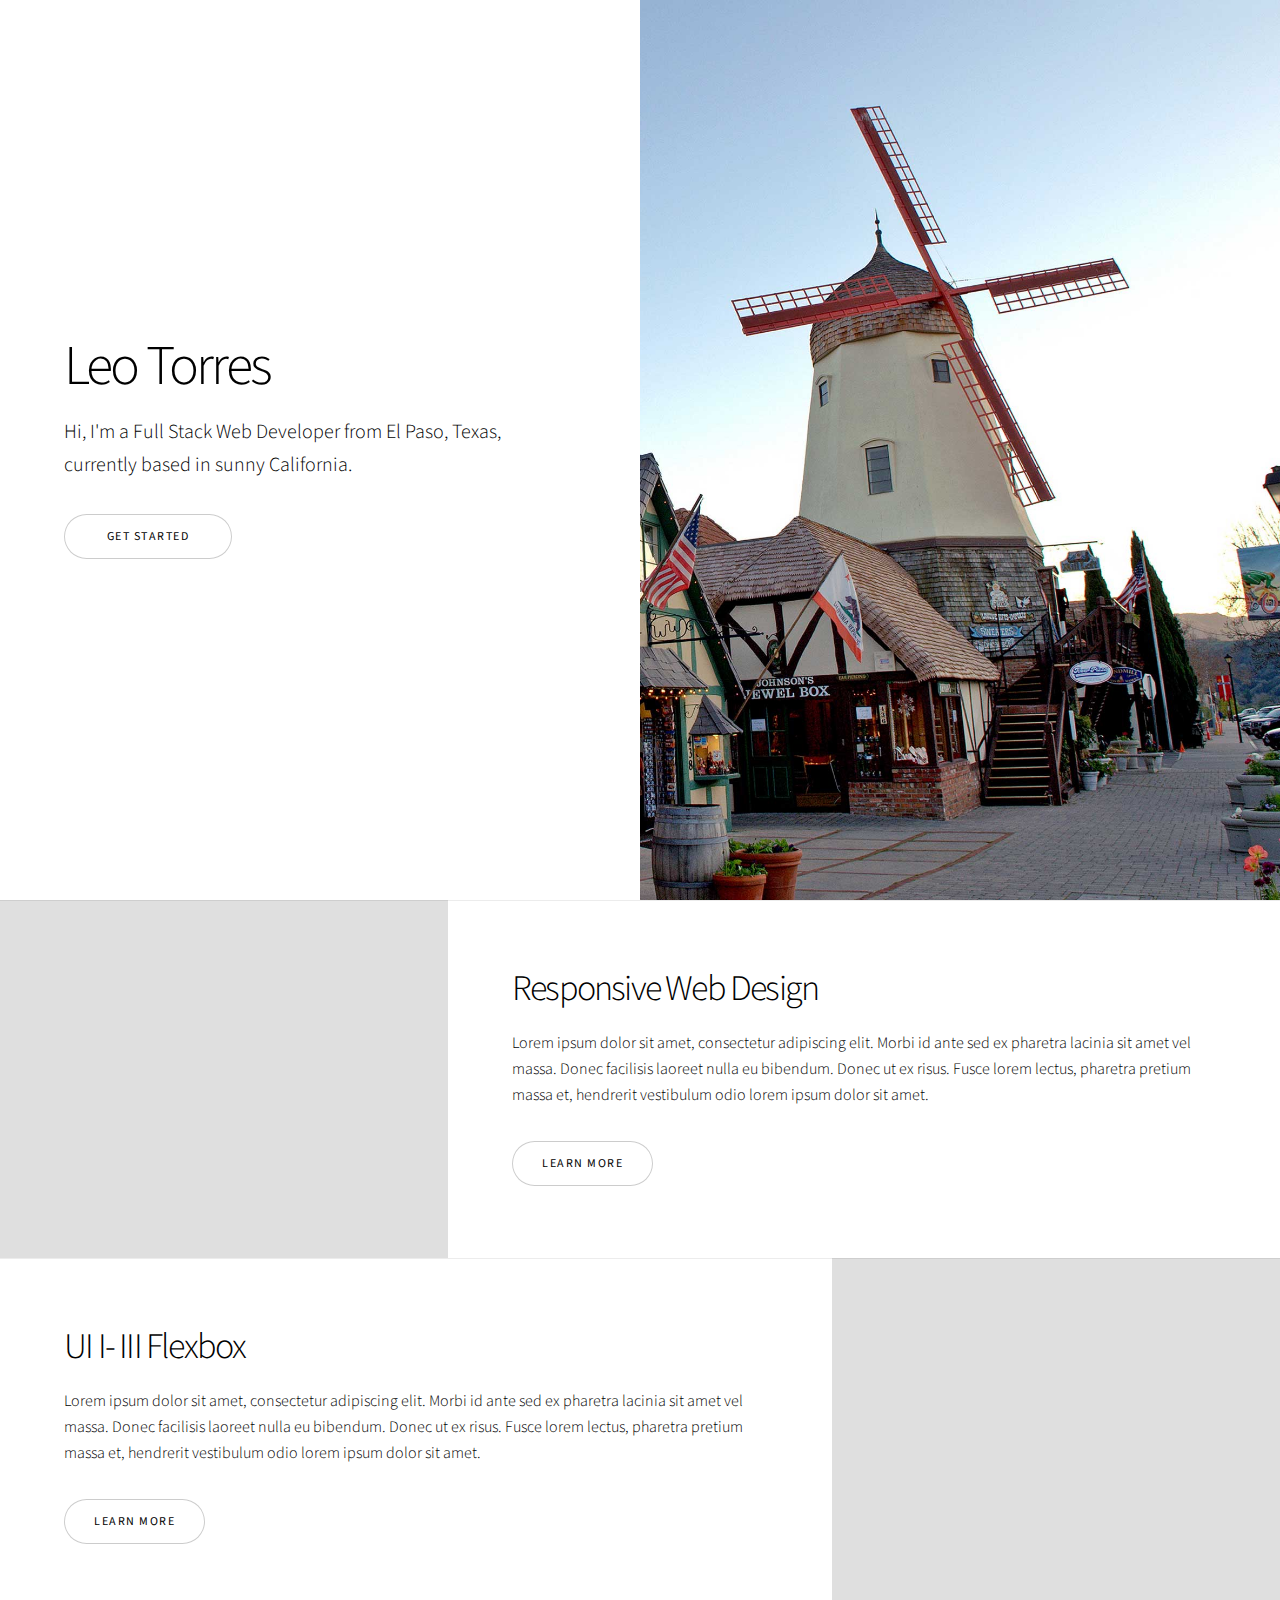
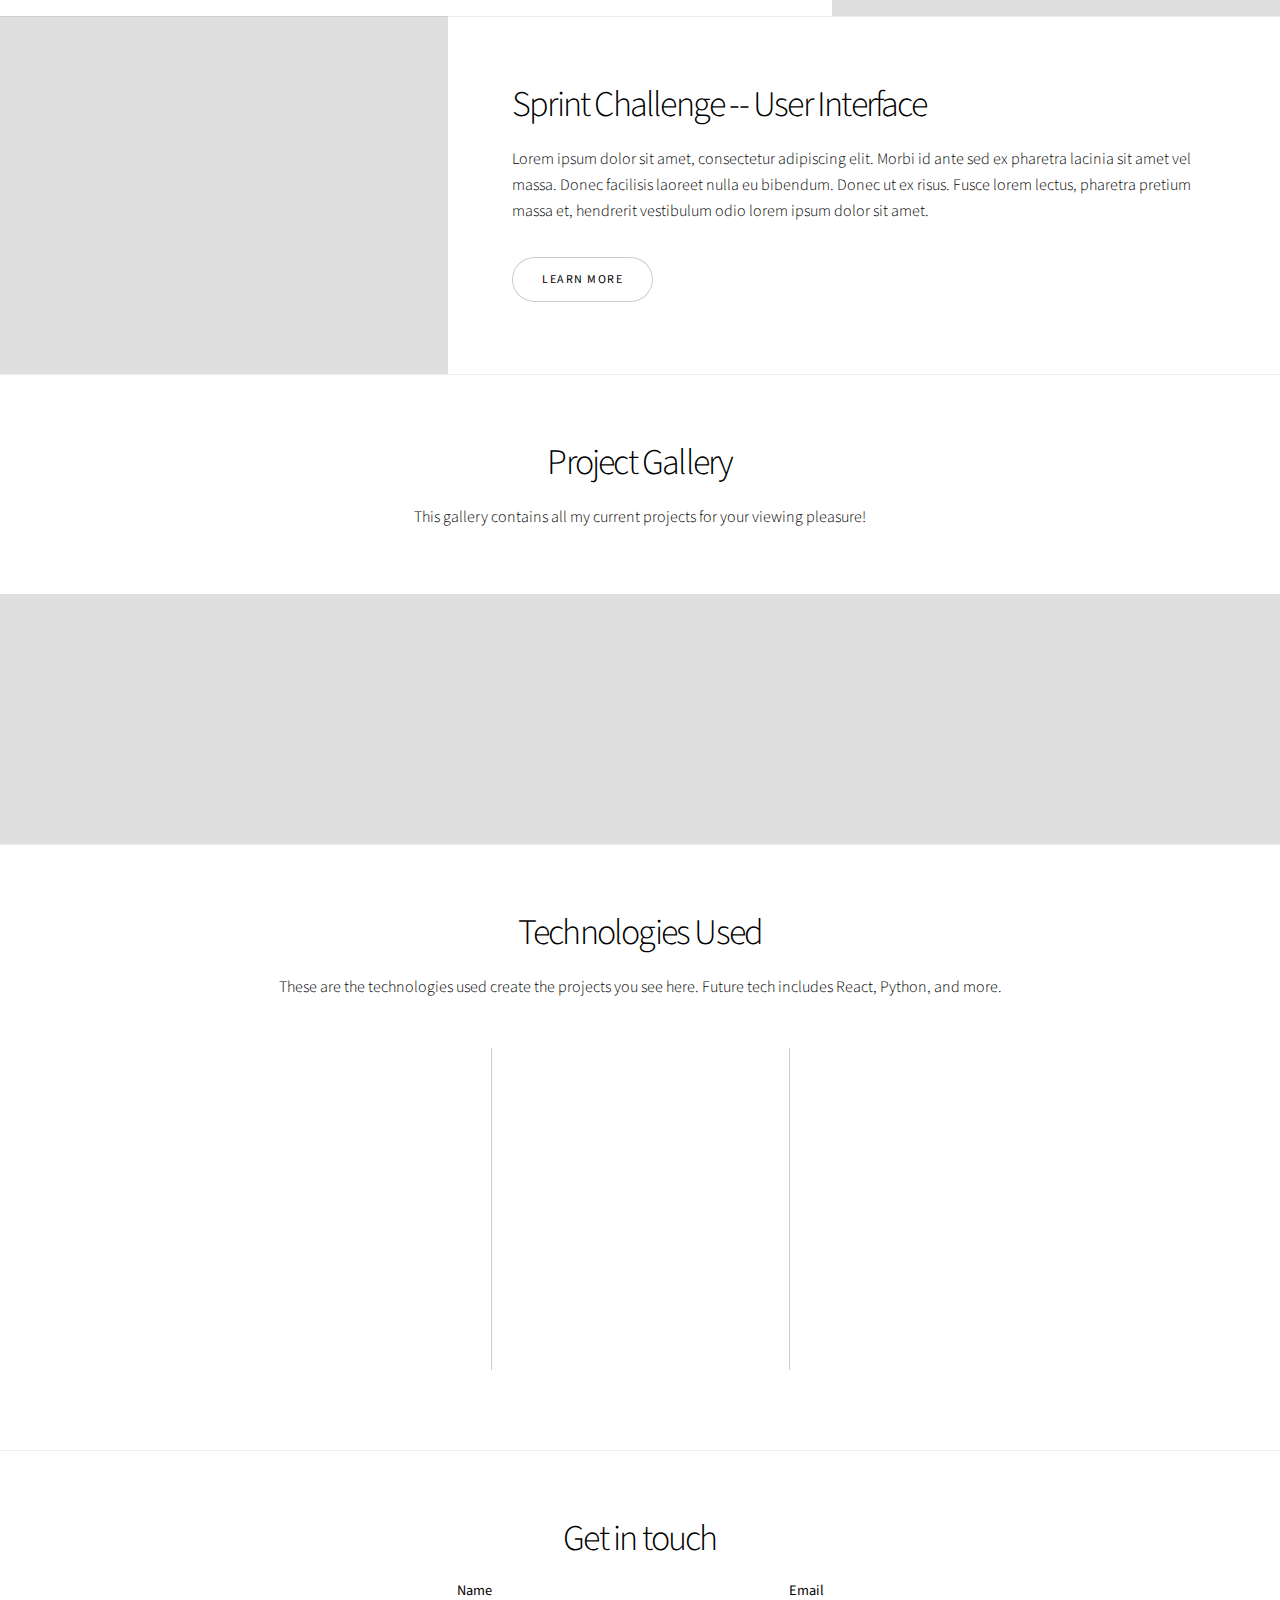
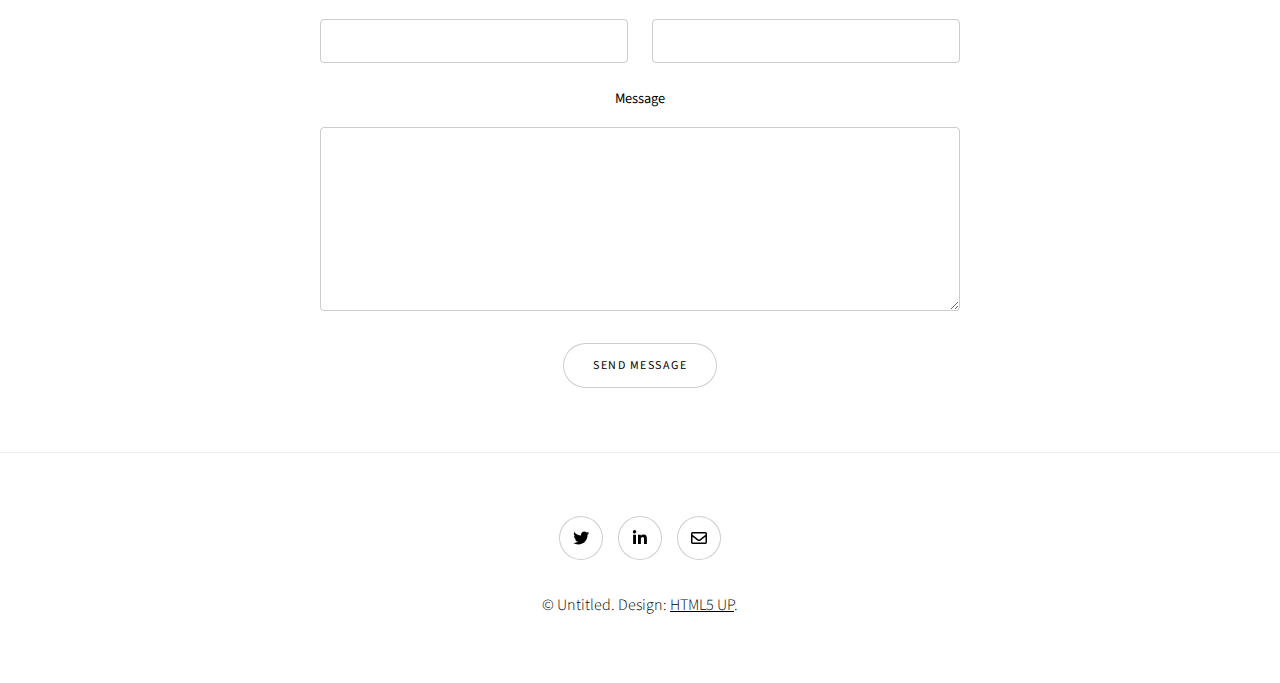
==== commit e3f91c43: "Adds projects and related images. Links to social media now function." ====
--- a/portfolio/index.html
+++ b/portfolio/index.html
@@ -44,7 +44,7 @@
 							</ul>
 						</div>
 						<div class="image">
-							<img src="images/spotlight01.jpg" alt="" />
+							<img src="images/responsive-img.png" alt="" />
 						</div>
 					</section>
 
@@ -60,7 +60,7 @@
 							</ul>
 						</div>
 						<div class="image">
-							<img src="images/spotlight02.jpg" alt="" />
+							<img src="images//flexbox-img.png" alt="" />
 						</div>
 					</section>
 
@@ -74,7 +74,7 @@
 							</ul>
 						</div>
 						<div class="image">
-							<img src="images/spotlight03.jpg" alt="" />
+							<img src="images/sprint-img.png" alt="" />
 						</div>
 					</section>
 
@@ -89,10 +89,10 @@
 							<div class="gallery style2 medium lightbox onscroll-fade-in">
 								<article>
 									<a href="images/gallery/fulls/01.jpg" class="image">
-										<img src="images/gallery/thumbs/01.jpg" alt="" />
-									</a>
-									<div class="caption">
-										<h3>Ipsum Dolor</h3>
+										<img src="images/gallery/thumbs/responsive-thumb.png" alt="" />
+									</a>
+									<div class="caption">
+										<h3>Responsive</h3>
 										<p>Lorem ipsum dolor amet, consectetur magna etiam elit. Etiam sed ultrices.</p>
 										<ul class="actions fixed">
 											<li><span class="button small">Details</span></li>
@@ -101,10 +101,10 @@
 								</article>
 								<article>
 									<a href="images/gallery/fulls/02.jpg" class="image">
-										<img src="images/gallery/thumbs/02.jpg" alt="" />
-									</a>
-									<div class="caption">
-										<h3>Feugiat Lorem</h3>
+										<img src="images/gallery/thumbs/flexbox-thumb.png" alt="" />
+									</a>
+									<div class="caption">
+										<h3>Flexbox</h3>
 										<p>Lorem ipsum dolor amet, consectetur magna etiam elit. Etiam sed ultrices.</p>
 										<ul class="actions fixed">
 											<li><span class="button small">Details</span></li>
@@ -113,22 +113,23 @@
 								</article>
 								<article>
 									<a href="images/gallery/fulls/03.jpg" class="image">
-										<img src="images/gallery/thumbs/03.jpg" alt="" />
-									</a>
-									<div class="caption">
-										<h3>Magna Amet</h3>
-										<p>Lorem ipsum dolor amet, consectetur magna etiam elit. Etiam sed ultrices.</p>
-										<ul class="actions fixed">
-											<li><span class="button small">Details</span></li>
-										</ul>
-									</div>
-								</article>
+										<img src="images/gallery/thumbs/sprint-thumb.png" alt="" />
+									</a>
+									<div class="caption">
+										<h3>Sprint Challenge</h3>
+										<p>Lorem ipsum dolor amet, consectetur magna etiam elit. Etiam sed ultrices.</p>
+										<ul class="actions fixed">
+											<li><span class="button small">Details</span></li>
+										</ul>
+									</div>
+								</article>
+
 								<article>
 									<a href="images/gallery/fulls/04.jpg" class="image">
 										<img src="images/gallery/thumbs/04.jpg" alt="" />
 									</a>
 									<div class="caption">
-										<h3>Sed Tempus</h3>
+										<h3>More to come</h3>
 										<p>Lorem ipsum dolor amet, consectetur magna etiam elit. Etiam sed ultrices.</p>
 										<ul class="actions fixed">
 											<li><span class="button small">Details</span></li>
@@ -140,91 +141,7 @@
 										<img src="images/gallery/thumbs/05.jpg" alt="" />
 									</a>
 									<div class="caption">
-										<h3>Ultrices Magna</h3>
-										<p>Lorem ipsum dolor amet, consectetur magna etiam elit. Etiam sed ultrices.</p>
-										<ul class="actions fixed">
-											<li><span class="button small">Details</span></li>
-										</ul>
-									</div>
-								</article>
-								<article>
-									<a href="images/gallery/fulls/06.jpg" class="image">
-										<img src="images/gallery/thumbs/06.jpg" alt="" />
-									</a>
-									<div class="caption">
-										<h3>Sed Tempus</h3>
-										<p>Lorem ipsum dolor amet, consectetur magna etiam elit. Etiam sed ultrices.</p>
-										<ul class="actions fixed">
-											<li><span class="button small">Details</span></li>
-										</ul>
-									</div>
-								</article>
-								<article>
-									<a href="images/gallery/fulls/07.jpg" class="image">
-										<img src="images/gallery/thumbs/07.jpg" alt="" />
-									</a>
-									<div class="caption">
-										<h3>Ipsum Lorem</h3>
-										<p>Lorem ipsum dolor amet, consectetur magna etiam elit. Etiam sed ultrices.</p>
-										<ul class="actions fixed">
-											<li><span class="button small">Details</span></li>
-										</ul>
-									</div>
-								</article>
-								<article>
-									<a href="images/gallery/fulls/08.jpg" class="image">
-										<img src="images/gallery/thumbs/08.jpg" alt="" />
-									</a>
-									<div class="caption">
-										<h3>Magna Risus</h3>
-										<p>Lorem ipsum dolor amet, consectetur magna etiam elit. Etiam sed ultrices.</p>
-										<ul class="actions fixed">
-											<li><span class="button small">Details</span></li>
-										</ul>
-									</div>
-								</article>
-								<article>
-									<a href="images/gallery/fulls/09.jpg" class="image">
-										<img src="images/gallery/thumbs/09.jpg" alt="" />
-									</a>
-									<div class="caption">
-										<h3>Tempus Dolor</h3>
-										<p>Lorem ipsum dolor amet, consectetur magna etiam elit. Etiam sed ultrices.</p>
-										<ul class="actions fixed">
-											<li><span class="button small">Details</span></li>
-										</ul>
-									</div>
-								</article>
-								<article>
-									<a href="images/gallery/fulls/10.jpg" class="image">
-										<img src="images/gallery/thumbs/10.jpg" alt="" />
-									</a>
-									<div class="caption">
-										<h3>Sed Etiam</h3>
-										<p>Lorem ipsum dolor amet, consectetur magna etiam elit. Etiam sed ultrices.</p>
-										<ul class="actions fixed">
-											<li><span class="button small">Details</span></li>
-										</ul>
-									</div>
-								</article>
-								<article>
-									<a href="images/gallery/fulls/11.jpg" class="image">
-										<img src="images/gallery/thumbs/11.jpg" alt="" />
-									</a>
-									<div class="caption">
-										<h3>Magna Lorem</h3>
-										<p>Lorem ipsum dolor amet, consectetur magna etiam elit. Etiam sed ultrices.</p>
-										<ul class="actions fixed">
-											<li><span class="button small">Details</span></li>
-										</ul>
-									</div>
-								</article>
-								<article>
-									<a href="images/gallery/fulls/12.jpg" class="image">
-										<img src="images/gallery/thumbs/12.jpg" alt="" />
-									</a>
-									<div class="caption">
-										<h3>Ipsum Dolor</h3>
+										<h3>More to come</h3>
 										<p>Lorem ipsum dolor amet, consectetur magna etiam elit. Etiam sed ultrices.</p>
 										<ul class="actions fixed">
 											<li><span class="button small">Details</span></li>
@@ -239,66 +156,26 @@
 					<section class="wrapper style1 align-center">
 						<div class="inner">
 							<h2>Technologies Used</h2>
-							<p>Lorem ipsum dolor sit amet, consectetur adipiscing elit. Morbi id ante sed ex pharetra lacinia sit amet vel massa. Donec facilisis laoreet nulla eu bibendum. Donec ut ex risus. Fusce lorem lectus, pharetra pretium massa et, hendrerit vestibulum odio lorem ipsum.</p>
+							<p>
+								These are the technologies used create the projects you see here. Future tech includes React, Python, and more. 
+							</p>
 							<div class="items style1 medium onscroll-fade-in">
 								<section>
-									<span class="icon style2 major fa-gem"></span>
-									<h3>Lorem</h3>
-									<p>Lorem ipsum dolor sit amet, consectetur adipiscing elit. Morbi dui turpis, cursus eget orci amet aliquam congue semper. Etiam eget ultrices risus nec tempor elit.</p>
+									<span class="icon solid style2 major fas fa-code"></span>
+									<h3>HTML5</h3>
+									<p>
+										Lorem ipsum dolor sit amet, consectetur adipiscing elit. Morbi dui turpis, cursus eget orci amet aliquam congue semper. Etiam eget ultrices risus nec tempor elit.
+									</p>
 								</section>
 								<section>
-									<span class="icon solid style2 major fa-save"></span>
-									<h3>Ipsum</h3>
-									<p>Lorem ipsum dolor sit amet, consectetur adipiscing elit. Morbi dui turpis, cursus eget orci amet aliquam congue semper. Etiam eget ultrices risus nec tempor elit.</p>
+									<span class="icon solid style2 major fa-code"></span>
+									<h3>CSS3</h3>
+									<p>
+										Lorem ipsum dolor sit amet, consectetur adipiscing elit. Morbi dui turpis, cursus eget orci amet aliquam congue semper. Etiam eget ultrices risus nec tempor elit.</p>
 								</section>
 								<section>
 									<span class="icon solid style2 major fa-chart-bar"></span>
-									<h3>Dolor</h3>
-									<p>Lorem ipsum dolor sit amet, consectetur adipiscing elit. Morbi dui turpis, cursus eget orci amet aliquam congue semper. Etiam eget ultrices risus nec tempor elit.</p>
-								</section>
-								<section>
-									<span class="icon solid style2 major fa-wifi"></span>
-									<h3>Amet</h3>
-									<p>Lorem ipsum dolor sit amet, consectetur adipiscing elit. Morbi dui turpis, cursus eget orci amet aliquam congue semper. Etiam eget ultrices risus nec tempor elit.</p>
-								</section>
-								<section>
-									<span class="icon solid style2 major fa-cog"></span>
-									<h3>Magna</h3>
-									<p>Lorem ipsum dolor sit amet, consectetur adipiscing elit. Morbi dui turpis, cursus eget orci amet aliquam congue semper. Etiam eget ultrices risus nec tempor elit.</p>
-								</section>
-								<section>
-									<span class="icon style2 major fa-paper-plane"></span>
-									<h3>Tempus</h3>
-									<p>Lorem ipsum dolor sit amet, consectetur adipiscing elit. Morbi dui turpis, cursus eget orci amet aliquam congue semper. Etiam eget ultrices risus nec tempor elit.</p>
-								</section>
-								<section>
-									<span class="icon solid style2 major fa-desktop"></span>
-									<h3>Aliquam</h3>
-									<p>Lorem ipsum dolor sit amet, consectetur adipiscing elit. Morbi dui turpis, cursus eget orci amet aliquam congue semper. Etiam eget ultrices risus nec tempor elit.</p>
-								</section>
-								<section>
-									<span class="icon solid style2 major fa-sync-alt"></span>
-									<h3>Elit</h3>
-									<p>Lorem ipsum dolor sit amet, consectetur adipiscing elit. Morbi dui turpis, cursus eget orci amet aliquam congue semper. Etiam eget ultrices risus nec tempor elit.</p>
-								</section>
-								<section>
-									<span class="icon solid style2 major fa-hashtag"></span>
-									<h3>Morbi</h3>
-									<p>Lorem ipsum dolor sit amet, consectetur adipiscing elit. Morbi dui turpis, cursus eget orci amet aliquam congue semper. Etiam eget ultrices risus nec tempor elit.</p>
-								</section>
-								<section>
-									<span class="icon solid style2 major fa-bolt"></span>
-									<h3>Turpis</h3>
-									<p>Lorem ipsum dolor sit amet, consectetur adipiscing elit. Morbi dui turpis, cursus eget orci amet aliquam congue semper. Etiam eget ultrices risus nec tempor elit.</p>
-								</section>
-								<section>
-									<span class="icon solid style2 major fa-envelope"></span>
-									<h3>Ultrices</h3>
-									<p>Lorem ipsum dolor sit amet, consectetur adipiscing elit. Morbi dui turpis, cursus eget orci amet aliquam congue semper. Etiam eget ultrices risus nec tempor elit.</p>
-								</section>
-								<section>
-									<span class="icon solid style2 major fa-leaf"></span>
-									<h3>Risus</h3>
+									<h3>Git/GitHub</h3>
 									<p>Lorem ipsum dolor sit amet, consectetur adipiscing elit. Morbi dui turpis, cursus eget orci amet aliquam congue semper. Etiam eget ultrices risus nec tempor elit.</p>
 								</section>
 							</div>
@@ -336,10 +213,8 @@
 					<footer class="wrapper style1 align-center">
 						<div class="inner">
 							<ul class="icons">
-								<li><a href="#" class="icon brands style2 fa-twitter"><span class="label">Twitter</span></a></li>
-								<li><a href="#" class="icon brands style2 fa-facebook-f"><span class="label">Facebook</span></a></li>
-								<li><a href="#" class="icon brands style2 fa-instagram"><span class="label">Instagram</span></a></li>
-								<li><a href="#" class="icon brands style2 fa-linkedin-in"><span class="label">LinkedIn</span></a></li>
+								<li><a href="https://twitter.com/oso_grizz" target="_blank" class="icon brands style2 fa-twitter"><span class="label">Twitter</span></a></li>
+								<li><a href="https://www.linkedin.com/in/leohtorres/" class="icon brands style2 fa-linkedin-in"><span class="label">LinkedIn</span></a></li>
 								<li><a href="#" class="icon style2 fa-envelope"><span class="label">Email</span></a></li>
 							</ul>
 							<p>&copy; Untitled. Design: <a href="https://html5up.net">HTML5 UP</a>.</p>
--- a/portfolio/assets/css/main.css
+++ b/portfolio/assets/css/main.css
@@ -1,10 +1,10 @@
 @import url(fontawesome-all.min.css);
 @import url("https://fonts.googleapis.com/css?family=Source+Sans+Pro:300,300i,400,400i");
 
-/*
-	Story by HTML5 UP
-	html5up.net | @ajlkn
-	Free for personal and commercial use under the CCA 3.0 license (html5up.net/license)
+/*
+	Story by HTML5 UP
+	html5up.net | @ajlkn
+	Free for personal and commercial use under the CCA 3.0 license (html5up.net/license)
 */
 
 html, body, div, span, applet, object,
@@ -2602,6 +2602,8 @@
 			.icon.major:before {
 				font-size: 1.25rem;
 			}
+
+	
 
 	a.icon.style2:before {
 		-moz-transition: background-color 0.2s ease-in-out, box-shadow 0.2s ease-in-out, color 0.2s ease-in-out;
